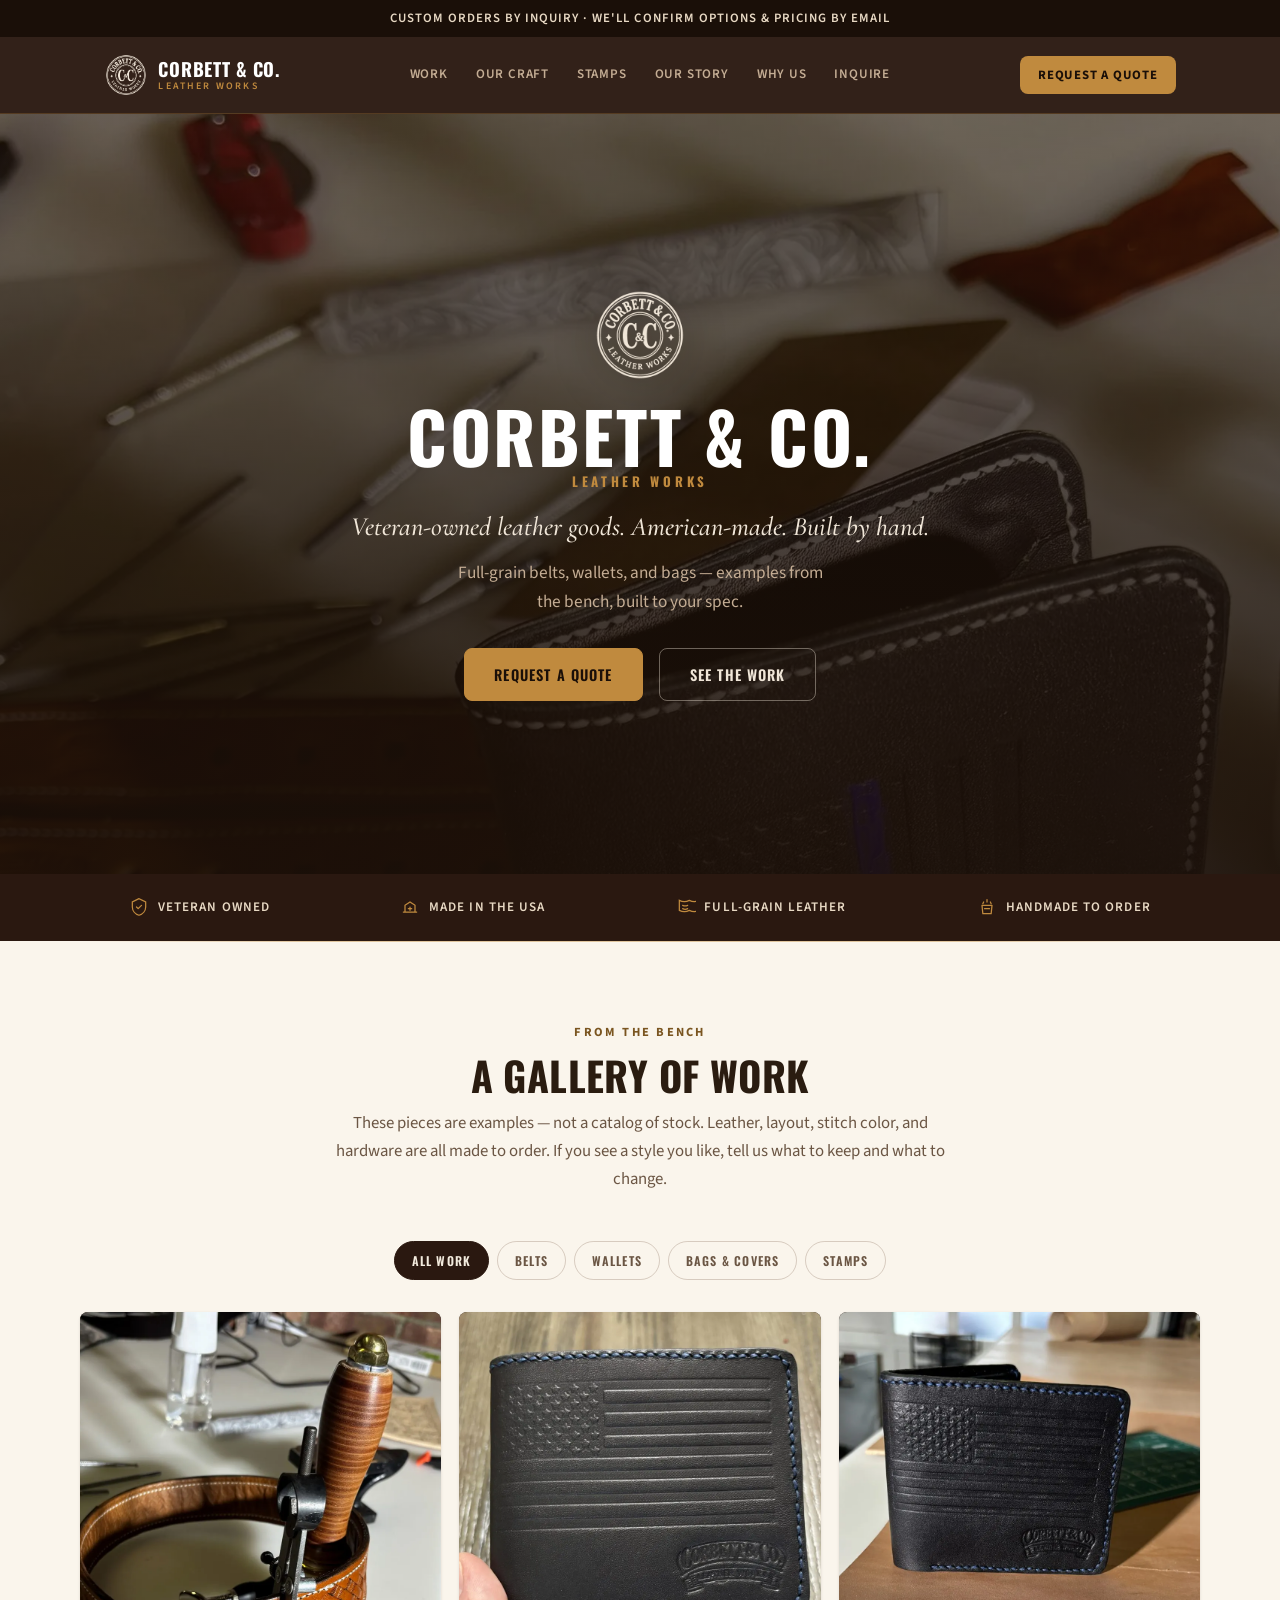
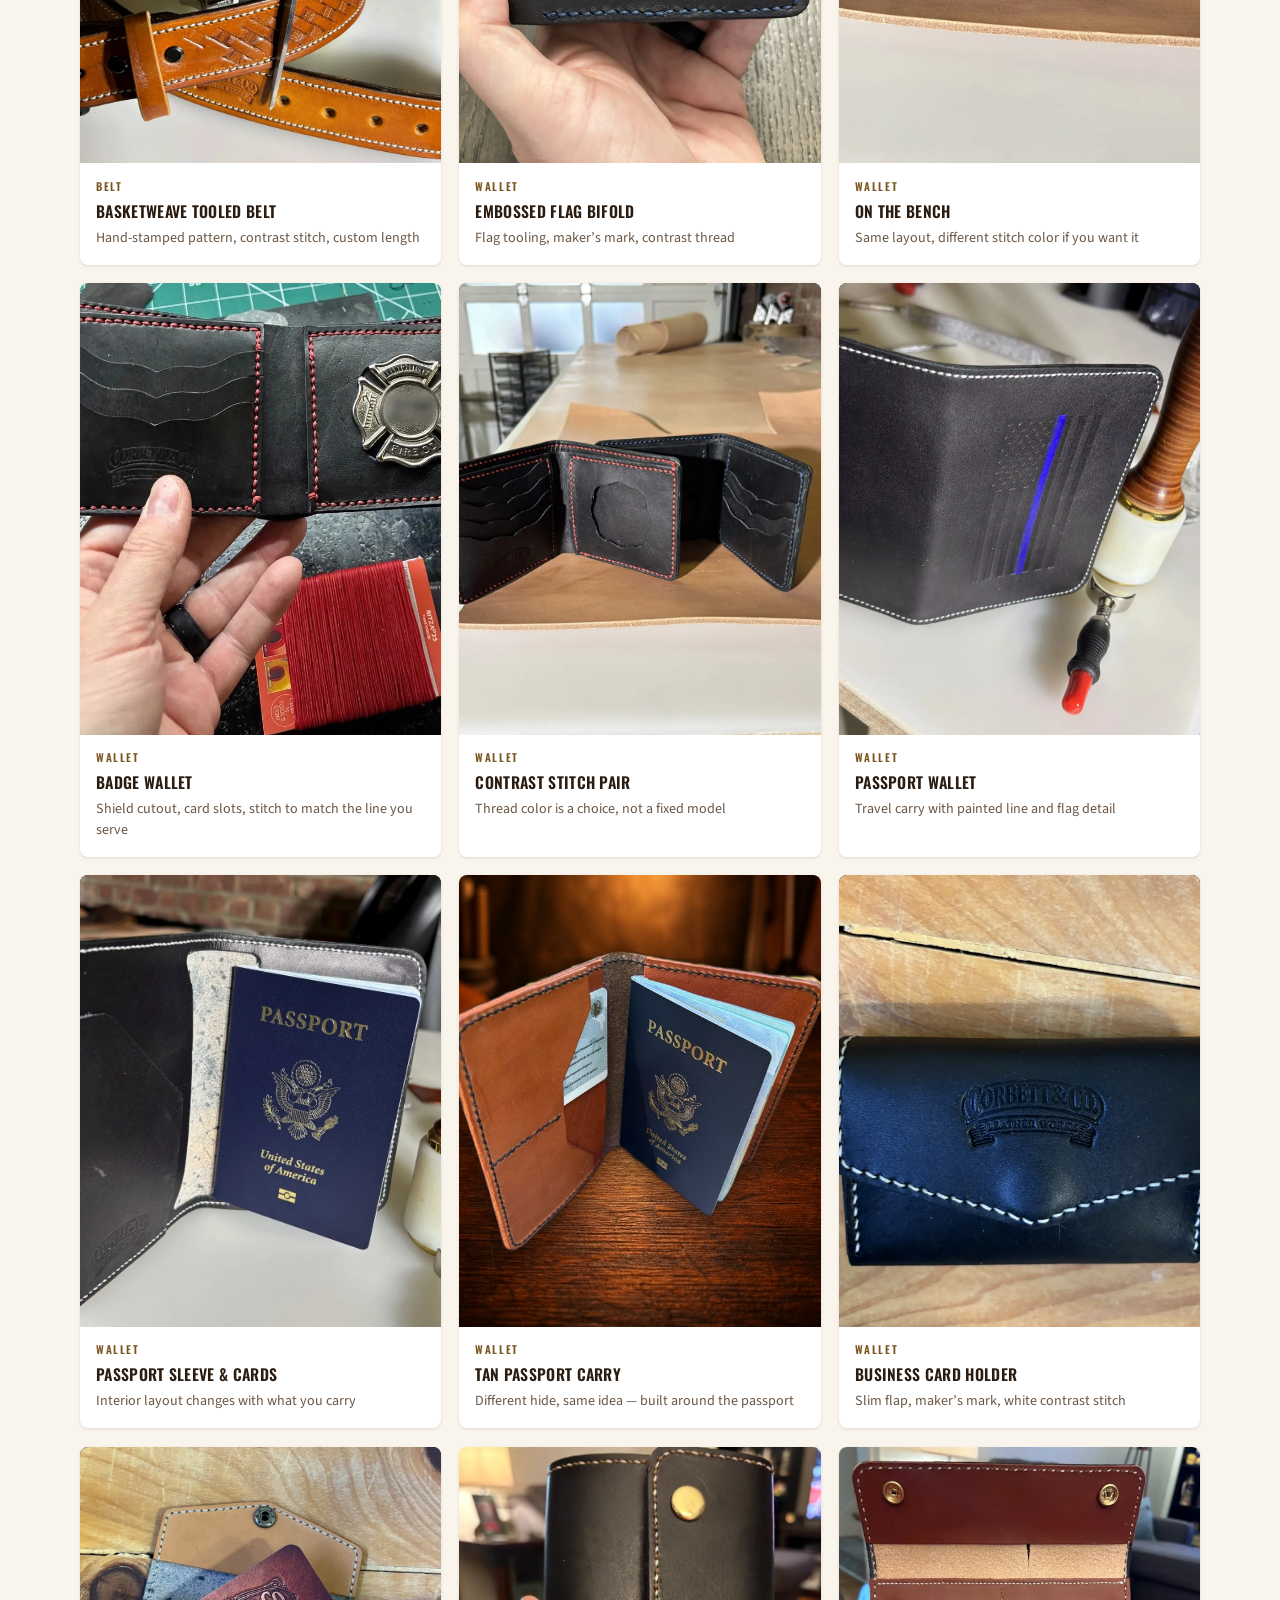
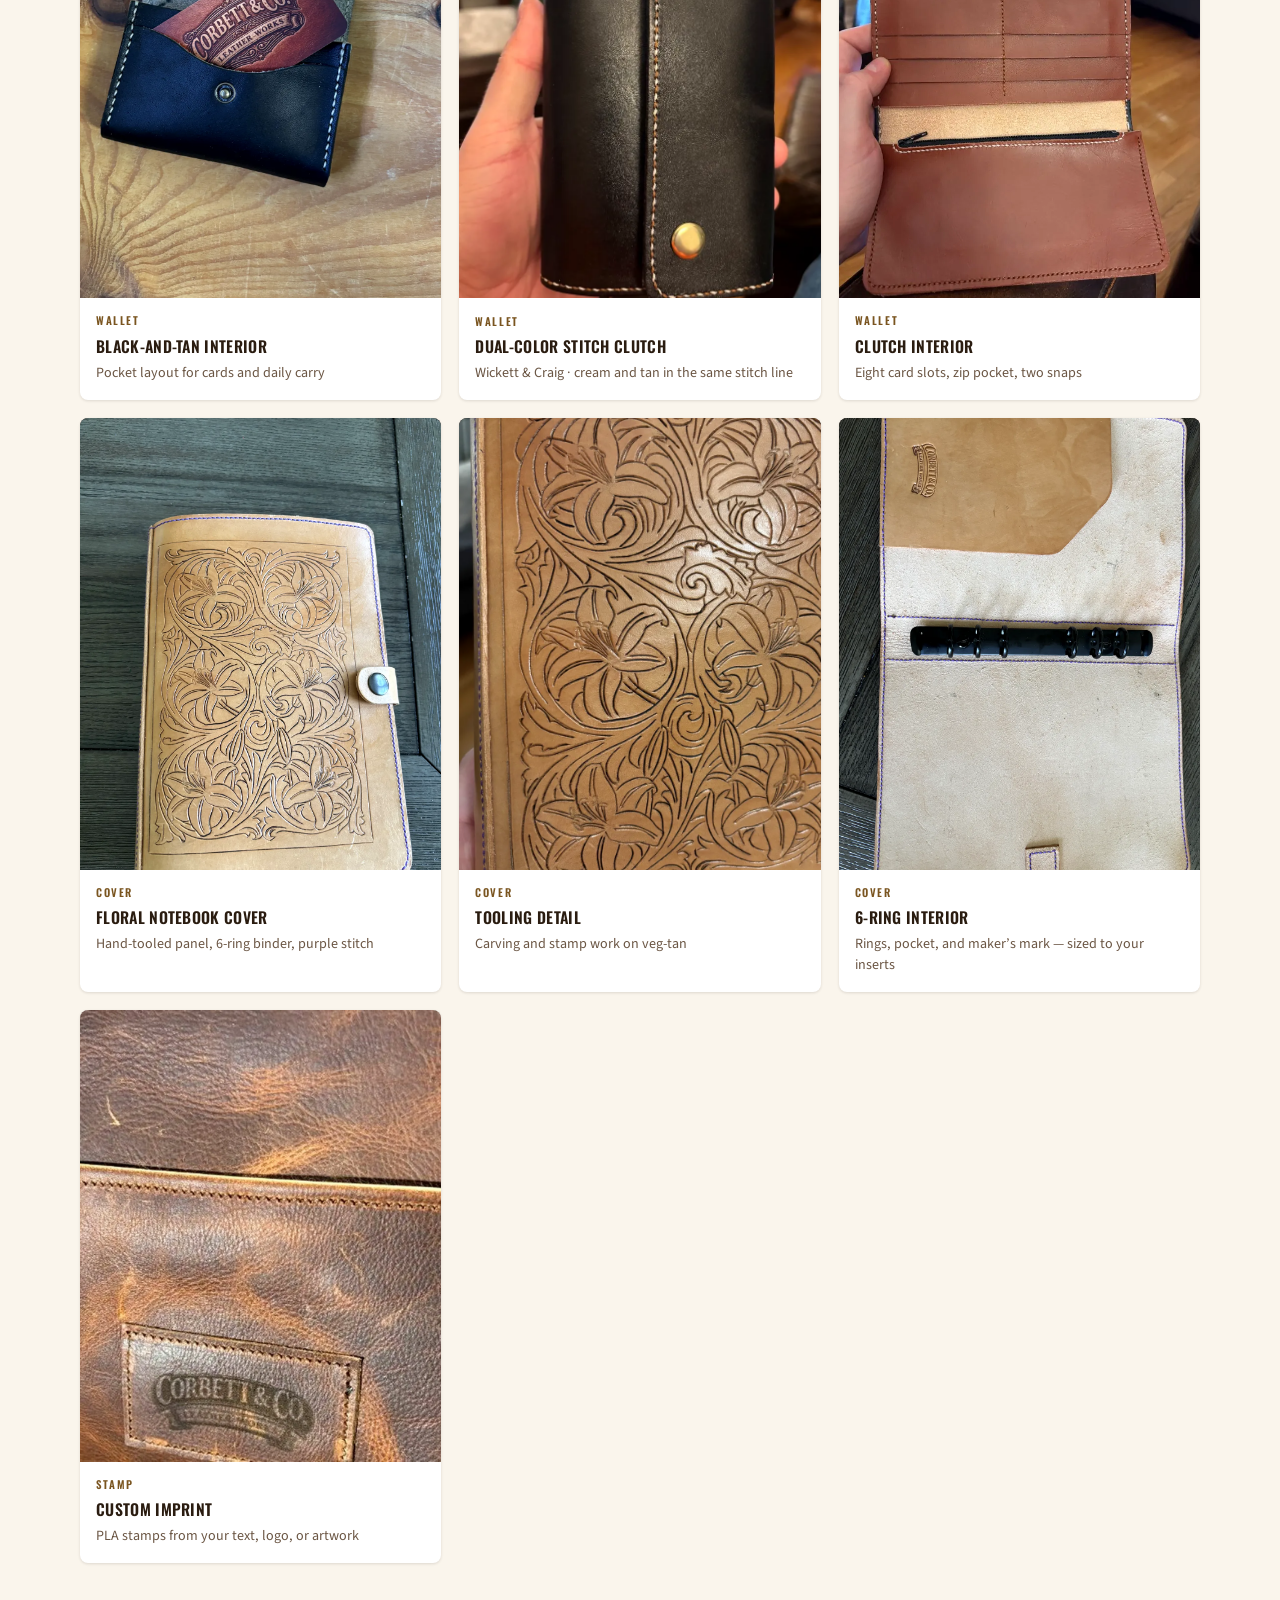
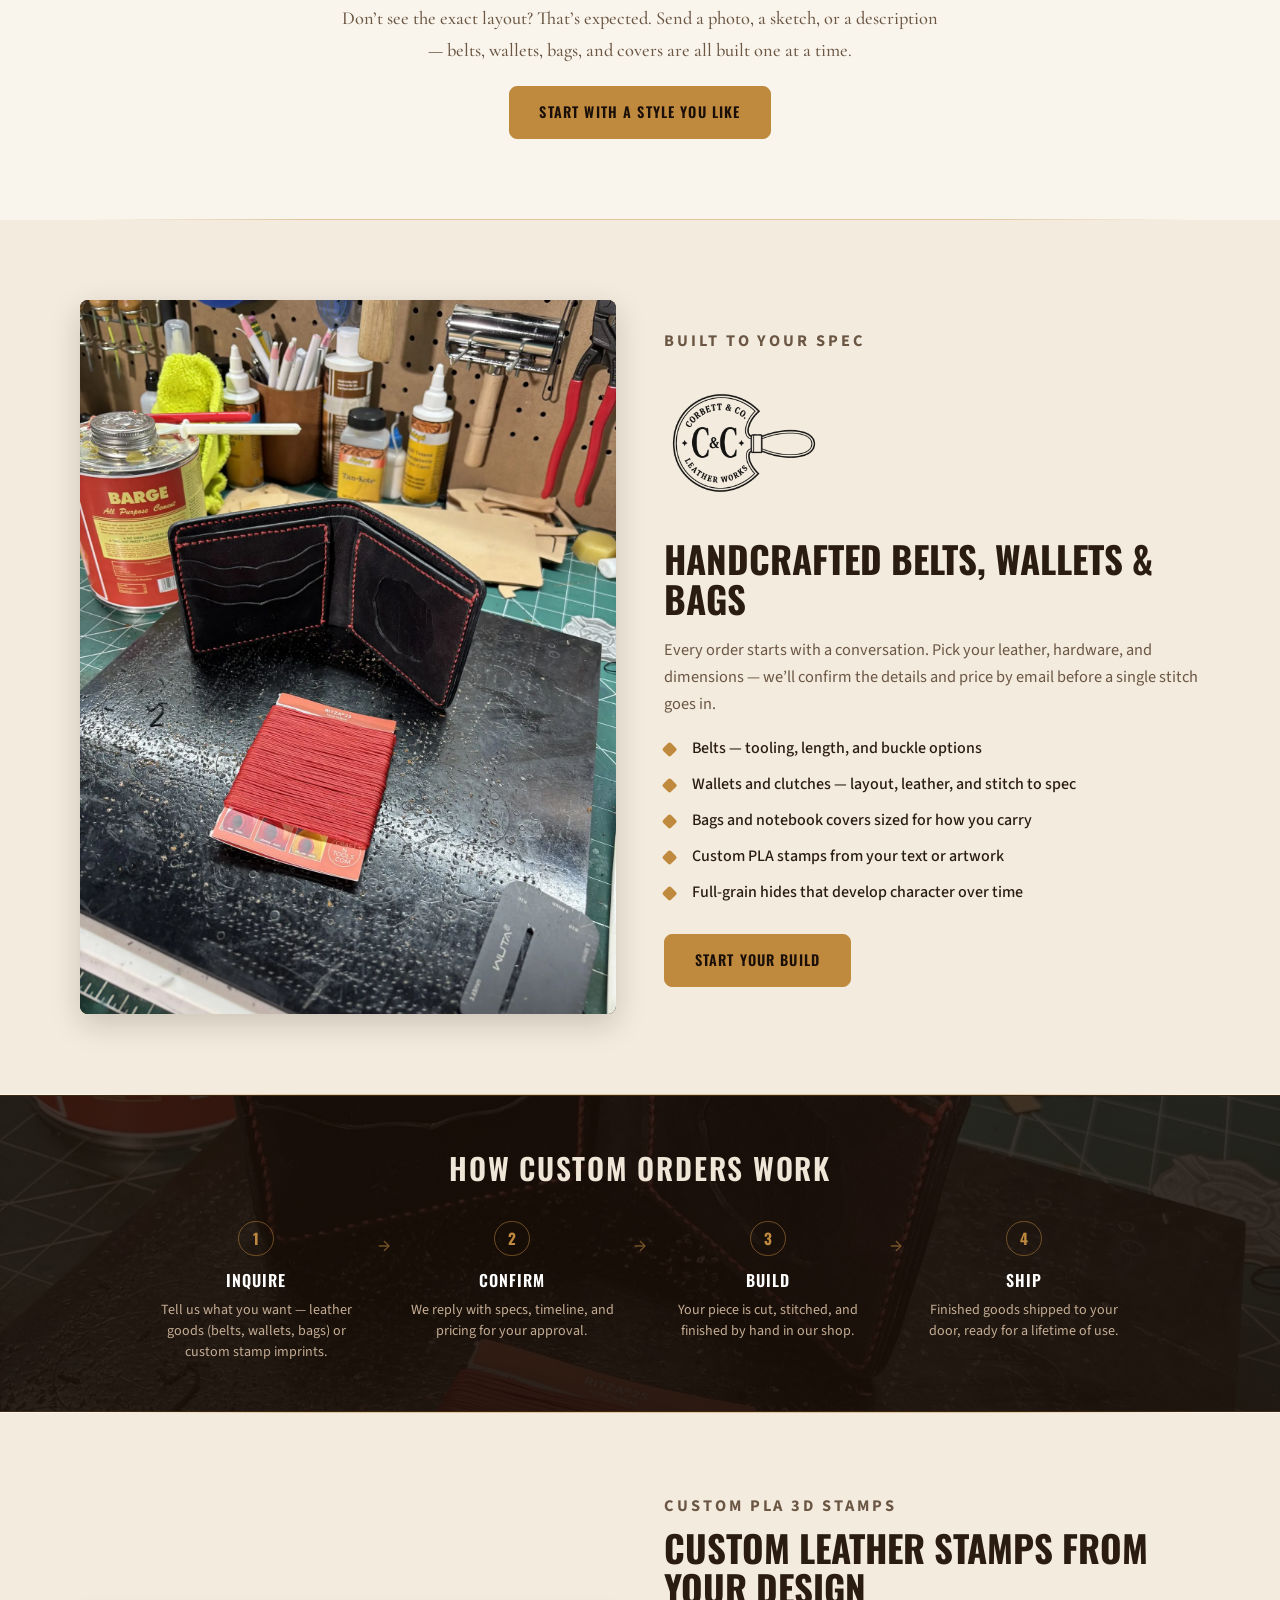
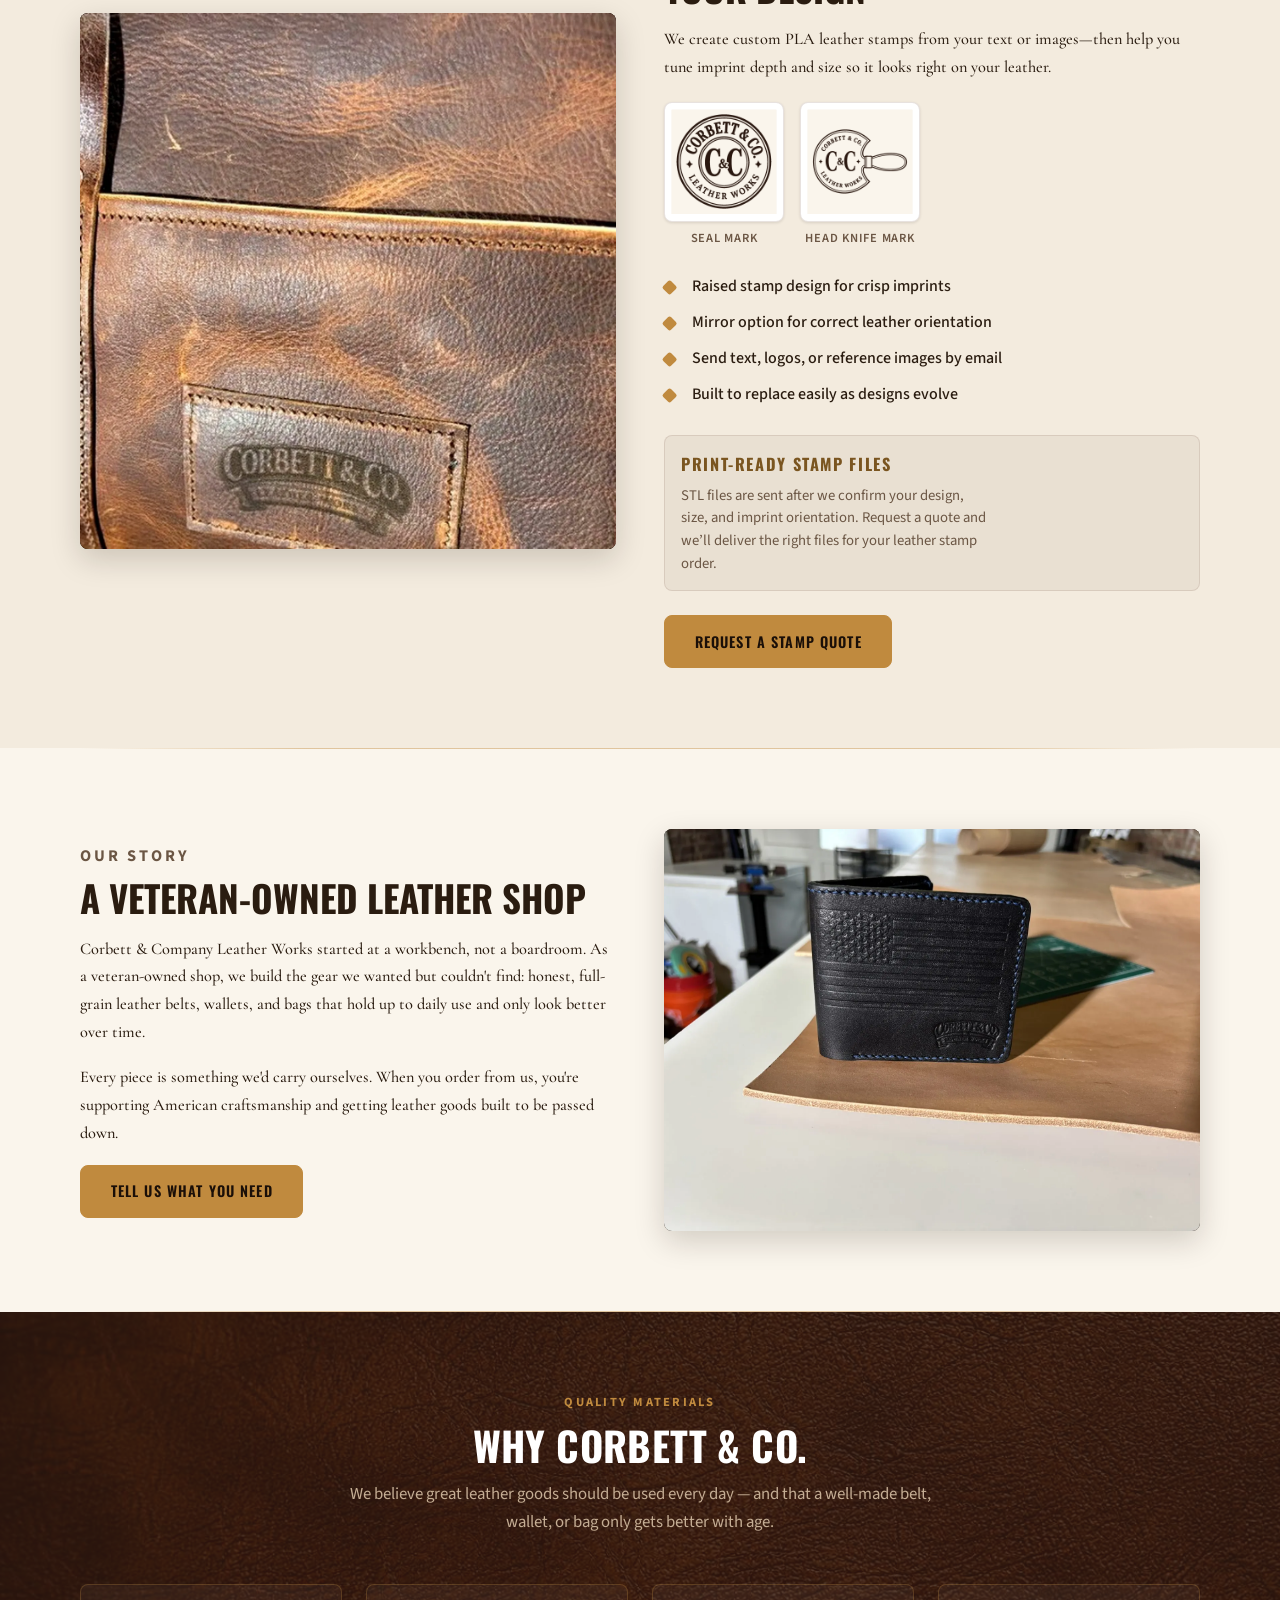
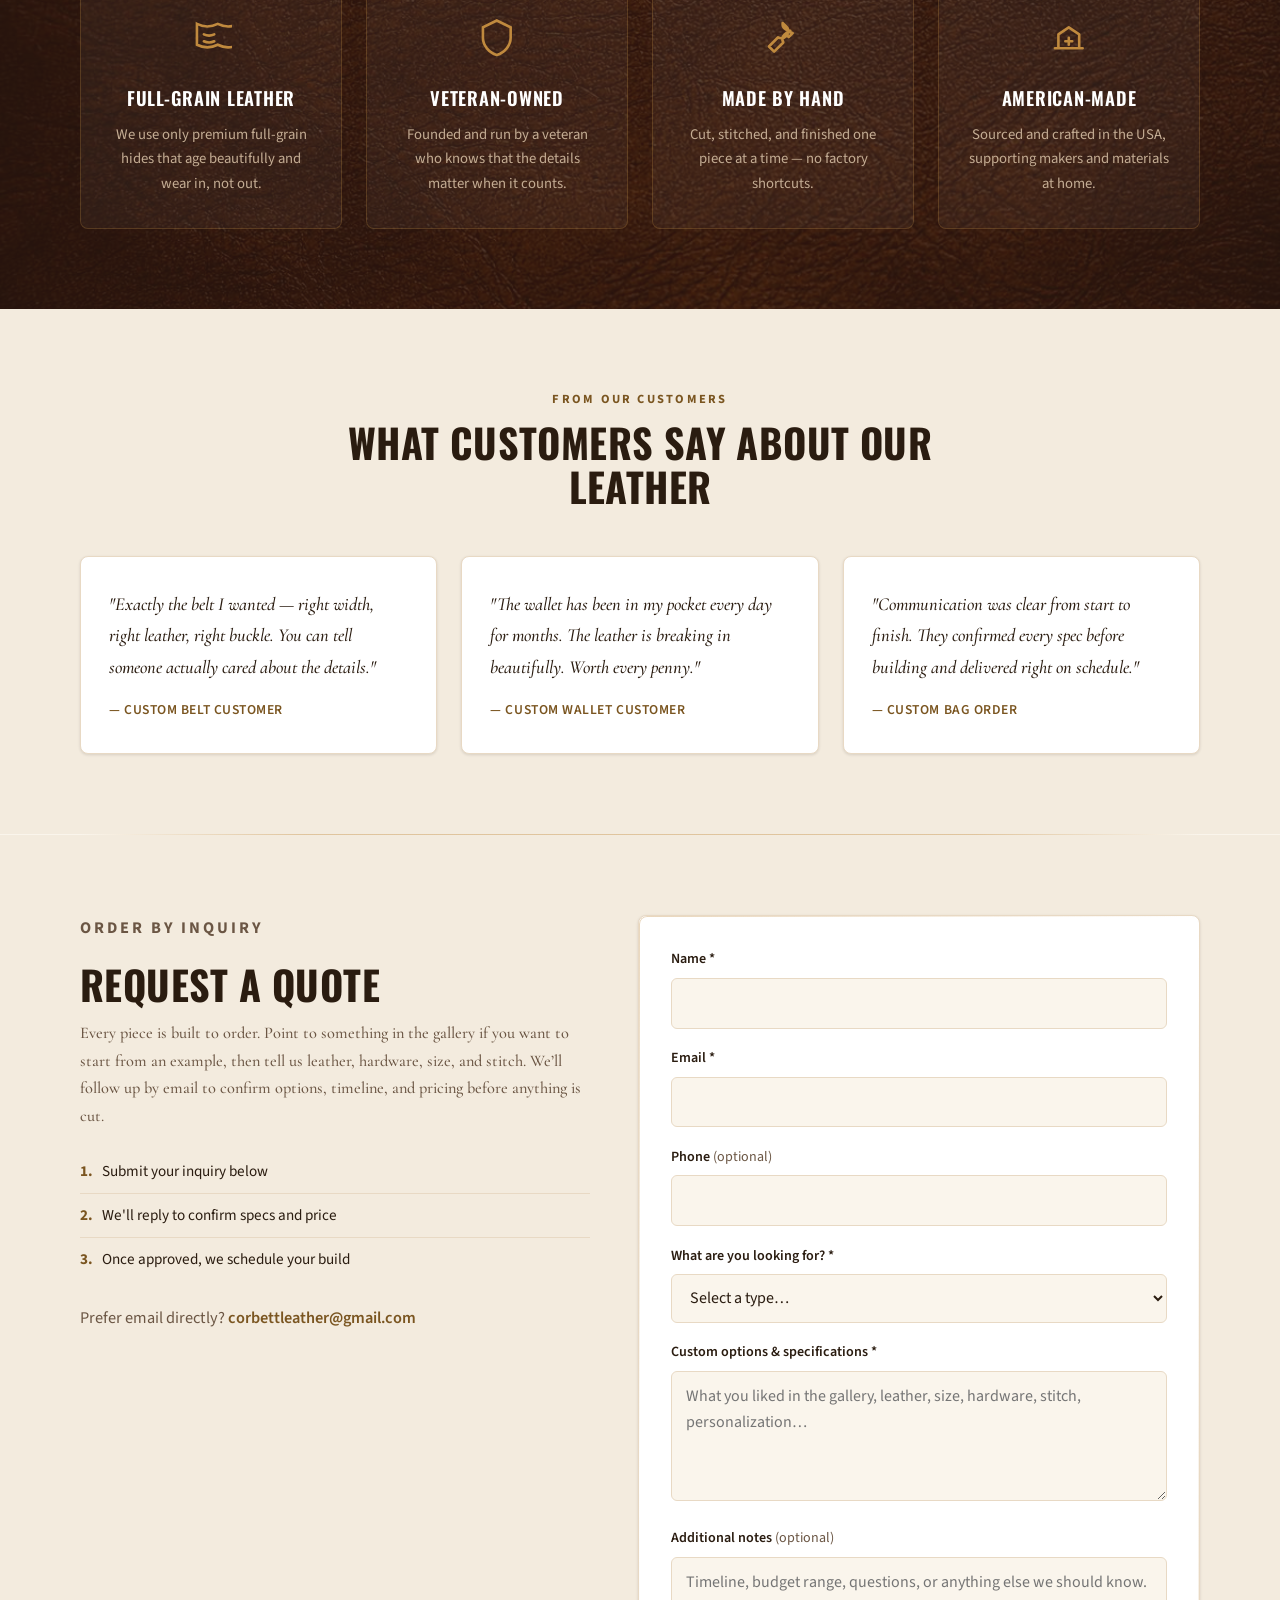
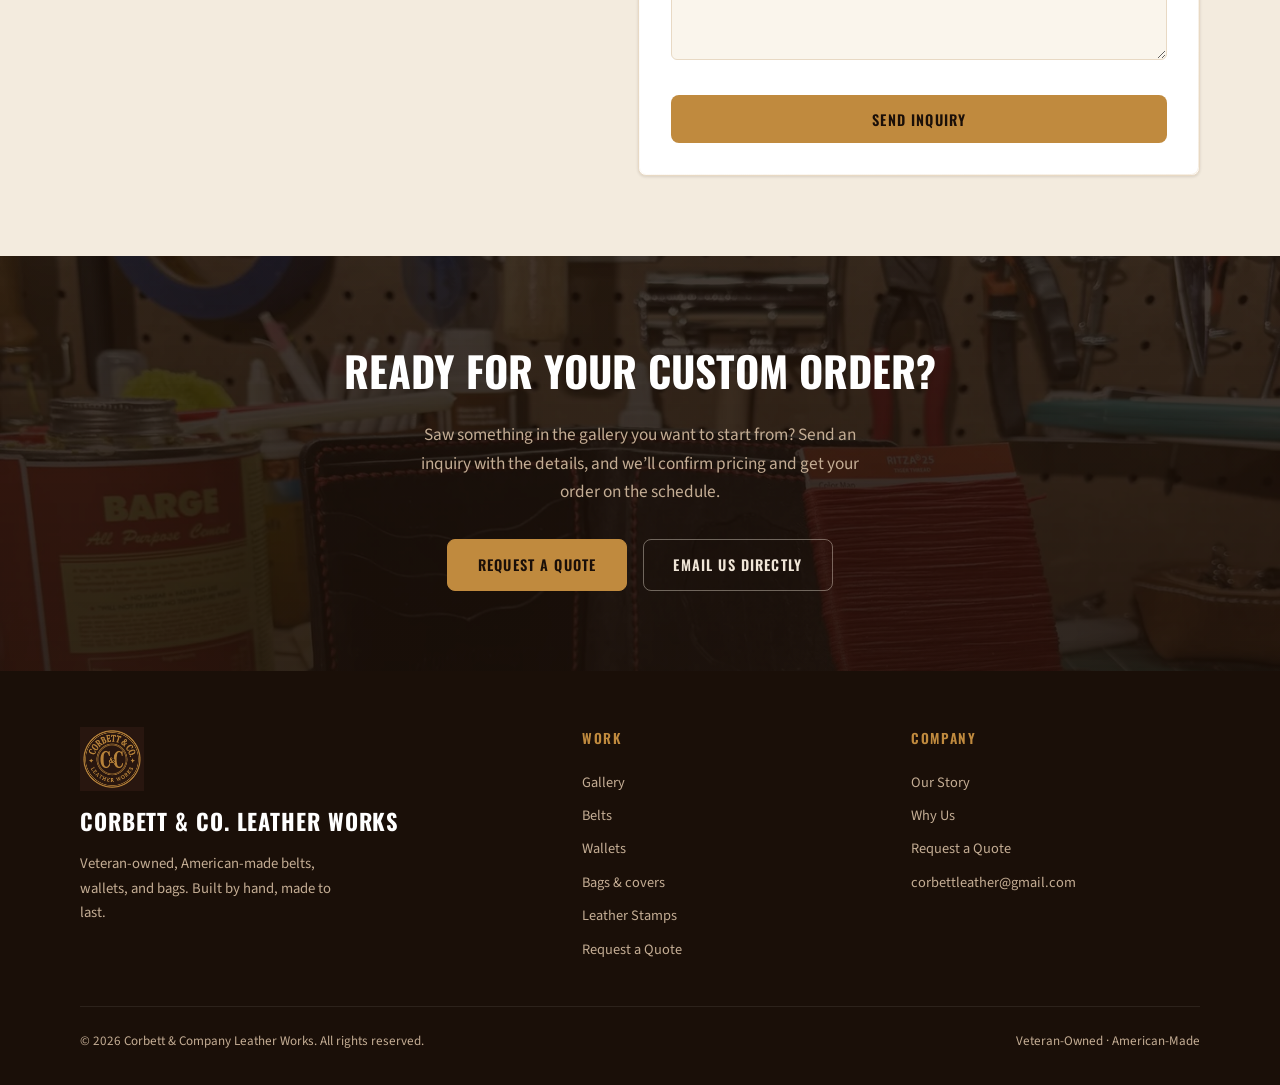
==== index.html @ 37180a96 "Trim gallery captions for clearer piece names. Drop the belt buckle detail tile and rename the snap " ====
<!doctype html>
<html lang="en">
  <head>
    <meta charset="UTF-8" />
    <meta name="viewport" content="width=device-width,initial-scale=1" />
    <link rel="preconnect" href="https://fonts.googleapis.com" />
    <link rel="preconnect" href="https://fonts.gstatic.com" crossorigin />
    <link
      rel="stylesheet"
      href="https://fonts.googleapis.com/css2?family=Cormorant+Garamond:ital,wght@0,500;0,600;1,500&family=Oswald:wght@500;600;700&family=Source+Sans+3:ital,wght@0,400;0,500;0,600;1,400&display=swap"
    />
    <link rel="canonical" href="https://corbettleather.com/" />
    <link rel="icon" href="https://corbettleather.com/favicon.svg?v=2" type="image/svg+xml" />
    <link rel="icon" href="https://corbettleather.com/favicon.ico?v=2" sizes="any" />
    <link rel="icon" type="image/png" sizes="32x32" href="https://corbettleather.com/favicon-32x32.png?v=2" />
    <link rel="icon" type="image/png" sizes="16x16" href="https://corbettleather.com/favicon-16x16.png?v=2" />
    <link rel="apple-touch-icon" sizes="180x180" href="https://corbettleather.com/apple-touch-icon.png?v=2" />
    <link rel="shortcut icon" href="https://corbettleather.com/favicon.ico?v=2" />
    <link rel="stylesheet" href="assets/corbett-leather.css?v=23" />
    <title>Corbett &amp; Co. Leather Works — Veteran-Owned Leather Goods</title>
    <meta
      name="description"
      content="Veteran-owned, American-made leather goods. A gallery of handmade belts, wallets, and bags — examples of custom work from the bench."
    />
    <meta name="robots" content="index, follow" />
    <meta property="og:title" content="Corbett &amp; Co. Leather Works — Veteran-Owned Leather Goods" />
    <meta property="og:type" content="website" />
    <meta property="og:url" content="https://corbettleather.com/" />
    <meta property="og:site_name" content="Corbett &amp; Co. Leather Works" />
    <meta property="og:locale" content="en_US" />
    <meta
      property="og:description"
      content="Veteran-owned custom leather work. Browse examples from the bench, then inquire to build yours."
    />
    <meta
      property="og:image"
      content="https://corbettleather.com/assets/corbett-leather-hero-blueline.jpg"
    />
    <meta property="og:image:width" content="1920" />
    <meta property="og:image:height" content="1080" />
    <meta
      property="og:image:alt"
      content="Handmade Corbett &amp; Co. leather goods from the workbench"
    />
    <meta name="twitter:card" content="summary_large_image" />
    <meta name="twitter:title" content="Corbett &amp; Co. Leather Works — Veteran-Owned Leather Goods" />
    <meta
      name="twitter:description"
      content="Veteran-owned custom leather work. Browse examples from the bench, then inquire to build yours."
    />
    <meta
      name="twitter:image"
      content="https://corbettleather.com/assets/corbett-leather-hero-blueline.jpg"
    />
    <meta
      name="twitter:image:alt"
      content="Handmade Corbett &amp; Co. leather goods from the workbench"
    />
    <script type="application/ld+json">
      {
        "@context": "https://schema.org",
        "@graph": [
          {
            "@type": "Organization",
            "@id": "https://corbettleather.com/#organization",
            "name": "Corbett & Co. Leather Works",
            "alternateName": "Corbett & Company Leather Works",
            "url": "https://corbettleather.com/",
            "logo": "https://corbettleather.com/assets/logos/corbett-mark-seal-on-dark.png",
            "email": "corbettleather@gmail.com",
            "description": "Veteran-owned, American-made leather goods. Custom belts, wallets, bags, and PLA leather stamps made to order."
          },
          {
            "@type": "WebSite",
            "@id": "https://corbettleather.com/#website",
            "url": "https://corbettleather.com/",
            "name": "Corbett & Co. Leather Works",
            "publisher": { "@id": "https://corbettleather.com/#organization" }
          },
          {
            "@type": "Service",
            "@id": "https://corbettleather.com/#custom-work",
            "name": "Custom leather goods",
            "serviceType": "Handmade belts, wallets, bags, notebook covers, and leather stamps",
            "provider": { "@id": "https://corbettleather.com/#organization" },
            "areaServed": "US",
            "description": "Made-to-order leather work. The pieces on this site are examples of what we can build — leather, layout, stitch, and hardware to your spec."
          }
        ]
      }
    </script>
  </head>
  <body>
    <a class="skip-link" href="#main-content">Skip to content</a>
    <div class="announce-bar">Custom orders by inquiry · We'll confirm options &amp; pricing by email</div>

    <header class="cl-header" id="siteHeader">
      <nav class="cl-nav" aria-label="Main navigation">
        <a href="#top" class="cl-brand" aria-label="Corbett & Company Leather Works — home">
          <img
            class="cl-brand-emblem"
            src="assets/logos/corbett-mark-seal-on-dark.png"
            alt=""
            width="44"
            height="44"
            aria-hidden="true"
          />
          <span class="cl-brand-text">
            <span class="cl-brand-name">Corbett &amp; Co.</span>
            <span class="cl-brand-sub">Leather Works</span>
          </span>
        </a>
        <div class="cl-nav-links">
          <a href="#work">Work</a>
          <a href="#craft">Our Craft</a>
          <a href="#stamps">Stamps</a>
          <a href="#story">Our Story</a>
          <a href="#values">Why Us</a>
          <a href="#inquire">Inquire</a>
        </div>
        <a href="#inquire" class="cl-nav-cta">Request a Quote</a>
        <button class="cl-menu-btn" aria-label="Open menu" aria-expanded="false" type="button">☰</button>
      </nav>
      <div class="cl-mobile-menu" id="mobileMenu">
        <a href="#work">Work</a>
        <a href="#craft">Our Craft</a>
        <a href="#stamps">Stamps</a>
        <a href="#story">Our Story</a>
        <a href="#values">Why Us</a>
        <a href="#inquire">Inquire</a>
      </div>
    </header>

    <main id="top">
      <section class="cl-hero" id="main-content">
        <img
          class="cl-hero-bg"
          src="assets/corbett-leather-hero-blueline.webp"
          alt=""
          width="1920"
          height="1080"
          fetchpriority="high"
          decoding="async"
          aria-hidden="true"
          onerror="this.onerror=null;this.src='assets/corbett-leather-hero-blueline.jpg';"
        />
        <div class="cl-hero-overlay" aria-hidden="true"></div>
        <div class="cl-hero-inner">
          <img
            class="cl-hero-seal"
            src="assets/logos/corbett-mark-seal-on-dark.png"
            alt=""
            width="96"
            height="96"
            aria-hidden="true"
          />
          <h1 class="cl-hero-brand">
            Corbett &amp; Co.
            <span class="cl-hero-brand-sub">Leather Works</span>
          </h1>
          <p class="cl-hero-tagline">Veteran-owned leather goods. American-made. Built by hand.</p>
          <p>
            Full-grain belts, wallets, and bags — examples from the bench, built to your spec.
          </p>
          <div class="cl-hero-actions">
            <a href="#inquire" class="btn btn-primary">Request a Quote</a>
            <a href="#work" class="btn btn-ghost">See the Work</a>
          </div>
        </div>
      </section>

      <section class="cl-trust">
        <div class="cl-trust-inner">
          <span class="cl-trust-item">
            <svg viewBox="0 0 24 24" fill="none" stroke="currentColor" stroke-width="1.5" aria-hidden="true">
              <path d="M12 2 4 6v6c0 4.4 3.4 8.5 8 9.9 4.6-1.4 8-5.5 8-9.9V6l-8-4z" />
              <path d="m9 12 2 2 4-4" stroke-linecap="round" stroke-linejoin="round" />
            </svg>
            Veteran Owned
          </span>
          <span class="cl-trust-item">
            <svg viewBox="0 0 24 24" fill="none" stroke="currentColor" stroke-width="1.5" aria-hidden="true">
              <path d="M4 18h16M6 18V10l6-4 6 4v8" stroke-linecap="round" stroke-linejoin="round" />
              <path d="M10 14h4M12 12v4" stroke-linecap="round" />
            </svg>
            Made in the USA
          </span>
          <span class="cl-trust-item">
            <svg viewBox="0 0 24 24" fill="none" stroke="currentColor" stroke-width="1.5" aria-hidden="true">
              <path d="M4 4c4 2 8 2 12 0 4 2 8 2 12 0v12c-4 2-8 2-12 0-4 2-8 2-12 0V4z" />
              <path d="M8 10c2 1 4 1 6 0M8 14c2 1 4 1 6 0" stroke-linecap="round" />
            </svg>
            Full-Grain Leather
          </span>
          <span class="cl-trust-item">
            <svg viewBox="0 0 24 24" fill="none" stroke="currentColor" stroke-width="1.5" aria-hidden="true">
              <path d="M12 3v3M8 6l-1 2M16 6l1 2M6 10h12l-1 10H7L6 10z" stroke-linecap="round" stroke-linejoin="round" />
              <path d="M9 14h6" stroke-linecap="round" />
            </svg>
            Handmade to Order
          </span>
        </div>
      </section>

      <div class="section-divider" aria-hidden="true"></div>

      <section class="section" id="work">
        <span id="collections"></span>
        <div class="container">
          <div class="section-head">
            <p class="section-eyebrow">From the Bench</p>
            <h2 class="section-title">A Gallery of Work</h2>
            <p class="section-subtitle">
              These pieces are examples — not a catalog of stock. Leather, layout, stitch color,
              and hardware are all made to order. If you see a style you like, tell us what to keep
              and what to change.
            </p>
          </div>

          <div class="work-filters" role="group" aria-label="Filter work by type">
            <button type="button" class="work-filter is-active" data-work-filter="all" aria-pressed="true">All work</button>
            <button type="button" class="work-filter" id="belts" data-work-filter="belts" aria-pressed="false">Belts</button>
            <button type="button" class="work-filter" id="wallets" data-work-filter="wallets" aria-pressed="false">Wallets</button>
            <button type="button" class="work-filter" id="bags" data-work-filter="bags" aria-pressed="false">Bags &amp; covers</button>
            <button type="button" class="work-filter" data-work-filter="stamps" aria-pressed="false">Stamps</button>
          </div>

          <div class="work-gallery" id="work-grid">
            <figure class="work-item" data-category="belts">
              <button type="button" class="work-thumb" aria-label="View larger: Basketweave tooled belt">
                <img
                  src="assets/corbett-leather-heritage-belt.webp"
                  alt="Basketweave tooled leather belt coiled on the workbench"
                  width="900"
                  height="1200"
                  loading="lazy"
                  decoding="async"
                  onerror="this.onerror=null;this.src='assets/corbett-leather-heritage-belt.jpg';"
                />
              </button>
              <figcaption>
                <span class="work-tag">Belt</span>
                <strong>Basketweave tooled belt</strong>
                <span class="work-meta">Hand-stamped pattern, contrast stitch, custom length</span>
              </figcaption>
            </figure>

            <figure class="work-item" data-category="wallets">
              <button type="button" class="work-thumb" aria-label="View larger: Embossed flag bifold">
                <img
                  src="assets/corbett-leather-wallet-flag-held.webp"
                  alt="Black leather bifold with embossed American flag and contrast stitching"
                  width="900"
                  height="1200"
                  loading="lazy"
                  decoding="async"
                  onerror="this.onerror=null;this.src='assets/corbett-leather-wallet-flag-held.jpg';"
                />
              </button>
              <figcaption>
                <span class="work-tag">Wallet</span>
                <strong>Embossed flag bifold</strong>
                <span class="work-meta">Flag tooling, maker&rsquo;s mark, contrast thread</span>
              </figcaption>
            </figure>

            <figure class="work-item" data-category="wallets">
              <button type="button" class="work-thumb" aria-label="View larger: Flag bifold on the bench">
                <img
                  src="assets/corbett-leather-wallet-flag-bench.webp"
                  alt="Embossed flag bifold on the workbench with Corbett &amp; Co. maker's mark"
                  width="1600"
                  height="1200"
                  loading="lazy"
                  decoding="async"
                  onerror="this.onerror=null;this.src='assets/corbett-leather-wallet-flag-bench.jpg';"
                />
              </button>
              <figcaption>
                <span class="work-tag">Wallet</span>
                <strong>On the bench</strong>
                <span class="work-meta">Same layout, different stitch color if you want it</span>
              </figcaption>
            </figure>

            <figure class="work-item" data-category="wallets">
              <button type="button" class="work-thumb work-thumb--center" aria-label="View larger: Badge wallet">
                <img
                  src="assets/corbett-leather-wallet-sentinel-badge.webp"
                  alt="Leather badge wallet with a shield cutout and badge seated in place"
                  width="900"
                  height="1200"
                  loading="lazy"
                  decoding="async"
                  onerror="this.onerror=null;this.src='assets/corbett-leather-wallet-sentinel-badge.jpg';"
                />
              </button>
              <figcaption>
                <span class="work-tag">Wallet</span>
                <strong>Badge wallet</strong>
                <span class="work-meta">Shield cutout, card slots, stitch to match the line you serve</span>
              </figcaption>
            </figure>

            <figure class="work-item" data-category="wallets">
              <button type="button" class="work-thumb" aria-label="View larger: Pair of contrast-stitch bifolds">
                <img
                  src="assets/corbett-leather-wallet-pair.webp"
                  alt="Two leather bifolds side by side with red and blue contrast stitching"
                  width="900"
                  height="1200"
                  loading="lazy"
                  decoding="async"
                  onerror="this.onerror=null;this.src='assets/corbett-leather-wallet-pair.jpg';"
                />
              </button>
              <figcaption>
                <span class="work-tag">Wallet</span>
                <strong>Contrast stitch pair</strong>
                <span class="work-meta">Thread color is a choice, not a fixed model</span>
              </figcaption>
            </figure>

            <figure class="work-item" data-category="wallets">
              <button type="button" class="work-thumb" aria-label="View larger: Passport wallet with blue line">
                <img
                  src="assets/corbett-leather-blueline-passport-hero.webp"
                  alt="Black leather passport wallet with embossed flag and thin blue line"
                  width="900"
                  height="1200"
                  loading="lazy"
                  decoding="async"
                  onerror="this.onerror=null;this.src='assets/corbett-leather-blueline-passport-hero.jpg';"
                />
              </button>
              <figcaption>
                <span class="work-tag">Wallet</span>
                <strong>Passport wallet</strong>
                <span class="work-meta">Travel carry with painted line and flag detail</span>
              </figcaption>
            </figure>

            <figure class="work-item" data-category="wallets">
              <button type="button" class="work-thumb" aria-label="View larger: Open passport wallet">
                <img
                  src="assets/corbett-leather-blueline-passport-open.webp"
                  alt="Open passport wallet with U.S. passport, card slots, and maker's mark"
                  width="900"
                  height="1200"
                  loading="lazy"
                  decoding="async"
                  onerror="this.onerror=null;this.src='assets/corbett-leather-blueline-passport-open.jpg';"
                />
              </button>
              <figcaption>
                <span class="work-tag">Wallet</span>
                <strong>Passport sleeve &amp; cards</strong>
                <span class="work-meta">Interior layout changes with what you carry</span>
              </figcaption>
            </figure>

            <figure class="work-item" data-category="wallets">
              <button type="button" class="work-thumb work-thumb--center" aria-label="View larger: Open passport wallet on the bench">
                <img
                  src="assets/corbett-leather-wallet-card-styled.jpg"
                  alt="Open tan leather passport wallet with ID card and U.S. passport on the workbench"
                  width="1200"
                  height="1600"
                  loading="lazy"
                  decoding="async"
                />
              </button>
              <figcaption>
                <span class="work-tag">Wallet</span>
                <strong>Tan passport carry</strong>
                <span class="work-meta">Different hide, same idea — built around the passport</span>
              </figcaption>
            </figure>

            <figure class="work-item" data-category="wallets">
              <button type="button" class="work-thumb" aria-label="View larger: Business Card Holder">
                <img
                  src="assets/corbett-leather-envelope-wallet-closed.webp"
                  alt="Black leather business card holder with embossed maker's mark and white stitching"
                  width="1246"
                  height="1400"
                  loading="lazy"
                  decoding="async"
                  onerror="this.onerror=null;this.src='assets/corbett-leather-envelope-wallet-closed.jpg';"
                />
              </button>
              <figcaption>
                <span class="work-tag">Wallet</span>
                <strong>Business Card Holder</strong>
                <span class="work-meta">Slim flap, maker&rsquo;s mark, white contrast stitch</span>
              </figcaption>
            </figure>

            <figure class="work-item" data-category="wallets">
              <button type="button" class="work-thumb" aria-label="View larger: Business Card Holder interior">
                <img
                  src="assets/corbett-leather-envelope-wallet-open-card.webp"
                  alt="Open business card holder with brand card in the pocket and tan interior"
                  width="1049"
                  height="1400"
                  loading="lazy"
                  decoding="async"
                  onerror="this.onerror=null;this.src='assets/corbett-leather-envelope-wallet-open-card.jpg';"
                />
              </button>
              <figcaption>
                <span class="work-tag">Wallet</span>
                <strong>Black-and-tan interior</strong>
                <span class="work-meta">Pocket layout for cards and daily carry</span>
              </figcaption>
            </figure>

            <figure class="work-item" data-category="wallets">
              <button type="button" class="work-thumb work-thumb--center" aria-label="View larger: Dual-color saddle stitch clutch">
                <img
                  src="assets/corbett-leather-clutch-wallet-closed.webp"
                  alt="Black leather clutch wallet with dual-color saddle stitch and two brass snaps"
                  width="737"
                  height="983"
                  loading="lazy"
                  decoding="async"
                  onerror="this.onerror=null;this.src='assets/corbett-leather-clutch-wallet-closed.jpg';"
                />
              </button>
              <figcaption>
                <span class="work-tag">Wallet</span>
                <strong>Dual-color stitch clutch</strong>
                <span class="work-meta">Wickett &amp; Craig · cream and tan in the same stitch line</span>
              </figcaption>
            </figure>

            <figure class="work-item" data-category="wallets">
              <button type="button" class="work-thumb work-thumb--center" aria-label="View larger: Clutch wallet interior">
                <img
                  src="assets/corbett-leather-clutch-wallet-open.webp"
                  alt="Open leather clutch with eight card slots, zip pocket, and two snap fasteners"
                  width="721"
                  height="962"
                  loading="lazy"
                  decoding="async"
                  onerror="this.onerror=null;this.src='assets/corbett-leather-clutch-wallet-open.jpg';"
                />
              </button>
              <figcaption>
                <span class="work-tag">Wallet</span>
                <strong>Clutch interior</strong>
                <span class="work-meta">Eight card slots, zip pocket, two snaps</span>
              </figcaption>
            </figure>

            <figure class="work-item" data-category="bags">
              <button type="button" class="work-thumb" aria-label="View larger: Hand-tooled floral notebook cover">
                <img
                  src="assets/corbett-leather-lily-binder-flat.webp"
                  alt="Hand-tooled floral leather notebook cover with purple contrast stitching"
                  width="1200"
                  height="1600"
                  loading="lazy"
                  decoding="async"
                  onerror="this.onerror=null;this.src='assets/corbett-leather-lily-binder-flat.jpg';"
                />
              </button>
              <figcaption>
                <span class="work-tag">Cover</span>
                <strong>Floral notebook cover</strong>
                <span class="work-meta">Hand-tooled panel, 6-ring binder, purple stitch</span>
              </figcaption>
            </figure>

            <figure class="work-item" data-category="bags">
              <button type="button" class="work-thumb" aria-label="View larger: Floral tooling detail">
                <img
                  src="assets/corbett-leather-lily-binder-held.webp"
                  alt="Close detail of hand-tooled lily and vine carving on leather"
                  width="886"
                  height="1400"
                  loading="lazy"
                  decoding="async"
                  onerror="this.onerror=null;this.src='assets/corbett-leather-lily-binder-held.jpg';"
                />
              </button>
              <figcaption>
                <span class="work-tag">Cover</span>
                <strong>Tooling detail</strong>
                <span class="work-meta">Carving and stamp work on veg-tan</span>
              </figcaption>
            </figure>

            <figure class="work-item" data-category="bags">
              <button type="button" class="work-thumb" aria-label="View larger: 6-ring notebook cover interior">
                <img
                  src="assets/corbett-leather-binder-open.webp"
                  alt="Open 6-ring leather notebook cover with purple stitching and embossed logo"
                  width="1173"
                  height="1600"
                  loading="lazy"
                  decoding="async"
                  onerror="this.onerror=null;this.src='assets/corbett-leather-binder-open.jpg';"
                />
              </button>
              <figcaption>
                <span class="work-tag">Cover</span>
                <strong>6-ring interior</strong>
                <span class="work-meta">Rings, pocket, and maker&rsquo;s mark — sized to your inserts</span>
              </figcaption>
            </figure>

            <figure class="work-item" data-category="stamps">
              <button type="button" class="work-thumb work-thumb--center" aria-label="View larger: Leather stamp imprint">
                <img
                  src="assets/corbett-leather-stamp-imprint.webp"
                  alt="Embossed Corbett &amp; Co. maker's mark stamped into full-grain leather"
                  width="1100"
                  height="620"
                  loading="lazy"
                  decoding="async"
                  onerror="this.onerror=null;this.src='assets/corbett-leather-stamp-imprint.jpg';"
                />
              </button>
              <figcaption>
                <span class="work-tag">Stamp</span>
                <strong>Custom imprint</strong>
                <span class="work-meta">PLA stamps from your text, logo, or artwork</span>
              </figcaption>
            </figure>
          </div>

          <div class="work-gallery-foot">
            <p class="prose-serif">
              Don&rsquo;t see the exact layout? That&rsquo;s expected. Send a photo, a sketch, or a
              description — belts, wallets, bags, and covers are all built one at a time.
            </p>
            <a href="#inquire" class="btn btn-primary">Start with a style you like</a>
          </div>
        </div>
      </section>

      <div class="section-divider" aria-hidden="true"></div>

      <section class="section section-alt" id="craft">
        <div class="container">
          <div class="feature">
            <div class="feature-art feature-art--product">
              <img
                src="assets/corbett-leather-wallet-workshop.webp"
                alt="Handmade Corbett &amp; Co. leather wallet on the workbench with tools and thread"
                width="1600"
                height="2133"
                loading="lazy"
                decoding="async"
              />
            </div>
            <div class="feature-text">
              <p class="section-eyebrow">Built to Your Spec</p>
              <img
                class="craft-tool-mark"
                src="assets/logos/corbett-mark-headknife-transparent.png"
                alt=""
                width="160"
                height="110"
                loading="lazy"
                decoding="async"
                aria-hidden="true"
              />
              <h2>Handcrafted Belts, Wallets &amp; Bags</h2>
              <p>
                Every order starts with a conversation. Pick your leather, hardware, and dimensions —
                we&rsquo;ll confirm the details and price by email before a single stitch goes in.
              </p>
              <ul class="feature-list">
                <li>Belts — tooling, length, and buckle options</li>
                <li>Wallets and clutches — layout, leather, and stitch to spec</li>
                <li>Bags and notebook covers sized for how you carry</li>
                <li>Custom PLA stamps from your text or artwork</li>
                <li>Full-grain hides that develop character over time</li>
              </ul>
              <a href="#inquire" class="btn btn-primary">Start Your Build</a>
            </div>
          </div>
        </div>
      </section>

      <div class="section-divider" aria-hidden="true"></div>

      <section class="process-strip" aria-labelledby="process-heading">
        <div class="process-strip-bg" aria-hidden="true"></div>
        <div class="process-strip-wrap">
          <h2 id="process-heading" class="process-strip-title">How Custom Orders Work</h2>
          <div class="process-strip-inner">
            <div class="process-step">
              <span class="process-num">1</span>
              <h3>Inquire</h3>
              <p>Tell us what you want — leather goods (belts, wallets, bags) or custom stamp imprints.</p>
            </div>
            <div class="process-arrow" aria-hidden="true">→</div>
            <div class="process-step">
              <span class="process-num">2</span>
              <h3>Confirm</h3>
              <p>We reply with specs, timeline, and pricing for your approval.</p>
            </div>
            <div class="process-arrow" aria-hidden="true">→</div>
            <div class="process-step">
              <span class="process-num">3</span>
              <h3>Build</h3>
              <p>Your piece is cut, stitched, and finished by hand in our shop.</p>
            </div>
            <div class="process-arrow" aria-hidden="true">→</div>
            <div class="process-step">
              <span class="process-num">4</span>
              <h3>Ship</h3>
              <p>Finished goods shipped to your door, ready for a lifetime of use.</p>
            </div>
          </div>
        </div>
      </section>

      <div class="section-divider" aria-hidden="true"></div>

      <section class="section section-alt" id="stamps">
        <div class="container">
          <div class="feature">
            <div class="feature-art feature-art--photo stamp-feature-art">
              <img
                src="assets/corbett-leather-stamp-imprint.webp"
                alt="Embossed Corbett &amp; Co. maker's mark stamped into full-grain leather"
                width="1100"
                height="620"
                loading="lazy"
                decoding="async"
                onerror="this.onerror=null;this.src='assets/pla-stamp-tile.png';"
              />
            </div>
            <div class="feature-text">
              <p class="section-eyebrow">Custom PLA 3D Stamps</p>
              <h2>Custom Leather Stamps from Your Design</h2>
              <p class="prose-serif">
                We create custom PLA leather stamps from your text or images—then help you tune imprint
                depth and size so it looks right on your leather.
              </p>
              <div class="brand-stamp-samples" aria-label="Example Corbett &amp; Co. stamp marks">
                <figure>
                  <img
                    src="assets/logos/corbett-mark-seal-cream.png"
                    alt="Circular Corbett &amp; Co. seal stamp"
                    width="160"
                    height="160"
                    loading="lazy"
                    decoding="async"
                  />
                  <figcaption>Seal mark</figcaption>
                </figure>
                <figure>
                  <img
                    src="assets/logos/corbett-mark-headknife-sticker-cream.png"
                    alt="Head knife Corbett &amp; Co. stamp"
                    width="160"
                    height="160"
                    loading="lazy"
                    decoding="async"
                  />
                  <figcaption>Head knife mark</figcaption>
                </figure>
              </div>
              <ul class="feature-list">
                <li>Raised stamp design for crisp imprints</li>
                <li>Mirror option for correct leather orientation</li>
                <li>Send text, logos, or reference images by email</li>
                <li>Built to replace easily as designs evolve</li>
              </ul>
              <div class="stamp-stl-downloads">
                <p class="stamp-stl-label">Print-ready stamp files</p>
                <p class="stamp-stl-sizes">
                  STL files are sent after we confirm your design, size, and imprint orientation.
                  Request a quote and we&rsquo;ll deliver the right files for your leather stamp order.
                </p>
              </div>
              <a
                href="#inquire"
                class="btn btn-primary"
                data-inquiry-category="Leather Stamps"
              >Request a Stamp Quote</a>
            </div>
          </div>
        </div>
      </section>

      <div class="section-divider" aria-hidden="true"></div>

      <section class="section" id="story">
        <div class="container">
          <div class="feature">
            <div class="feature-text">
              <p class="section-eyebrow">Our Story</p>
              <h2>A Veteran-Owned Leather Shop</h2>
              <p class="prose-serif">
                Corbett &amp; Company Leather Works started at a workbench, not a boardroom. As a
                veteran-owned shop, we build the gear we wanted but couldn't find: honest, full-grain
                leather belts, wallets, and bags that hold up to daily use and only look better over time.
              </p>
              <p class="prose-serif">
                Every piece is something we'd carry ourselves. When you order from us, you're
                supporting American craftsmanship and getting leather goods built to be passed down.
              </p>
              <a href="#inquire" class="btn btn-primary">Tell Us What You Need</a>
            </div>
            <div class="feature-art feature-art--photo">
              <img
                src="assets/corbett-leather-wallet-flag-bench.webp"
                alt="Embossed flag bifold with Corbett &amp; Co. maker's mark on the workbench"
                width="1600"
                height="1200"
                loading="lazy"
                decoding="async"
              />
            </div>
          </div>
        </div>
      </section>

      <div class="section-divider" aria-hidden="true"></div>

      <section class="section section-dark section-textured" id="values">
        <div class="container">
          <div class="section-head">
            <p class="section-eyebrow">Quality Materials</p>
            <h2 class="section-title">Why Corbett &amp; Co.</h2>
            <p class="section-subtitle">
              We believe great leather goods should be used every day — and that a well-made belt,
              wallet, or bag only gets better with age.
            </p>
          </div>
          <div class="values-grid">
            <div class="value-card">
              <svg viewBox="0 0 24 24" fill="none" stroke="currentColor" stroke-width="1.5" aria-hidden="true">
                <path d="M4 4c4 2 8 2 12 0 4 2 8 2 12 0v12c-4 2-8 2-12 0-4 2-8 2-12 0V4z" />
                <path d="M8 10c2 1 4 1 6 0M8 14c2 1 4 1 6 0" stroke-linecap="round" />
              </svg>
              <h3>Full-Grain Leather</h3>
              <p>We use only premium full-grain hides that age beautifully and wear in, not out.</p>
            </div>
            <div class="value-card">
              <svg viewBox="0 0 24 24" fill="none" stroke="currentColor" stroke-width="1.5" aria-hidden="true">
                <path d="M12 2 4 6v6c0 4.4 3.4 8.5 8 9.9 4.6-1.4 8-5.5 8-9.9V6l-8-4z" />
              </svg>
              <h3>Veteran-Owned</h3>
              <p>Founded and run by a veteran who knows that the details matter when it counts.</p>
            </div>
            <div class="value-card">
              <svg viewBox="0 0 24 24" fill="none" stroke="currentColor" stroke-width="1.5" aria-hidden="true">
                <path d="M14.7 6.3a4 4 0 0 1-5.4 5.4L4 17l3 3 5.3-5.3a4 4 0 0 1 5.4-5.4l-2.3 2.3-1.4-1.4 2.3-2.3a4 4 0 0 1-4.4-4.4l1.5 1.4z" stroke-linecap="round" stroke-linejoin="round" />
              </svg>
              <h3>Made by Hand</h3>
              <p>Cut, stitched, and finished one piece at a time — no factory shortcuts.</p>
            </div>
            <div class="value-card">
              <svg viewBox="0 0 24 24" fill="none" stroke="currentColor" stroke-width="1.5" aria-hidden="true">
                <path d="M4 18h16M6 18V10l6-4 6 4v8" stroke-linecap="round" stroke-linejoin="round" />
                <path d="M10 14h4M12 12v4" stroke-linecap="round" />
              </svg>
              <h3>American-Made</h3>
              <p>Sourced and crafted in the USA, supporting makers and materials at home.</p>
            </div>
          </div>
        </div>
      </section>

      <section class="section section-alt" id="testimonials">
        <div class="container">
          <div class="section-head">
            <p class="section-eyebrow">From Our Customers</p>
            <h2 class="section-title">What Customers Say About Our Leather</h2>
          </div>
          <div class="testimonial-grid">
            <blockquote class="testimonial-card">
              <p class="prose-serif">
                "Exactly the belt I wanted — right width, right leather, right buckle. You can tell
                someone actually cared about the details."
              </p>
              <footer>— Custom belt customer</footer>
            </blockquote>
            <blockquote class="testimonial-card">
              <p class="prose-serif">
                "The wallet has been in my pocket every day for months. The leather is breaking in
                beautifully. Worth every penny."
              </p>
              <footer>— Custom wallet customer</footer>
            </blockquote>
            <blockquote class="testimonial-card">
              <p class="prose-serif">
                "Communication was clear from start to finish. They confirmed every spec before
                building and delivered right on schedule."
              </p>
              <footer>— Custom bag order</footer>
            </blockquote>
          </div>
        </div>
      </section>

      <div class="section-divider" aria-hidden="true"></div>

      <section class="section section-alt" id="inquire">
        <div class="container">
          <div class="inquiry-layout">
            <div class="inquiry-intro">
              <p class="section-eyebrow">Order by Inquiry</p>
              <h2 class="section-title">Request a Quote</h2>
              <p class="prose-serif">
                Every piece is built to order. Point to something in the gallery if you want to start
                from an example, then tell us leather, hardware, size, and stitch. We&rsquo;ll follow
                up by email to confirm options, timeline, and pricing before anything is cut.
              </p>
              <ul class="inquiry-steps">
                <li><strong>1.</strong> Submit your inquiry below</li>
                <li><strong>2.</strong> We'll reply to confirm specs and price</li>
                <li><strong>3.</strong> Once approved, we schedule your build</li>
              </ul>
              <p class="inquiry-email">
                Prefer email directly?
                <a href="mailto:corbettleather@gmail.com?subject=Corbett%20Leather%20Order%20Inquiry">corbettleather@gmail.com</a>
              </p>
            </div>
            <form class="inquiry-form" id="inquiryForm" novalidate>
              <div class="form-row">
                <label for="inquiryName">Name <span aria-hidden="true">*</span></label>
                <input type="text" id="inquiryName" name="name" required autocomplete="name" />
              </div>
              <div class="form-row">
                <label for="inquiryEmail">Email <span aria-hidden="true">*</span></label>
                <input type="email" id="inquiryEmail" name="email" required autocomplete="email" />
              </div>
              <div class="form-row">
                <label for="inquiryPhone">Phone <span class="label-optional">(optional)</span></label>
                <input type="tel" id="inquiryPhone" name="phone" autocomplete="tel" />
              </div>
              <div class="form-row">
                <label for="inquiryCategory">What are you looking for? <span aria-hidden="true">*</span></label>
                <select id="inquiryCategory" name="category" required>
                  <option value="">Select a type…</option>
                  <option value="Belts">Belts</option>
                  <option value="Wallets">Wallets</option>
                  <option value="Bags & covers">Bags &amp; covers</option>
                  <option value="Leather Stamps">Leather Stamps</option>
                  <option value="Other / Not sure">Other / Not sure</option>
                </select>
              </div>
              <div class="form-row">
                <label for="inquiryOptions">Custom options &amp; specifications <span aria-hidden="true">*</span></label>
                <textarea
                  id="inquiryOptions"
                  name="options"
                  rows="4"
                  required
                  placeholder="What you liked in the gallery, leather, size, hardware, stitch, personalization…"
                ></textarea>
              </div>
              <div class="form-row stamp-fields" id="stampFields" hidden>
                <label for="stampDetails">Stamp text / design details (optional)</label>
                <textarea
                  id="stampDetails"
                  name="stampDetails"
                  rows="3"
                  placeholder="Examples: your logo text, initials, or a short description of your design. If you have an image, include it via email after you submit."
                ></textarea>
              </div>
              <div class="form-row">
                <label for="inquiryNotes">Additional notes <span class="label-optional">(optional)</span></label>
                <textarea
                  id="inquiryNotes"
                  name="notes"
                  rows="3"
                  placeholder="Timeline, budget range, questions, or anything else we should know."
                ></textarea>
              </div>
              <button type="submit" class="btn btn-primary btn-full">Send Inquiry</button>
              <p class="form-note" id="formNote" hidden role="status">
                Your email app should open with your inquiry pre-filled. If it doesn't, email us at
                <a href="mailto:corbettleather@gmail.com">corbettleather@gmail.com</a>.
              </p>
            </form>
          </div>
        </div>
      </section>

      <section class="cta-banner">
        <div class="cta-banner-bg" aria-hidden="true"></div>
        <div class="cta-banner-inner">
          <h2>Ready for Your Custom Order?</h2>
          <p>
            Saw something in the gallery you want to start from? Send an inquiry with the details,
            and we&rsquo;ll confirm pricing and get your order on the schedule.
          </p>
          <div class="cl-hero-actions">
            <a href="#inquire" class="btn btn-primary">Request a Quote</a>
            <a href="mailto:corbettleather@gmail.com?subject=Corbett%20Leather%20Order%20Inquiry" class="btn btn-ghost">Email Us Directly</a>
          </div>
        </div>
      </section>
    </main>

    <footer class="cl-footer">
      <div class="cl-footer-grid">
        <div class="cl-footer-brand">
          <img
            class="cl-footer-emblem"
            src="assets/logos/corbett-mark-seal-brass-dark.png"
            alt=""
            width="64"
            height="64"
            loading="lazy"
            decoding="async"
            aria-hidden="true"
          />
          <span class="cl-brand-name">Corbett &amp; Co. Leather Works</span>
          <p>
            Veteran-owned, American-made belts, wallets, and bags. Built by hand, made to last.
          </p>
        </div>
        <div class="cl-footer-col">
          <h3>Work</h3>
          <a href="#work">Gallery</a>
          <a href="#belts">Belts</a>
          <a href="#wallets">Wallets</a>
          <a href="#bags">Bags &amp; covers</a>
          <a href="#stamps">Leather Stamps</a>
          <a href="#inquire">Request a Quote</a>
        </div>
        <div class="cl-footer-col">
          <h3>Company</h3>
          <a href="#story">Our Story</a>
          <a href="#values">Why Us</a>
          <a href="#inquire">Request a Quote</a>
          <a href="mailto:corbettleather@gmail.com">corbettleather@gmail.com</a>
        </div>
      </div>
      <div class="cl-footer-bottom">
        <span>© 2026 Corbett &amp; Company Leather Works. All rights reserved.</span>
        <span>Veteran-Owned · American-Made</span>
      </div>
    </footer>

    <dialog class="work-lightbox" id="workLightbox" aria-labelledby="workLightboxCaption">
      <div class="work-lightbox-inner">
        <img id="workLightboxImg" alt="" />
        <div class="work-lightbox-bar">
          <p id="workLightboxCaption"></p>
          <button type="button" class="work-lightbox-close" id="workLightboxClose">Close</button>
        </div>
      </div>
    </dialog>

    <script>
      (function () {
        var INQUIRY_EMAIL = "corbettleather@gmail.com";
        var CATEGORY_KEY = "corbettInquiryCategory";

        var header = document.getElementById("siteHeader");
        if (header) {
          window.addEventListener(
            "scroll",
            function () {
              header.classList.toggle("is-scrolled", window.scrollY > 40);
            },
            { passive: true }
          );
        }

        var btn = document.querySelector(".cl-menu-btn");
        var menu = document.getElementById("mobileMenu");
        if (btn && menu) {
          btn.addEventListener("click", function () {
            var open = menu.classList.toggle("open");
            btn.setAttribute("aria-expanded", open ? "true" : "false");
          });
          menu.querySelectorAll("a").forEach(function (a) {
            a.addEventListener("click", function () {
              menu.classList.remove("open");
              btn.setAttribute("aria-expanded", "false");
            });
          });
        }

        var inquiryCategoryEl = document.getElementById("inquiryCategory");
        var inquiryOptionsEl = document.getElementById("inquiryOptions");
        var stampFieldsEl = document.getElementById("stampFields");
        var stampDetailsEl = document.getElementById("stampDetails");
        var defaultInquiryOptionsPlaceholder = inquiryOptionsEl
          ? inquiryOptionsEl.getAttribute("placeholder") || ""
          : "";

        function updateStampUI() {
          if (!inquiryCategoryEl) return;
          var isStamp = inquiryCategoryEl.value === "Leather Stamps";
          if (stampFieldsEl) stampFieldsEl.hidden = !isStamp;
          if (inquiryOptionsEl) {
            inquiryOptionsEl.placeholder = isStamp
              ? "PLA stamp text/design + imprint size (e.g., 1\" round) + any mirror preference. If you have an image, email it after you submit."
              : defaultInquiryOptionsPlaceholder;
          }
        }

        if (inquiryCategoryEl) {
          inquiryCategoryEl.addEventListener("change", updateStampUI);
        }

        var CATEGORY_ALIASES = {
          "The Heritage Belt": "Belts",
          "The Patriot Wallet": "Wallets",
          "The Sentinel": "Wallets",
          "The Blue Line Passport": "Wallets",
          "The Envelope": "Wallets",
          "The Lily Binder": "Bags & covers",
          Bags: "Bags & covers"
        };

        function setInquiryCategory(category) {
          if (!category) return;
          category = CATEGORY_ALIASES[category] || category;
          sessionStorage.setItem(CATEGORY_KEY, category);
          var select = document.getElementById("inquiryCategory");
          if (select) {
            select.value = category;
            if (!select.value) select.value = "Other / Not sure";
          }
          updateStampUI();
        }

        document.querySelectorAll("[data-inquiry-category]").forEach(function (el) {
          el.addEventListener("click", function () {
            setInquiryCategory(el.getAttribute("data-inquiry-category"));
          });
        });

        var savedCategory = sessionStorage.getItem(CATEGORY_KEY);
        if (savedCategory) {
          setInquiryCategory(savedCategory);
          sessionStorage.removeItem(CATEGORY_KEY);
        }
        updateStampUI();

        var form = document.getElementById("inquiryForm");
        var formNote = document.getElementById("formNote");
        if (form) {
          form.addEventListener("submit", function (event) {
            event.preventDefault();
            if (!form.checkValidity()) {
              form.reportValidity();
              return;
            }

            var name = document.getElementById("inquiryName").value.trim();
            var email = document.getElementById("inquiryEmail").value.trim();
            var phone = document.getElementById("inquiryPhone").value.trim();
            var category = document.getElementById("inquiryCategory").value;
            var options = document.getElementById("inquiryOptions").value.trim();
            var notes = document.getElementById("inquiryNotes").value.trim();
            var stampDetails = stampDetailsEl ? stampDetailsEl.value.trim() : "";

            var subject = "Corbett Leather Order Inquiry - " + category;
            var body = [
              "New order inquiry from the Corbett Leather website",
              "",
              "Name: " + name,
              "Email: " + email,
              "Phone: " + (phone || "Not provided"),
              "",
              "Looking for: " + category,
              "",
              "Custom options & specifications:",
              options,
              "",
              "Additional notes:",
              notes || "None"
            ].join("\n");

            if (stampDetails) {
              body =
                body +
                "\n\nStamp details:\n" +
                stampDetails;
            }

            window.location.href =
              "mailto:" +
              INQUIRY_EMAIL +
              "?subject=" +
              encodeURIComponent(subject) +
              "&body=" +
              encodeURIComponent(body);

            if (formNote) {
              formNote.hidden = false;
            }
          });
        }

        var HASH_FILTERS = {
          work: "all",
          collections: "all",
          belts: "belts",
          wallets: "wallets",
          bags: "bags",
          envelope: "wallets",
          sentinel: "wallets",
          blueline: "wallets",
          "lily-binder": "bags"
        };

        var filterBtns = Array.prototype.slice.call(document.querySelectorAll("[data-work-filter]"));
        var workItems = Array.prototype.slice.call(document.querySelectorAll(".work-item"));

        function applyWorkFilter(cat) {
          if (!cat) cat = "all";
          filterBtns.forEach(function (btn) {
            var on = btn.getAttribute("data-work-filter") === cat;
            btn.classList.toggle("is-active", on);
            btn.setAttribute("aria-pressed", on ? "true" : "false");
          });
          workItems.forEach(function (item) {
            var show = cat === "all" || item.getAttribute("data-category") === cat;
            item.hidden = !show;
          });
        }

        filterBtns.forEach(function (btn) {
          btn.addEventListener("click", function () {
            applyWorkFilter(btn.getAttribute("data-work-filter"));
          });
        });

        function syncFilterFromHash() {
          var key = (location.hash || "").replace("#", "");
          if (HASH_FILTERS[key]) {
            applyWorkFilter(HASH_FILTERS[key]);
            if (key === "envelope" || key === "sentinel" || key === "blueline" || key === "lily-binder") {
              var grid = document.getElementById("work-grid");
              if (grid) grid.scrollIntoView();
            }
          }
        }

        window.addEventListener("hashchange", syncFilterFromHash);
        syncFilterFromHash();

        var lightbox = document.getElementById("workLightbox");
        var lightboxImg = document.getElementById("workLightboxImg");
        var lightboxCaption = document.getElementById("workLightboxCaption");
        var lightboxClose = document.getElementById("workLightboxClose");

        document.querySelectorAll(".work-thumb").forEach(function (thumb) {
          thumb.addEventListener("click", function () {
            if (!lightbox || !lightboxImg) return;
            var img = thumb.querySelector("img");
            var item = thumb.closest(".work-item");
            var strong = item ? item.querySelector("strong") : null;
            var meta = item ? item.querySelector(".work-meta") : null;
            lightboxImg.src = img ? img.currentSrc || img.src : "";
            lightboxImg.alt = img ? img.alt : "";
            if (lightboxCaption) {
              lightboxCaption.textContent = [strong ? strong.textContent : "", meta ? meta.textContent : ""]
                .filter(Boolean)
                .join(" — ");
            }
            if (typeof lightbox.showModal === "function") lightbox.showModal();
          });
        });

        if (lightboxClose && lightbox) {
          lightboxClose.addEventListener("click", function () {
            lightbox.close();
          });
        }
        if (lightbox) {
          lightbox.addEventListener("click", function (event) {
            if (event.target === lightbox) lightbox.close();
          });
        }
      })();
    </script>
  </body>
</html>
---- assets/corbett-leather.css ----
:root {
  --leather-950: #1a0f08;
  --leather-900: #2a1810;
  --leather-800: #3d2415;
  --leather-700: #5a3620;
  --leather-600: #7a4a2b;
  --tan-200: #e8d9c4;
  --tan-100: #f3ebde;
  --cream: #faf5ec;
  --brass: #c08a3e;
  --brass-hover: #a8762f;
  --brass-soft: rgba(192, 138, 62, 0.14);
  --brass-text: #7a5520;
  --text: #2a1c10;
  --text-muted: #6b5644;
  --text-on-dark: #f0e6d8;
  --text-on-dark-muted: #c4ad94;
  --container: 1120px;
  --radius: 8px;
  --shadow-sm: 0 1px 3px rgba(26, 15, 8, 0.12);
  --shadow-md: 0 10px 30px rgba(26, 15, 8, 0.18);
  --font-body: "Source Sans 3", system-ui, sans-serif;
  --font-heading: "Oswald", system-ui, sans-serif;
  --font-serif: "Cormorant Garamond", Georgia, serif;
}

* {
  box-sizing: border-box;
}

html {
  scroll-behavior: smooth;
}

body {
  margin: 0;
  font-family: var(--font-body);
  color: var(--text);
  background: var(--cream);
  line-height: 1.65;
  -webkit-font-smoothing: antialiased;
}

img {
  max-width: 100%;
  display: block;
}

a {
  color: inherit;
}

.skip-link {
  position: absolute;
  top: -100%;
  left: 1rem;
  z-index: 200;
  background: var(--brass);
  color: var(--leather-950);
  padding: 0.6rem 1rem;
  border-radius: var(--radius);
  font-weight: 700;
  text-decoration: none;
}

.skip-link:focus {
  top: 0.75rem;
}

/* ── Top announcement bar ── */
.announce-bar {
  background: var(--leather-950);
  color: var(--tan-200);
  text-align: center;
  font-size: 0.8rem;
  letter-spacing: 0.08em;
  text-transform: uppercase;
  padding: 0.5rem 1rem;
  font-weight: 600;
}

.announce-bar a {
  color: var(--brass);
  text-decoration: none;
  border-bottom: 1px solid rgba(192, 138, 62, 0.45);
}

.announce-bar a:hover {
  color: var(--tan-100);
}

/* ── Header ── */
.cl-header {
  position: sticky;
  top: 0;
  z-index: 100;
  background: rgba(42, 24, 16, 0.96);
  backdrop-filter: blur(10px);
  border-bottom: 1px solid rgba(192, 138, 62, 0.25);
  transition: padding 0.25s ease, box-shadow 0.25s ease;
}

.cl-header.is-scrolled {
  box-shadow: 0 4px 20px rgba(0, 0, 0, 0.35);
}

.cl-nav {
  max-width: var(--container);
  margin: 0 auto;
  padding: 1rem 1.5rem;
  display: flex;
  align-items: center;
  justify-content: space-between;
  gap: 1rem;
  transition: padding 0.25s ease;
}

.cl-header.is-scrolled .cl-nav {
  padding-top: 0.65rem;
  padding-bottom: 0.65rem;
}

.cl-brand {
  display: flex;
  align-items: center;
  gap: 0.65rem;
  text-decoration: none;
  line-height: 1.1;
}

.cl-brand-emblem {
  width: 44px;
  height: 44px;
  object-fit: contain;
  flex-shrink: 0;
  transition: width 0.25s ease, height 0.25s ease;
}

.cl-header.is-scrolled .cl-brand-emblem {
  width: 34px;
  height: 34px;
}

.cl-brand-text {
  display: flex;
  flex-direction: column;
}

.cl-brand-name {
  font-family: var(--font-heading);
  font-weight: 700;
  font-size: 1.15rem;
  letter-spacing: 0.04em;
  text-transform: uppercase;
  color: #fff;
  transition: font-size 0.25s ease;
}

.cl-header.is-scrolled .cl-brand-name {
  font-size: 1rem;
}

.cl-brand-sub {
  font-size: 0.62rem;
  letter-spacing: 0.22em;
  text-transform: uppercase;
  color: var(--brass);
  font-weight: 600;
  margin-top: 0.1rem;
}

.cl-nav-links {
  display: flex;
  align-items: center;
  gap: 1.75rem;
}

.cl-nav-links a {
  color: var(--text-on-dark-muted);
  text-decoration: none;
  font-size: 0.82rem;
  font-weight: 600;
  letter-spacing: 0.06em;
  text-transform: uppercase;
  transition: color 0.15s;
}

.cl-nav-links a:hover {
  color: var(--brass);
}

.cl-nav-cta {
  background: var(--brass);
  color: var(--leather-950) !important;
  padding: 0.55rem 1.15rem;
  border-radius: var(--radius);
  font-size: 0.8rem;
  font-weight: 700;
  letter-spacing: 0.06em;
  text-transform: uppercase;
  text-decoration: none;
  transition: background 0.15s;
}

.cl-nav-cta:hover {
  background: var(--brass-hover);
}

.cl-menu-btn {
  display: none;
  background: none;
  border: 1px solid rgba(192, 138, 62, 0.4);
  border-radius: 6px;
  color: var(--brass);
  font-size: 1.1rem;
  padding: 0.35rem 0.6rem;
  cursor: pointer;
}

.cl-mobile-menu {
  display: none;
  flex-direction: column;
  background: var(--leather-900);
  padding: 0.5rem 1.5rem 1rem;
  border-top: 1px solid rgba(192, 138, 62, 0.2);
}

.cl-mobile-menu.open {
  display: flex;
}

.cl-mobile-menu a {
  color: var(--text-on-dark-muted);
  text-decoration: none;
  padding: 0.65rem 0;
  font-size: 0.95rem;
  font-weight: 600;
  letter-spacing: 0.04em;
  text-transform: uppercase;
  border-bottom: 1px solid rgba(255, 255, 255, 0.06);
}

.cl-mobile-menu a:last-child {
  border-bottom: none;
}

@media (max-width: 860px) {
  .cl-nav-links {
    display: none;
  }
  .cl-menu-btn {
    display: block;
  }
  .cl-brand-sub {
    display: none;
  }
}

/* ── Hero ── */
.cl-hero {
  position: relative;
  min-height: clamp(520px, 85vh, 760px);
  display: flex;
  align-items: center;
  justify-content: center;
  color: var(--text-on-dark);
  padding: 5rem 1.5rem;
  text-align: center;
  overflow: hidden;
}

.cl-hero-bg {
  position: absolute;
  inset: 0;
  width: 100%;
  height: 100%;
  object-fit: cover;
  object-position: center 32%;
  z-index: 0;
}

.cl-hero-overlay {
  position: absolute;
  inset: 0;
  z-index: 1;
  background:
    linear-gradient(to bottom, rgba(26, 15, 8, 0.55) 0%, rgba(26, 15, 8, 0.78) 55%, rgba(26, 15, 8, 0.92) 100%),
    radial-gradient(ellipse 70% 60% at 50% 110%, rgba(192, 138, 62, 0.15), transparent);
  pointer-events: none;
}

.cl-hero-inner {
  position: relative;
  z-index: 2;
  max-width: 760px;
  margin: 0 auto;
}

.cl-hero-seal {
  width: 96px;
  height: 96px;
  margin: 0 auto 1.1rem;
  object-fit: contain;
  filter: drop-shadow(0 8px 24px rgba(0, 0, 0, 0.35));
  animation: brand-rise 0.9s ease both;
}

.cl-hero-brand {
  font-family: var(--font-heading);
  font-size: clamp(2.6rem, 7vw, 4.4rem);
  font-weight: 700;
  line-height: 0.98;
  text-transform: uppercase;
  letter-spacing: 0.04em;
  color: #fff;
  margin: 0 0 1.35rem;
  animation: brand-rise 1s 0.06s ease both;
}

.cl-hero-brand-sub {
  display: block;
  margin: 0.35rem 0 0;
  font-size: 0.82rem;
  font-weight: 700;
  letter-spacing: 0.28em;
  text-transform: uppercase;
  color: var(--brass);
  animation: brand-rise 1s 0.12s ease both;
}

.cl-hero-tagline {
  font-family: var(--font-serif);
  font-size: clamp(1.25rem, 2.6vw, 1.65rem);
  font-weight: 500;
  font-style: italic;
  line-height: 1.35;
  color: var(--text-on-dark);
  margin: 0 0 0.85rem;
  animation: brand-rise 1s 0.18s ease both;
}

.cl-hero-kicker {
  display: inline-block;
  font-size: 0.78rem;
  font-weight: 700;
  letter-spacing: 0.2em;
  text-transform: uppercase;
  color: var(--brass);
  border: 1px solid rgba(192, 138, 62, 0.45);
  border-radius: 999px;
  padding: 0.35rem 1rem;
  margin-bottom: 1.5rem;
}

.cl-hero h1 span {
  color: var(--brass);
}

.cl-hero-inner > p:not(.cl-hero-brand-sub):not(.cl-hero-tagline) {
  font-size: 1.08rem;
  color: var(--text-on-dark-muted);
  max-width: 42ch;
  margin: 0 auto 2rem;
  animation: brand-rise 1s 0.24s ease both;
}

.cl-hero-actions {
  display: flex;
  gap: 1rem;
  justify-content: center;
  flex-wrap: wrap;
  animation: brand-rise 1s 0.3s ease both;
}

@keyframes brand-rise {
  from {
    opacity: 0;
    transform: translateY(14px);
  }
  to {
    opacity: 1;
    transform: translateY(0);
  }
}

.btn {
  display: inline-block;
  font-family: var(--font-heading);
  font-weight: 600;
  letter-spacing: 0.08em;
  text-transform: uppercase;
  font-size: 0.9rem;
  padding: 0.85rem 1.85rem;
  border-radius: var(--radius);
  text-decoration: none;
  cursor: pointer;
  transition: background 0.18s, color 0.18s, transform 0.18s;
}

.btn-primary {
  background: var(--brass);
  color: var(--leather-950);
  border: 1px solid var(--brass);
}

.btn-primary:hover {
  background: var(--brass-hover);
  border-color: var(--brass-hover);
  transform: translateY(-2px);
}

.btn-ghost {
  background: transparent;
  color: var(--text-on-dark);
  border: 1px solid rgba(240, 230, 216, 0.4);
}

.btn-ghost:hover {
  border-color: var(--brass);
  color: var(--brass);
}

/* ── Trust strip ── */
.cl-trust {
  background: var(--leather-900);
  color: var(--tan-200);
  padding: 1.4rem 1.5rem;
}

.cl-trust-inner {
  max-width: var(--container);
  margin: 0 auto;
  display: flex;
  flex-wrap: wrap;
  justify-content: space-around;
  gap: 1rem 2rem;
  text-align: center;
}

.cl-trust-item {
  font-size: 0.82rem;
  font-weight: 600;
  letter-spacing: 0.08em;
  text-transform: uppercase;
  display: flex;
  align-items: center;
  gap: 0.55rem;
  transition: color 0.2s;
}

.cl-trust-item:hover {
  color: #fff;
}

.cl-trust-item svg {
  width: 1.25rem;
  height: 1.25rem;
  color: var(--brass);
  flex-shrink: 0;
}

/* ── Section dividers ── */
.section-divider {
  height: 1px;
  max-width: var(--container);
  margin: 0 auto;
  background: linear-gradient(
    90deg,
    transparent,
    rgba(192, 138, 62, 0.45) 20%,
    rgba(192, 138, 62, 0.45) 80%,
    transparent
  );
}

/* ── Sections ── */
.section {
  padding: 5rem 1.5rem;
}

.section-alt {
  background: var(--tan-100);
}

.section-dark {
  background: var(--leather-900);
  color: var(--text-on-dark);
}

.section-textured {
  position: relative;
  overflow: hidden;
}

.section-textured::before {
  content: "";
  position: absolute;
  inset: 0;
  background:
    url("corbett-leather-bg-detail.jpg") center / cover no-repeat,
    var(--leather-900);
  opacity: 0.18;
  pointer-events: none;
}

.section-textured > .container {
  position: relative;
  z-index: 1;
}

.container {
  max-width: var(--container);
  margin: 0 auto;
}

.section-head {
  text-align: center;
  max-width: 620px;
  margin: 0 auto 3rem;
}

.section-eyebrow {
  font-size: 0.78rem;
  font-weight: 700;
  letter-spacing: 0.18em;
  text-transform: uppercase;
  color: var(--brass-text);
  margin: 0 0 0.65rem;
}

.section-dark .section-eyebrow {
  color: var(--brass);
}

.section-title {
  font-family: var(--font-heading);
  font-size: clamp(1.7rem, 4vw, 2.5rem);
  font-weight: 700;
  text-transform: uppercase;
  letter-spacing: 0.01em;
  margin: 0 0 0.85rem;
  line-height: 1.1;
}

.section-dark .section-title {
  color: #fff;
}

.section-subtitle {
  color: var(--text-muted);
  font-size: 1.05rem;
  margin: 0;
}

.section-dark .section-subtitle {
  color: var(--text-on-dark-muted);
}

.prose-serif {
  font-family: var(--font-serif);
  font-size: 1.15rem;
  line-height: 1.7;
  font-weight: 500;
}

/* ── Collections grid ── */
.collection-grid {
  display: grid;
  grid-template-columns: repeat(auto-fit, minmax(250px, 1fr));
  gap: 1.5rem;
}

.collection-card {
  position: relative;
  display: flex;
  align-items: flex-end;
  min-height: 320px;
  border-radius: var(--radius);
  overflow: hidden;
  text-decoration: none;
  color: #fff;
  box-shadow: var(--shadow-sm);
  transition: transform 0.25s, box-shadow 0.25s;
}

.collection-card:hover {
  transform: translateY(-4px);
  box-shadow: var(--shadow-md);
}

.collection-art {
  position: absolute;
  inset: 0;
  z-index: 0;
  overflow: hidden;
}

.collection-card::after {
  content: "";
  position: absolute;
  inset: 0;
  z-index: 1;
  background: linear-gradient(to top, rgba(26, 15, 8, 0.9) 0%, rgba(26, 15, 8, 0.2) 55%, rgba(26, 15, 8, 0.1) 100%);
  transition: opacity 0.25s;
}

.collection-card:hover::after {
  opacity: 0.92;
}

.collection-body {
  position: relative;
  z-index: 2;
  padding: 1.5rem;
  width: 100%;
}

.collection-body h3 {
  font-family: var(--font-heading);
  font-size: 1.4rem;
  font-weight: 600;
  text-transform: uppercase;
  letter-spacing: 0.02em;
  margin: 0 0 0.35rem;
}

.collection-body p {
  font-size: 0.9rem;
  color: var(--tan-200);
  margin: 0 0 0.75rem;
}

.collection-cta {
  font-family: var(--font-heading);
  font-size: 0.82rem;
  font-weight: 600;
  letter-spacing: 0.1em;
  text-transform: uppercase;
  color: var(--brass);
}

.collection-grid--three {
  grid-template-columns: repeat(3, 1fr);
}

.collection-grid--four {
  grid-template-columns: repeat(4, 1fr);
}

@media (max-width: 1100px) {
  .collection-grid--four {
    grid-template-columns: repeat(2, 1fr);
  }
}

@media (max-width: 900px) {
  .collection-grid--three,
  .collection-grid--four {
    grid-template-columns: 1fr;
  }
}

.art-belts {
  background:
    radial-gradient(circle at 30% 25%, rgba(192, 138, 62, 0.3), transparent 60%),
    linear-gradient(150deg, #5a3620, #1a0f08);
}

.art-wallets,
.art-bags,
.art-stamps {
  background: var(--leather-900);
}

.art-bags img {
  object-position: center 40%;
}

.art-stamps img {
  object-position: center 45%;
}

.stamp-feature-art img {
  object-fit: cover;
  object-position: center 40%;
}

.collection-art img {
  position: absolute;
  inset: 0;
  width: 100%;
  height: 100%;
  object-fit: cover;
  object-position: center center;
  z-index: 0;
  transition: transform 0.4s ease;
}

.collection-card:hover .collection-art img {
  transform: scale(1.05);
}

/* ── Feature section ── */
.feature {
  display: grid;
  grid-template-columns: 1fr 1fr;
  gap: 3rem;
  align-items: center;
}

.feature-art {
  min-height: 360px;
  border-radius: var(--radius);
  background:
    radial-gradient(circle at 35% 30%, rgba(192, 138, 62, 0.35), transparent 55%),
    repeating-linear-gradient(45deg, rgba(0, 0, 0, 0.12) 0px, rgba(0, 0, 0, 0.12) 1px, transparent 1px, transparent 14px),
    linear-gradient(150deg, #5a3620, #1a0f08);
  display: flex;
  align-items: center;
  justify-content: center;
  box-shadow: var(--shadow-md);
}

.feature-art--product {
  padding: 0;
  overflow: hidden;
}

.feature-art--product img {
  width: 100%;
  height: 100%;
  min-height: 360px;
  object-fit: cover;
  display: block;
}

.feature-art--photo {
  padding: 0;
  overflow: hidden;
  background: #1a0f08;
}

.feature-art--photo img {
  width: 100%;
  height: 100%;
  min-height: 360px;
  object-fit: cover;
  display: block;
}

.feature-text .section-eyebrow {
  margin-bottom: 0.5rem;
  text-align: left;
}

.craft-tool-mark {
  width: min(160px, 45%);
  height: auto;
  margin: 0.35rem 0 1rem;
  opacity: 0.92;
}

.brand-stamp-samples {
  display: flex;
  flex-wrap: wrap;
  gap: 1rem;
  margin: 1.25rem 0 1.5rem;
}

.brand-stamp-samples figure {
  margin: 0;
  width: 120px;
  text-align: center;
}

.brand-stamp-samples img {
  width: 100%;
  height: auto;
  background: #fff;
  border: 1px solid rgba(90, 54, 32, 0.14);
  border-radius: var(--radius);
  padding: 0.4rem;
  box-shadow: var(--shadow-sm);
}

.brand-stamp-samples figcaption {
  margin-top: 0.4rem;
  font-size: 0.78rem;
  letter-spacing: 0.06em;
  text-transform: uppercase;
  color: var(--text-muted);
  font-weight: 600;
}

.bags-custom-note {
  margin-top: 2.5rem;
  text-align: center;
  max-width: 40rem;
  margin-left: auto;
  margin-right: auto;
}

.bags-custom-note .prose-serif {
  margin: 0 0 1.25rem;
  color: var(--text-muted);
}

.bags-custom-note .btn {
  display: inline-flex;
}

.stamp-stl-downloads {
  margin: 0 0 1.5rem;
  padding: 0.9rem 1rem;
  background: rgba(90, 54, 32, 0.06);
  border: 1px solid rgba(90, 54, 32, 0.12);
  border-radius: var(--radius);
}

.stamp-stl-label {
  margin: 0 0 0.45rem !important;
  font-family: var(--font-heading);
  font-size: 0.78rem;
  letter-spacing: 0.1em;
  text-transform: uppercase;
  color: var(--brass-text) !important;
  font-weight: 700;
}

.stamp-stl-sizes {
  margin: 0.2rem 0 0 !important;
  font-size: 0.92rem !important;
  line-height: 1.55 !important;
  color: var(--text-muted) !important;
  max-width: 44ch;
}

.feature-text h2 {
  font-family: var(--font-heading);
  font-size: clamp(1.6rem, 3.5vw, 2.3rem);
  font-weight: 700;
  text-transform: uppercase;
  line-height: 1.1;
  margin: 0 0 1.1rem;
}

.feature-text p {
  color: var(--text-muted);
  margin: 0 0 1.1rem;
  font-size: 1.02rem;
}

.feature-text .prose-serif {
  color: var(--text);
}

.feature-list {
  list-style: none;
  padding: 0;
  margin: 0 0 1.75rem;
}

.feature-list li {
  padding-left: 1.75rem;
  position: relative;
  margin-bottom: 0.6rem;
  color: var(--text);
  font-weight: 500;
}

.feature-list li::before {
  content: "";
  position: absolute;
  left: 0;
  top: 0.55rem;
  width: 0.7rem;
  height: 0.7rem;
  background: var(--brass);
  border-radius: 2px;
  transform: rotate(45deg);
}

@media (max-width: 800px) {
  .feature {
    grid-template-columns: 1fr;
  }
  .feature-art {
    min-height: 260px;
  }
}

/* ── Wallet workshop feature ── */
.wallet-workshop-art img {
  object-fit: cover;
  object-position: center 30%;
}

.feature--reverse {
  margin-top: 4rem;
}

@media (min-width: 801px) {
  .feature--reverse {
    direction: rtl;
  }
  .feature--reverse > * {
    direction: ltr;
  }
}

.wallet-sentinel,
.wallet-blueline {
  margin-top: 4rem;
  padding-top: 2rem;
  border-top: 1px solid rgba(192, 138, 62, 0.25);
}

.belt-feature-art img {
  object-fit: cover;
  object-position: center center;
}

.art-wallets img,
.art-belts img {
  object-position: center 35%;
}

.wallet-gallery {
  display: grid;
  grid-template-columns: repeat(3, 1fr);
  gap: 1rem;
  margin-top: 3rem;
}

.belt-gallery {
  margin-top: 2.5rem;
}

.wallet-gallery-item {
  margin: 0;
  border-radius: var(--radius);
  overflow: hidden;
  background: var(--leather-900);
  box-shadow: var(--shadow-sm);
}

.wallet-gallery-item img {
  width: 100%;
  height: 280px;
  object-fit: cover;
  object-position: center 30%;
  display: block;
  transition: transform 0.35s ease;
}

.wallet-gallery-item:hover img {
  transform: scale(1.04);
}

.wallet-gallery-item figcaption {
  font-family: var(--font-heading);
  font-size: 0.78rem;
  font-weight: 600;
  letter-spacing: 0.1em;
  text-transform: uppercase;
  color: var(--brass-text);
  padding: 0.75rem 0.9rem 0.95rem;
  background: #fff;
}

@media (max-width: 900px) {
  .wallet-gallery {
    grid-template-columns: repeat(2, 1fr);
  }
}

@media (max-width: 520px) {
  .wallet-gallery {
    grid-template-columns: 1fr;
  }
  .wallet-gallery-item img {
    height: 320px;
  }
}

@media (prefers-reduced-motion: reduce) {
  .wallet-gallery-item img {
    transition: none;
  }
}

/* ── Work gallery (examples, not SKUs) ── */
#work,
.work-filter {
  scroll-margin-top: 5.75rem;
}

.work-intro {
  text-align: center;
  max-width: 40rem;
  margin: -1rem auto 2.25rem;
}

.work-intro p {
  margin: 0;
  color: var(--text-muted);
  font-size: 1.05rem;
}

.work-filters {
  display: flex;
  flex-wrap: wrap;
  justify-content: center;
  gap: 0.5rem;
  margin: 0 0 2rem;
}

.work-filter {
  font-family: var(--font-heading);
  letter-spacing: 0.1em;
  text-transform: uppercase;
  font-size: 0.76rem;
  font-weight: 600;
  background: transparent;
  border: 1px solid rgba(90, 54, 32, 0.22);
  color: var(--text-muted);
  padding: 0.55rem 1.05rem;
  border-radius: 999px;
  cursor: pointer;
  transition: background 0.15s, color 0.15s, border-color 0.15s;
}

.work-filter:hover,
.work-filter:focus-visible {
  border-color: var(--brass);
  color: var(--brass-text);
}

.work-filter:focus-visible,
.work-thumb:focus-visible {
  outline: 2px solid var(--brass);
  outline-offset: 2px;
}

.work-filter.is-active {
  background: var(--leather-900);
  color: var(--tan-100);
  border-color: var(--leather-900);
}

.work-gallery {
  display: grid;
  grid-template-columns: repeat(3, 1fr);
  gap: 1.15rem;
}

.work-item {
  margin: 0;
  border-radius: var(--radius);
  overflow: hidden;
  background: #fff;
  box-shadow: var(--shadow-sm);
  display: flex;
  flex-direction: column;
}

.work-item[hidden] {
  display: none;
}

.work-thumb {
  display: block;
  width: 100%;
  padding: 0;
  border: 0;
  background: var(--leather-900);
  cursor: zoom-in;
  overflow: hidden;
}

.work-thumb img {
  width: 100%;
  aspect-ratio: 4 / 5;
  height: auto;
  object-fit: cover;
  object-position: center 30%;
  display: block;
  transition: transform 0.35s ease;
}

.work-item:hover .work-thumb img {
  transform: scale(1.04);
}

.work-thumb--center img {
  object-position: center center;
}

.work-item figcaption {
  padding: 0.9rem 1rem 1.05rem;
  display: flex;
  flex-direction: column;
  gap: 0.2rem;
  flex: 1;
}

.work-tag {
  font-family: var(--font-heading);
  font-size: 0.68rem;
  font-weight: 600;
  letter-spacing: 0.14em;
  text-transform: uppercase;
  color: var(--brass-text);
}

.work-item strong {
  font-family: var(--font-heading);
  font-size: 0.98rem;
  font-weight: 600;
  letter-spacing: 0.02em;
  text-transform: uppercase;
  color: var(--text);
}

.work-meta {
  font-size: 0.88rem;
  color: var(--text-muted);
  line-height: 1.45;
}

.work-gallery-foot {
  text-align: center;
  max-width: 38rem;
  margin: 2.5rem auto 0;
}

.work-gallery-foot .prose-serif {
  margin: 0 0 1.25rem;
  color: var(--text-muted);
}

.work-gallery-foot .btn {
  display: inline-flex;
}

@media (max-width: 900px) {
  .work-gallery {
    grid-template-columns: repeat(2, 1fr);
  }
}

@media (max-width: 520px) {
  .work-gallery {
    grid-template-columns: 1fr;
  }
}

@media (prefers-reduced-motion: reduce) {
  .work-thumb img {
    transition: none;
  }
}

/* ── Lightbox ── */
.work-lightbox {
  border: 0;
  padding: 0;
  background: transparent;
  max-width: min(92vw, 920px);
  width: 100%;
}

.work-lightbox::backdrop {
  background: rgba(26, 15, 8, 0.88);
}

.work-lightbox-inner {
  background: var(--leather-950);
  border-radius: var(--radius);
  overflow: hidden;
  box-shadow: var(--shadow-md);
}

.work-lightbox img {
  width: 100%;
  max-height: 78vh;
  object-fit: contain;
  background: #1a0f08;
}

.work-lightbox-bar {
  display: flex;
  align-items: flex-start;
  justify-content: space-between;
  gap: 1rem;
  padding: 0.9rem 1rem 1.05rem;
  color: var(--tan-100);
}

.work-lightbox-bar p {
  margin: 0;
  font-family: var(--font-serif);
  font-size: 1.05rem;
}

.work-lightbox-close {
  flex-shrink: 0;
  font-family: var(--font-heading);
  font-size: 0.72rem;
  letter-spacing: 0.12em;
  text-transform: uppercase;
  background: transparent;
  color: var(--brass);
  border: 1px solid rgba(192, 138, 62, 0.4);
  border-radius: 999px;
  padding: 0.4rem 0.8rem;
  cursor: pointer;
}

.work-lightbox-close:hover {
  border-color: var(--brass);
  color: var(--tan-100);
}

/* ── Process strip ── */
.process-strip {
  position: relative;
  overflow: hidden;
  background: var(--leather-950);
  color: var(--text-on-dark);
  padding: 3rem 1.5rem;
  border-top: 1px solid rgba(192, 138, 62, 0.2);
  border-bottom: 1px solid rgba(192, 138, 62, 0.2);
}

.process-strip-bg {
  position: absolute;
  inset: 0;
  z-index: 0;
  background:
    linear-gradient(rgba(26, 15, 8, 0.84), rgba(26, 15, 8, 0.92)),
    url("corbett-leather-wallet-workshop.webp") center / cover no-repeat;
}

.process-strip-wrap {
  position: relative;
  z-index: 1;
  max-width: var(--container);
  margin: 0 auto;
}

.process-strip-title {
  margin: 0 0 1.75rem;
  font-family: var(--font-heading);
  font-size: clamp(1.35rem, 3vw, 1.85rem);
  font-weight: 600;
  letter-spacing: 0.06em;
  text-transform: uppercase;
  text-align: center;
  color: var(--text-on-dark);
}

.process-strip-inner {
  position: relative;
  z-index: 1;
  display: flex;
  align-items: flex-start;
  justify-content: center;
  gap: 0.75rem;
  flex-wrap: wrap;
}

.process-step {
  flex: 1 1 160px;
  max-width: 220px;
  text-align: center;
  padding: 0 0.5rem;
}

.process-num {
  display: inline-flex;
  align-items: center;
  justify-content: center;
  width: 2.2rem;
  height: 2.2rem;
  border-radius: 50%;
  border: 1px solid rgba(192, 138, 62, 0.5);
  color: var(--brass);
  font-family: var(--font-heading);
  font-weight: 700;
  font-size: 0.95rem;
  margin-bottom: 0.65rem;
}

.process-step h3 {
  font-family: var(--font-heading);
  font-size: 1rem;
  font-weight: 600;
  text-transform: uppercase;
  letter-spacing: 0.06em;
  color: #fff;
  margin: 0 0 0.4rem;
}

.process-step p {
  font-size: 0.88rem;
  color: var(--text-on-dark-muted);
  margin: 0;
  line-height: 1.5;
}

.process-arrow {
  color: var(--brass);
  font-size: 1.25rem;
  padding-top: 0.5rem;
  opacity: 0.6;
}

@media (max-width: 700px) {
  .process-arrow {
    display: none;
  }
  .process-step {
    max-width: none;
    flex: 1 1 100%;
    display: grid;
    grid-template-columns: auto 1fr;
    gap: 0 1rem;
    text-align: left;
    padding: 0.75rem 0;
    border-bottom: 1px solid rgba(255, 255, 255, 0.06);
  }
  .process-step:last-child {
    border-bottom: none;
  }
  .process-num {
    grid-row: span 2;
    margin-bottom: 0;
  }
}

/* ── Values ── */
.values-grid {
  display: grid;
  grid-template-columns: repeat(auto-fit, minmax(240px, 1fr));
  gap: 1.5rem;
}

.value-card {
  background: rgba(255, 255, 255, 0.04);
  border: 1px solid rgba(192, 138, 62, 0.25);
  border-radius: var(--radius);
  padding: 2rem 1.6rem;
  text-align: center;
  transition: border-color 0.2s, background 0.2s;
}

.value-card:hover {
  border-color: rgba(192, 138, 62, 0.5);
  background: rgba(255, 255, 255, 0.06);
}

.value-card svg {
  width: 2.6rem;
  height: 2.6rem;
  color: var(--brass);
  margin: 0 auto 1rem;
}

.value-card h3 {
  font-family: var(--font-heading);
  font-size: 1.15rem;
  font-weight: 600;
  text-transform: uppercase;
  letter-spacing: 0.04em;
  color: #fff;
  margin: 0 0 0.6rem;
}

.value-card p {
  color: var(--text-on-dark-muted);
  font-size: 0.92rem;
  margin: 0;
}

/* ── Testimonials ── */
.testimonial-grid {
  display: grid;
  grid-template-columns: repeat(auto-fit, minmax(280px, 1fr));
  gap: 1.5rem;
}

.testimonial-card {
  margin: 0;
  background: #fff;
  border: 1px solid var(--tan-200);
  border-radius: var(--radius);
  padding: 2rem 1.75rem;
  box-shadow: var(--shadow-sm);
}

.testimonial-card p {
  margin: 0 0 1rem;
  color: var(--text);
  font-style: italic;
}

.testimonial-card footer {
  font-size: 0.85rem;
  font-weight: 600;
  letter-spacing: 0.04em;
  text-transform: uppercase;
  color: var(--brass-text);
}

/* ── CTA banner ── */
.cta-banner {
  position: relative;
  color: var(--text-on-dark);
  text-align: center;
  padding: 5rem 1.5rem;
  overflow: hidden;
}

.cta-banner-bg {
  position: absolute;
  inset: 0;
  background:
    linear-gradient(rgba(26, 15, 8, 0.82), rgba(26, 15, 8, 0.9)),
    url("corbett-leather-wallet-workshop-tools.webp") center 35% / cover no-repeat;
  z-index: 0;
}

.cta-banner-inner {
  position: relative;
  z-index: 1;
  max-width: 640px;
  margin: 0 auto;
}

.cta-banner h2 {
  font-family: var(--font-heading);
  font-size: clamp(1.8rem, 4vw, 2.6rem);
  font-weight: 700;
  text-transform: uppercase;
  color: #fff;
  margin: 0 0 1rem;
}

.cta-banner p {
  color: var(--text-on-dark-muted);
  max-width: 50ch;
  margin: 0 auto 2rem;
  font-size: 1.08rem;
}

/* ── Footer ── */
.cl-footer {
  background: var(--leather-950);
  color: var(--text-on-dark-muted);
  padding: 3.5rem 1.5rem 2rem;
}

.cl-footer-grid {
  max-width: var(--container);
  margin: 0 auto;
  display: grid;
  grid-template-columns: 1.6fr 1fr 1fr;
  gap: 2.5rem;
}

.cl-footer-emblem {
  width: 64px;
  height: 64px;
  object-fit: contain;
  margin-bottom: 0.75rem;
  opacity: 0.95;
}

.cl-footer-brand-links {
  margin: 0.85rem 0 0;
}

.cl-footer-brand-links a {
  color: var(--brass);
  text-decoration: none;
  font-size: 0.85rem;
  font-weight: 600;
  letter-spacing: 0.04em;
}

.cl-footer-brand-links a:hover {
  color: var(--tan-100);
}

.cl-footer-brand .cl-brand-name {
  font-size: 1.4rem;
  display: block;
  margin-bottom: 0.25rem;
}

.cl-footer-brand p {
  margin: 0.75rem 0 0;
  max-width: 38ch;
  font-size: 0.92rem;
}

.cl-footer-col h3 {
  font-family: var(--font-heading);
  font-size: 0.85rem;
  font-weight: 600;
  letter-spacing: 0.12em;
  text-transform: uppercase;
  color: var(--brass);
  margin: 0 0 1rem;
}

.cl-footer-col a {
  display: block;
  color: var(--text-on-dark-muted);
  text-decoration: none;
  font-size: 0.9rem;
  padding: 0.3rem 0;
  transition: color 0.15s;
}

.cl-footer-col a:hover {
  color: #fff;
}

.cl-footer-bottom {
  max-width: var(--container);
  margin: 2.5rem auto 0;
  padding-top: 1.5rem;
  border-top: 1px solid rgba(255, 255, 255, 0.08);
  display: flex;
  flex-wrap: wrap;
  justify-content: space-between;
  gap: 0.75rem;
  font-size: 0.82rem;
}

@media (max-width: 700px) {
  .cl-footer-grid {
    grid-template-columns: 1fr;
    gap: 1.75rem;
  }
}

@media (prefers-reduced-motion: reduce) {
  .collection-card,
  .collection-art img,
  .btn,
  .cl-header,
  .cl-nav,
  .cl-brand-emblem,
  .cl-brand-name,
  .cl-hero-seal,
  .cl-hero-brand,
  .cl-hero-brand-sub,
  .cl-hero-tagline,
  .cl-hero-inner > p,
  .cl-hero-actions {
    transition: none;
    animation: none;
  }
}

/* ── Inquiry form ── */
.inquiry-layout {
  display: grid;
  grid-template-columns: 1fr 1.1fr;
  gap: 3rem;
  align-items: start;
}

.inquiry-intro .section-eyebrow,
.inquiry-intro .section-title {
  text-align: left;
}

.inquiry-intro p {
  color: var(--text-muted);
  margin: 0 0 1.25rem;
  font-size: 1.02rem;
}

.inquiry-steps {
  list-style: none;
  padding: 0;
  margin: 0 0 1.5rem;
}

.inquiry-steps li {
  padding: 0.55rem 0;
  border-bottom: 1px solid var(--tan-200);
  color: var(--text);
  font-size: 0.95rem;
}

.inquiry-steps li:last-child {
  border-bottom: none;
}

.inquiry-steps strong {
  color: var(--brass-text);
  margin-right: 0.35rem;
}

.inquiry-email {
  font-size: 0.95rem;
}

.inquiry-email a {
  color: var(--brass-text);
  font-weight: 600;
  text-decoration: none;
}

.inquiry-email a:hover {
  text-decoration: underline;
}

.inquiry-form {
  background: #fff;
  border: 1px solid var(--tan-200);
  border-radius: var(--radius);
  padding: 2rem;
  box-shadow: var(--shadow-sm);
  position: relative;
}

.inquiry-form::before {
  content: "";
  position: absolute;
  inset: 0;
  border-radius: var(--radius);
  padding: 1px;
  background: linear-gradient(135deg, rgba(192, 138, 62, 0.35), transparent 40%, rgba(192, 138, 62, 0.15));
  -webkit-mask: linear-gradient(#fff 0 0) content-box, linear-gradient(#fff 0 0);
  mask: linear-gradient(#fff 0 0) content-box, linear-gradient(#fff 0 0);
  -webkit-mask-composite: xor;
  mask-composite: exclude;
  pointer-events: none;
}

.form-row {
  margin-bottom: 1.15rem;
}

.form-row label {
  display: block;
  font-size: 0.88rem;
  font-weight: 600;
  color: var(--text);
  margin-bottom: 0.4rem;
}

.label-optional {
  font-weight: 400;
  color: var(--text-muted);
}

.inquiry-form input,
.inquiry-form select,
.inquiry-form textarea {
  width: 100%;
  font: inherit;
  color: var(--text);
  background: var(--cream);
  border: 1px solid var(--tan-200);
  border-radius: 6px;
  padding: 0.7rem 0.85rem;
  transition: border-color 0.15s, box-shadow 0.15s;
}

.inquiry-form input:focus,
.inquiry-form select:focus,
.inquiry-form textarea:focus {
  outline: none;
  border-color: var(--brass);
  box-shadow: 0 0 0 3px var(--brass-soft);
}

.inquiry-form textarea {
  resize: vertical;
  min-height: 5.5rem;
}

.btn-full {
  width: 100%;
  border: none;
  cursor: pointer;
  margin-top: 0.5rem;
}

.form-note {
  margin: 1rem 0 0;
  font-size: 0.88rem;
  color: var(--text-muted);
  text-align: center;
}

.form-note a {
  color: var(--brass-text);
  font-weight: 600;
}

/* ── PLA stamps section ── */
.stamp-feature-art img {
  object-fit: cover;
  object-position: center 40%;
  background: var(--leather-900);
}

.stamp-fields {
  margin-top: 0.5rem;
}

@media (max-width: 860px) {
  .inquiry-layout {
    grid-template-columns: 1fr;
    gap: 2rem;
  }
}
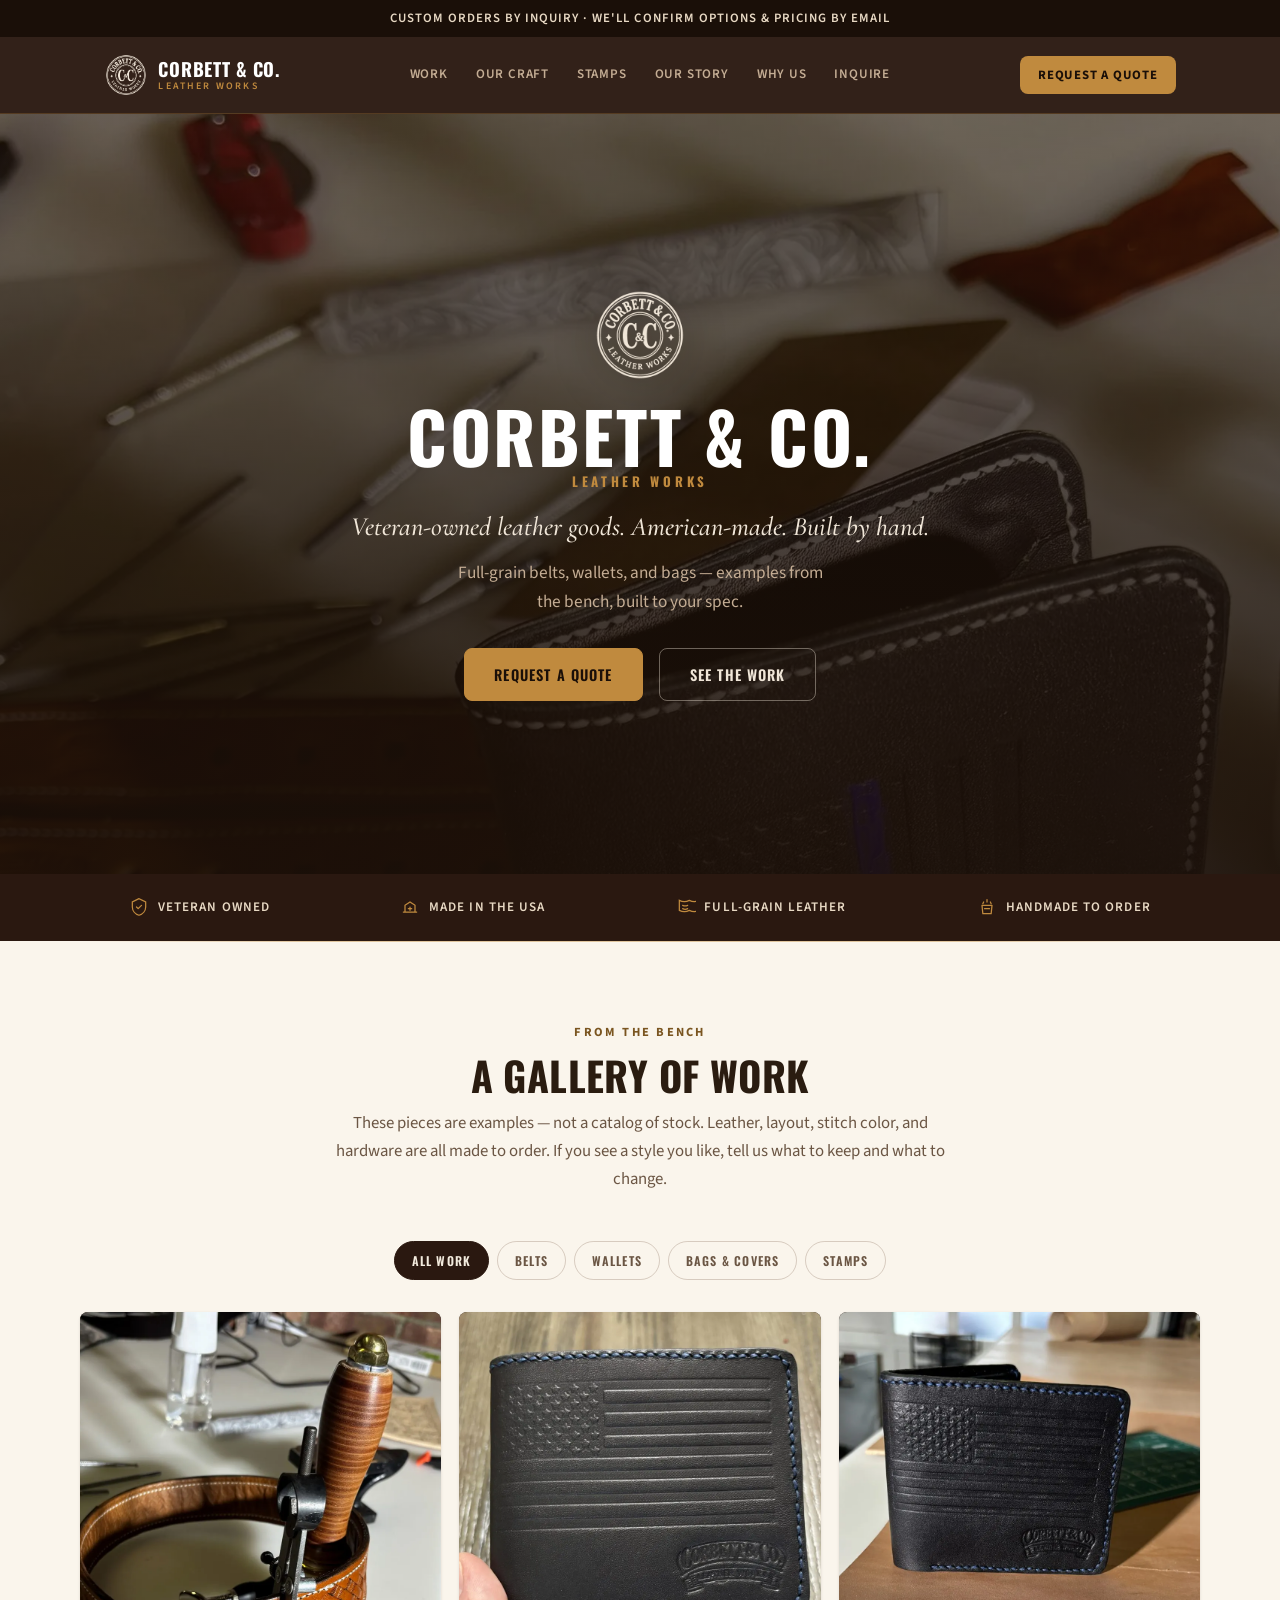
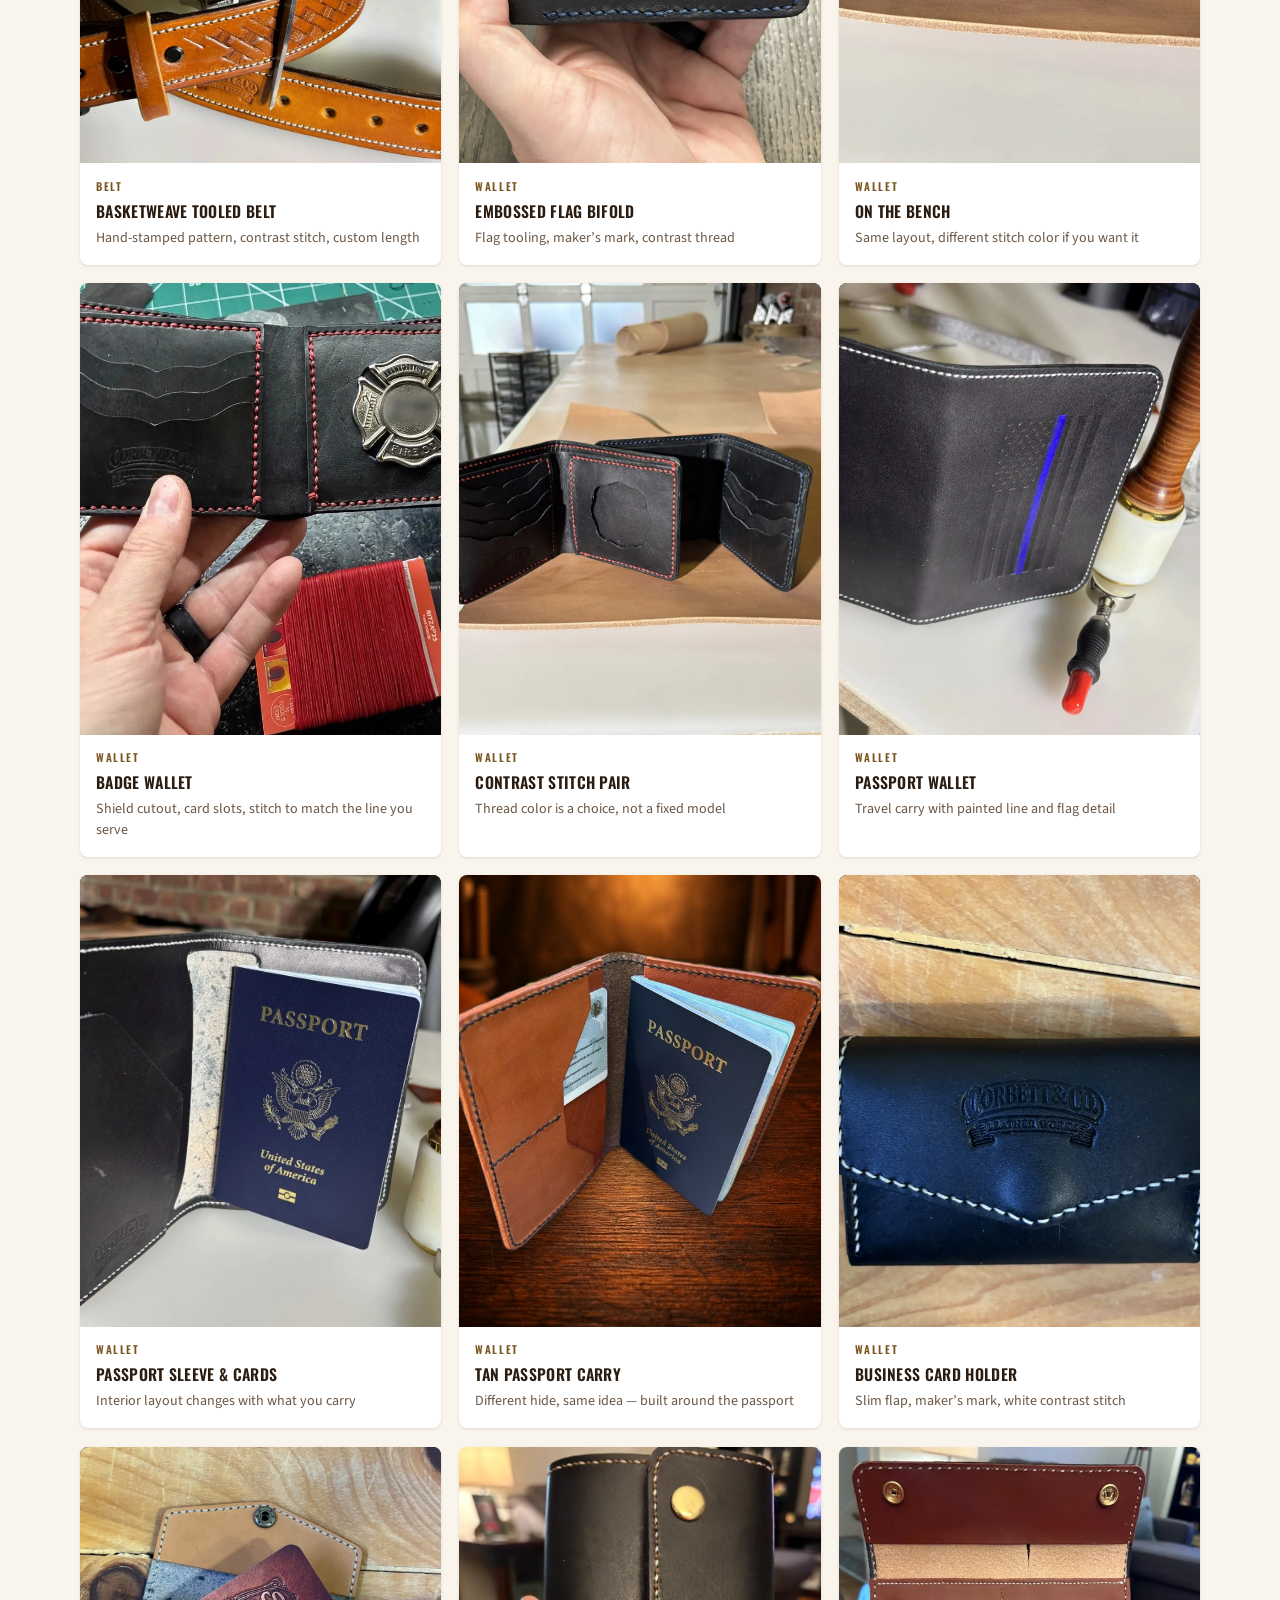
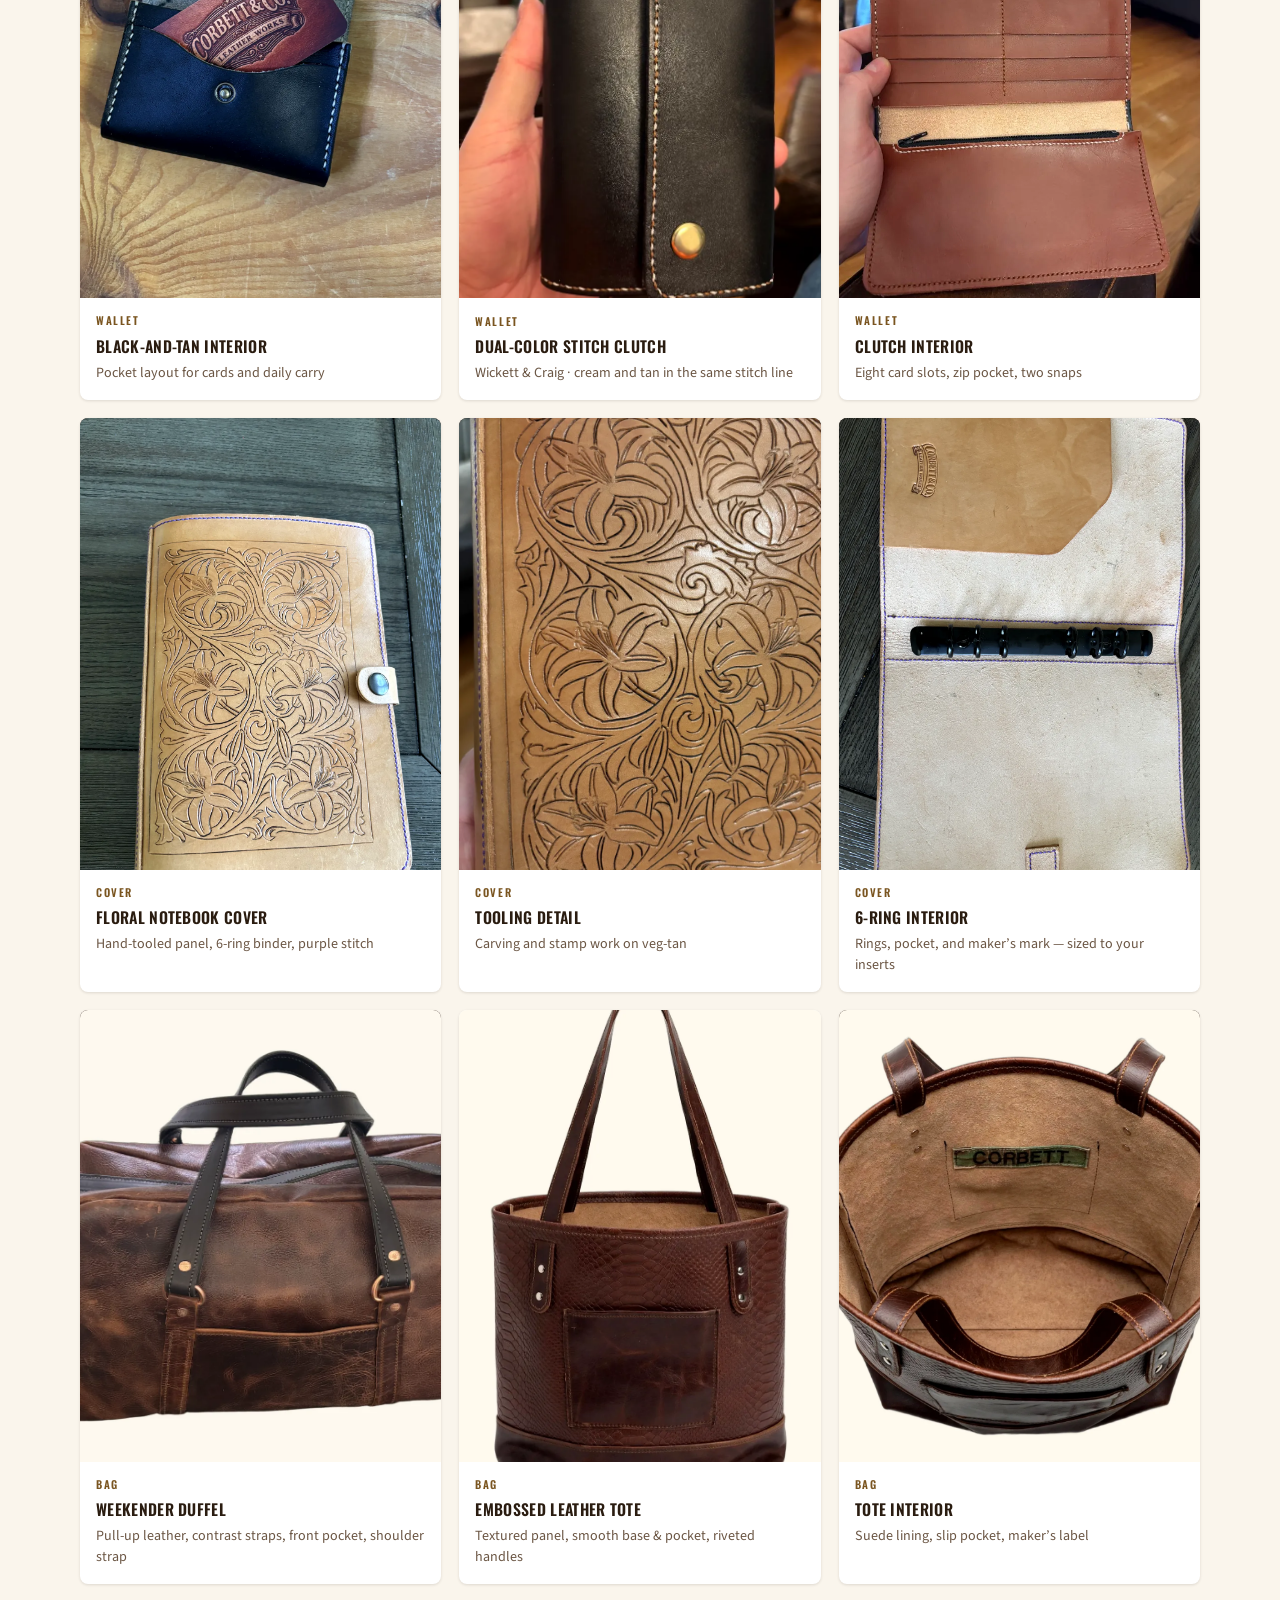
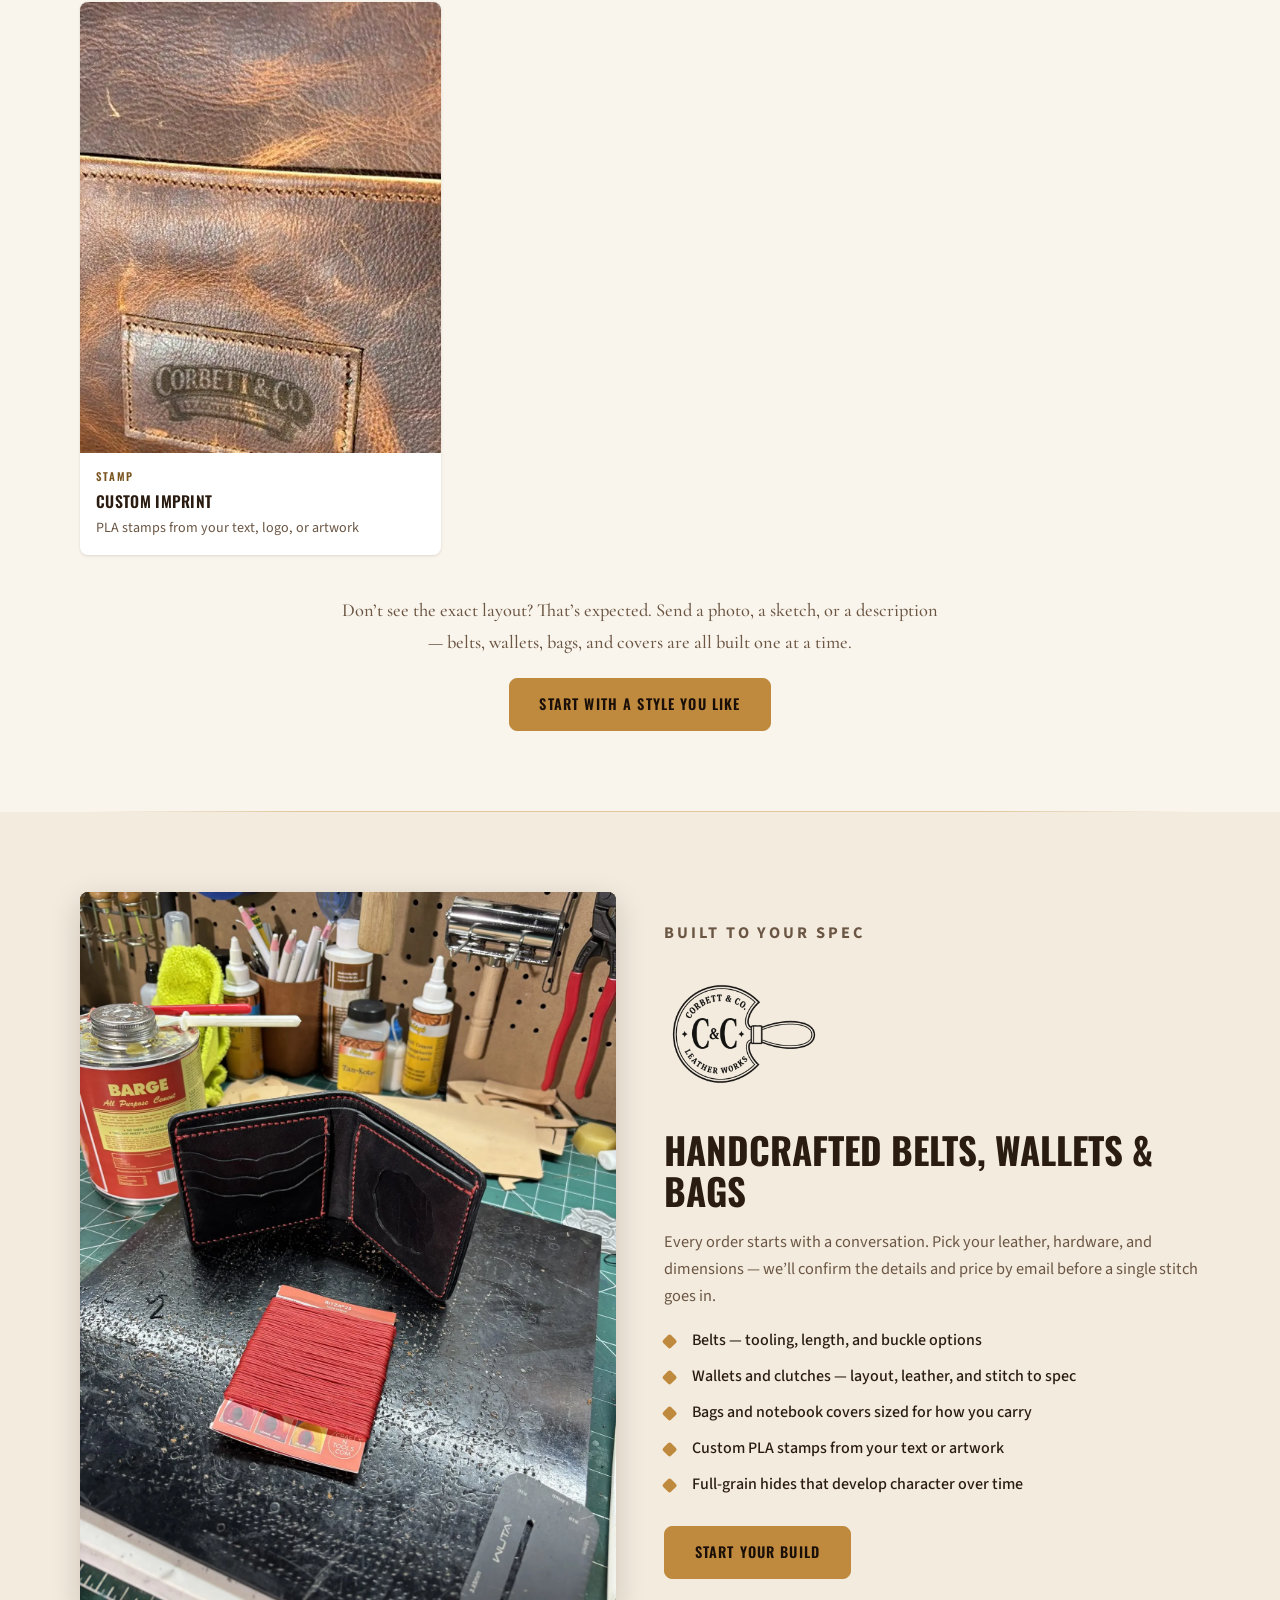
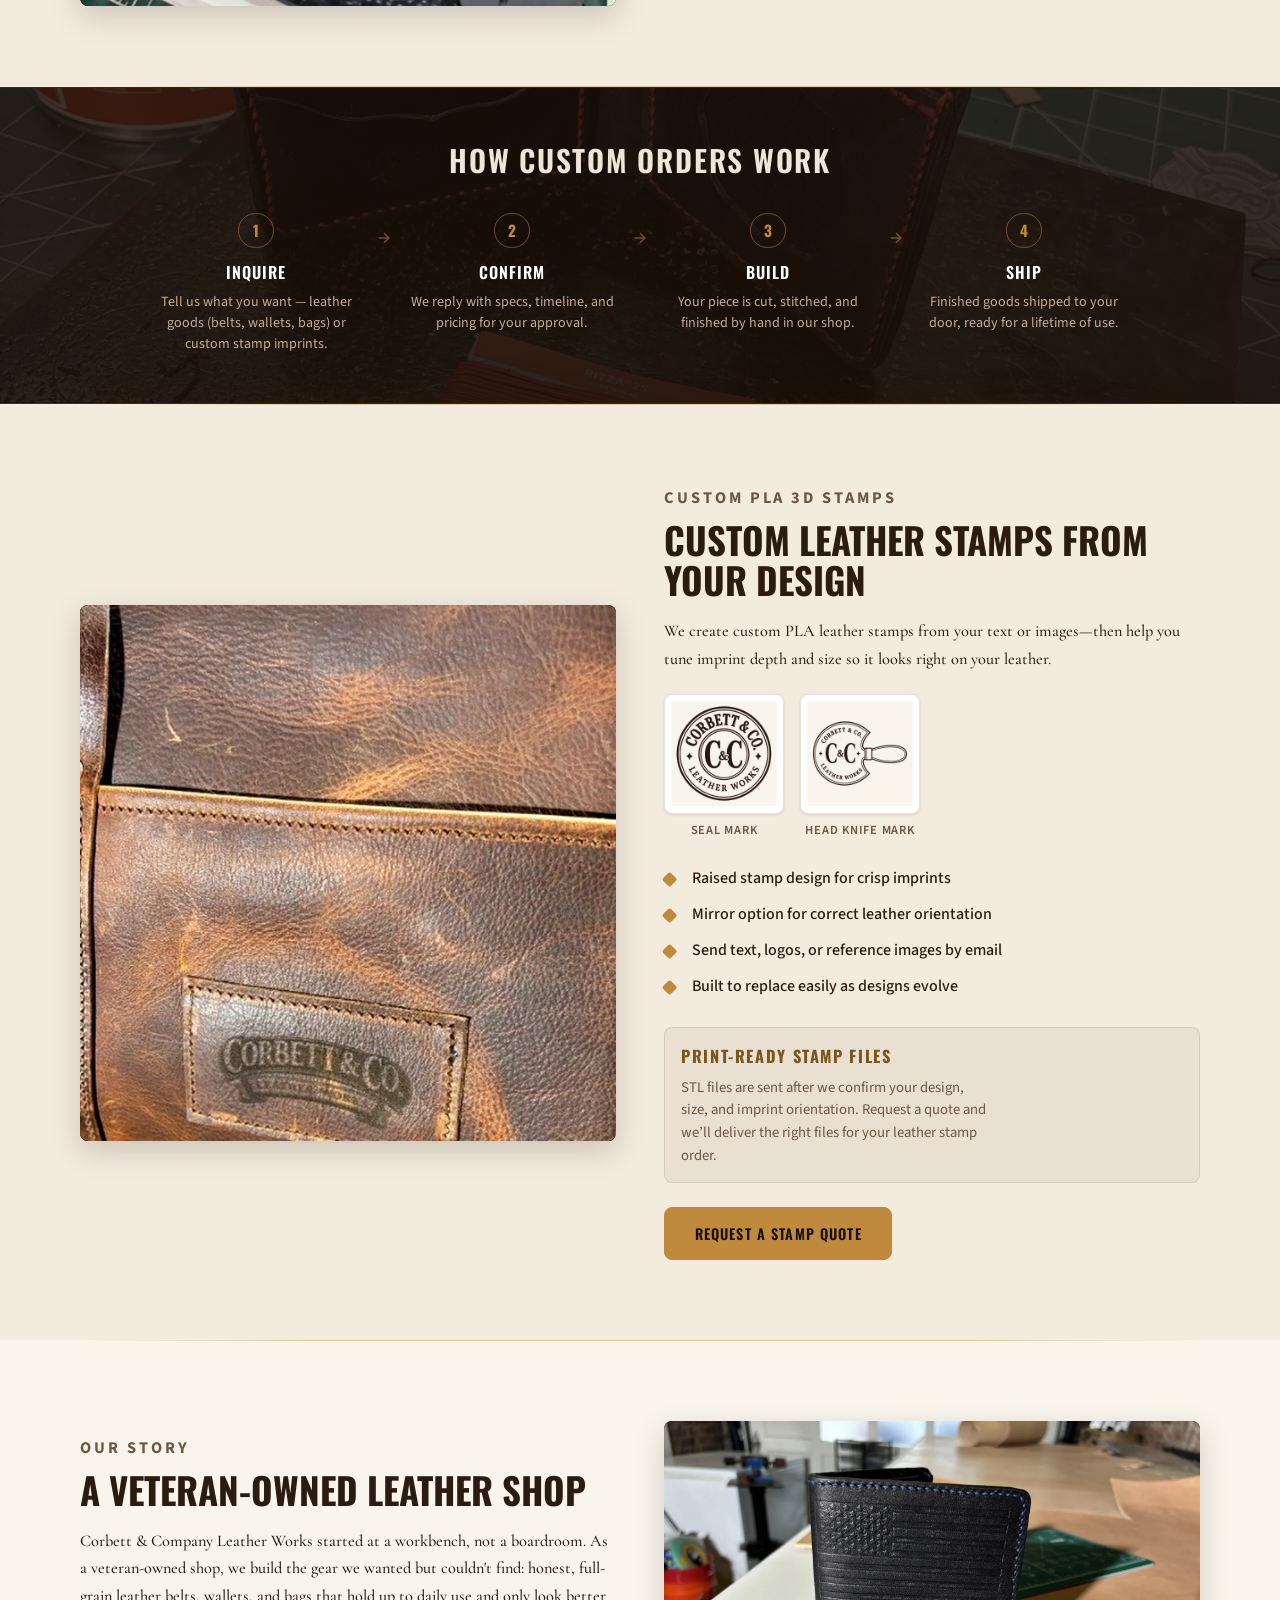
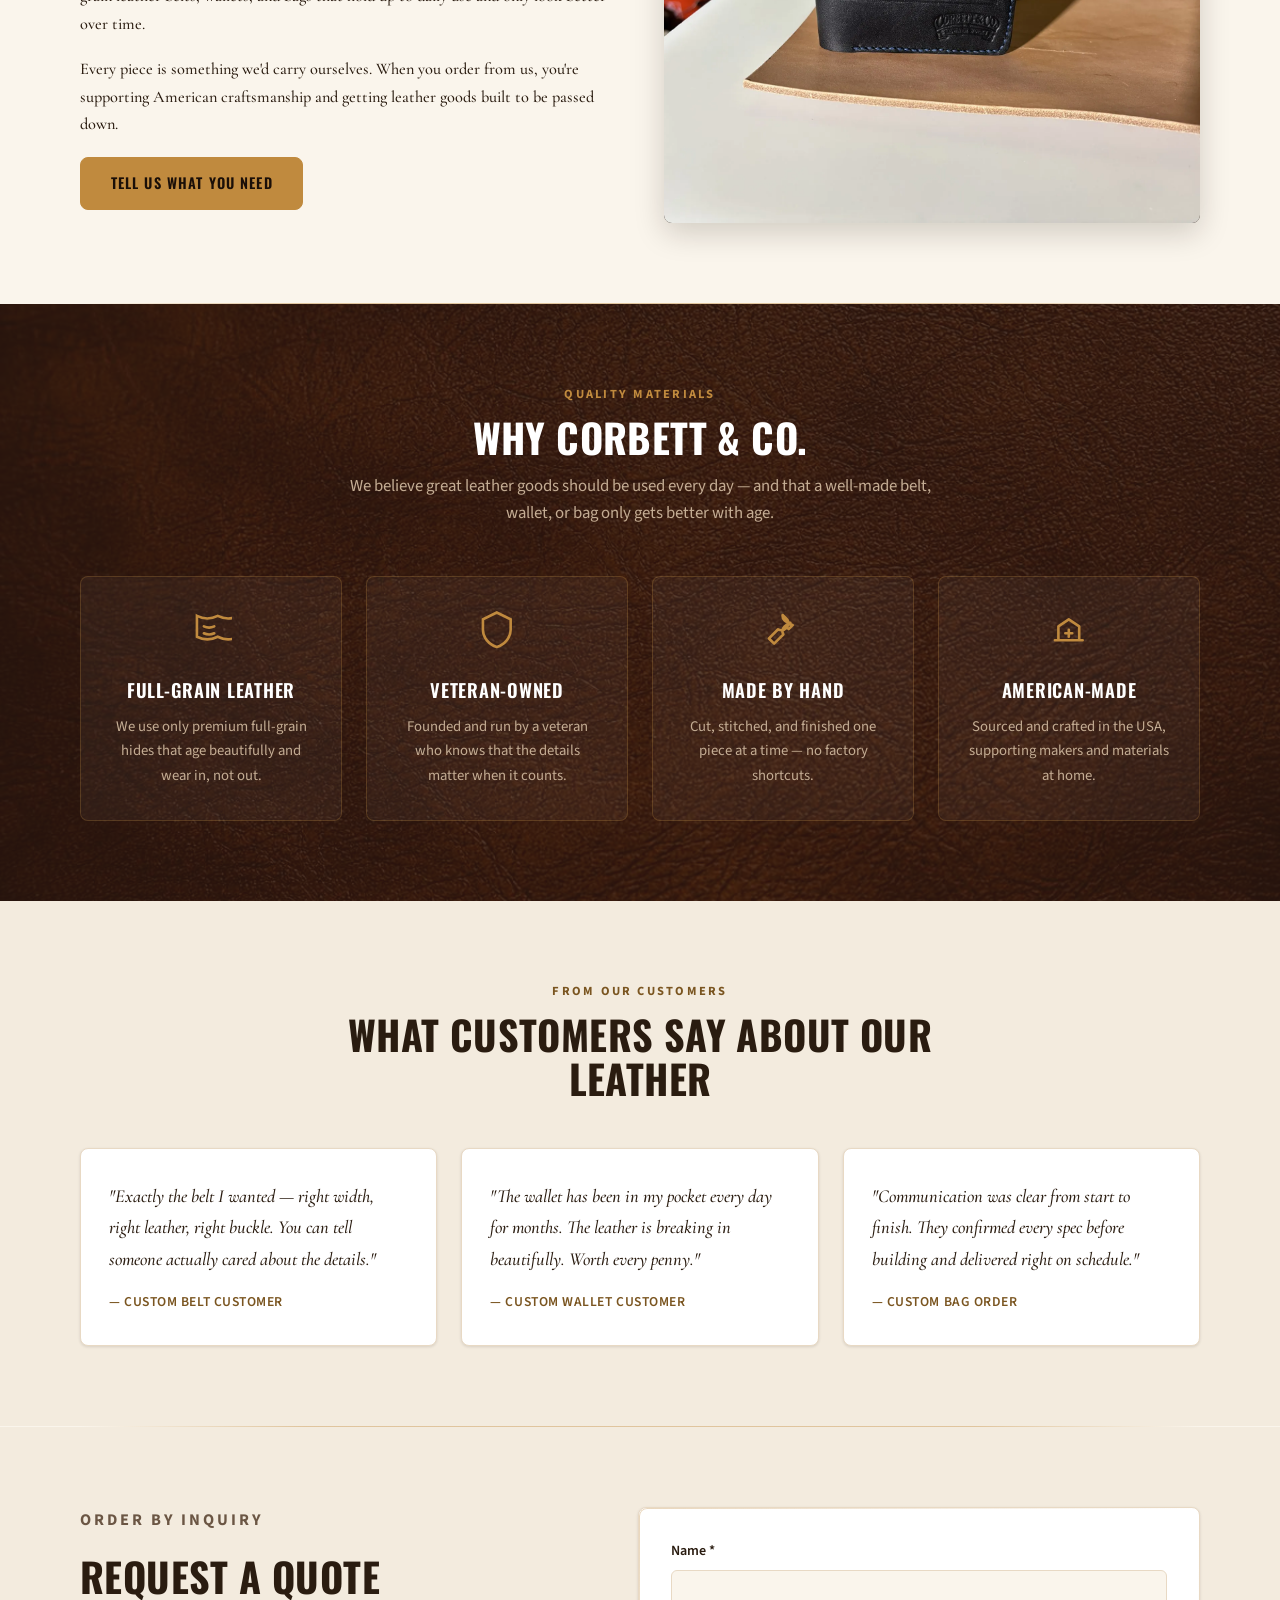
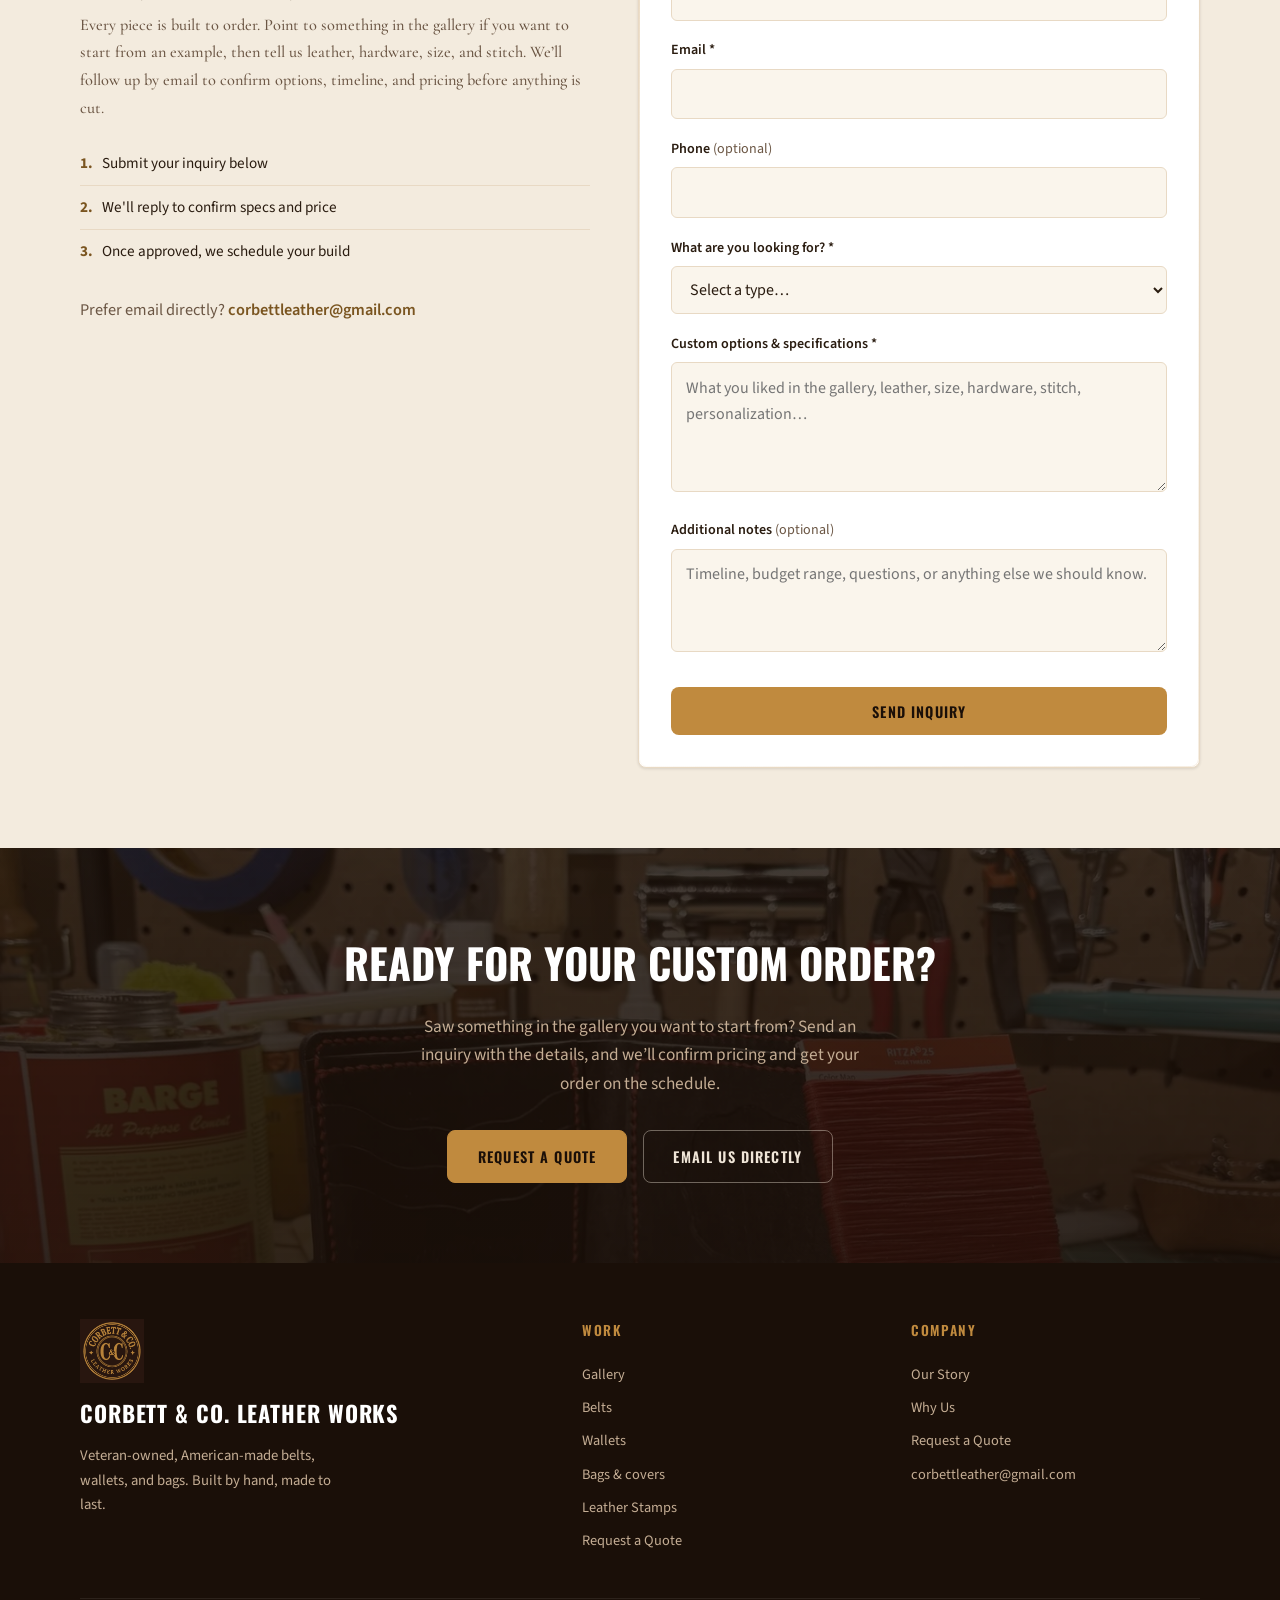
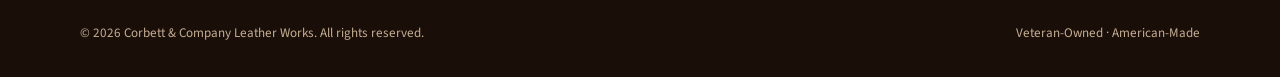
==== commit 2b375407: "Add overnight bag gallery photos and Etsy listing drafts - Isolate and add weekender duffel and embo" ====
--- a/index.html
+++ b/index.html
@@ -510,6 +510,63 @@
               </figcaption>
             </figure>
 
+            <figure class="work-item" data-category="bags">
+              <button type="button" class="work-thumb" aria-label="View larger: Leather weekender duffel">
+                <img
+                  src="assets/corbett-leather-overnight-duffel.webp"
+                  alt="Handcrafted pull-up leather weekender duffel with black straps and brass hardware"
+                  width="1600"
+                  height="985"
+                  loading="lazy"
+                  decoding="async"
+                  onerror="this.onerror=null;this.src='assets/corbett-leather-overnight-duffel.jpg';"
+                />
+              </button>
+              <figcaption>
+                <span class="work-tag">Bag</span>
+                <strong>Weekender duffel</strong>
+                <span class="work-meta">Pull-up leather, contrast straps, front pocket, shoulder strap</span>
+              </figcaption>
+            </figure>
+
+            <figure class="work-item" data-category="bags">
+              <button type="button" class="work-thumb work-thumb--center" aria-label="View larger: Embossed leather tote">
+                <img
+                  src="assets/corbett-leather-overnight-tote-exterior.webp"
+                  alt="Large dark brown leather tote with snakeskin-embossed body and smooth leather pocket"
+                  width="867"
+                  height="1400"
+                  loading="lazy"
+                  decoding="async"
+                  onerror="this.onerror=null;this.src='assets/corbett-leather-overnight-tote-exterior.jpg';"
+                />
+              </button>
+              <figcaption>
+                <span class="work-tag">Bag</span>
+                <strong>Embossed leather tote</strong>
+                <span class="work-meta">Textured panel, smooth base &amp; pocket, riveted handles</span>
+              </figcaption>
+            </figure>
+
+            <figure class="work-item" data-category="bags">
+              <button type="button" class="work-thumb" aria-label="View larger: Leather tote interior">
+                <img
+                  src="assets/corbett-leather-overnight-tote-interior.webp"
+                  alt="Interior of large leather tote with suede lining, slip pocket, and Corbett maker's label"
+                  width="1400"
+                  height="1306"
+                  loading="lazy"
+                  decoding="async"
+                  onerror="this.onerror=null;this.src='assets/corbett-leather-overnight-tote-interior.jpg';"
+                />
+              </button>
+              <figcaption>
+                <span class="work-tag">Bag</span>
+                <strong>Tote interior</strong>
+                <span class="work-meta">Suede lining, slip pocket, maker&rsquo;s label</span>
+              </figcaption>
+            </figure>
+
             <figure class="work-item" data-category="stamps">
               <button type="button" class="work-thumb work-thumb--center" aria-label="View larger: Leather stamp imprint">
                 <img
@@ -1107,7 +1164,9 @@
           envelope: "wallets",
           sentinel: "wallets",
           blueline: "wallets",
-          "lily-binder": "bags"
+          "lily-binder": "bags",
+          "overnight-bag": "bags",
+          weekender: "bags"
         };
 
         var filterBtns = Array.prototype.slice.call(document.querySelectorAll("[data-work-filter]"));
@@ -1136,7 +1195,14 @@
           var key = (location.hash || "").replace("#", "");
           if (HASH_FILTERS[key]) {
             applyWorkFilter(HASH_FILTERS[key]);
-            if (key === "envelope" || key === "sentinel" || key === "blueline" || key === "lily-binder") {
+            if (
+              key === "envelope" ||
+              key === "sentinel" ||
+              key === "blueline" ||
+              key === "lily-binder" ||
+              key === "overnight-bag" ||
+              key === "weekender"
+            ) {
               var grid = document.getElementById("work-grid");
               if (grid) grid.scrollIntoView();
             }
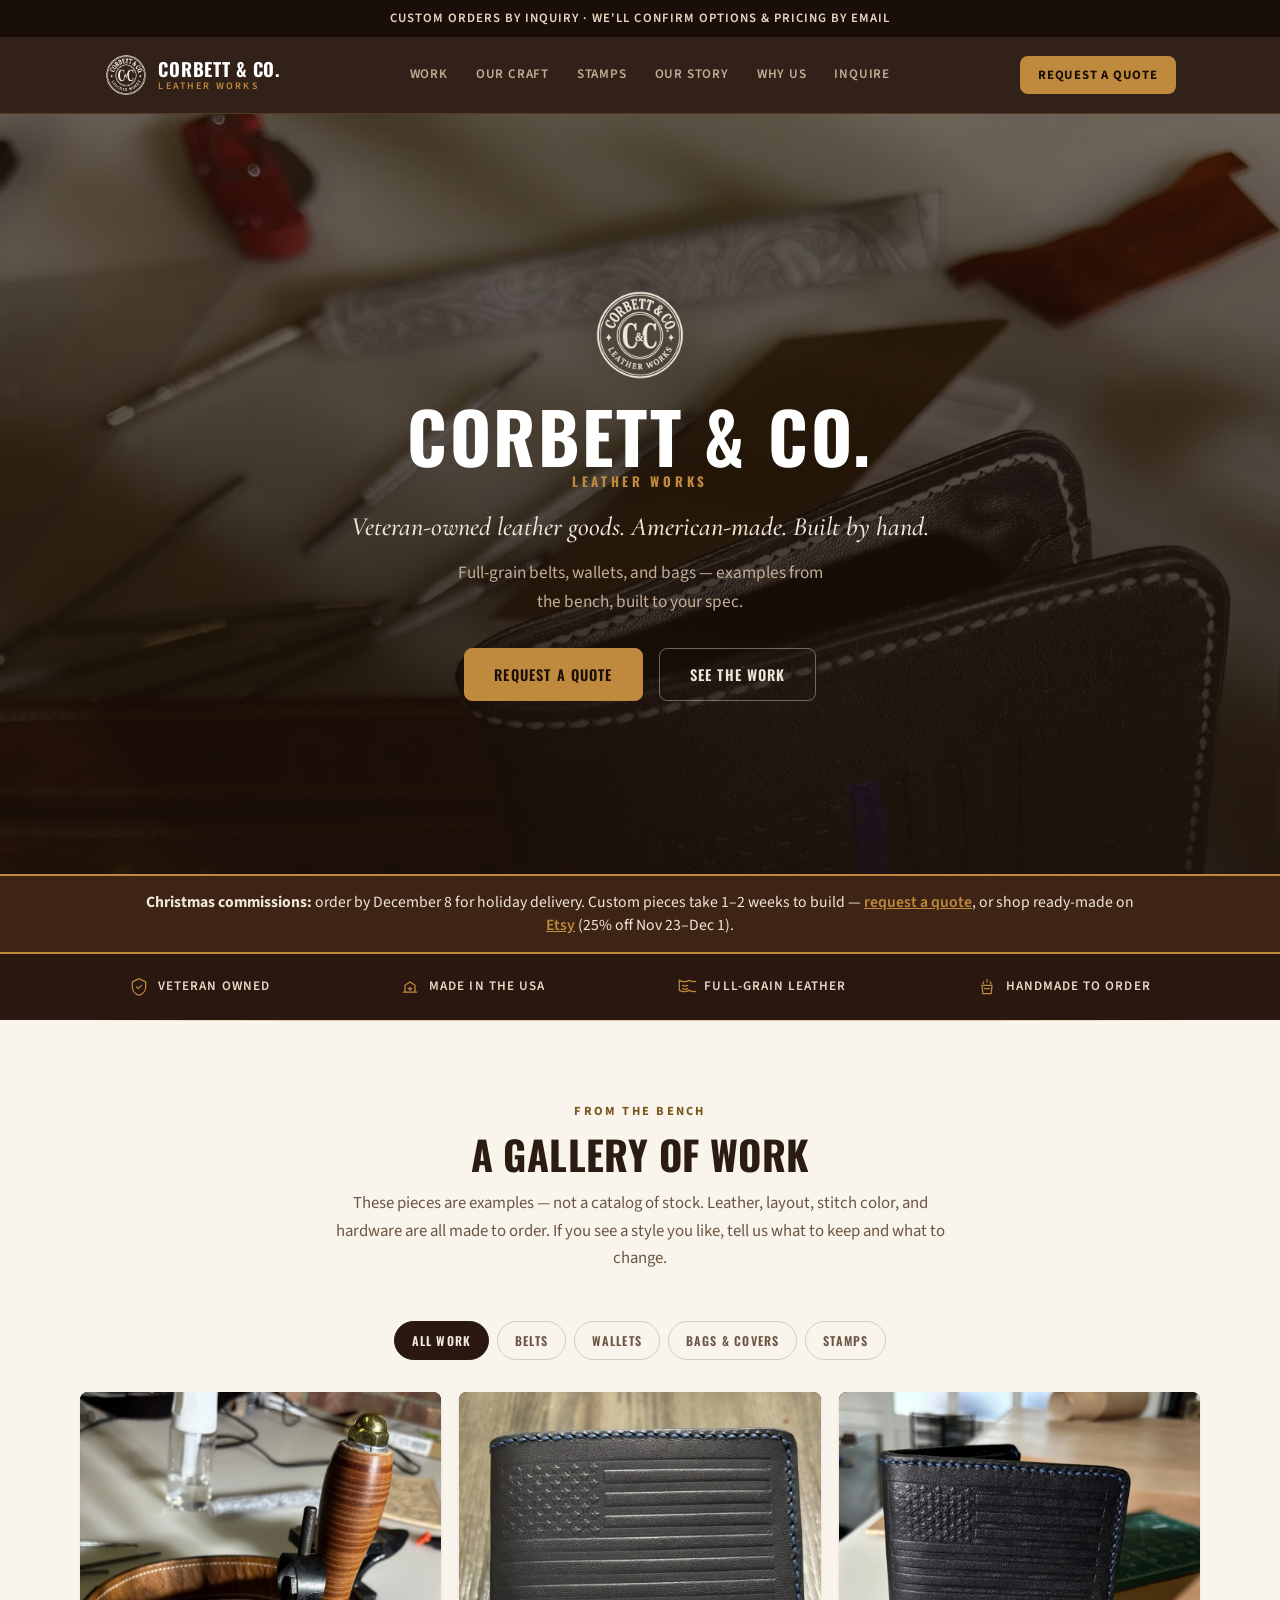
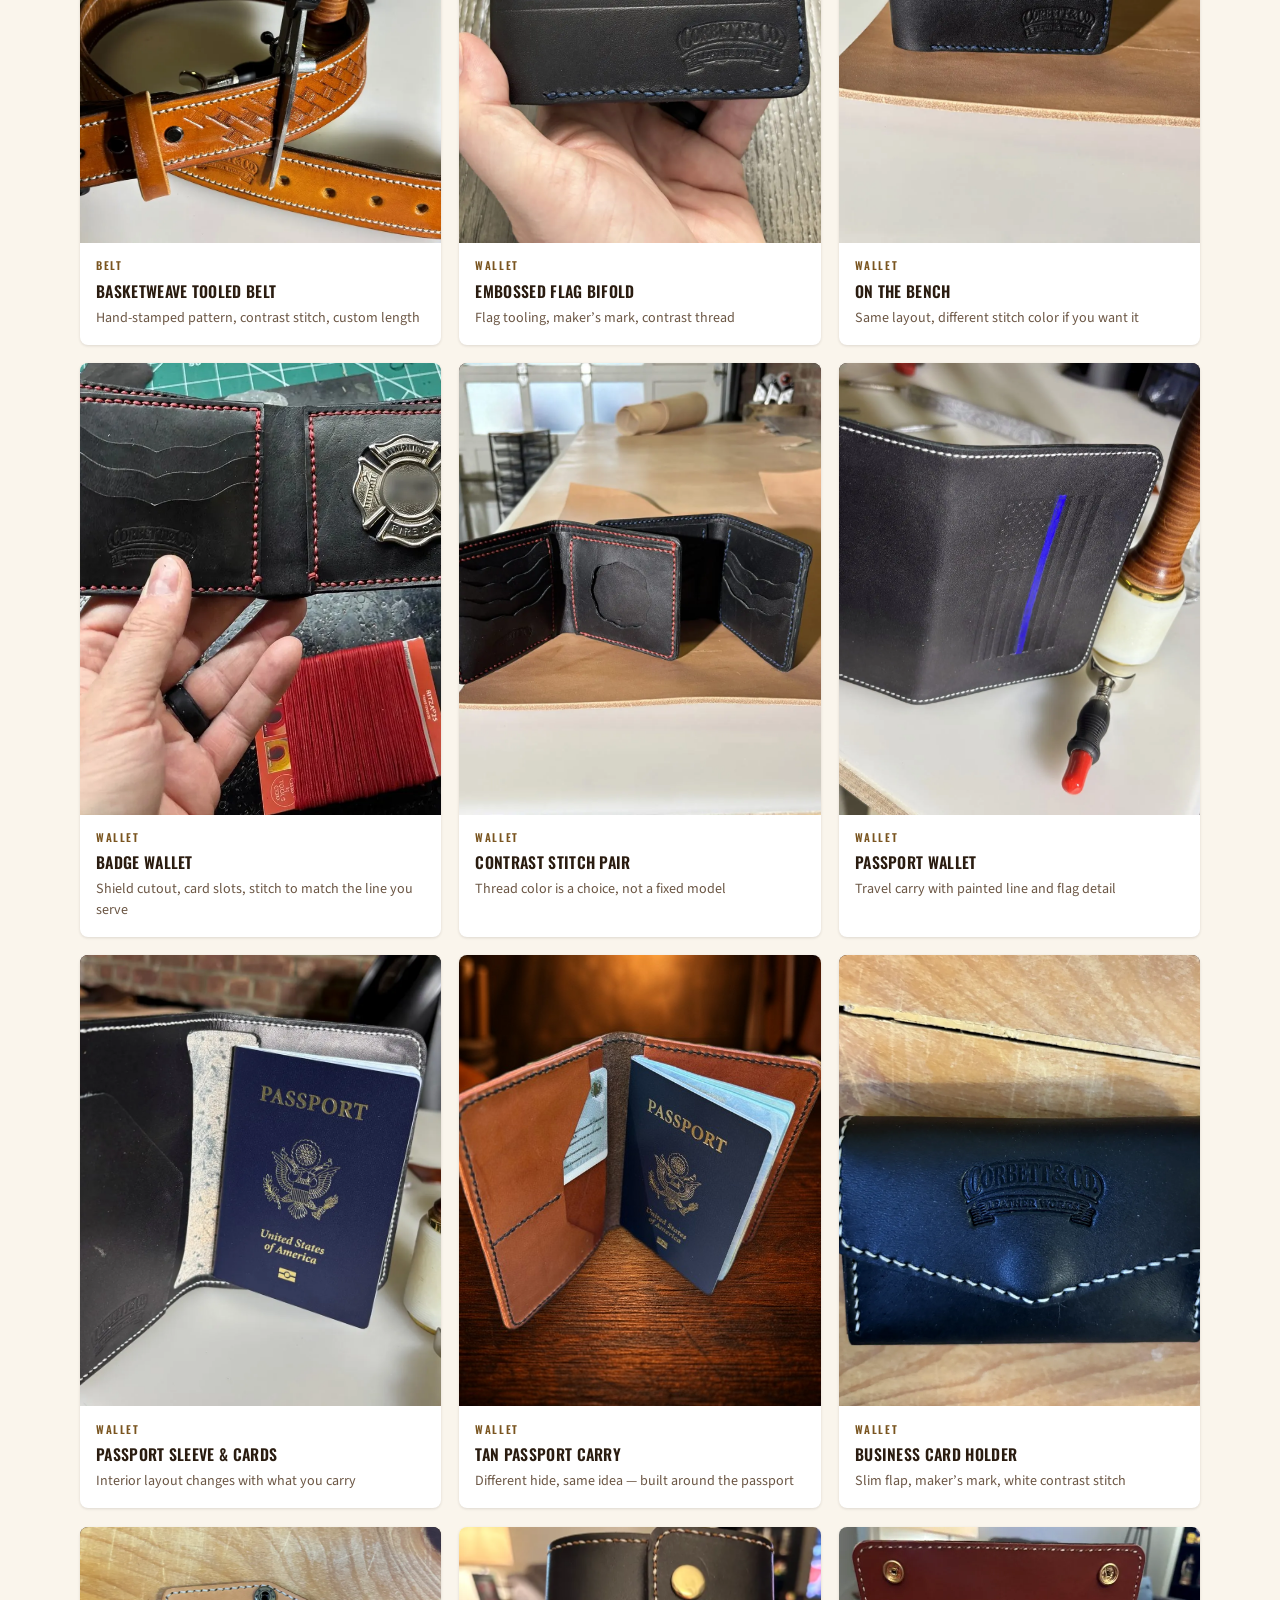
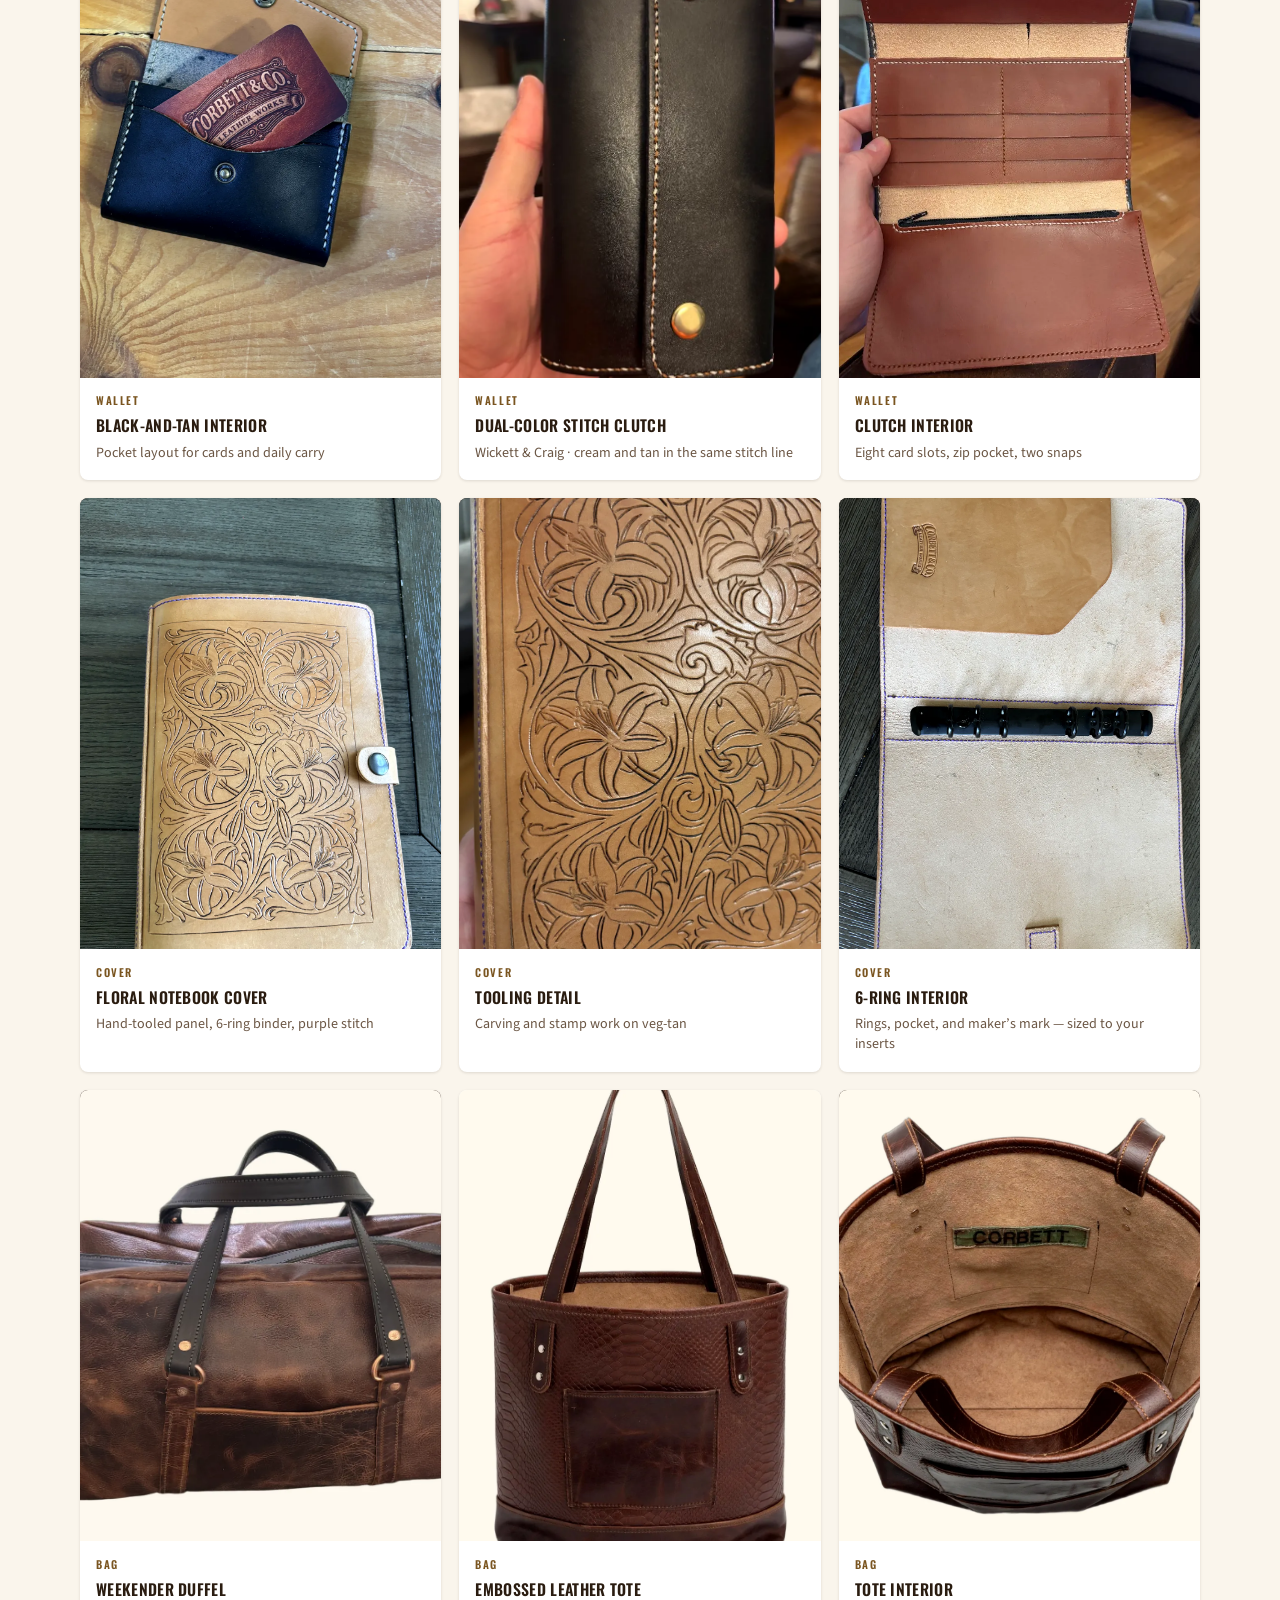
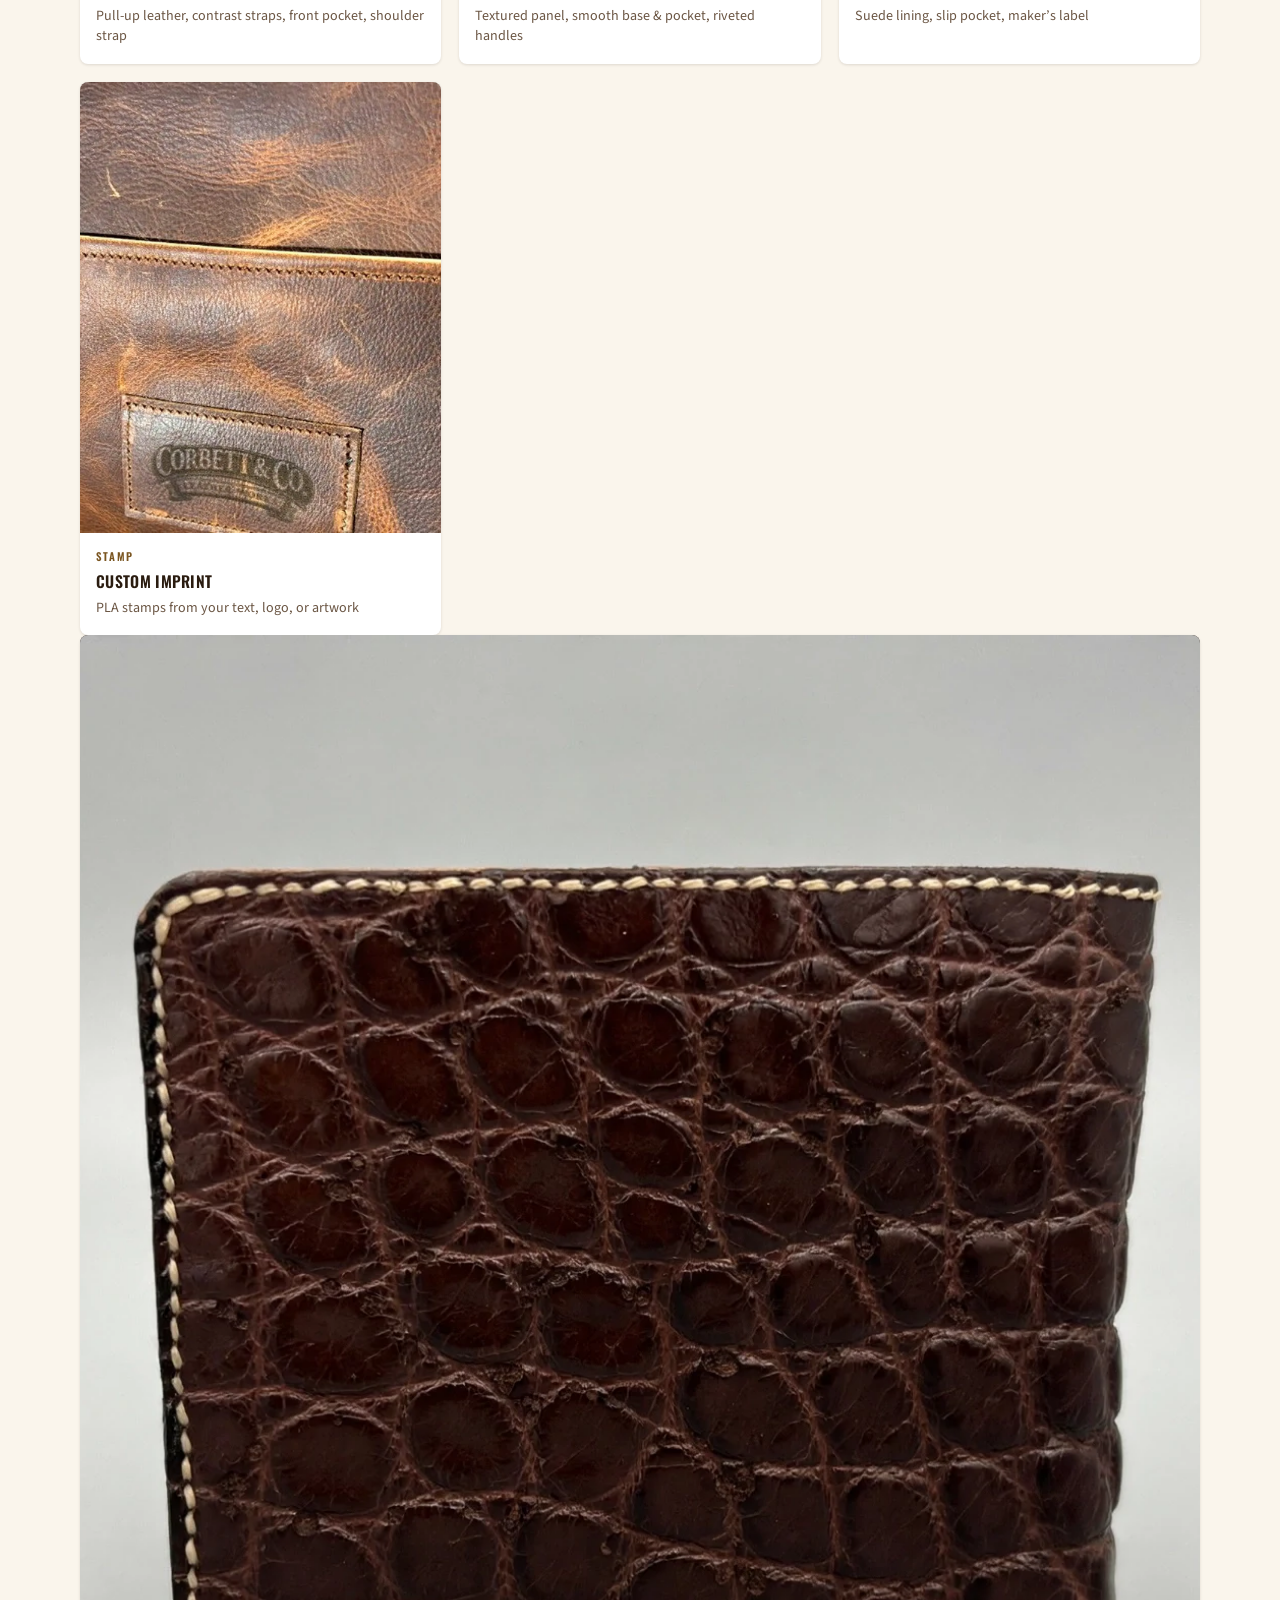
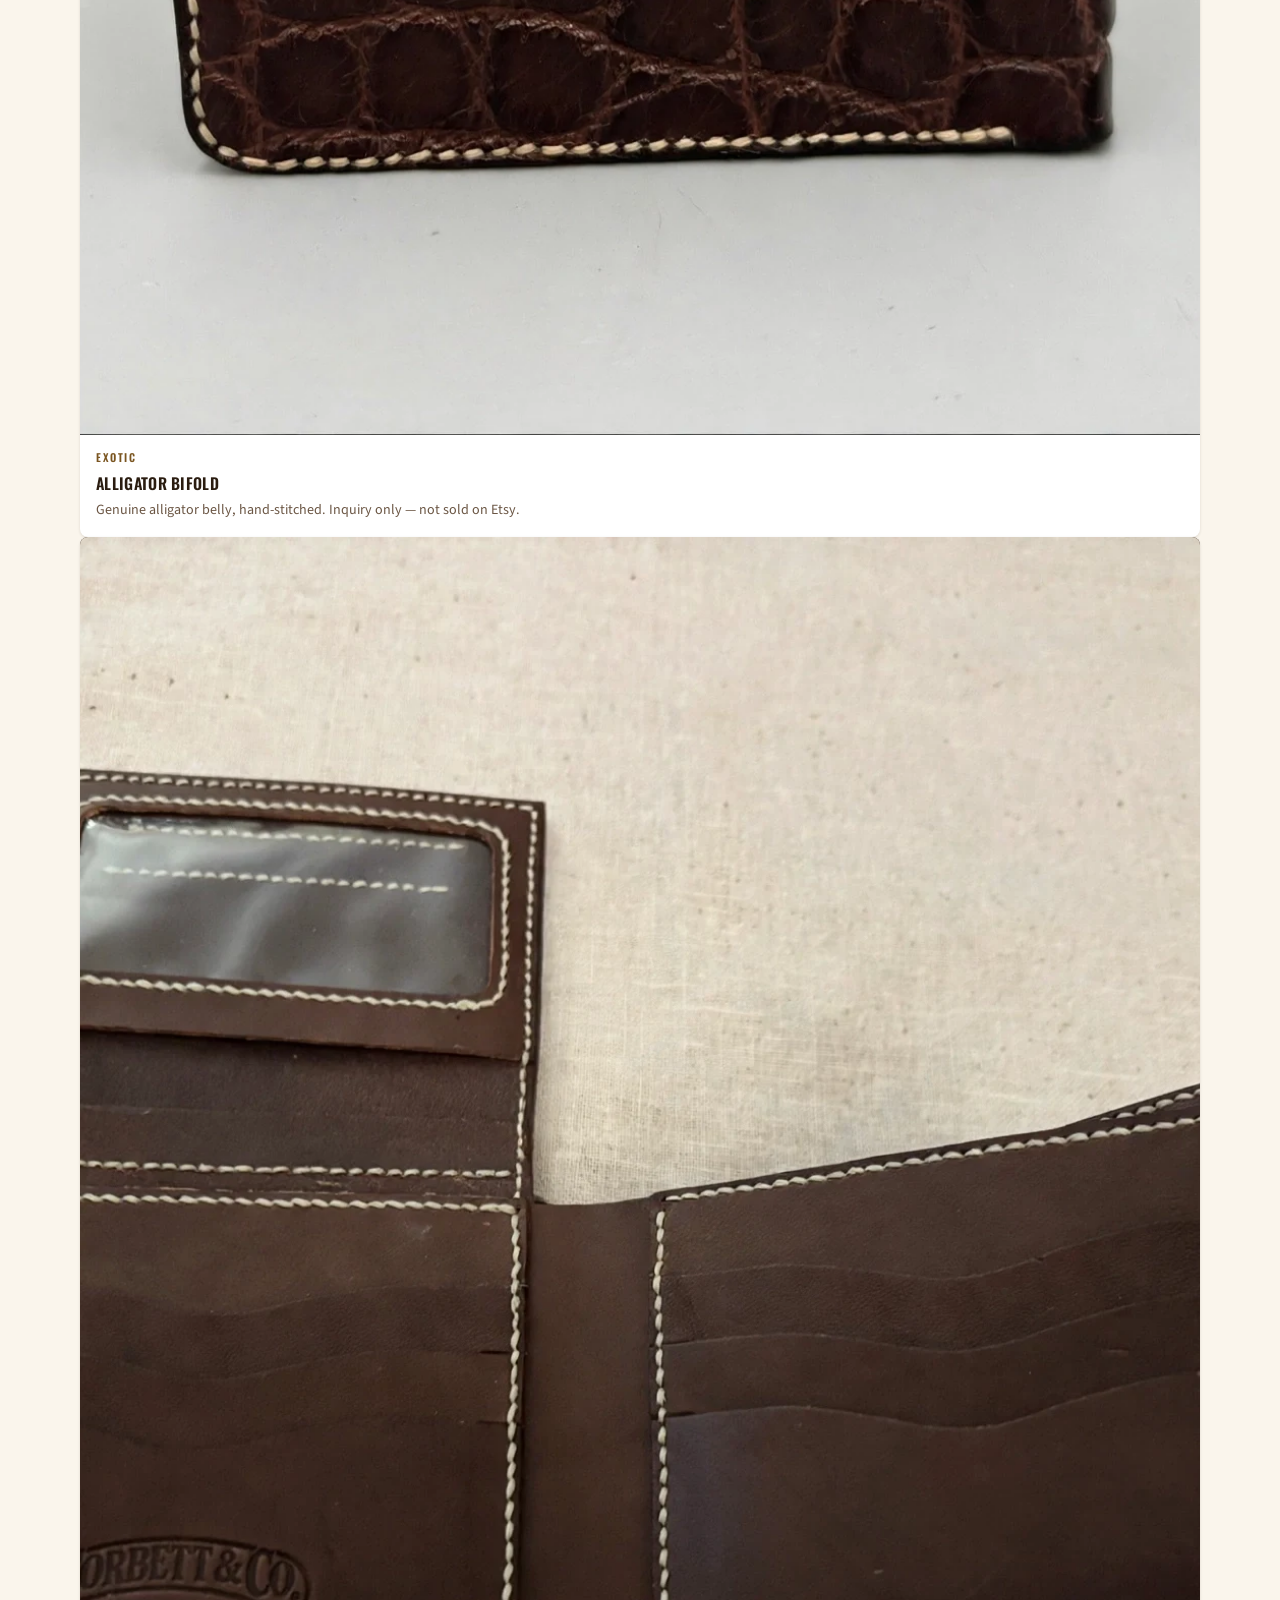
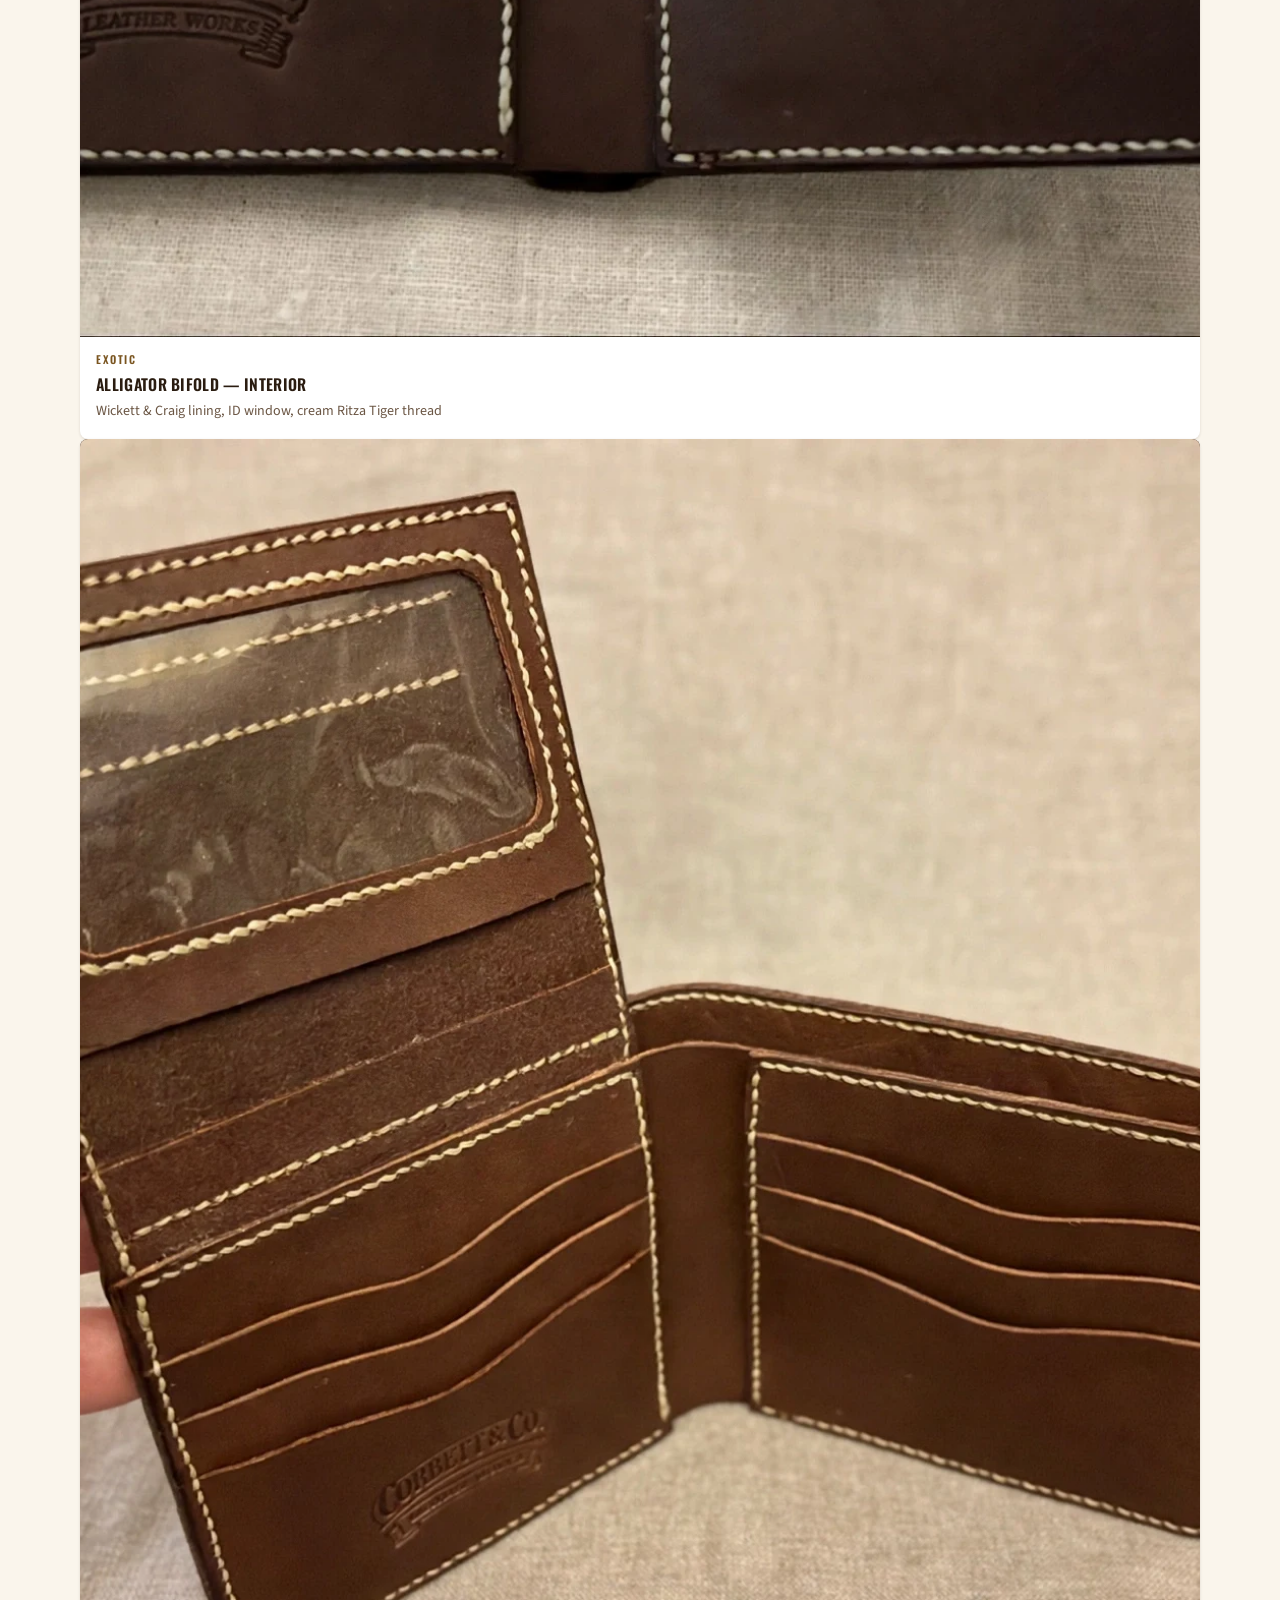
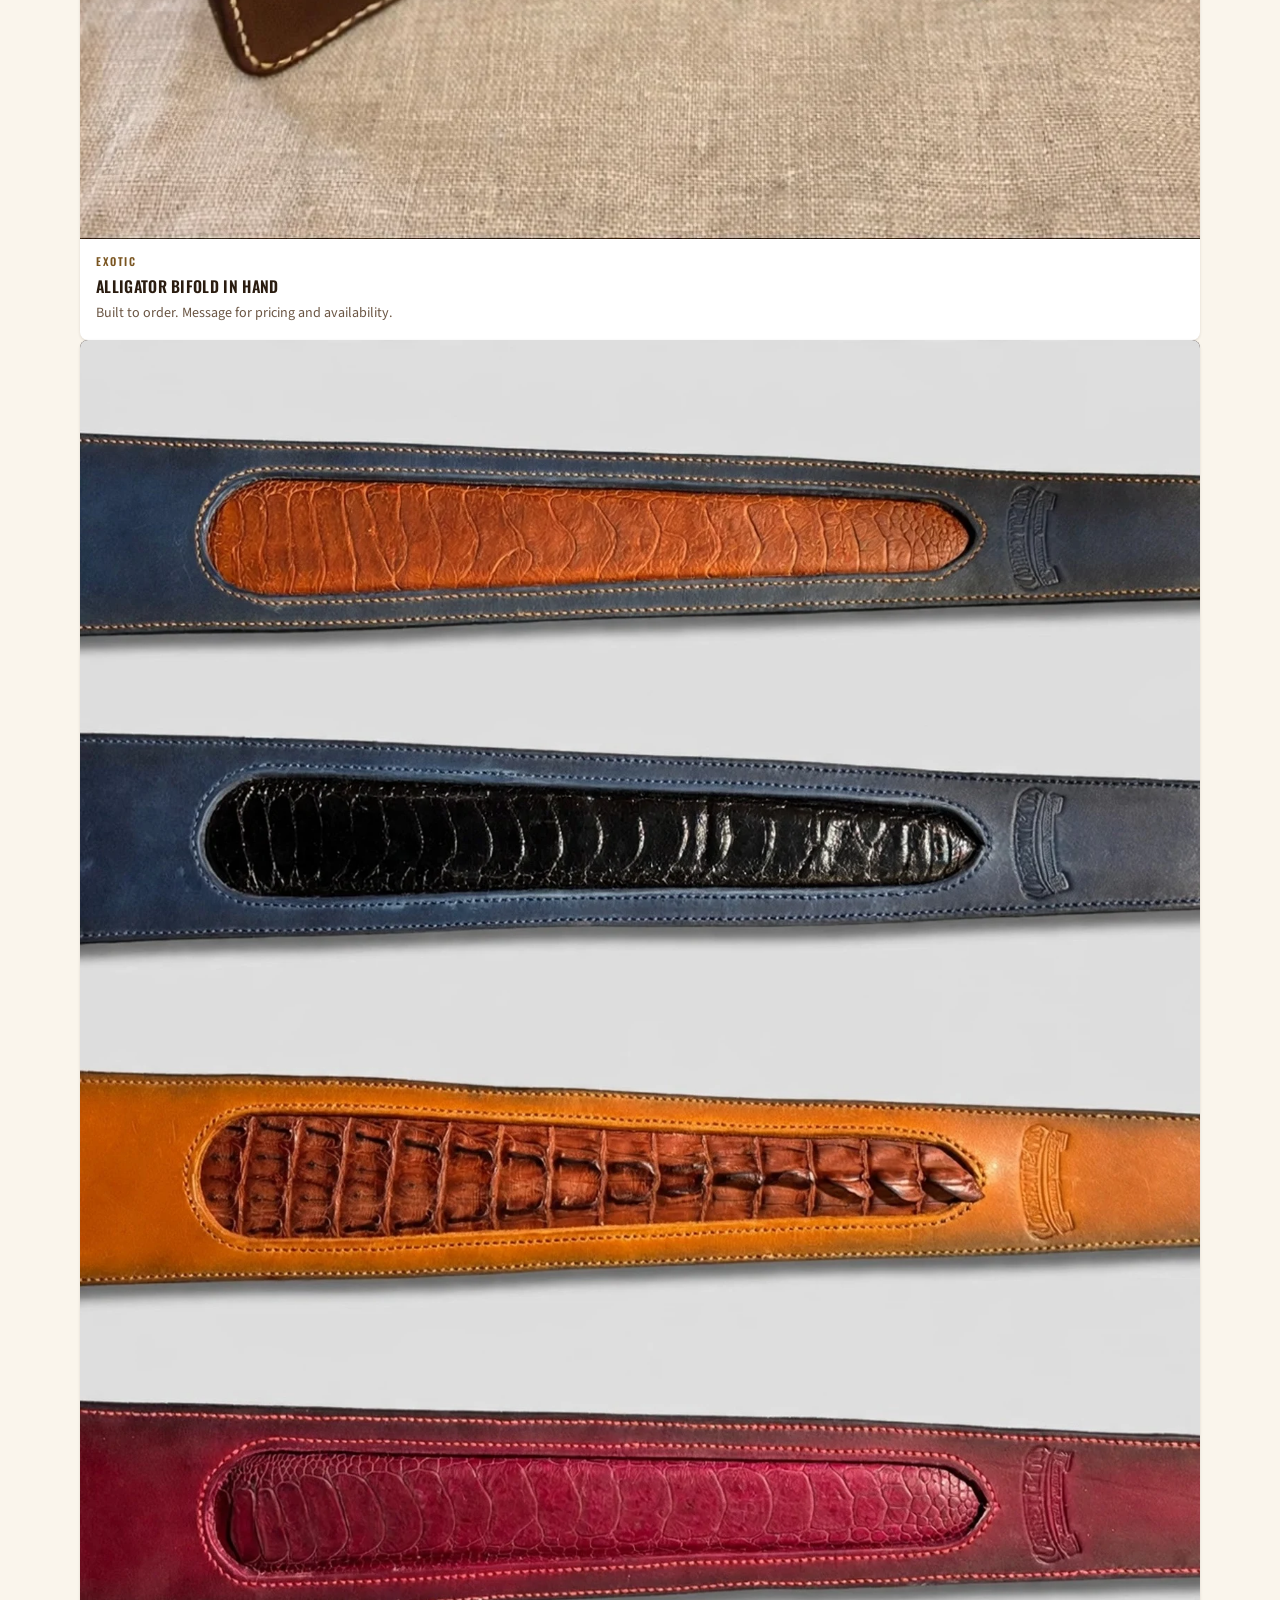
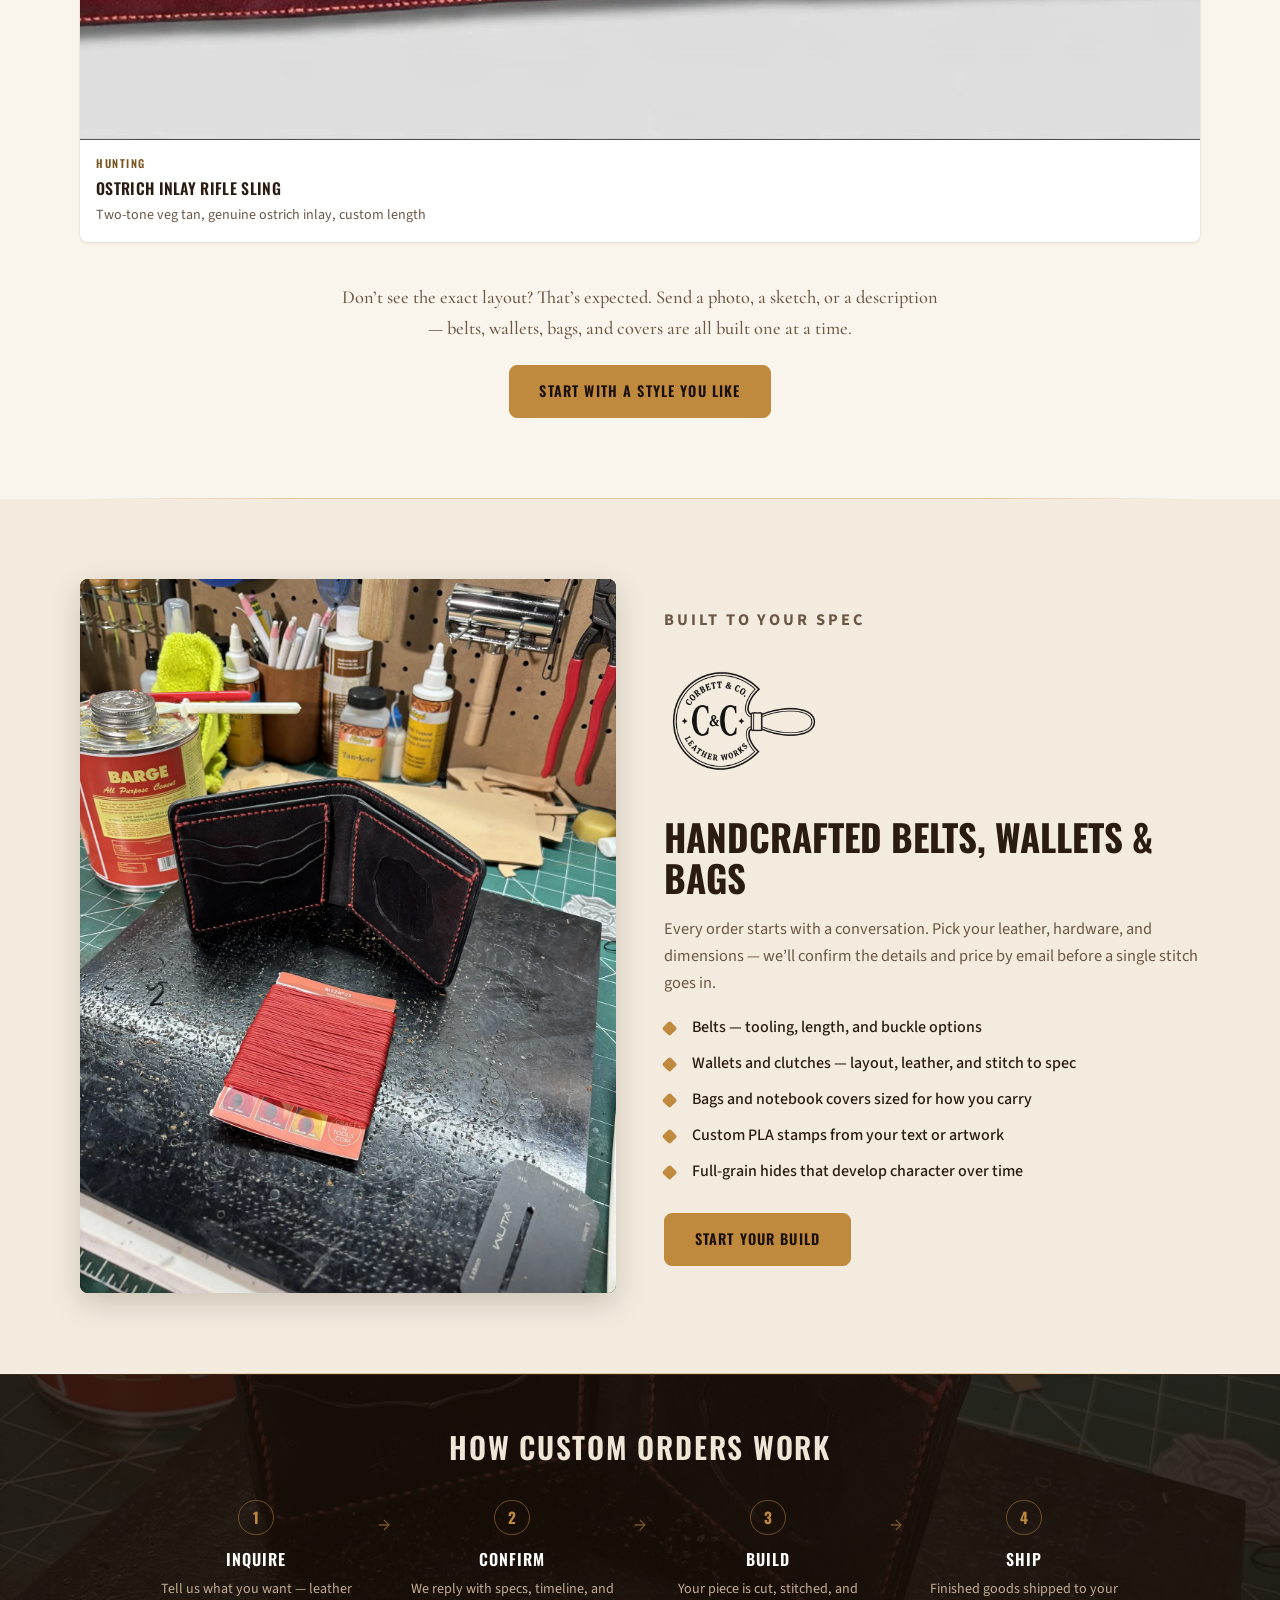
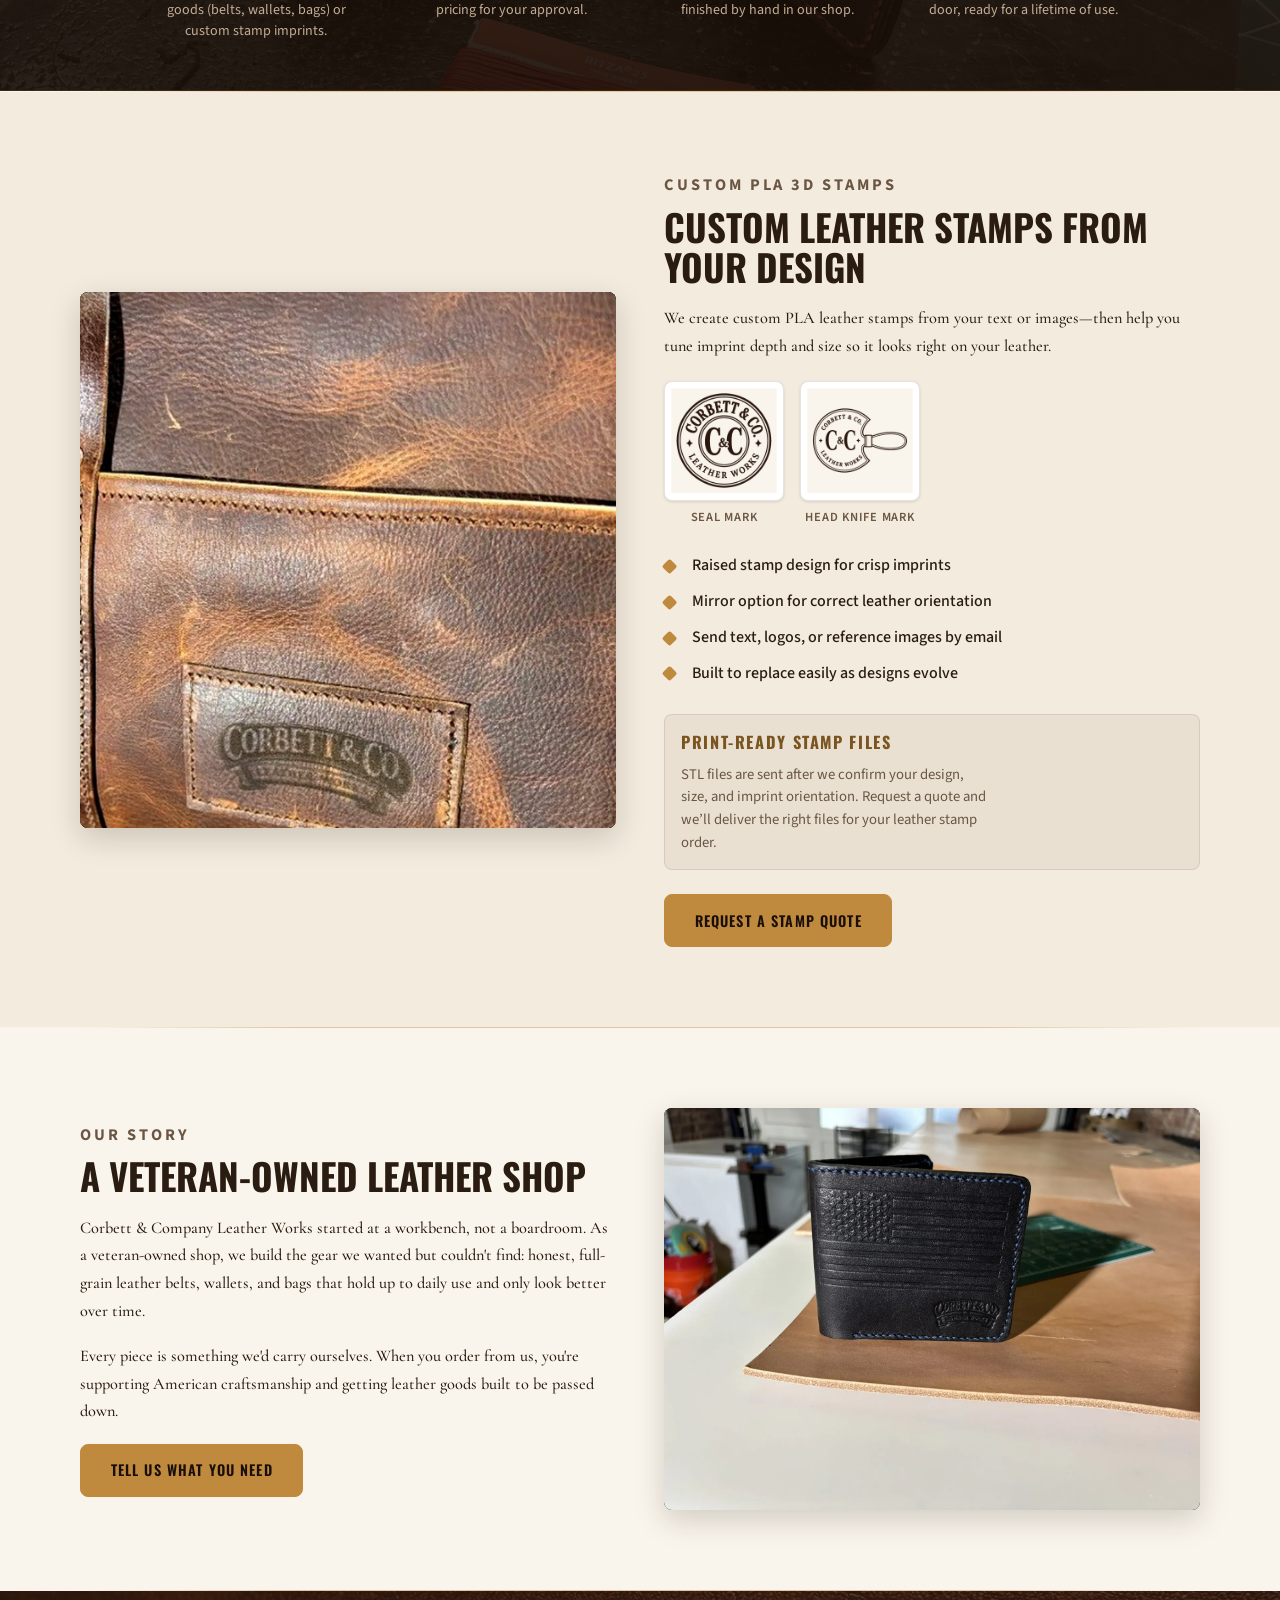
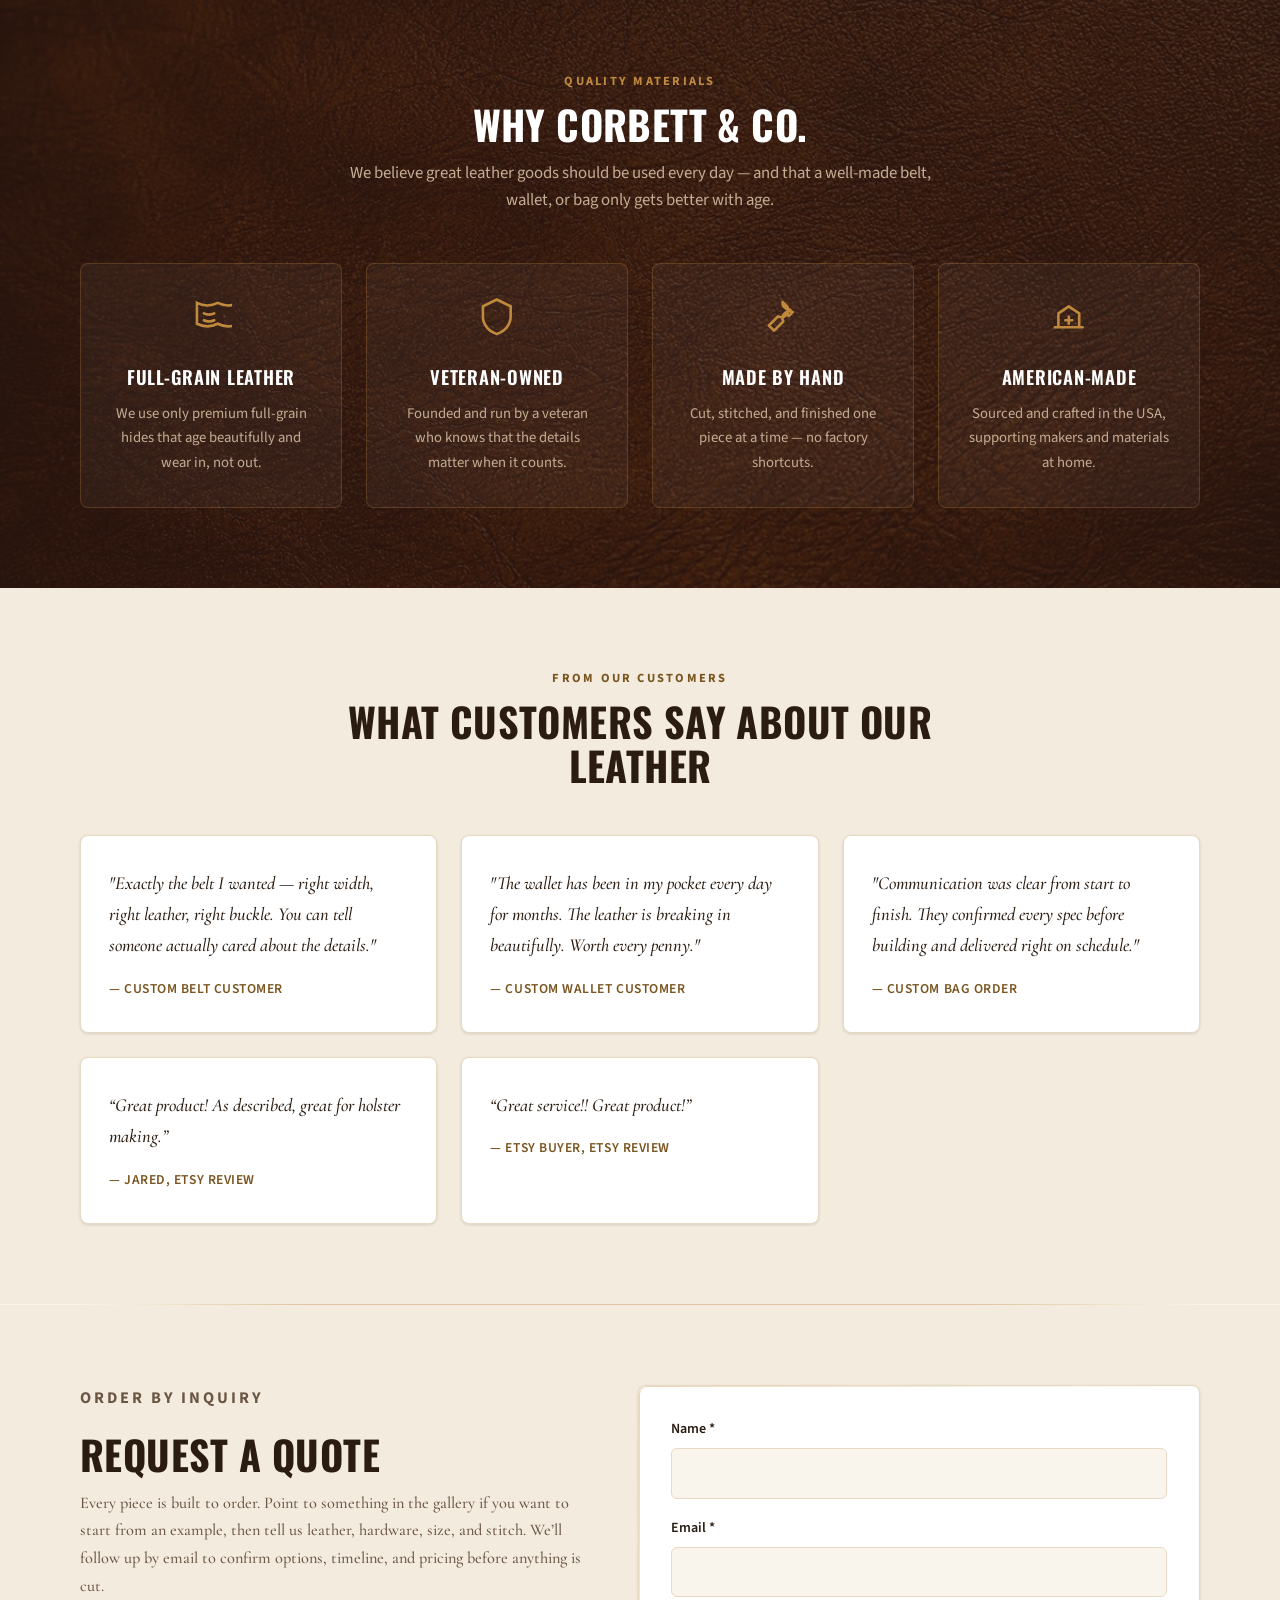
==== commit 0fe830ef: "Add gator bifold + rifle sling to gallery; social links, holiday banner, Etsy review testimonials" ====
--- a/index.html
+++ b/index.html
@@ -169,6 +169,16 @@
         </div>
       </section>
 
+      <div class="cl-holiday" role="note">
+        <p>
+          <strong>Christmas commissions:</strong> order by December 8 for holiday delivery.
+          Custom pieces take 1&ndash;2 weeks to build &mdash;
+          <a href="#inquire">request a quote</a>, or shop ready-made on
+          <a href="https://www.etsy.com/shop/CorbettLeather" target="_blank" rel="noopener">Etsy</a>
+          (25% off Nov 23&ndash;Dec 1).
+        </p>
+      </div>
+
       <section class="cl-trust">
         <div class="cl-trust-inner">
           <span class="cl-trust-item">
@@ -587,6 +597,78 @@
             </figure>
           </div>
 
+            <figure class="work-item" data-category="wallets">
+              <button type="button" class="work-thumb" aria-label="View larger: Alligator bifold wallet, exterior">
+                <img
+                  src="assets/corbett-leather-gator-bifold-exterior.webp"
+                  alt="Handmade alligator bifold wallet, dark brown belly exterior"
+                  width="1824"
+                  height="1376"
+                  loading="lazy"
+                  decoding="async"
+                  onerror="this.onerror=null;this.src='assets/corbett-leather-gator-bifold-exterior.jpg';"
+                />
+              </button>
+              <figcaption>
+                <span class="work-tag">Exotic</span>
+                <strong>Alligator bifold</strong>
+                <span class="work-meta">Genuine alligator belly, hand-stitched. Inquiry only &mdash; not sold on Etsy.</span>
+              </figcaption>
+            </figure>
+            <figure class="work-item" data-category="wallets">
+              <button type="button" class="work-thumb" aria-label="View larger: Alligator bifold wallet, interior">
+                <img
+                  src="assets/corbett-leather-gator-bifold-interior.webp"
+                  alt="Alligator bifold wallet interior with card slots and ID window"
+                  width="1824"
+                  height="1376"
+                  loading="lazy"
+                  decoding="async"
+                  onerror="this.onerror=null;this.src='assets/corbett-leather-gator-bifold-interior.jpg';"
+                />
+              </button>
+              <figcaption>
+                <span class="work-tag">Exotic</span>
+                <strong>Alligator bifold &mdash; interior</strong>
+                <span class="work-meta">Wickett &amp; Craig lining, ID window, cream Ritza Tiger thread</span>
+              </figcaption>
+            </figure>
+            <figure class="work-item" data-category="wallets">
+              <button type="button" class="work-thumb" aria-label="View larger: Alligator bifold wallet in hand">
+                <img
+                  src="assets/corbett-leather-gator-bifold-handheld.webp"
+                  alt="Handmade alligator bifold wallet held in hand for scale"
+                  width="1824"
+                  height="1376"
+                  loading="lazy"
+                  decoding="async"
+                  onerror="this.onerror=null;this.src='assets/corbett-leather-gator-bifold-handheld.jpg';"
+                />
+              </button>
+              <figcaption>
+                <span class="work-tag">Exotic</span>
+                <strong>Alligator bifold in hand</strong>
+                <span class="work-meta">Built to order. Message for pricing and availability.</span>
+              </figcaption>
+            </figure>
+            <figure class="work-item" data-category="hunting">
+              <button type="button" class="work-thumb" aria-label="View larger: Rifle sling lineup">
+                <img
+                  src="assets/corbett-leather-rifle-sling-lineup.webp"
+                  alt="Lineup of handmade leather rifle slings with ostrich inlay"
+                  width="2651"
+                  height="2000"
+                  loading="lazy"
+                  decoding="async"
+                  onerror="this.onerror=null;this.src='assets/corbett-leather-rifle-sling-lineup.jpg';"
+                />
+              </button>
+              <figcaption>
+                <span class="work-tag">Hunting</span>
+                <strong>Ostrich inlay rifle sling</strong>
+                <span class="work-meta">Two-tone veg tan, genuine ostrich inlay, custom length</span>
+              </figcaption>
+            </figure>
           <div class="work-gallery-foot">
             <p class="prose-serif">
               Don&rsquo;t see the exact layout? That&rsquo;s expected. Send a photo, a sketch, or a
@@ -853,6 +935,18 @@
                 building and delivered right on schedule."
               </p>
               <footer>— Custom bag order</footer>
+            </blockquote>
+            <blockquote class="testimonial-card">
+              <p class="prose-serif">
+                “Great product! As described, great for holster making.”
+              </p>
+              <footer>— jared, Etsy review</footer>
+            </blockquote>
+            <blockquote class="testimonial-card">
+              <p class="prose-serif">
+                “Great service!! Great product!”
+              </p>
+              <footer>— Etsy buyer, Etsy review</footer>
             </blockquote>
           </div>
         </div>
@@ -993,6 +1087,12 @@
           <a href="#inquire">Request a Quote</a>
           <a href="mailto:corbettleather@gmail.com">corbettleather@gmail.com</a>
         </div>
+        <div class="cl-footer-col">
+          <h3>Follow</h3>
+          <a href="https://www.instagram.com/corbettleather" target="_blank" rel="noopener">Instagram</a>
+          <a href="https://www.facebook.com/61574512760959" target="_blank" rel="noopener">Facebook</a>
+          <a href="https://www.etsy.com/shop/CorbettLeather" target="_blank" rel="noopener">Etsy Shop</a>
+        </div>
       </div>
       <div class="cl-footer-bottom">
         <span>© 2026 Corbett &amp; Company Leather Works. All rights reserved.</span>
--- a/assets/corbett-leather.css
+++ b/assets/corbett-leather.css
@@ -1723,3 +1723,26 @@
     gap: 2rem;
   }
 }
+
+/* Holiday ordering banner (added 2026-10-16) */
+.cl-holiday {
+  background: var(--leather-800);
+  border-top: 2px solid var(--brass);
+  border-bottom: 2px solid var(--brass);
+  color: var(--text-on-dark);
+  padding: 0.9rem 1.5rem;
+  text-align: center;
+}
+.cl-holiday p {
+  margin: 0 auto;
+  max-width: 62rem;
+  font-size: 0.98rem;
+  line-height: 1.5;
+}
+.cl-holiday a {
+  color: var(--brass);
+  font-weight: 600;
+}
+.cl-holiday a:hover {
+  color: var(--brass-hover);
+}
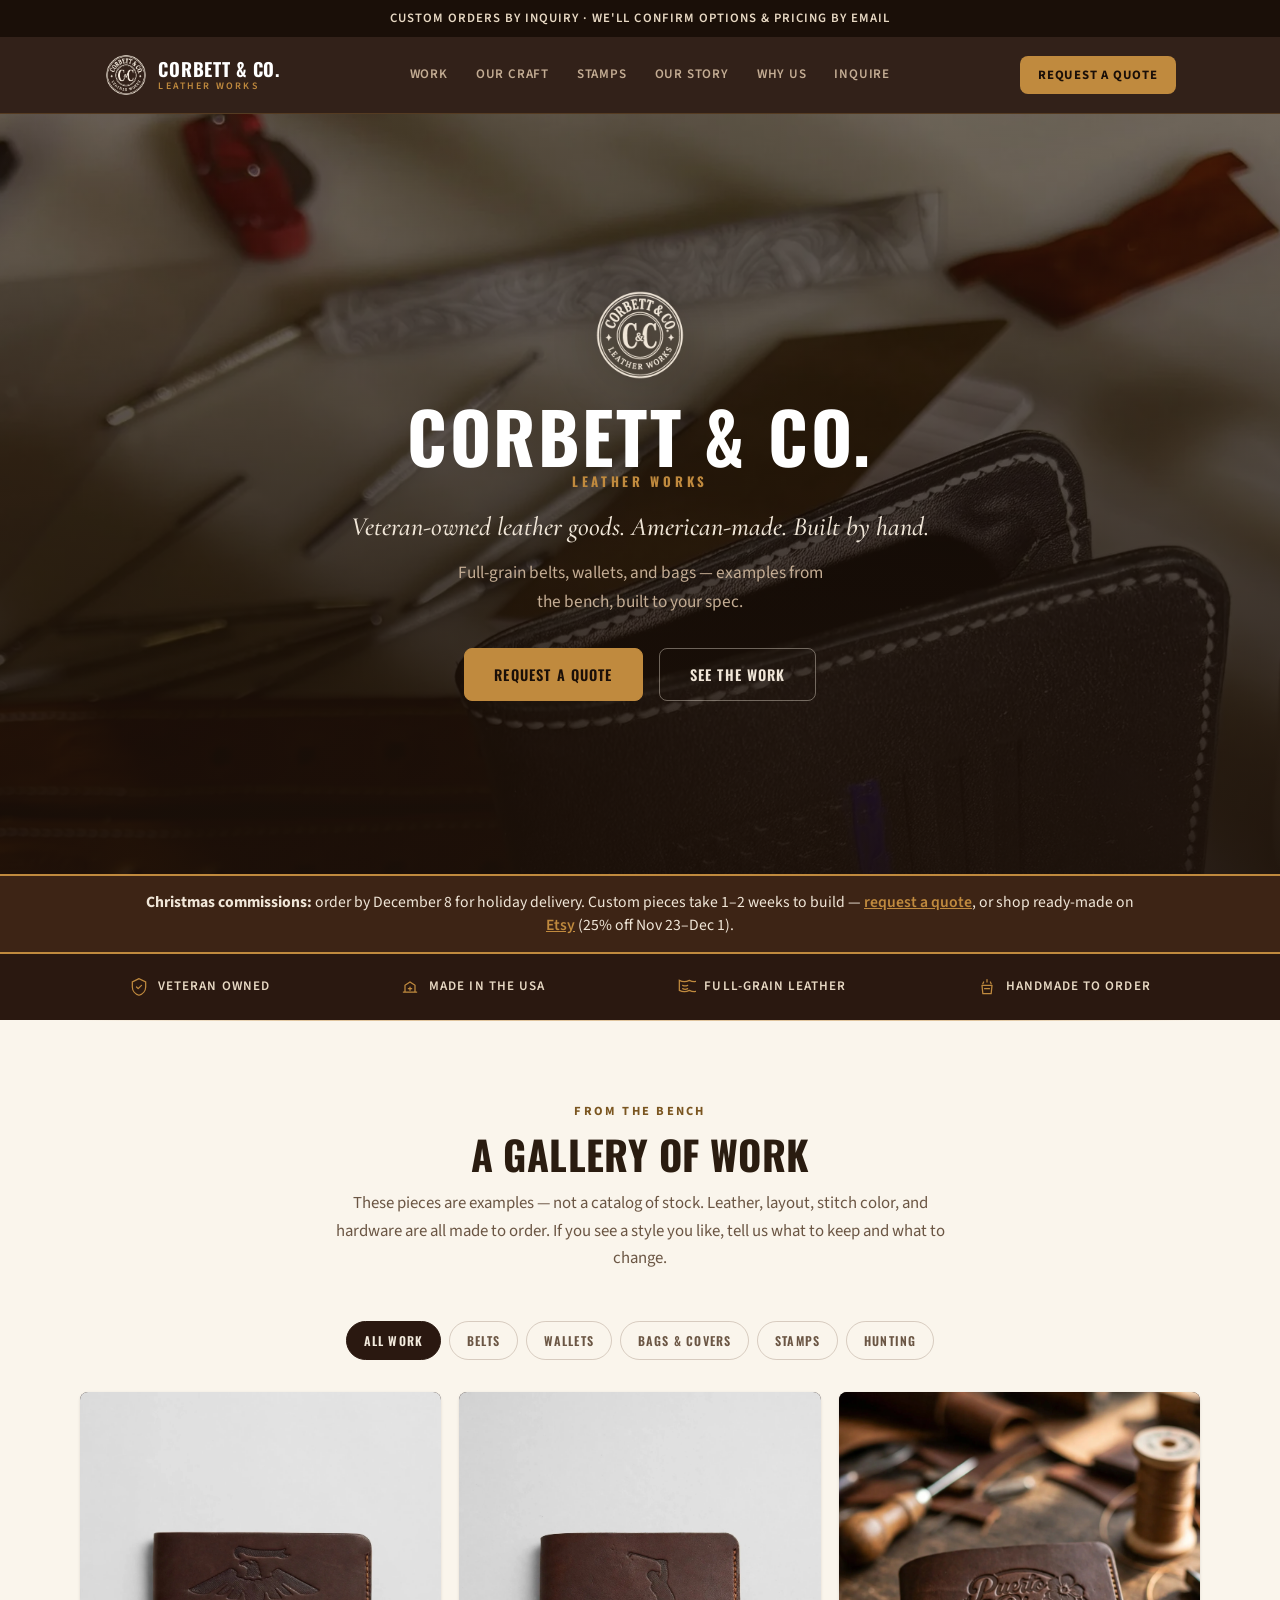
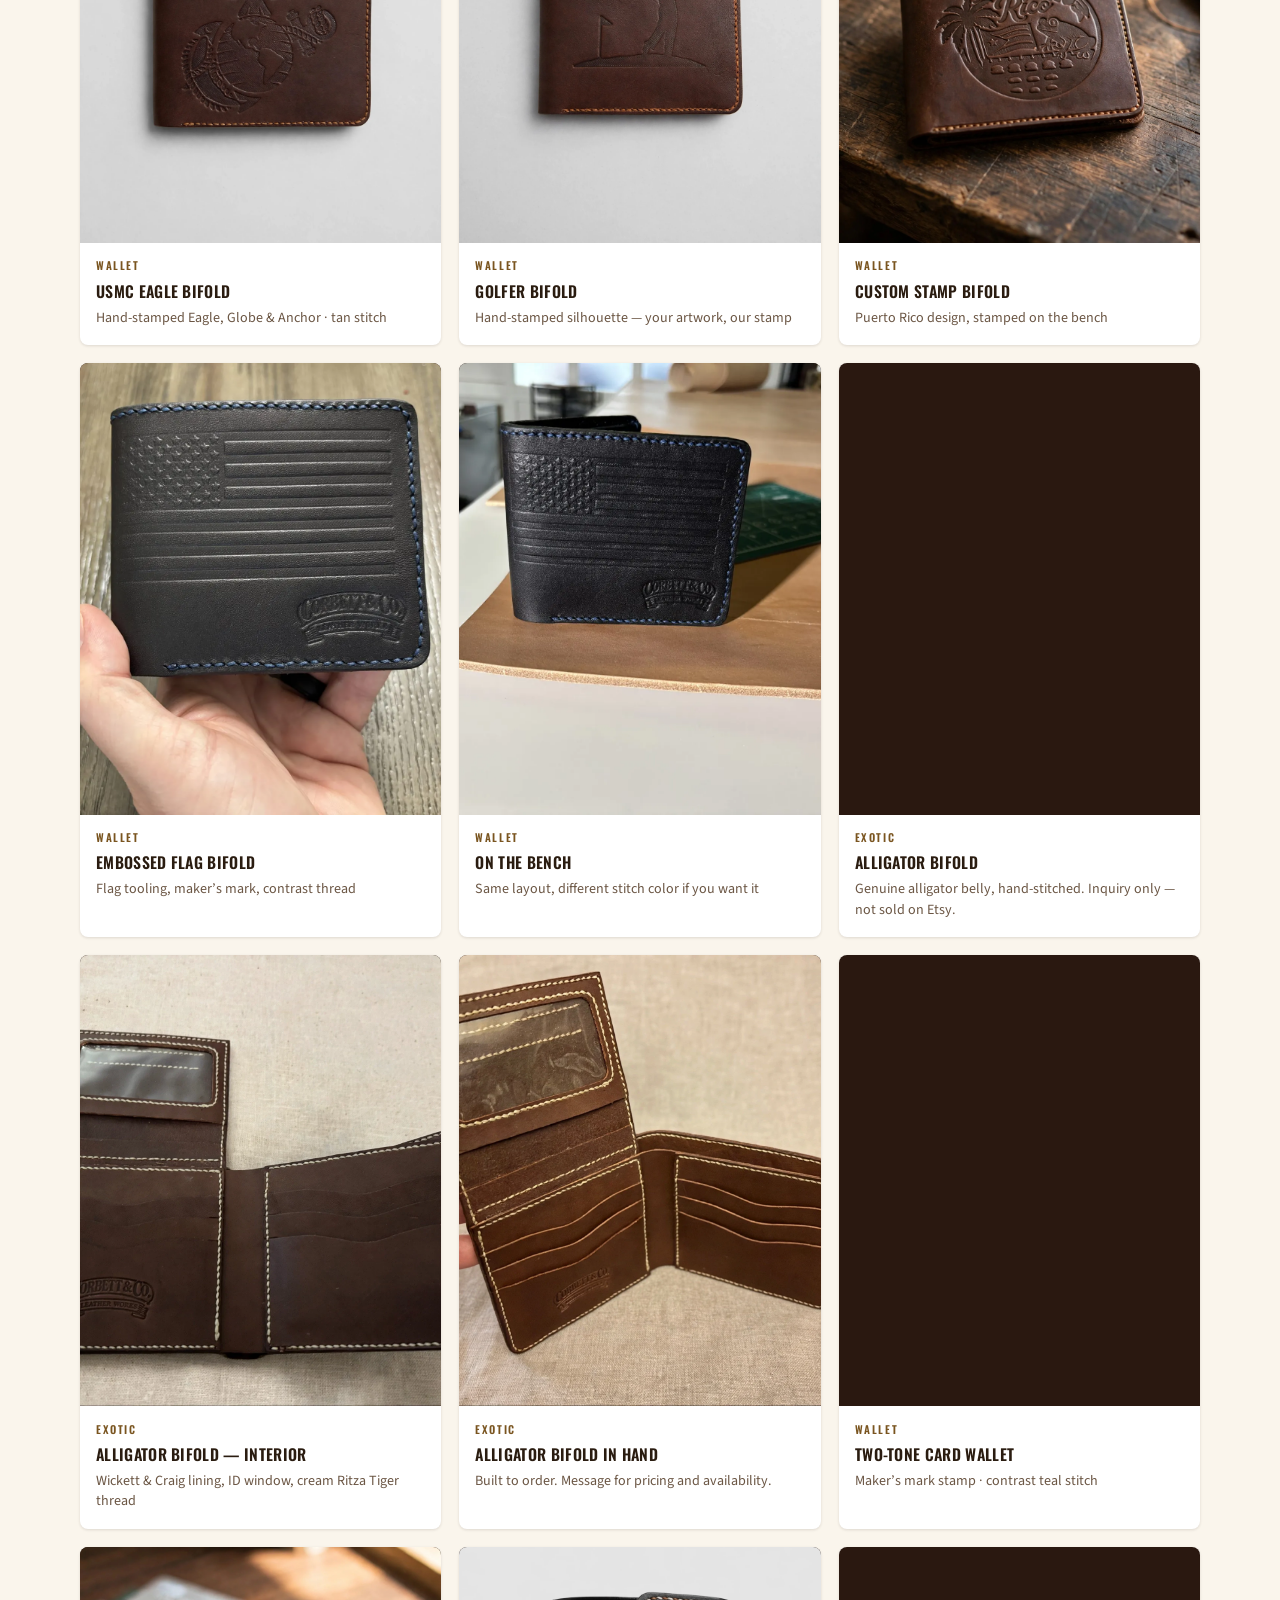
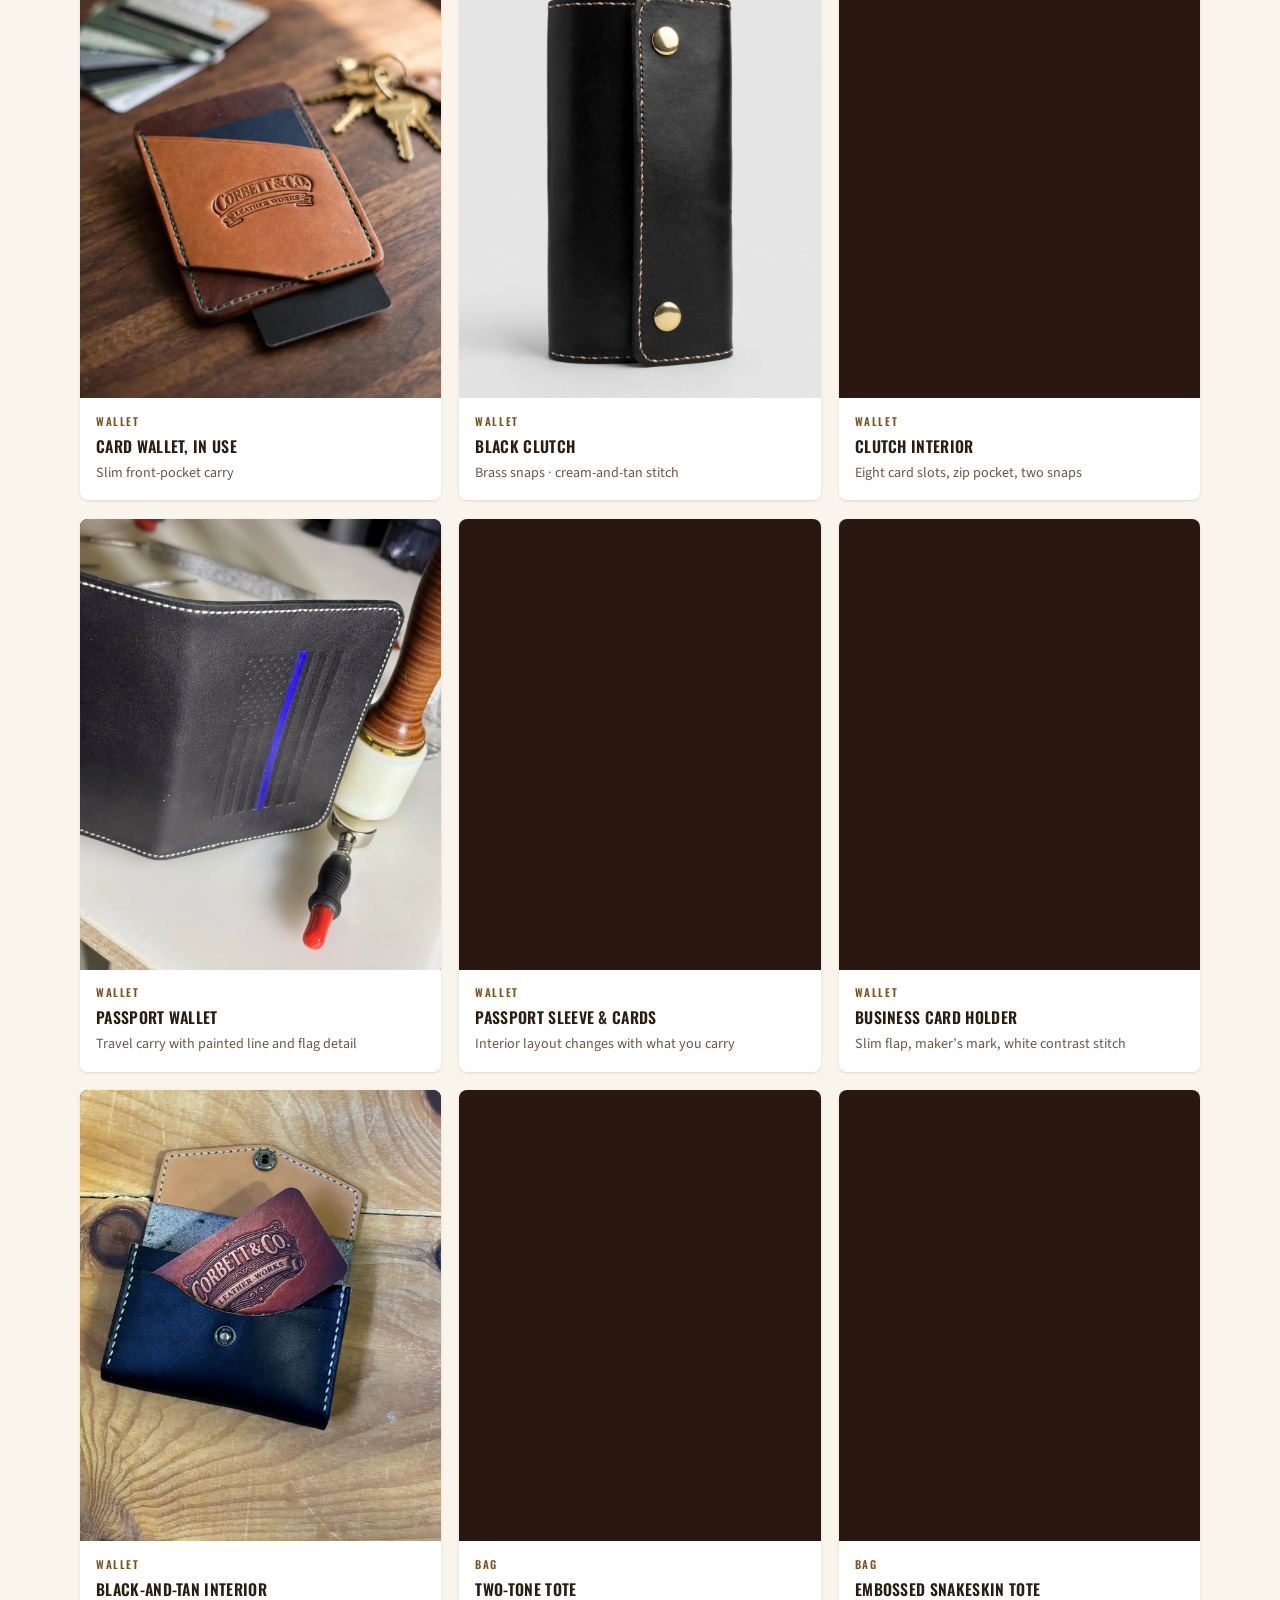
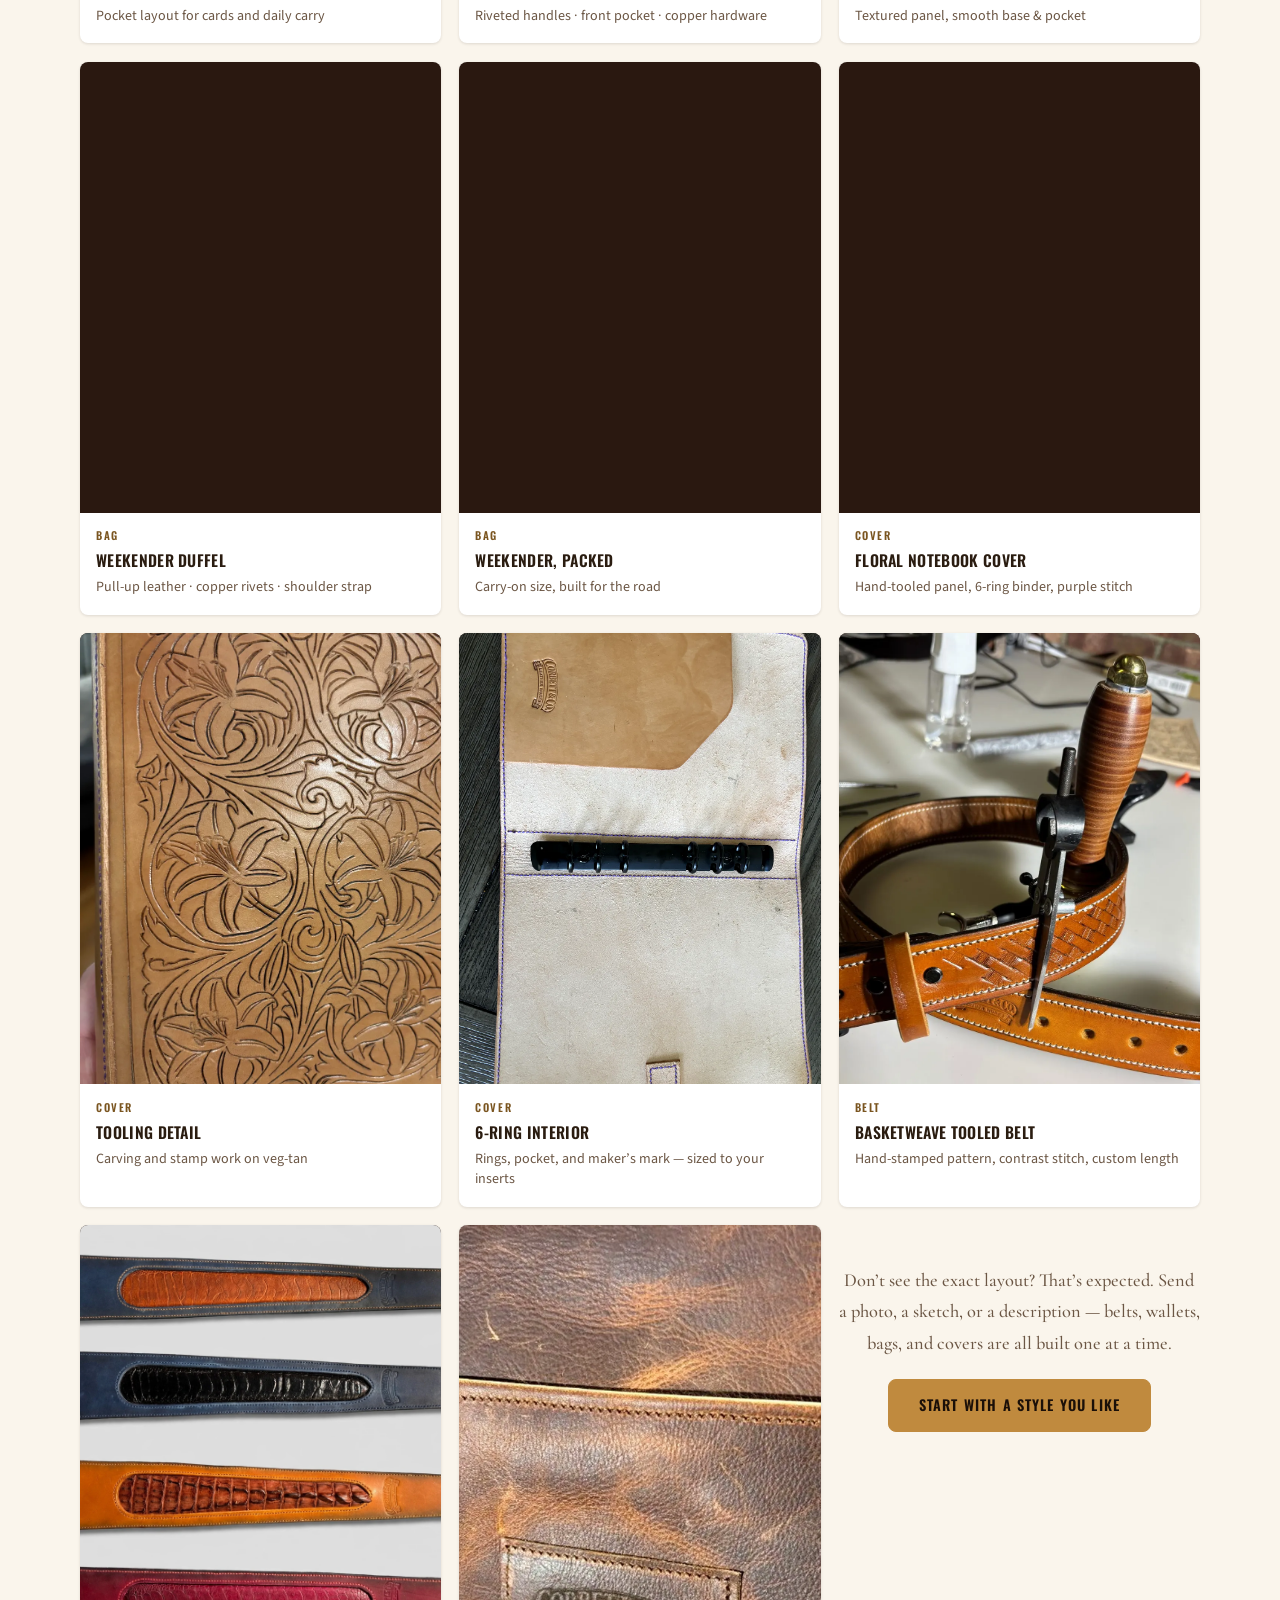
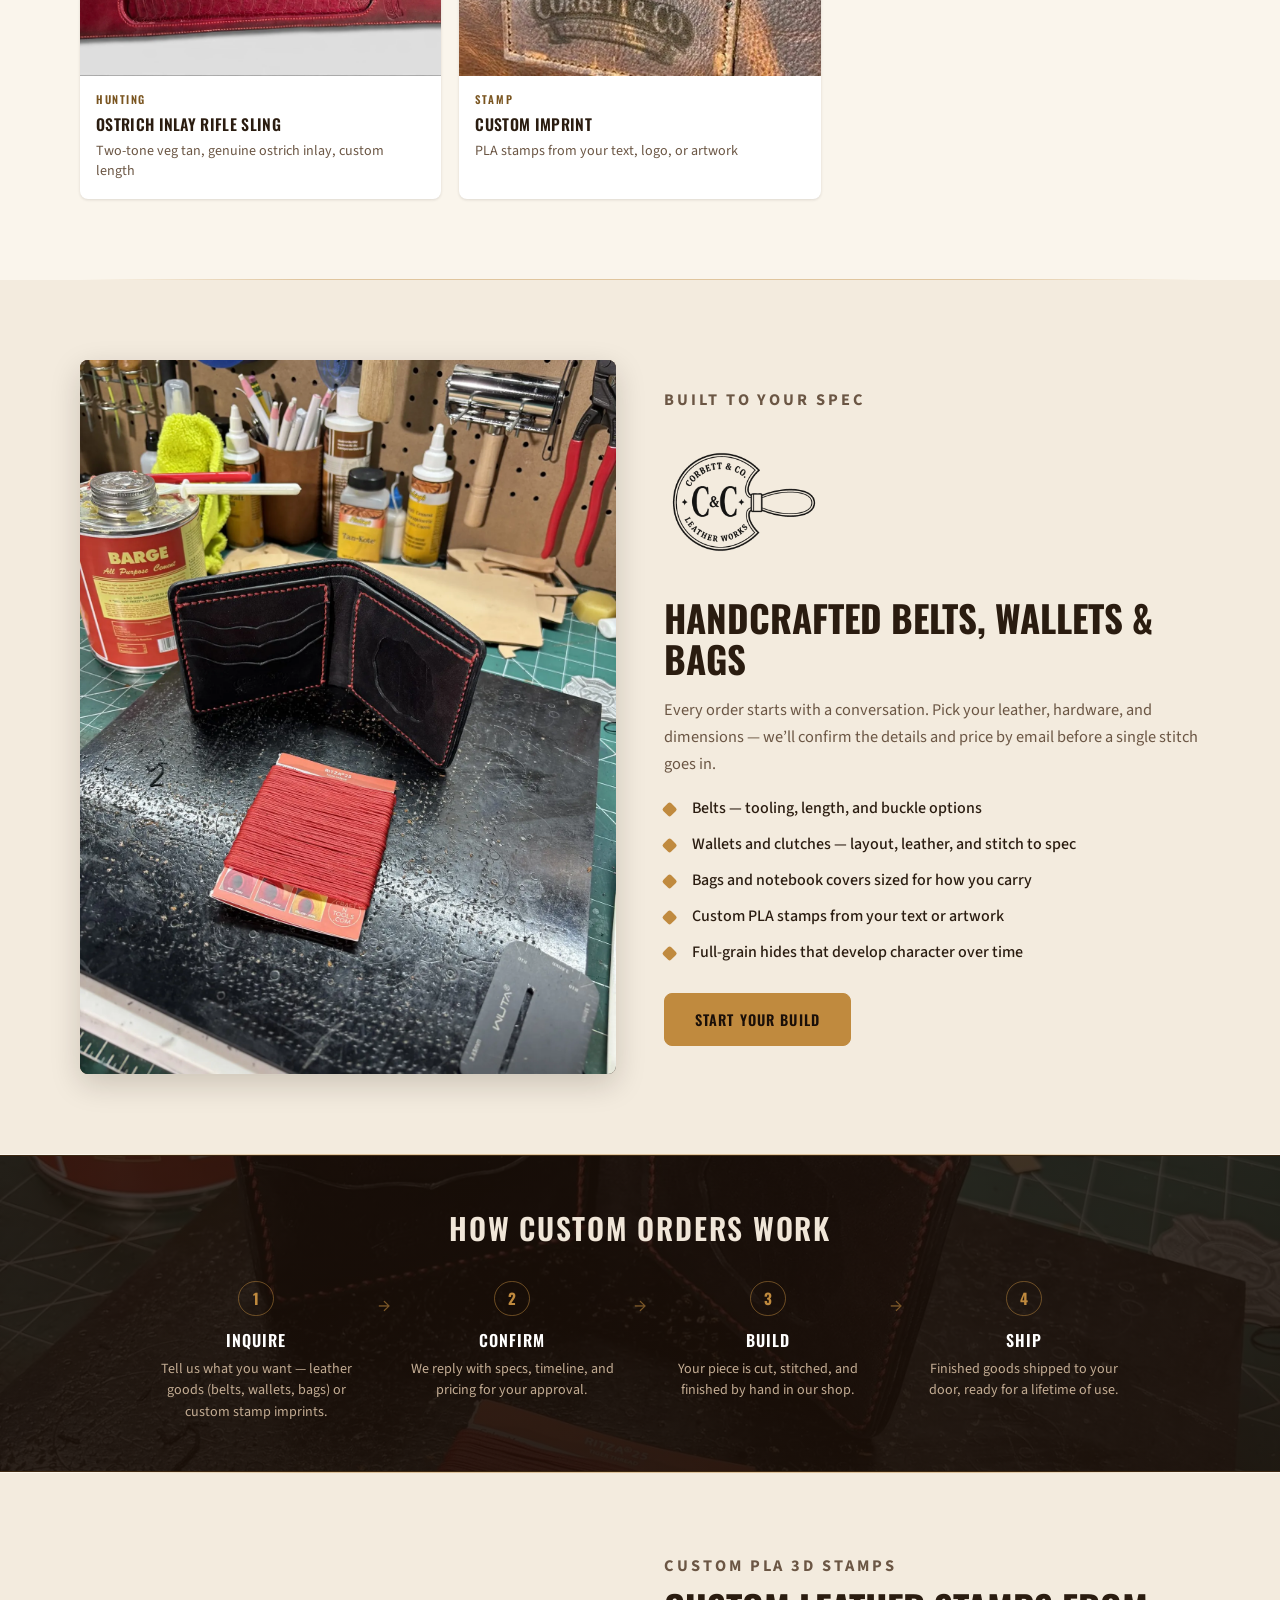
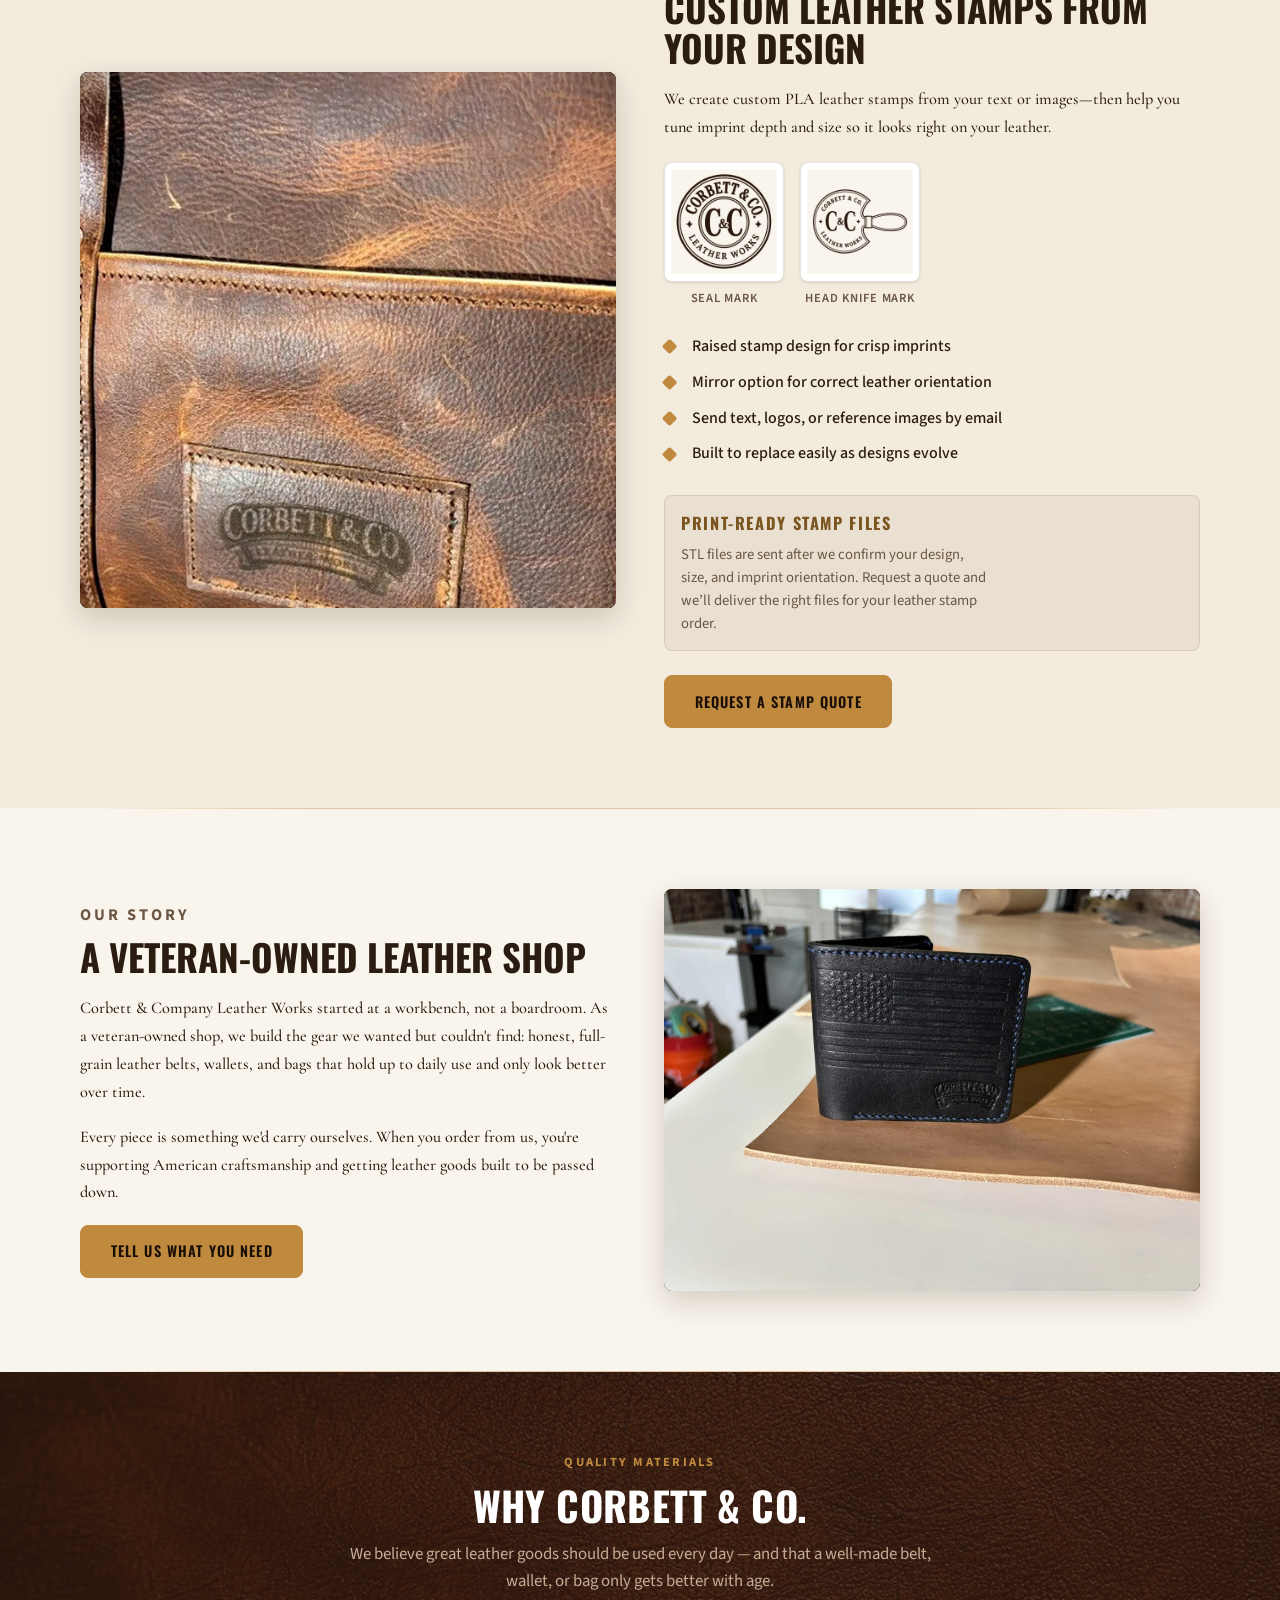
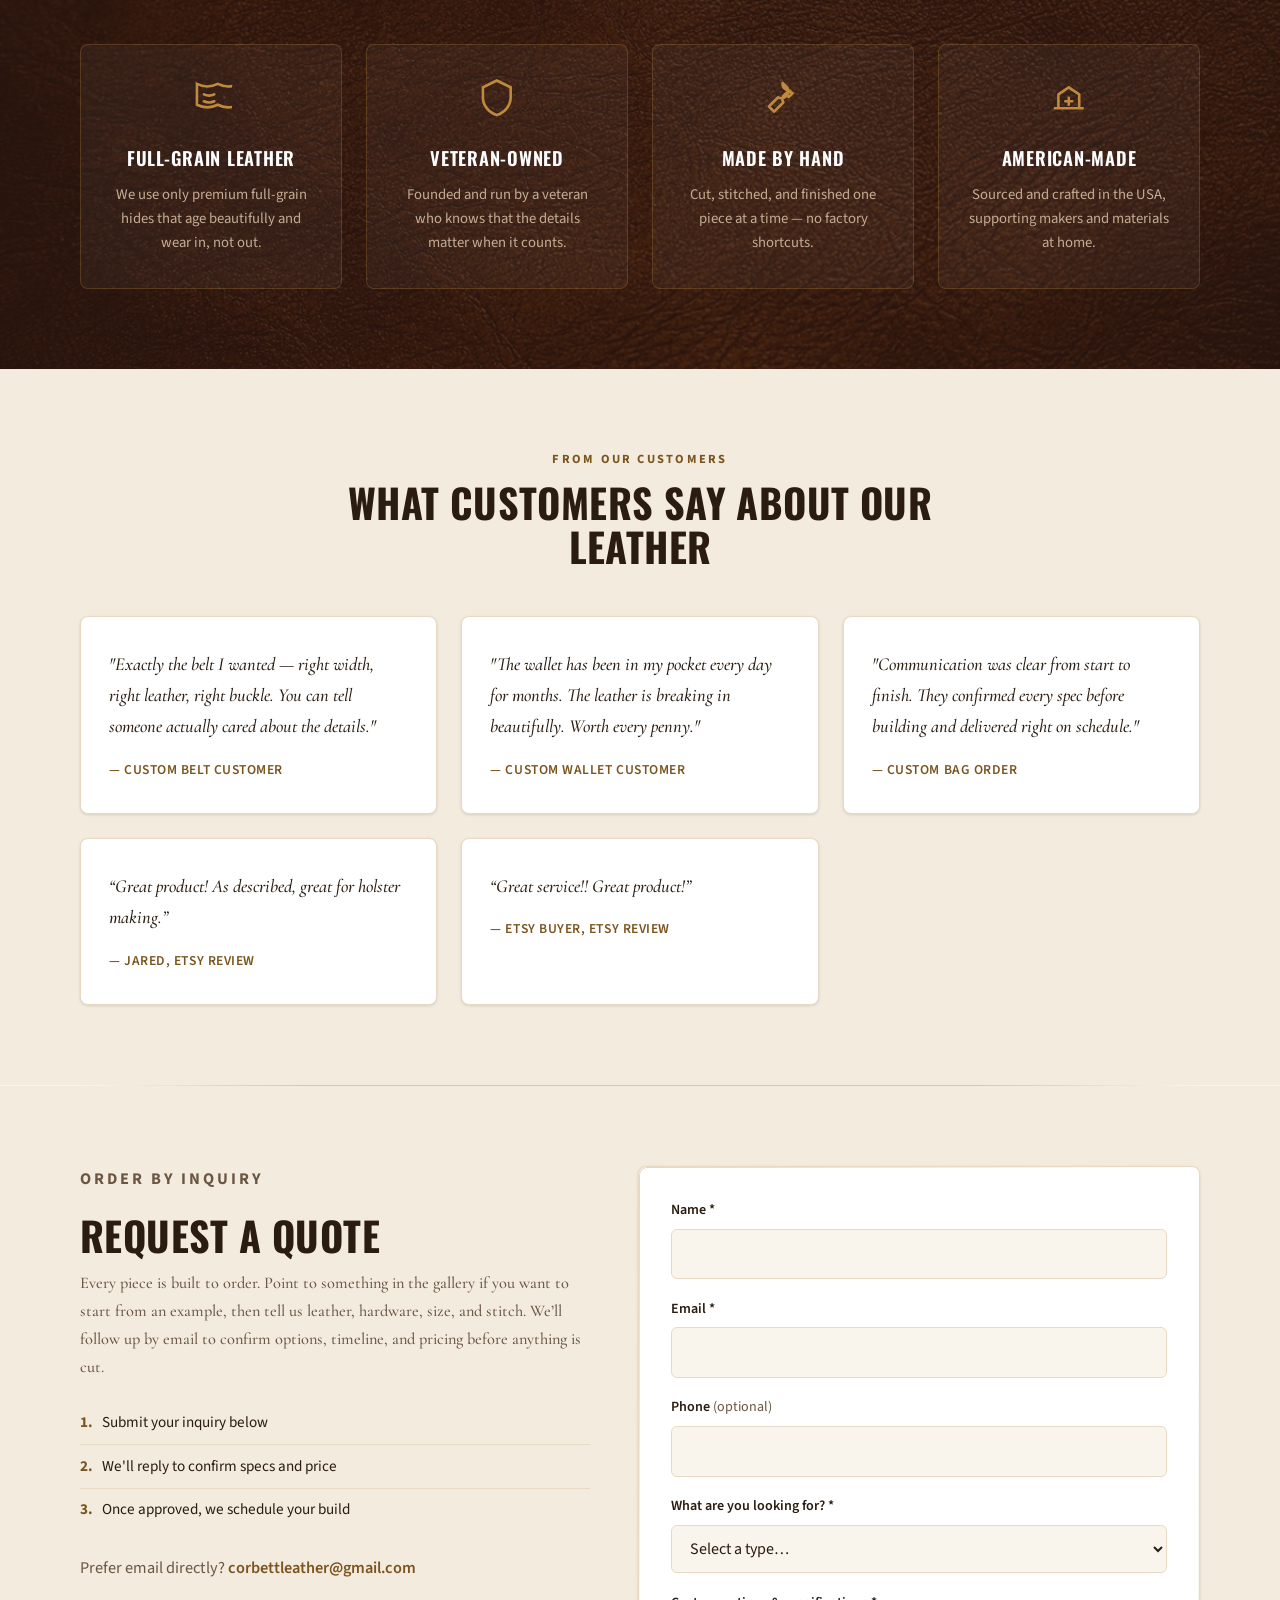
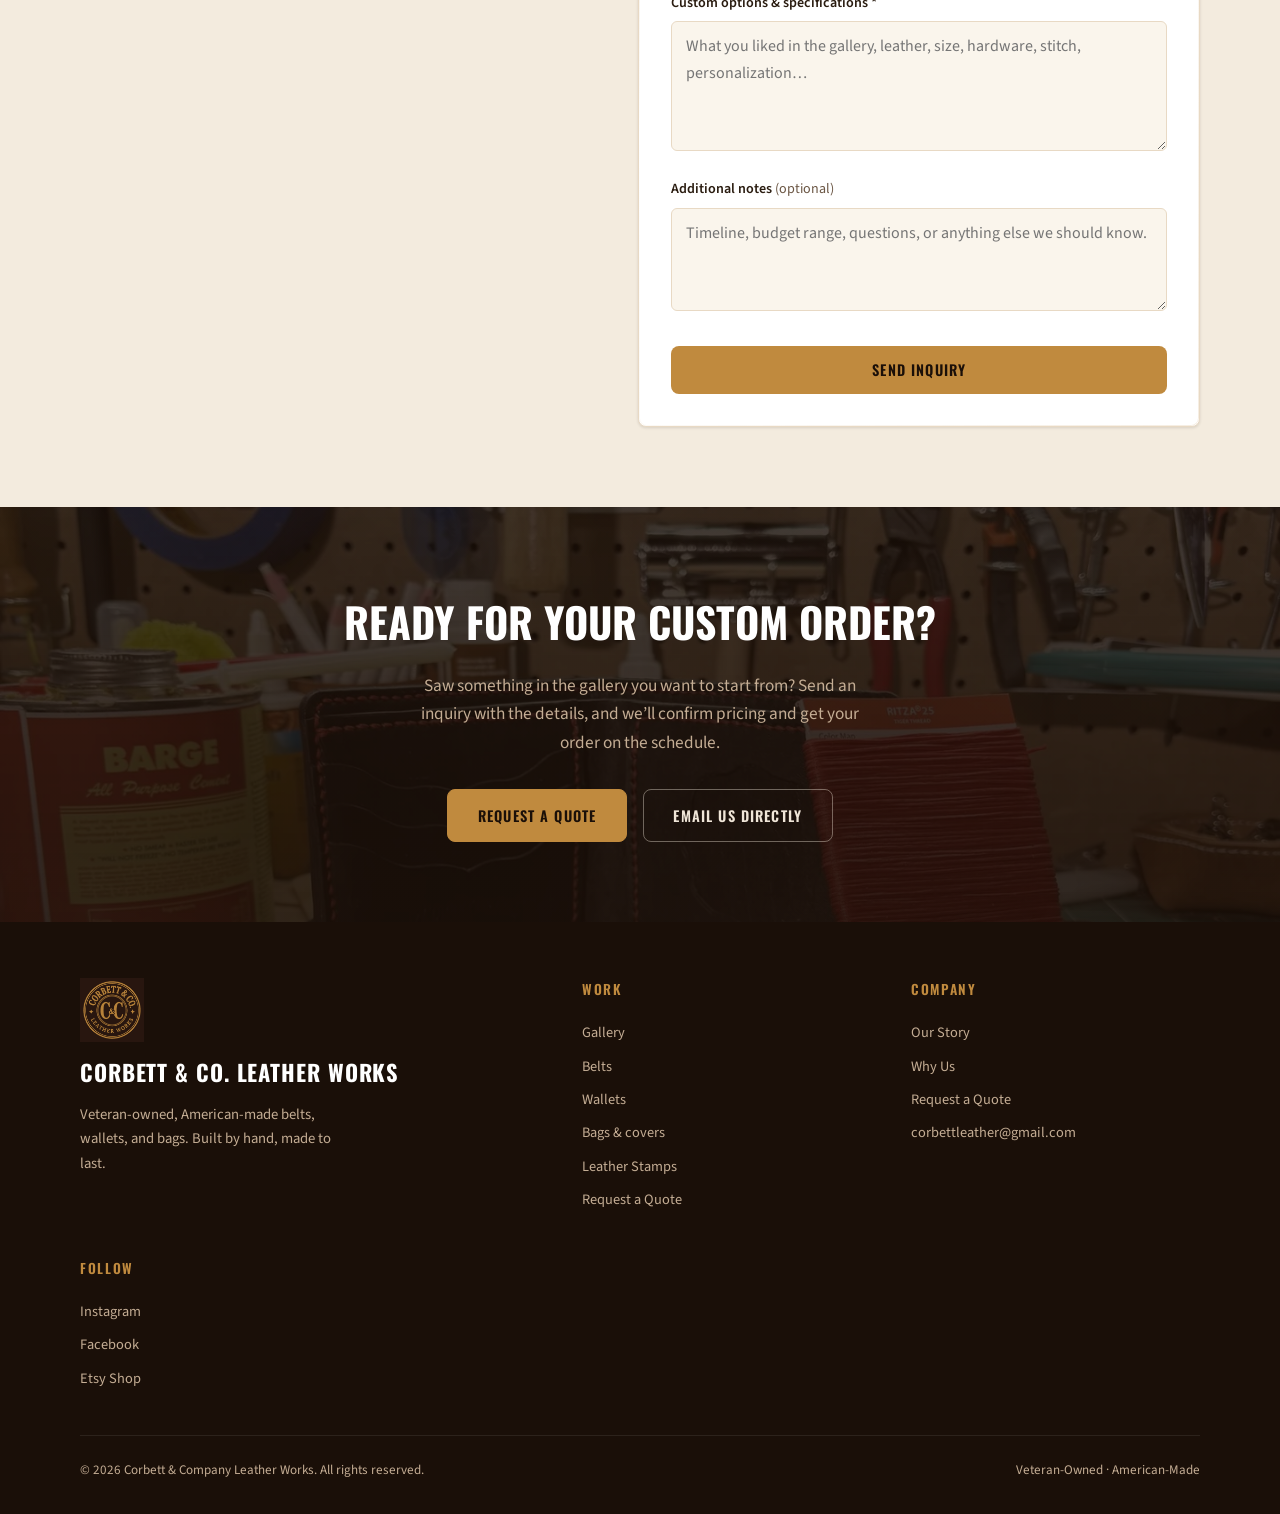
==== commit 55f6bc19: "Rework gallery with curated photos; add Hunting filter" ====
--- a/index.html
+++ b/index.html
@@ -16,7 +16,7 @@
     <link rel="icon" type="image/png" sizes="16x16" href="https://corbettleather.com/favicon-16x16.png?v=2" />
     <link rel="apple-touch-icon" sizes="180x180" href="https://corbettleather.com/apple-touch-icon.png?v=2" />
     <link rel="shortcut icon" href="https://corbettleather.com/favicon.ico?v=2" />
-    <link rel="stylesheet" href="assets/corbett-leather.css?v=23" />
+    <link rel="stylesheet" href="assets/corbett-leather.css?v=24" />
     <title>Corbett &amp; Co. Leather Works — Veteran-Owned Leather Goods</title>
     <meta
       name="description"
@@ -233,10 +233,435 @@
             <button type="button" class="work-filter" id="wallets" data-work-filter="wallets" aria-pressed="false">Wallets</button>
             <button type="button" class="work-filter" id="bags" data-work-filter="bags" aria-pressed="false">Bags &amp; covers</button>
             <button type="button" class="work-filter" data-work-filter="stamps" aria-pressed="false">Stamps</button>
+            <button type="button" class="work-filter" data-work-filter="hunting" aria-pressed="false">Hunting</button>
           </div>
 
-          <div class="work-gallery" id="work-grid">
-            <figure class="work-item" data-category="belts">
+          <div class="work-gallery" id="work-grid">            <figure class="work-item" data-category="wallets">
+              <button type="button" class="work-thumb" aria-label="View larger: USMC Eagle stamped bifold wallet">
+                <img
+                  src="assets/corbett-leather-wallet-usmc-studio.webp"
+                  alt="USMC Eagle stamped bifold wallet"
+                  width="2000"
+                  height="2651"
+                  loading="lazy"
+                  decoding="async"
+                  onerror="this.onerror=null;this.src='assets/corbett-leather-wallet-usmc-studio.jpg';"
+                />
+              </button>
+              <figcaption>
+                <span class="work-tag">Wallet</span>
+                <strong>USMC Eagle bifold</strong>
+                <span class="work-meta">Hand-stamped Eagle, Globe &amp; Anchor &middot; tan stitch</span>
+              </figcaption>
+            </figure>
+
+            <figure class="work-item" data-category="wallets">
+              <button type="button" class="work-thumb" aria-label="View larger: Golfer silhouette stamped bifold wallet">
+                <img
+                  src="assets/corbett-leather-wallet-golf-studio.webp"
+                  alt="Golfer silhouette stamped bifold wallet"
+                  width="2000"
+                  height="2651"
+                  loading="lazy"
+                  decoding="async"
+                  onerror="this.onerror=null;this.src='assets/corbett-leather-wallet-golf-studio.jpg';"
+                />
+              </button>
+              <figcaption>
+                <span class="work-tag">Wallet</span>
+                <strong>Golfer bifold</strong>
+                <span class="work-meta">Hand-stamped silhouette &mdash; your artwork, our stamp</span>
+              </figcaption>
+            </figure>
+
+            <figure class="work-item" data-category="wallets">
+              <button type="button" class="work-thumb" aria-label="View larger: Puerto Rico stamped bifold on workbench">
+                <img
+                  src="assets/corbett-leather-wallet-puertorico-bench.webp"
+                  alt="Puerto Rico stamped bifold on workbench"
+                  width="2000"
+                  height="2651"
+                  loading="lazy"
+                  decoding="async"
+                  onerror="this.onerror=null;this.src='assets/corbett-leather-wallet-puertorico-bench.jpg';"
+                />
+              </button>
+              <figcaption>
+                <span class="work-tag">Wallet</span>
+                <strong>Custom stamp bifold</strong>
+                <span class="work-meta">Puerto Rico design, stamped on the bench</span>
+              </figcaption>
+            </figure>
+
+<figure class="work-item" data-category="wallets">
+              <button type="button" class="work-thumb" aria-label="View larger: Embossed flag bifold">
+                <img
+                  src="assets/corbett-leather-wallet-flag-held.webp"
+                  alt="Black leather bifold with embossed American flag and contrast stitching"
+                  width="900"
+                  height="1200"
+                  loading="lazy"
+                  decoding="async"
+                  onerror="this.onerror=null;this.src='assets/corbett-leather-wallet-flag-held.jpg';"
+                />
+              </button>
+              <figcaption>
+                <span class="work-tag">Wallet</span>
+                <strong>Embossed flag bifold</strong>
+                <span class="work-meta">Flag tooling, maker&rsquo;s mark, contrast thread</span>
+              </figcaption>
+            </figure>
+<figure class="work-item" data-category="wallets">
+              <button type="button" class="work-thumb" aria-label="View larger: Flag bifold on the bench">
+                <img
+                  src="assets/corbett-leather-wallet-flag-bench.webp"
+                  alt="Embossed flag bifold on the workbench with Corbett &amp; Co. maker's mark"
+                  width="1600"
+                  height="1200"
+                  loading="lazy"
+                  decoding="async"
+                  onerror="this.onerror=null;this.src='assets/corbett-leather-wallet-flag-bench.jpg';"
+                />
+              </button>
+              <figcaption>
+                <span class="work-tag">Wallet</span>
+                <strong>On the bench</strong>
+                <span class="work-meta">Same layout, different stitch color if you want it</span>
+              </figcaption>
+            </figure>
+<figure class="work-item" data-category="wallets">
+              <button type="button" class="work-thumb" aria-label="View larger: Alligator bifold wallet, exterior">
+                <img
+                  src="assets/corbett-leather-gator-bifold-exterior.webp"
+                  alt="Handmade alligator bifold wallet, dark brown belly exterior"
+                  width="1824"
+                  height="1376"
+                  loading="lazy"
+                  decoding="async"
+                  onerror="this.onerror=null;this.src='assets/corbett-leather-gator-bifold-exterior.jpg';"
+                />
+              </button>
+              <figcaption>
+                <span class="work-tag">Exotic</span>
+                <strong>Alligator bifold</strong>
+                <span class="work-meta">Genuine alligator belly, hand-stitched. Inquiry only &mdash; not sold on Etsy.</span>
+              </figcaption>
+            </figure>
+<figure class="work-item" data-category="wallets">
+              <button type="button" class="work-thumb" aria-label="View larger: Alligator bifold wallet, interior">
+                <img
+                  src="assets/corbett-leather-gator-bifold-interior.webp"
+                  alt="Alligator bifold wallet interior with card slots and ID window"
+                  width="1824"
+                  height="1376"
+                  loading="lazy"
+                  decoding="async"
+                  onerror="this.onerror=null;this.src='assets/corbett-leather-gator-bifold-interior.jpg';"
+                />
+              </button>
+              <figcaption>
+                <span class="work-tag">Exotic</span>
+                <strong>Alligator bifold &mdash; interior</strong>
+                <span class="work-meta">Wickett &amp; Craig lining, ID window, cream Ritza Tiger thread</span>
+              </figcaption>
+            </figure>
+<figure class="work-item" data-category="wallets">
+              <button type="button" class="work-thumb" aria-label="View larger: Alligator bifold wallet in hand">
+                <img
+                  src="assets/corbett-leather-gator-bifold-handheld.webp"
+                  alt="Handmade alligator bifold wallet held in hand for scale"
+                  width="1824"
+                  height="1376"
+                  loading="lazy"
+                  decoding="async"
+                  onerror="this.onerror=null;this.src='assets/corbett-leather-gator-bifold-handheld.jpg';"
+                />
+              </button>
+              <figcaption>
+                <span class="work-tag">Exotic</span>
+                <strong>Alligator bifold in hand</strong>
+                <span class="work-meta">Built to order. Message for pricing and availability.</span>
+              </figcaption>
+            </figure>
+            <figure class="work-item" data-category="wallets">
+              <button type="button" class="work-thumb" aria-label="View larger: Two-tone card wallet with maker's mark">
+                <img
+                  src="assets/corbett-leather-card-wallet-studio.webp"
+                  alt="Two-tone card wallet with maker's mark"
+                  width="2000"
+                  height="2651"
+                  loading="lazy"
+                  decoding="async"
+                  onerror="this.onerror=null;this.src='assets/corbett-leather-card-wallet-studio.jpg';"
+                />
+              </button>
+              <figcaption>
+                <span class="work-tag">Wallet</span>
+                <strong>Two-tone card wallet</strong>
+                <span class="work-meta">Maker&rsquo;s mark stamp &middot; contrast teal stitch</span>
+              </figcaption>
+            </figure>
+
+            <figure class="work-item" data-category="wallets">
+              <button type="button" class="work-thumb" aria-label="View larger: Card wallet with cards and keys on desk">
+                <img
+                  src="assets/corbett-leather-card-wallet-lifestyle.webp"
+                  alt="Card wallet with cards and keys on desk"
+                  width="2000"
+                  height="2651"
+                  loading="lazy"
+                  decoding="async"
+                  onerror="this.onerror=null;this.src='assets/corbett-leather-card-wallet-lifestyle.jpg';"
+                />
+              </button>
+              <figcaption>
+                <span class="work-tag">Wallet</span>
+                <strong>Card wallet, in use</strong>
+                <span class="work-meta">Slim front-pocket carry</span>
+              </figcaption>
+            </figure>
+
+            <figure class="work-item" data-category="wallets">
+              <button type="button" class="work-thumb" aria-label="View larger: Black leather clutch with brass snaps">
+                <img
+                  src="assets/corbett-leather-clutch-black-studio.webp"
+                  alt="Black leather clutch with brass snaps"
+                  width="2000"
+                  height="2651"
+                  loading="lazy"
+                  decoding="async"
+                  onerror="this.onerror=null;this.src='assets/corbett-leather-clutch-black-studio.jpg';"
+                />
+              </button>
+              <figcaption>
+                <span class="work-tag">Wallet</span>
+                <strong>Black clutch</strong>
+                <span class="work-meta">Brass snaps &middot; cream-and-tan stitch</span>
+              </figcaption>
+            </figure>
+
+            <figure class="work-item" data-category="wallets">
+              <button type="button" class="work-thumb" aria-label="View larger: Clutch wallet interior layout">
+                <img
+                  src="assets/corbett-leather-clutch-interior-studio.webp"
+                  alt="Clutch wallet interior layout"
+                  width="2000"
+                  height="2651"
+                  loading="lazy"
+                  decoding="async"
+                  onerror="this.onerror=null;this.src='assets/corbett-leather-clutch-interior-studio.jpg';"
+                />
+              </button>
+              <figcaption>
+                <span class="work-tag">Wallet</span>
+                <strong>Clutch interior</strong>
+                <span class="work-meta">Eight card slots, zip pocket, two snaps</span>
+              </figcaption>
+            </figure>
+
+<figure class="work-item" data-category="wallets">
+              <button type="button" class="work-thumb" aria-label="View larger: Passport wallet with blue line">
+                <img
+                  src="assets/corbett-leather-blueline-passport-hero.webp"
+                  alt="Black leather passport wallet with embossed flag and thin blue line"
+                  width="900"
+                  height="1200"
+                  loading="lazy"
+                  decoding="async"
+                  onerror="this.onerror=null;this.src='assets/corbett-leather-blueline-passport-hero.jpg';"
+                />
+              </button>
+              <figcaption>
+                <span class="work-tag">Wallet</span>
+                <strong>Passport wallet</strong>
+                <span class="work-meta">Travel carry with painted line and flag detail</span>
+              </figcaption>
+            </figure>
+<figure class="work-item" data-category="wallets">
+              <button type="button" class="work-thumb" aria-label="View larger: Open passport wallet">
+                <img
+                  src="assets/corbett-leather-blueline-passport-open.webp"
+                  alt="Open passport wallet with U.S. passport, card slots, and maker's mark"
+                  width="900"
+                  height="1200"
+                  loading="lazy"
+                  decoding="async"
+                  onerror="this.onerror=null;this.src='assets/corbett-leather-blueline-passport-open.jpg';"
+                />
+              </button>
+              <figcaption>
+                <span class="work-tag">Wallet</span>
+                <strong>Passport sleeve &amp; cards</strong>
+                <span class="work-meta">Interior layout changes with what you carry</span>
+              </figcaption>
+            </figure>
+<figure class="work-item" data-category="wallets">
+              <button type="button" class="work-thumb" aria-label="View larger: Business Card Holder">
+                <img
+                  src="assets/corbett-leather-envelope-wallet-closed.webp"
+                  alt="Black leather business card holder with embossed maker's mark and white stitching"
+                  width="1246"
+                  height="1400"
+                  loading="lazy"
+                  decoding="async"
+                  onerror="this.onerror=null;this.src='assets/corbett-leather-envelope-wallet-closed.jpg';"
+                />
+              </button>
+              <figcaption>
+                <span class="work-tag">Wallet</span>
+                <strong>Business Card Holder</strong>
+                <span class="work-meta">Slim flap, maker&rsquo;s mark, white contrast stitch</span>
+              </figcaption>
+            </figure>
+<figure class="work-item" data-category="wallets">
+              <button type="button" class="work-thumb" aria-label="View larger: Business Card Holder interior">
+                <img
+                  src="assets/corbett-leather-envelope-wallet-open-card.webp"
+                  alt="Open business card holder with brand card in the pocket and tan interior"
+                  width="1049"
+                  height="1400"
+                  loading="lazy"
+                  decoding="async"
+                  onerror="this.onerror=null;this.src='assets/corbett-leather-envelope-wallet-open-card.jpg';"
+                />
+              </button>
+              <figcaption>
+                <span class="work-tag">Wallet</span>
+                <strong>Black-and-tan interior</strong>
+                <span class="work-meta">Pocket layout for cards and daily carry</span>
+              </figcaption>
+            </figure>
+            <figure class="work-item" data-category="bags">
+              <button type="button" class="work-thumb" aria-label="View larger: Two-tone leather tote on rustic bench">
+                <img
+                  src="assets/corbett-leather-tote-lifestyle.webp"
+                  alt="Two-tone leather tote on rustic bench"
+                  width="2000"
+                  height="2651"
+                  loading="lazy"
+                  decoding="async"
+                  onerror="this.onerror=null;this.src='assets/corbett-leather-tote-lifestyle.jpg';"
+                />
+              </button>
+              <figcaption>
+                <span class="work-tag">Bag</span>
+                <strong>Two-tone tote</strong>
+                <span class="work-meta">Riveted handles &middot; front pocket &middot; copper hardware</span>
+              </figcaption>
+            </figure>
+
+            <figure class="work-item" data-category="bags">
+              <button type="button" class="work-thumb" aria-label="View larger: Embossed snakeskin leather tote">
+                <img
+                  src="assets/corbett-leather-tote-snakeskin-studio.webp"
+                  alt="Embossed snakeskin leather tote"
+                  width="2000"
+                  height="2651"
+                  loading="lazy"
+                  decoding="async"
+                  onerror="this.onerror=null;this.src='assets/corbett-leather-tote-snakeskin-studio.jpg';"
+                />
+              </button>
+              <figcaption>
+                <span class="work-tag">Bag</span>
+                <strong>Embossed snakeskin tote</strong>
+                <span class="work-meta">Textured panel, smooth base &amp; pocket</span>
+              </figcaption>
+            </figure>
+
+            <figure class="work-item" data-category="bags">
+              <button type="button" class="work-thumb" aria-label="View larger: Leather weekender duffel studio shot">
+                <img
+                  src="assets/corbett-leather-weekender-studio.webp"
+                  alt="Leather weekender duffel studio shot"
+                  width="2651"
+                  height="2000"
+                  loading="lazy"
+                  decoding="async"
+                  onerror="this.onerror=null;this.src='assets/corbett-leather-weekender-studio.jpg';"
+                />
+              </button>
+              <figcaption>
+                <span class="work-tag">Bag</span>
+                <strong>Weekender duffel</strong>
+                <span class="work-meta">Pull-up leather &middot; copper rivets &middot; shoulder strap</span>
+              </figcaption>
+            </figure>
+
+            <figure class="work-item" data-category="bags">
+              <button type="button" class="work-thumb" aria-label="View larger: Weekender duffel with shirt and sunglasses">
+                <img
+                  src="assets/corbett-leather-weekender-lifestyle.webp"
+                  alt="Weekender duffel with shirt and sunglasses"
+                  width="2651"
+                  height="2000"
+                  loading="lazy"
+                  decoding="async"
+                  onerror="this.onerror=null;this.src='assets/corbett-leather-weekender-lifestyle.jpg';"
+                />
+              </button>
+              <figcaption>
+                <span class="work-tag">Bag</span>
+                <strong>Weekender, packed</strong>
+                <span class="work-meta">Carry-on size, built for the road</span>
+              </figcaption>
+            </figure>
+
+<figure class="work-item" data-category="bags">
+              <button type="button" class="work-thumb" aria-label="View larger: Hand-tooled floral notebook cover">
+                <img
+                  src="assets/corbett-leather-lily-binder-flat.webp"
+                  alt="Hand-tooled floral leather notebook cover with purple contrast stitching"
+                  width="1200"
+                  height="1600"
+                  loading="lazy"
+                  decoding="async"
+                  onerror="this.onerror=null;this.src='assets/corbett-leather-lily-binder-flat.jpg';"
+                />
+              </button>
+              <figcaption>
+                <span class="work-tag">Cover</span>
+                <strong>Floral notebook cover</strong>
+                <span class="work-meta">Hand-tooled panel, 6-ring binder, purple stitch</span>
+              </figcaption>
+            </figure>
+<figure class="work-item" data-category="bags">
+              <button type="button" class="work-thumb" aria-label="View larger: Floral tooling detail">
+                <img
+                  src="assets/corbett-leather-lily-binder-held.webp"
+                  alt="Close detail of hand-tooled lily and vine carving on leather"
+                  width="886"
+                  height="1400"
+                  loading="lazy"
+                  decoding="async"
+                  onerror="this.onerror=null;this.src='assets/corbett-leather-lily-binder-held.jpg';"
+                />
+              </button>
+              <figcaption>
+                <span class="work-tag">Cover</span>
+                <strong>Tooling detail</strong>
+                <span class="work-meta">Carving and stamp work on veg-tan</span>
+              </figcaption>
+            </figure>
+<figure class="work-item" data-category="bags">
+              <button type="button" class="work-thumb" aria-label="View larger: 6-ring notebook cover interior">
+                <img
+                  src="assets/corbett-leather-binder-open.webp"
+                  alt="Open 6-ring leather notebook cover with purple stitching and embossed logo"
+                  width="1173"
+                  height="1600"
+                  loading="lazy"
+                  decoding="async"
+                  onerror="this.onerror=null;this.src='assets/corbett-leather-binder-open.jpg';"
+                />
+              </button>
+              <figcaption>
+                <span class="work-tag">Cover</span>
+                <strong>6-ring interior</strong>
+                <span class="work-meta">Rings, pocket, and maker&rsquo;s mark — sized to your inserts</span>
+              </figcaption>
+            </figure>
+<figure class="work-item" data-category="belts">
               <button type="button" class="work-thumb" aria-label="View larger: Basketweave tooled belt">
                 <img
                   src="assets/corbett-leather-heritage-belt.webp"
@@ -254,330 +679,25 @@
                 <span class="work-meta">Hand-stamped pattern, contrast stitch, custom length</span>
               </figcaption>
             </figure>
-
-            <figure class="work-item" data-category="wallets">
-              <button type="button" class="work-thumb" aria-label="View larger: Embossed flag bifold">
-                <img
-                  src="assets/corbett-leather-wallet-flag-held.webp"
-                  alt="Black leather bifold with embossed American flag and contrast stitching"
-                  width="900"
-                  height="1200"
-                  loading="lazy"
-                  decoding="async"
-                  onerror="this.onerror=null;this.src='assets/corbett-leather-wallet-flag-held.jpg';"
-                />
-              </button>
-              <figcaption>
-                <span class="work-tag">Wallet</span>
-                <strong>Embossed flag bifold</strong>
-                <span class="work-meta">Flag tooling, maker&rsquo;s mark, contrast thread</span>
-              </figcaption>
-            </figure>
-
-            <figure class="work-item" data-category="wallets">
-              <button type="button" class="work-thumb" aria-label="View larger: Flag bifold on the bench">
-                <img
-                  src="assets/corbett-leather-wallet-flag-bench.webp"
-                  alt="Embossed flag bifold on the workbench with Corbett &amp; Co. maker's mark"
-                  width="1600"
-                  height="1200"
-                  loading="lazy"
-                  decoding="async"
-                  onerror="this.onerror=null;this.src='assets/corbett-leather-wallet-flag-bench.jpg';"
-                />
-              </button>
-              <figcaption>
-                <span class="work-tag">Wallet</span>
-                <strong>On the bench</strong>
-                <span class="work-meta">Same layout, different stitch color if you want it</span>
-              </figcaption>
-            </figure>
-
-            <figure class="work-item" data-category="wallets">
-              <button type="button" class="work-thumb work-thumb--center" aria-label="View larger: Badge wallet">
-                <img
-                  src="assets/corbett-leather-wallet-sentinel-badge.webp"
-                  alt="Leather badge wallet with a shield cutout and badge seated in place"
-                  width="900"
-                  height="1200"
-                  loading="lazy"
-                  decoding="async"
-                  onerror="this.onerror=null;this.src='assets/corbett-leather-wallet-sentinel-badge.jpg';"
-                />
-              </button>
-              <figcaption>
-                <span class="work-tag">Wallet</span>
-                <strong>Badge wallet</strong>
-                <span class="work-meta">Shield cutout, card slots, stitch to match the line you serve</span>
-              </figcaption>
-            </figure>
-
-            <figure class="work-item" data-category="wallets">
-              <button type="button" class="work-thumb" aria-label="View larger: Pair of contrast-stitch bifolds">
-                <img
-                  src="assets/corbett-leather-wallet-pair.webp"
-                  alt="Two leather bifolds side by side with red and blue contrast stitching"
-                  width="900"
-                  height="1200"
-                  loading="lazy"
-                  decoding="async"
-                  onerror="this.onerror=null;this.src='assets/corbett-leather-wallet-pair.jpg';"
-                />
-              </button>
-              <figcaption>
-                <span class="work-tag">Wallet</span>
-                <strong>Contrast stitch pair</strong>
-                <span class="work-meta">Thread color is a choice, not a fixed model</span>
-              </figcaption>
-            </figure>
-
-            <figure class="work-item" data-category="wallets">
-              <button type="button" class="work-thumb" aria-label="View larger: Passport wallet with blue line">
-                <img
-                  src="assets/corbett-leather-blueline-passport-hero.webp"
-                  alt="Black leather passport wallet with embossed flag and thin blue line"
-                  width="900"
-                  height="1200"
-                  loading="lazy"
-                  decoding="async"
-                  onerror="this.onerror=null;this.src='assets/corbett-leather-blueline-passport-hero.jpg';"
-                />
-              </button>
-              <figcaption>
-                <span class="work-tag">Wallet</span>
-                <strong>Passport wallet</strong>
-                <span class="work-meta">Travel carry with painted line and flag detail</span>
-              </figcaption>
-            </figure>
-
-            <figure class="work-item" data-category="wallets">
-              <button type="button" class="work-thumb" aria-label="View larger: Open passport wallet">
-                <img
-                  src="assets/corbett-leather-blueline-passport-open.webp"
-                  alt="Open passport wallet with U.S. passport, card slots, and maker's mark"
-                  width="900"
-                  height="1200"
-                  loading="lazy"
-                  decoding="async"
-                  onerror="this.onerror=null;this.src='assets/corbett-leather-blueline-passport-open.jpg';"
-                />
-              </button>
-              <figcaption>
-                <span class="work-tag">Wallet</span>
-                <strong>Passport sleeve &amp; cards</strong>
-                <span class="work-meta">Interior layout changes with what you carry</span>
-              </figcaption>
-            </figure>
-
-            <figure class="work-item" data-category="wallets">
-              <button type="button" class="work-thumb work-thumb--center" aria-label="View larger: Open passport wallet on the bench">
-                <img
-                  src="assets/corbett-leather-wallet-card-styled.jpg"
-                  alt="Open tan leather passport wallet with ID card and U.S. passport on the workbench"
-                  width="1200"
-                  height="1600"
-                  loading="lazy"
-                  decoding="async"
-                />
-              </button>
-              <figcaption>
-                <span class="work-tag">Wallet</span>
-                <strong>Tan passport carry</strong>
-                <span class="work-meta">Different hide, same idea — built around the passport</span>
-              </figcaption>
-            </figure>
-
-            <figure class="work-item" data-category="wallets">
-              <button type="button" class="work-thumb" aria-label="View larger: Business Card Holder">
-                <img
-                  src="assets/corbett-leather-envelope-wallet-closed.webp"
-                  alt="Black leather business card holder with embossed maker's mark and white stitching"
-                  width="1246"
-                  height="1400"
-                  loading="lazy"
-                  decoding="async"
-                  onerror="this.onerror=null;this.src='assets/corbett-leather-envelope-wallet-closed.jpg';"
-                />
-              </button>
-              <figcaption>
-                <span class="work-tag">Wallet</span>
-                <strong>Business Card Holder</strong>
-                <span class="work-meta">Slim flap, maker&rsquo;s mark, white contrast stitch</span>
-              </figcaption>
-            </figure>
-
-            <figure class="work-item" data-category="wallets">
-              <button type="button" class="work-thumb" aria-label="View larger: Business Card Holder interior">
-                <img
-                  src="assets/corbett-leather-envelope-wallet-open-card.webp"
-                  alt="Open business card holder with brand card in the pocket and tan interior"
-                  width="1049"
-                  height="1400"
-                  loading="lazy"
-                  decoding="async"
-                  onerror="this.onerror=null;this.src='assets/corbett-leather-envelope-wallet-open-card.jpg';"
-                />
-              </button>
-              <figcaption>
-                <span class="work-tag">Wallet</span>
-                <strong>Black-and-tan interior</strong>
-                <span class="work-meta">Pocket layout for cards and daily carry</span>
-              </figcaption>
-            </figure>
-
-            <figure class="work-item" data-category="wallets">
-              <button type="button" class="work-thumb work-thumb--center" aria-label="View larger: Dual-color saddle stitch clutch">
-                <img
-                  src="assets/corbett-leather-clutch-wallet-closed.webp"
-                  alt="Black leather clutch wallet with dual-color saddle stitch and two brass snaps"
-                  width="737"
-                  height="983"
-                  loading="lazy"
-                  decoding="async"
-                  onerror="this.onerror=null;this.src='assets/corbett-leather-clutch-wallet-closed.jpg';"
-                />
-              </button>
-              <figcaption>
-                <span class="work-tag">Wallet</span>
-                <strong>Dual-color stitch clutch</strong>
-                <span class="work-meta">Wickett &amp; Craig · cream and tan in the same stitch line</span>
-              </figcaption>
-            </figure>
-
-            <figure class="work-item" data-category="wallets">
-              <button type="button" class="work-thumb work-thumb--center" aria-label="View larger: Clutch wallet interior">
-                <img
-                  src="assets/corbett-leather-clutch-wallet-open.webp"
-                  alt="Open leather clutch with eight card slots, zip pocket, and two snap fasteners"
-                  width="721"
-                  height="962"
-                  loading="lazy"
-                  decoding="async"
-                  onerror="this.onerror=null;this.src='assets/corbett-leather-clutch-wallet-open.jpg';"
-                />
-              </button>
-              <figcaption>
-                <span class="work-tag">Wallet</span>
-                <strong>Clutch interior</strong>
-                <span class="work-meta">Eight card slots, zip pocket, two snaps</span>
-              </figcaption>
-            </figure>
-
-            <figure class="work-item" data-category="bags">
-              <button type="button" class="work-thumb" aria-label="View larger: Hand-tooled floral notebook cover">
-                <img
-                  src="assets/corbett-leather-lily-binder-flat.webp"
-                  alt="Hand-tooled floral leather notebook cover with purple contrast stitching"
-                  width="1200"
-                  height="1600"
-                  loading="lazy"
-                  decoding="async"
-                  onerror="this.onerror=null;this.src='assets/corbett-leather-lily-binder-flat.jpg';"
-                />
-              </button>
-              <figcaption>
-                <span class="work-tag">Cover</span>
-                <strong>Floral notebook cover</strong>
-                <span class="work-meta">Hand-tooled panel, 6-ring binder, purple stitch</span>
-              </figcaption>
-            </figure>
-
-            <figure class="work-item" data-category="bags">
-              <button type="button" class="work-thumb" aria-label="View larger: Floral tooling detail">
-                <img
-                  src="assets/corbett-leather-lily-binder-held.webp"
-                  alt="Close detail of hand-tooled lily and vine carving on leather"
-                  width="886"
-                  height="1400"
-                  loading="lazy"
-                  decoding="async"
-                  onerror="this.onerror=null;this.src='assets/corbett-leather-lily-binder-held.jpg';"
-                />
-              </button>
-              <figcaption>
-                <span class="work-tag">Cover</span>
-                <strong>Tooling detail</strong>
-                <span class="work-meta">Carving and stamp work on veg-tan</span>
-              </figcaption>
-            </figure>
-
-            <figure class="work-item" data-category="bags">
-              <button type="button" class="work-thumb" aria-label="View larger: 6-ring notebook cover interior">
-                <img
-                  src="assets/corbett-leather-binder-open.webp"
-                  alt="Open 6-ring leather notebook cover with purple stitching and embossed logo"
-                  width="1173"
-                  height="1600"
-                  loading="lazy"
-                  decoding="async"
-                  onerror="this.onerror=null;this.src='assets/corbett-leather-binder-open.jpg';"
-                />
-              </button>
-              <figcaption>
-                <span class="work-tag">Cover</span>
-                <strong>6-ring interior</strong>
-                <span class="work-meta">Rings, pocket, and maker&rsquo;s mark — sized to your inserts</span>
-              </figcaption>
-            </figure>
-
-            <figure class="work-item" data-category="bags">
-              <button type="button" class="work-thumb" aria-label="View larger: Leather weekender duffel">
-                <img
-                  src="assets/corbett-leather-overnight-duffel.webp"
-                  alt="Handcrafted pull-up leather weekender duffel with black straps and brass hardware"
-                  width="1600"
-                  height="985"
-                  loading="lazy"
-                  decoding="async"
-                  onerror="this.onerror=null;this.src='assets/corbett-leather-overnight-duffel.jpg';"
-                />
-              </button>
-              <figcaption>
-                <span class="work-tag">Bag</span>
-                <strong>Weekender duffel</strong>
-                <span class="work-meta">Pull-up leather, contrast straps, front pocket, shoulder strap</span>
-              </figcaption>
-            </figure>
-
-            <figure class="work-item" data-category="bags">
-              <button type="button" class="work-thumb work-thumb--center" aria-label="View larger: Embossed leather tote">
-                <img
-                  src="assets/corbett-leather-overnight-tote-exterior.webp"
-                  alt="Large dark brown leather tote with snakeskin-embossed body and smooth leather pocket"
-                  width="867"
-                  height="1400"
-                  loading="lazy"
-                  decoding="async"
-                  onerror="this.onerror=null;this.src='assets/corbett-leather-overnight-tote-exterior.jpg';"
-                />
-              </button>
-              <figcaption>
-                <span class="work-tag">Bag</span>
-                <strong>Embossed leather tote</strong>
-                <span class="work-meta">Textured panel, smooth base &amp; pocket, riveted handles</span>
-              </figcaption>
-            </figure>
-
-            <figure class="work-item" data-category="bags">
-              <button type="button" class="work-thumb" aria-label="View larger: Leather tote interior">
-                <img
-                  src="assets/corbett-leather-overnight-tote-interior.webp"
-                  alt="Interior of large leather tote with suede lining, slip pocket, and Corbett maker's label"
-                  width="1400"
-                  height="1306"
-                  loading="lazy"
-                  decoding="async"
-                  onerror="this.onerror=null;this.src='assets/corbett-leather-overnight-tote-interior.jpg';"
-                />
-              </button>
-              <figcaption>
-                <span class="work-tag">Bag</span>
-                <strong>Tote interior</strong>
-                <span class="work-meta">Suede lining, slip pocket, maker&rsquo;s label</span>
-              </figcaption>
-            </figure>
-
-            <figure class="work-item" data-category="stamps">
+<figure class="work-item" data-category="hunting">
+              <button type="button" class="work-thumb" aria-label="View larger: Rifle sling lineup">
+                <img
+                  src="assets/corbett-leather-rifle-sling-lineup.webp"
+                  alt="Lineup of handmade leather rifle slings with ostrich inlay"
+                  width="2651"
+                  height="2000"
+                  loading="lazy"
+                  decoding="async"
+                  onerror="this.onerror=null;this.src='assets/corbett-leather-rifle-sling-lineup.jpg';"
+                />
+              </button>
+              <figcaption>
+                <span class="work-tag">Hunting</span>
+                <strong>Ostrich inlay rifle sling</strong>
+                <span class="work-meta">Two-tone veg tan, genuine ostrich inlay, custom length</span>
+              </figcaption>
+            </figure>
+<figure class="work-item" data-category="stamps">
               <button type="button" class="work-thumb work-thumb--center" aria-label="View larger: Leather stamp imprint">
                 <img
                   src="assets/corbett-leather-stamp-imprint.webp"
@@ -595,81 +715,7 @@
                 <span class="work-meta">PLA stamps from your text, logo, or artwork</span>
               </figcaption>
             </figure>
-          </div>
-
-            <figure class="work-item" data-category="wallets">
-              <button type="button" class="work-thumb" aria-label="View larger: Alligator bifold wallet, exterior">
-                <img
-                  src="assets/corbett-leather-gator-bifold-exterior.webp"
-                  alt="Handmade alligator bifold wallet, dark brown belly exterior"
-                  width="1824"
-                  height="1376"
-                  loading="lazy"
-                  decoding="async"
-                  onerror="this.onerror=null;this.src='assets/corbett-leather-gator-bifold-exterior.jpg';"
-                />
-              </button>
-              <figcaption>
-                <span class="work-tag">Exotic</span>
-                <strong>Alligator bifold</strong>
-                <span class="work-meta">Genuine alligator belly, hand-stitched. Inquiry only &mdash; not sold on Etsy.</span>
-              </figcaption>
-            </figure>
-            <figure class="work-item" data-category="wallets">
-              <button type="button" class="work-thumb" aria-label="View larger: Alligator bifold wallet, interior">
-                <img
-                  src="assets/corbett-leather-gator-bifold-interior.webp"
-                  alt="Alligator bifold wallet interior with card slots and ID window"
-                  width="1824"
-                  height="1376"
-                  loading="lazy"
-                  decoding="async"
-                  onerror="this.onerror=null;this.src='assets/corbett-leather-gator-bifold-interior.jpg';"
-                />
-              </button>
-              <figcaption>
-                <span class="work-tag">Exotic</span>
-                <strong>Alligator bifold &mdash; interior</strong>
-                <span class="work-meta">Wickett &amp; Craig lining, ID window, cream Ritza Tiger thread</span>
-              </figcaption>
-            </figure>
-            <figure class="work-item" data-category="wallets">
-              <button type="button" class="work-thumb" aria-label="View larger: Alligator bifold wallet in hand">
-                <img
-                  src="assets/corbett-leather-gator-bifold-handheld.webp"
-                  alt="Handmade alligator bifold wallet held in hand for scale"
-                  width="1824"
-                  height="1376"
-                  loading="lazy"
-                  decoding="async"
-                  onerror="this.onerror=null;this.src='assets/corbett-leather-gator-bifold-handheld.jpg';"
-                />
-              </button>
-              <figcaption>
-                <span class="work-tag">Exotic</span>
-                <strong>Alligator bifold in hand</strong>
-                <span class="work-meta">Built to order. Message for pricing and availability.</span>
-              </figcaption>
-            </figure>
-            <figure class="work-item" data-category="hunting">
-              <button type="button" class="work-thumb" aria-label="View larger: Rifle sling lineup">
-                <img
-                  src="assets/corbett-leather-rifle-sling-lineup.webp"
-                  alt="Lineup of handmade leather rifle slings with ostrich inlay"
-                  width="2651"
-                  height="2000"
-                  loading="lazy"
-                  decoding="async"
-                  onerror="this.onerror=null;this.src='assets/corbett-leather-rifle-sling-lineup.jpg';"
-                />
-              </button>
-              <figcaption>
-                <span class="work-tag">Hunting</span>
-                <strong>Ostrich inlay rifle sling</strong>
-                <span class="work-meta">Two-tone veg tan, genuine ostrich inlay, custom length</span>
-              </figcaption>
-            </figure>
-          <div class="work-gallery-foot">
+<div class="work-gallery-foot">
             <p class="prose-serif">
               Don&rsquo;t see the exact layout? That&rsquo;s expected. Send a photo, a sketch, or a
               description — belts, wallets, bags, and covers are all built one at a time.
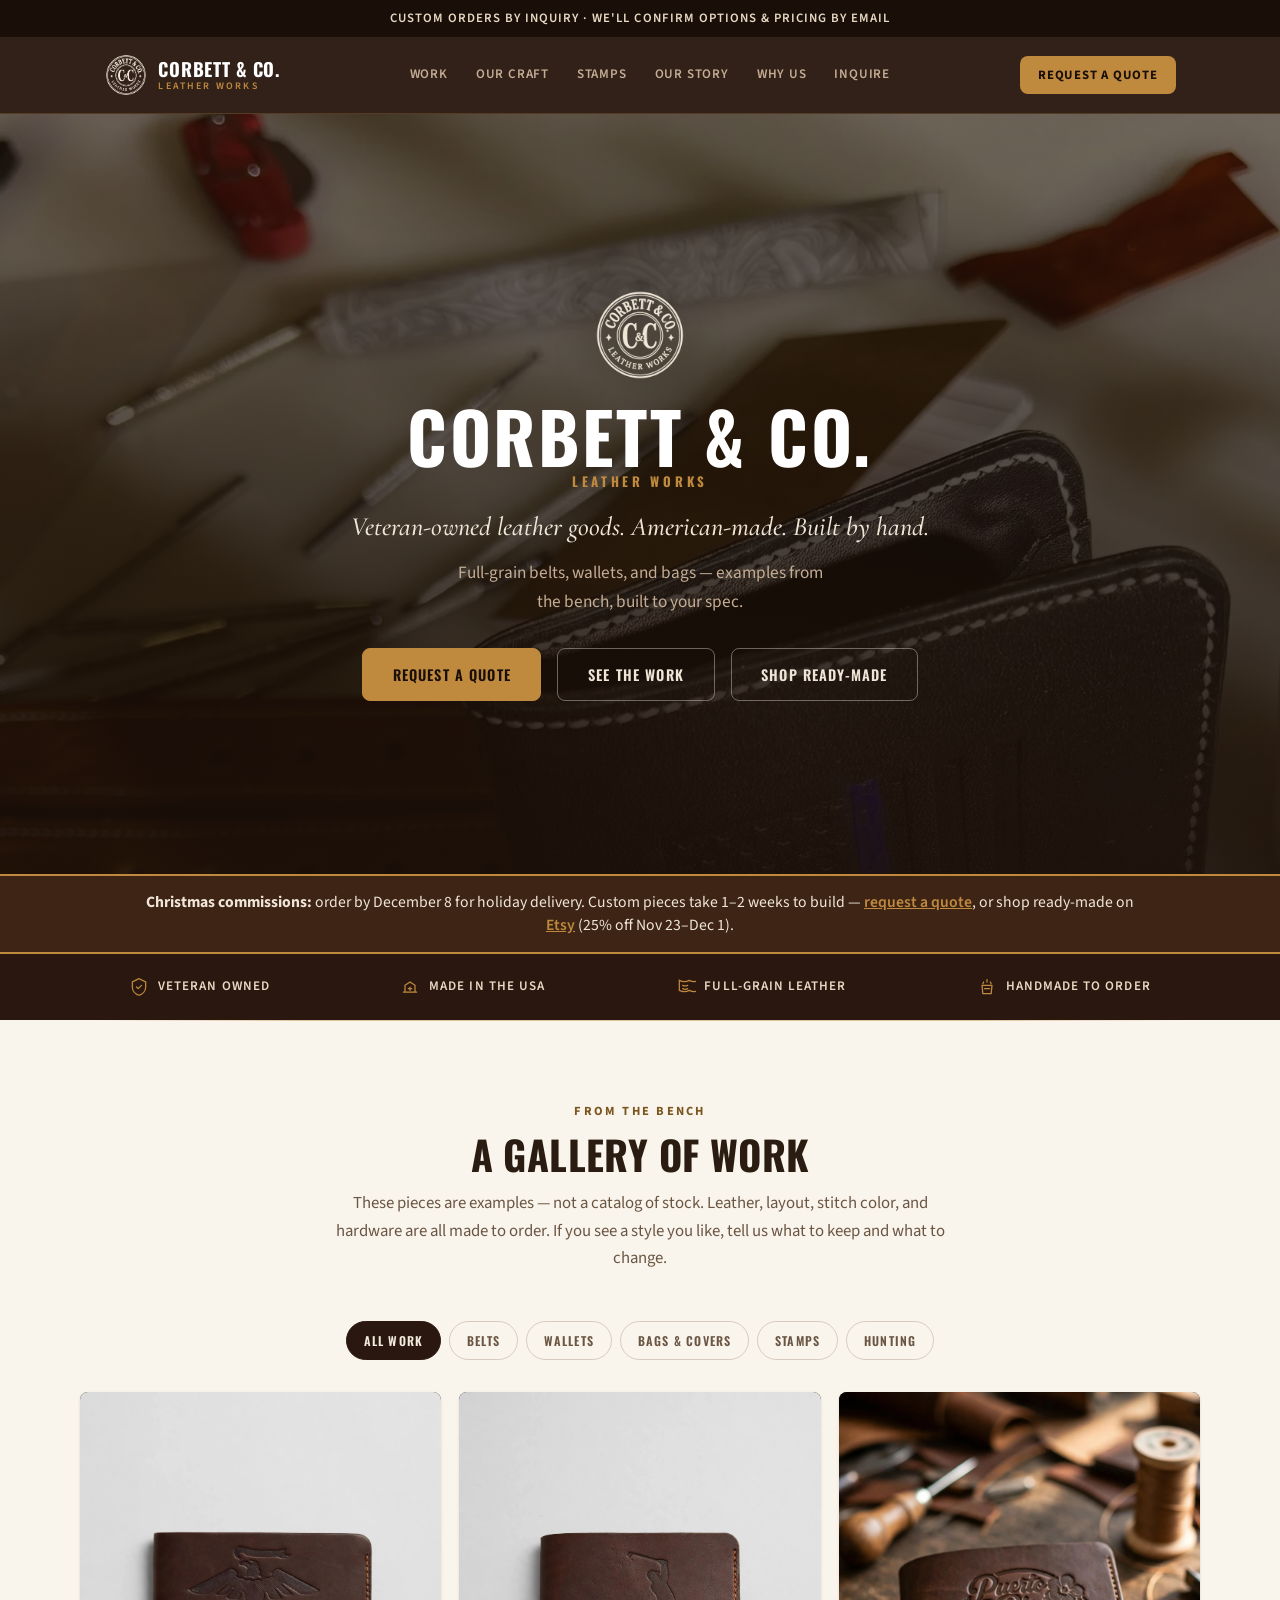
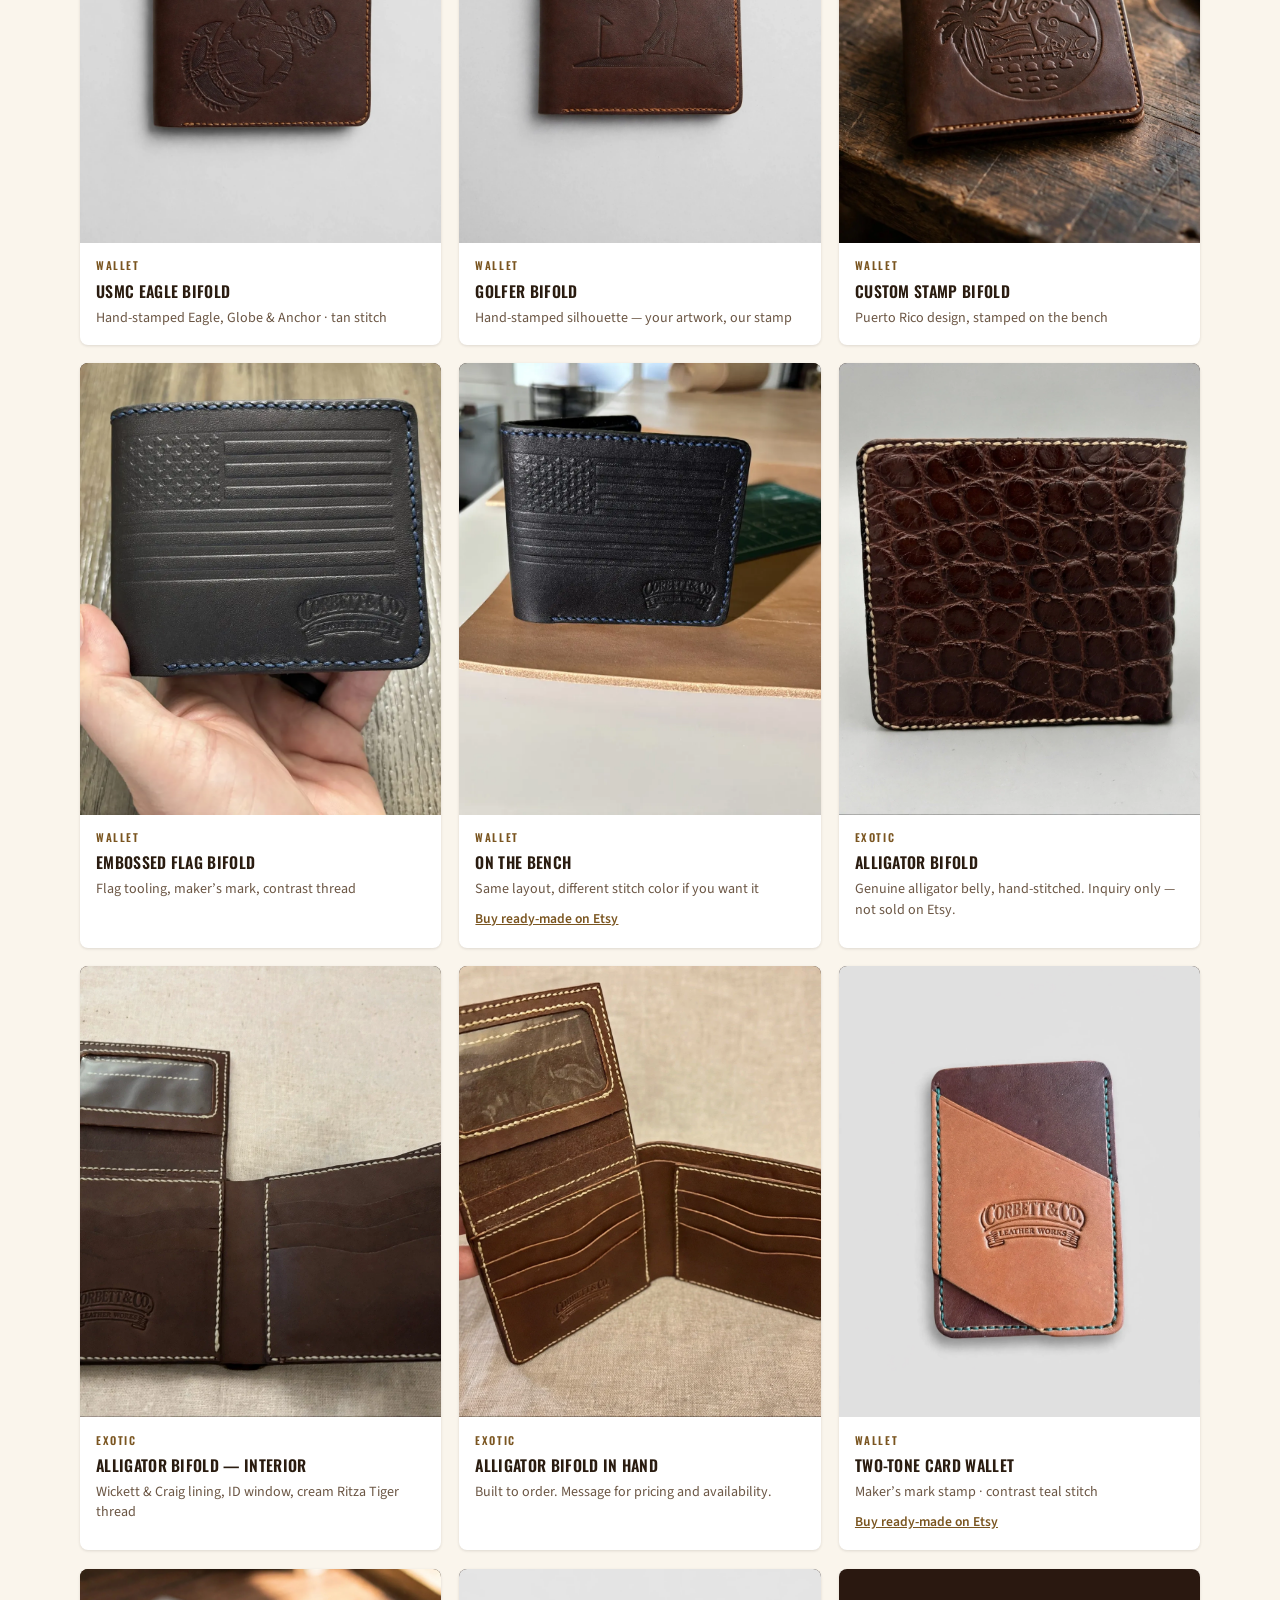
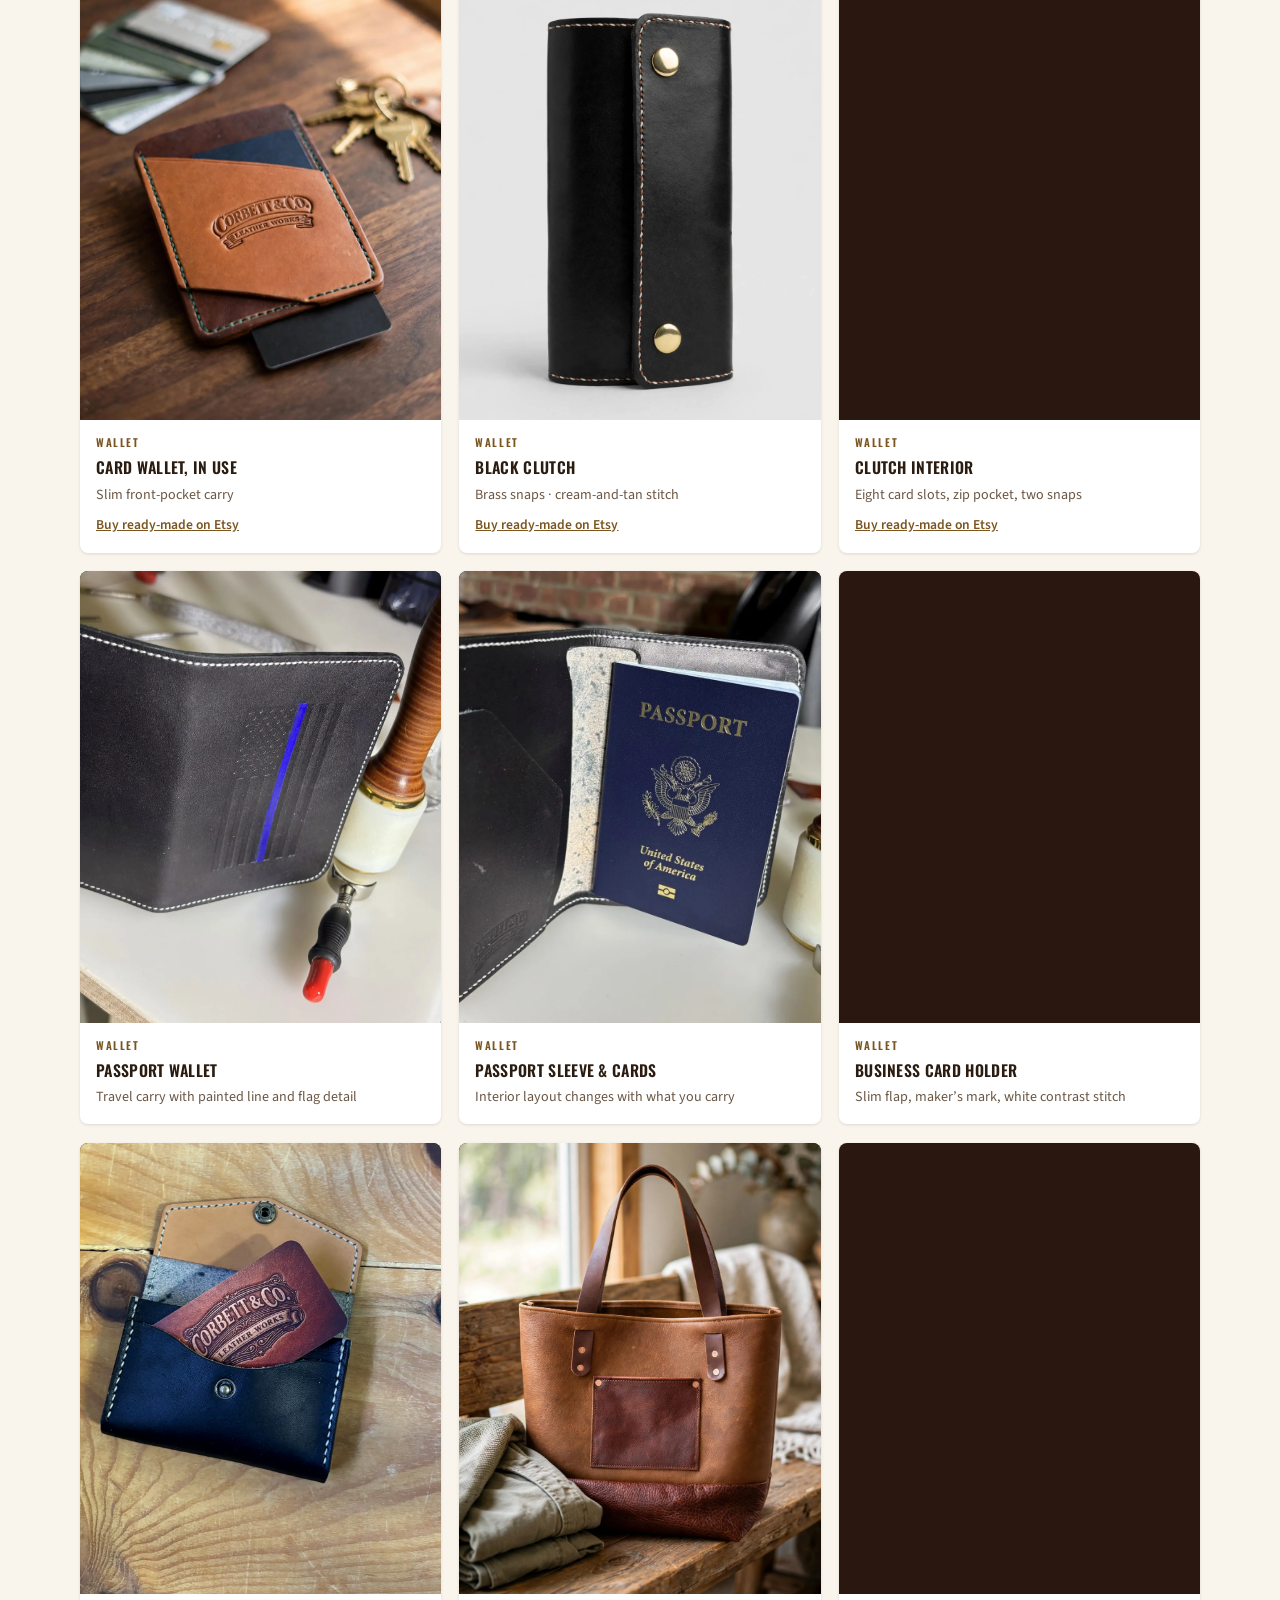
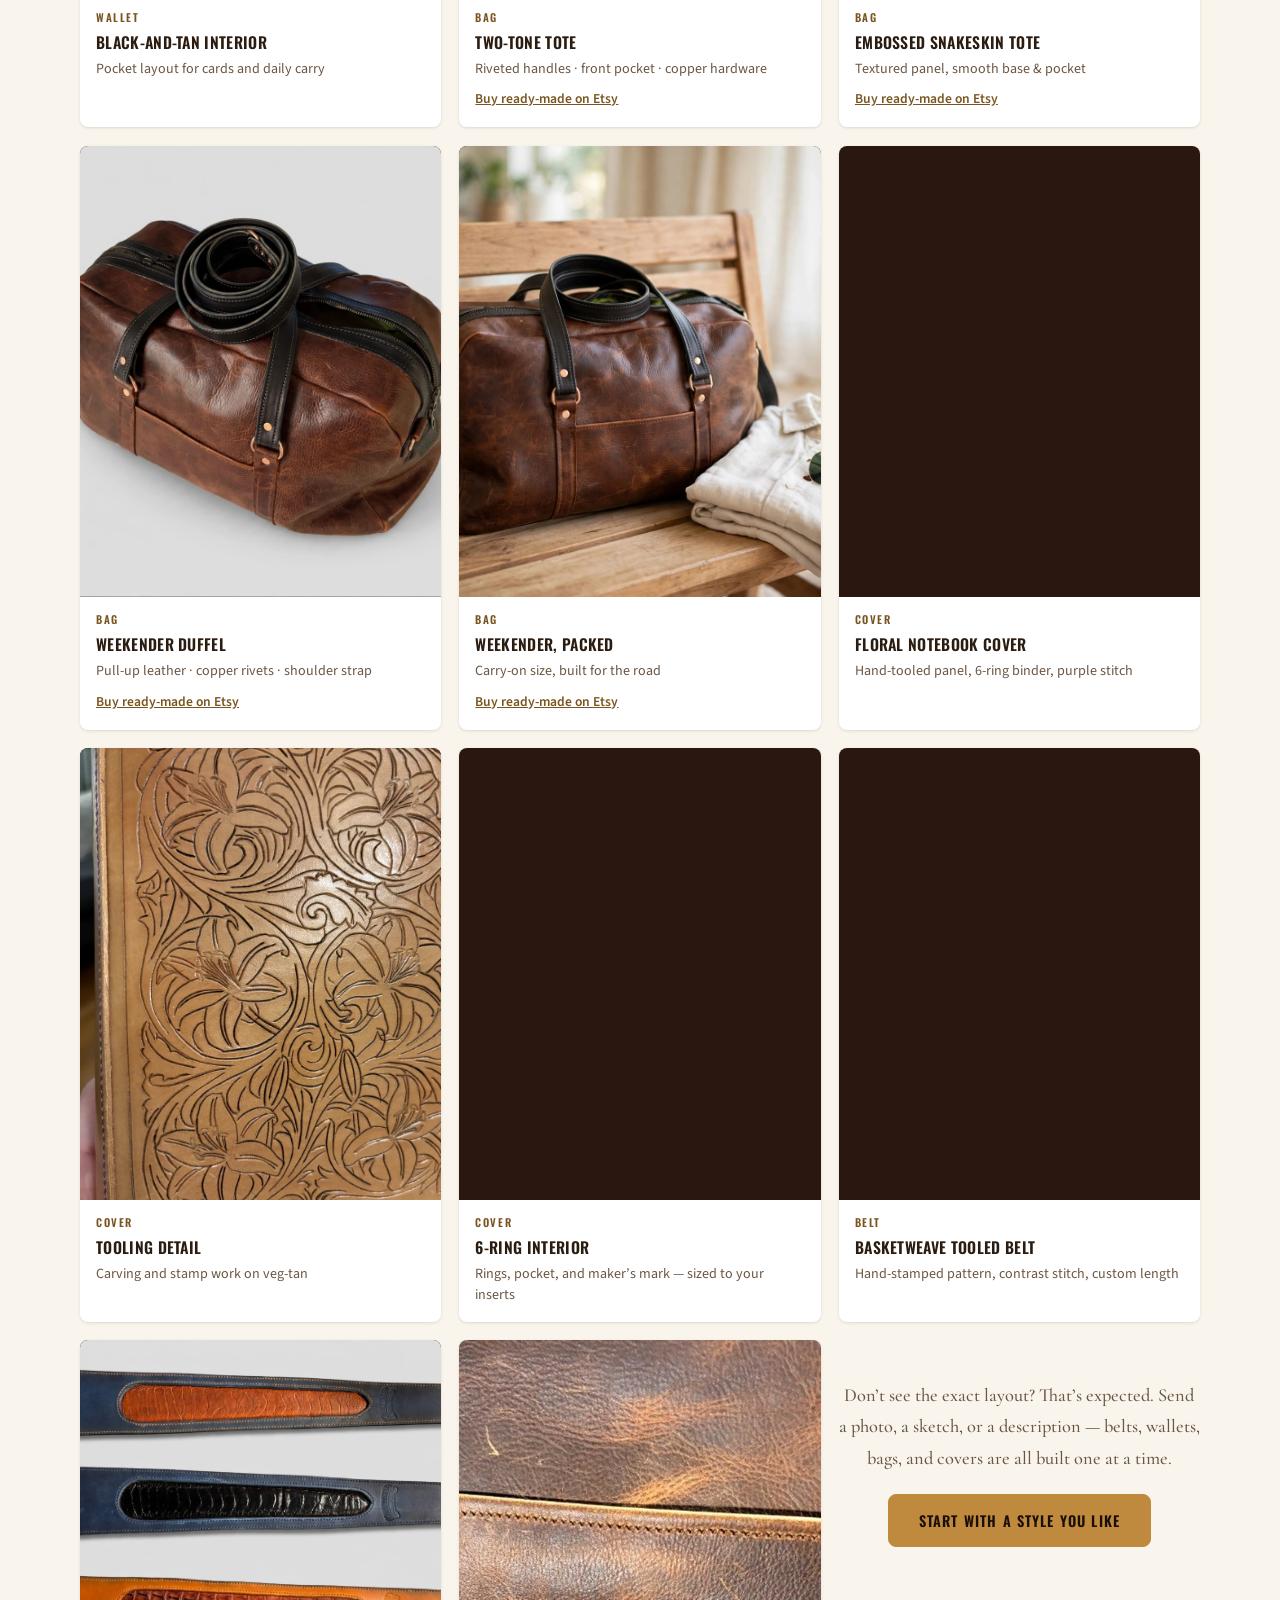
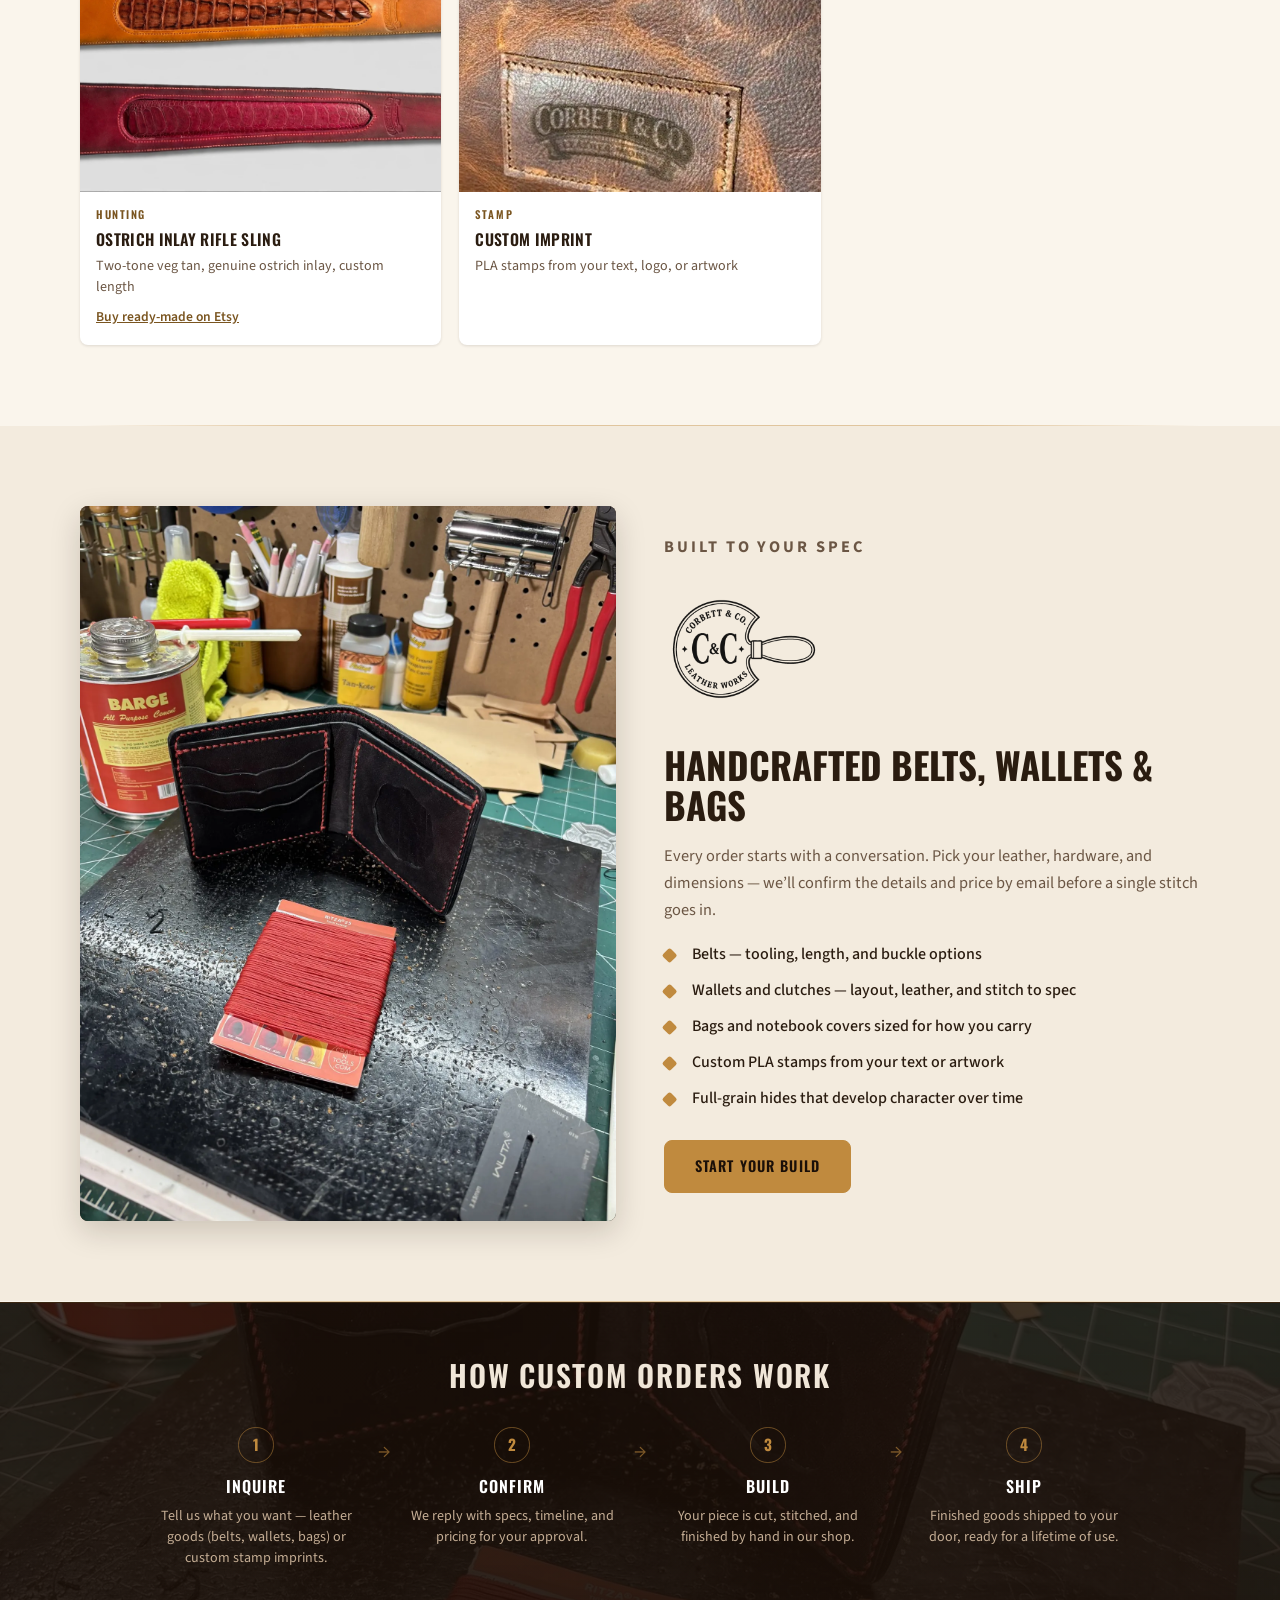
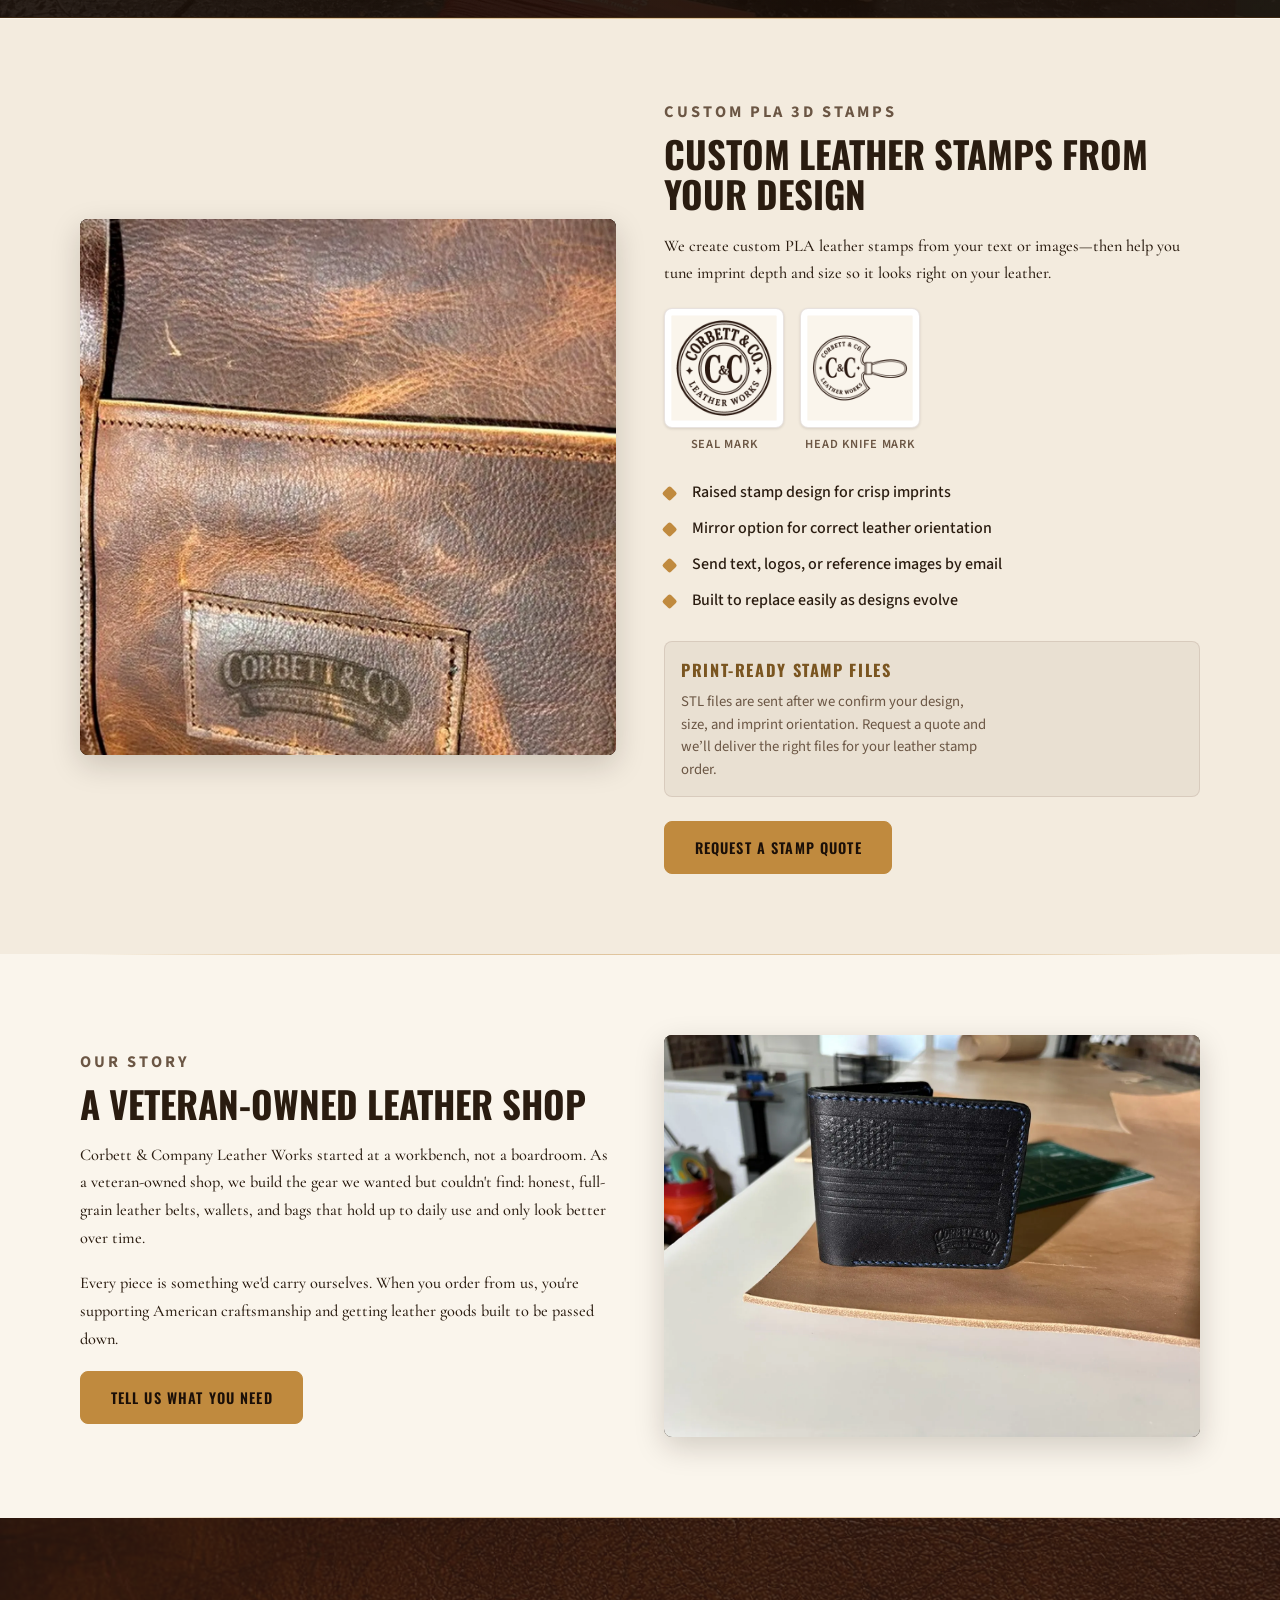
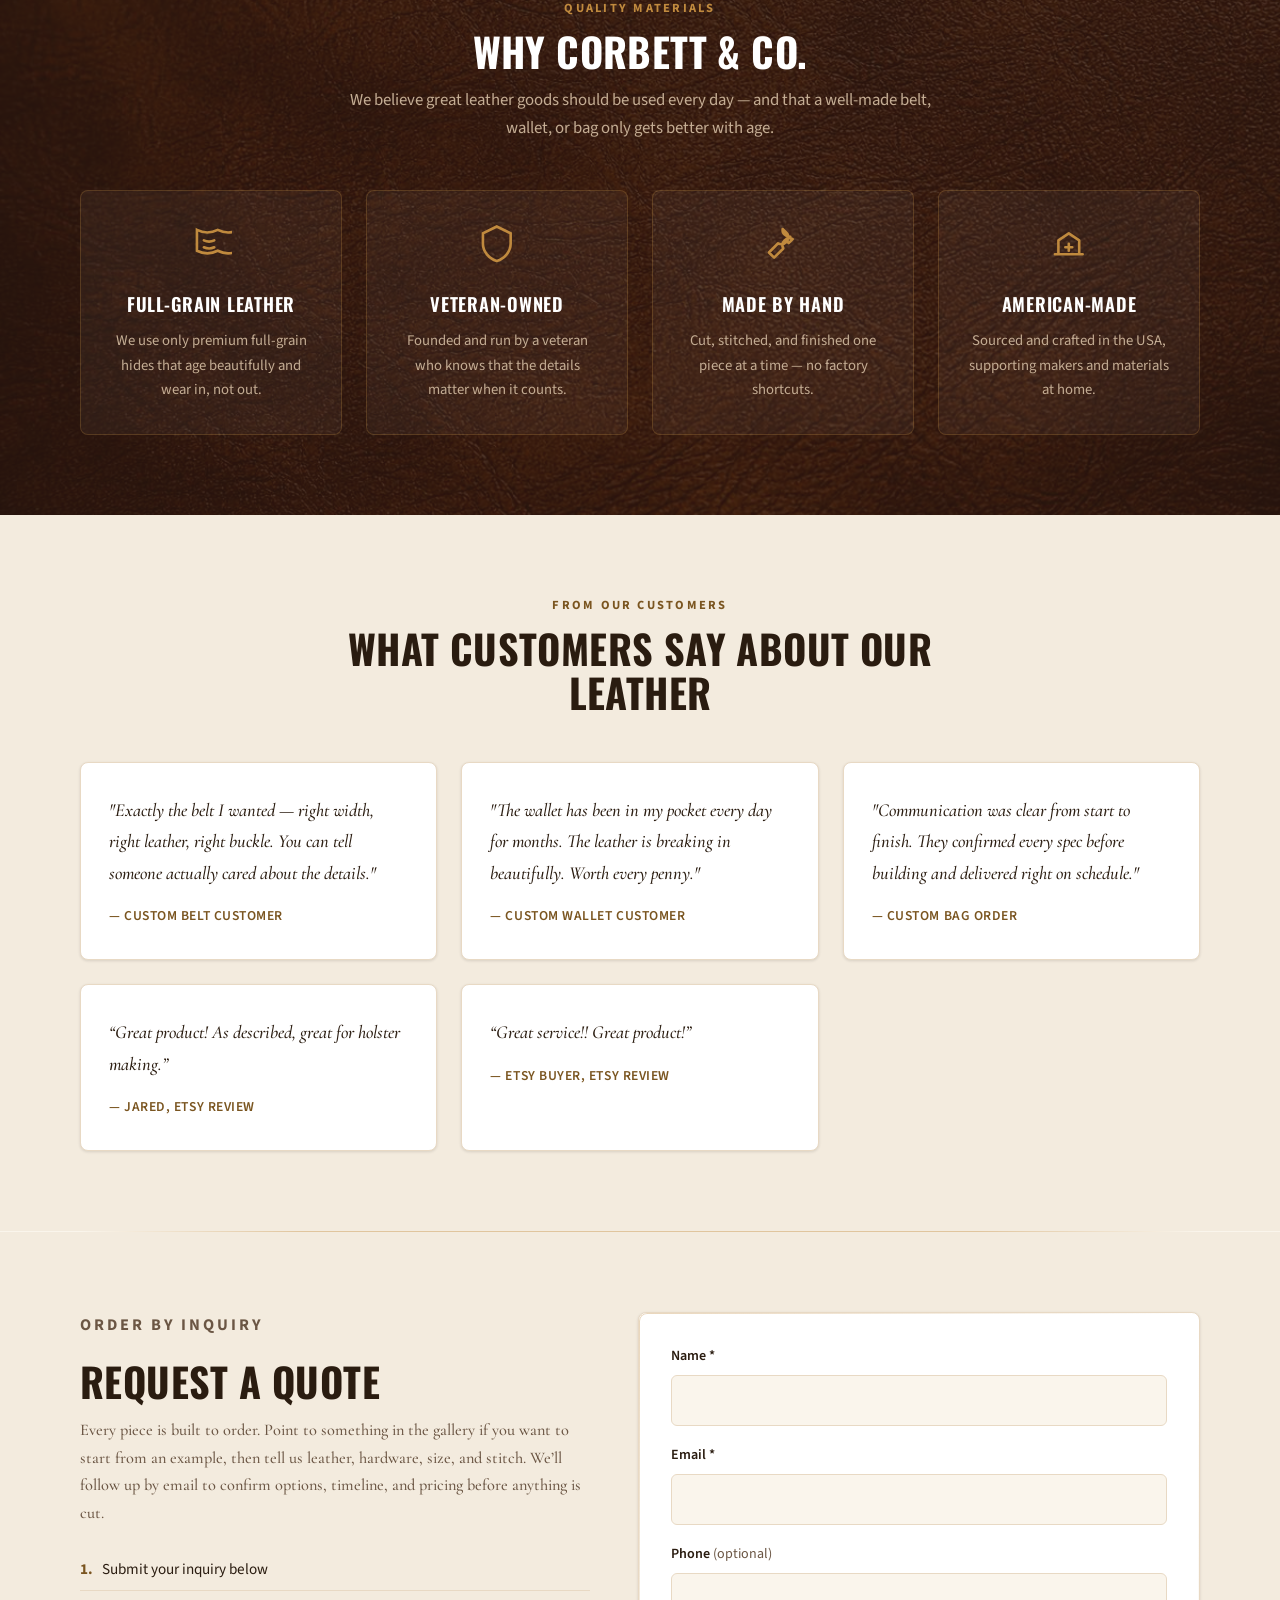
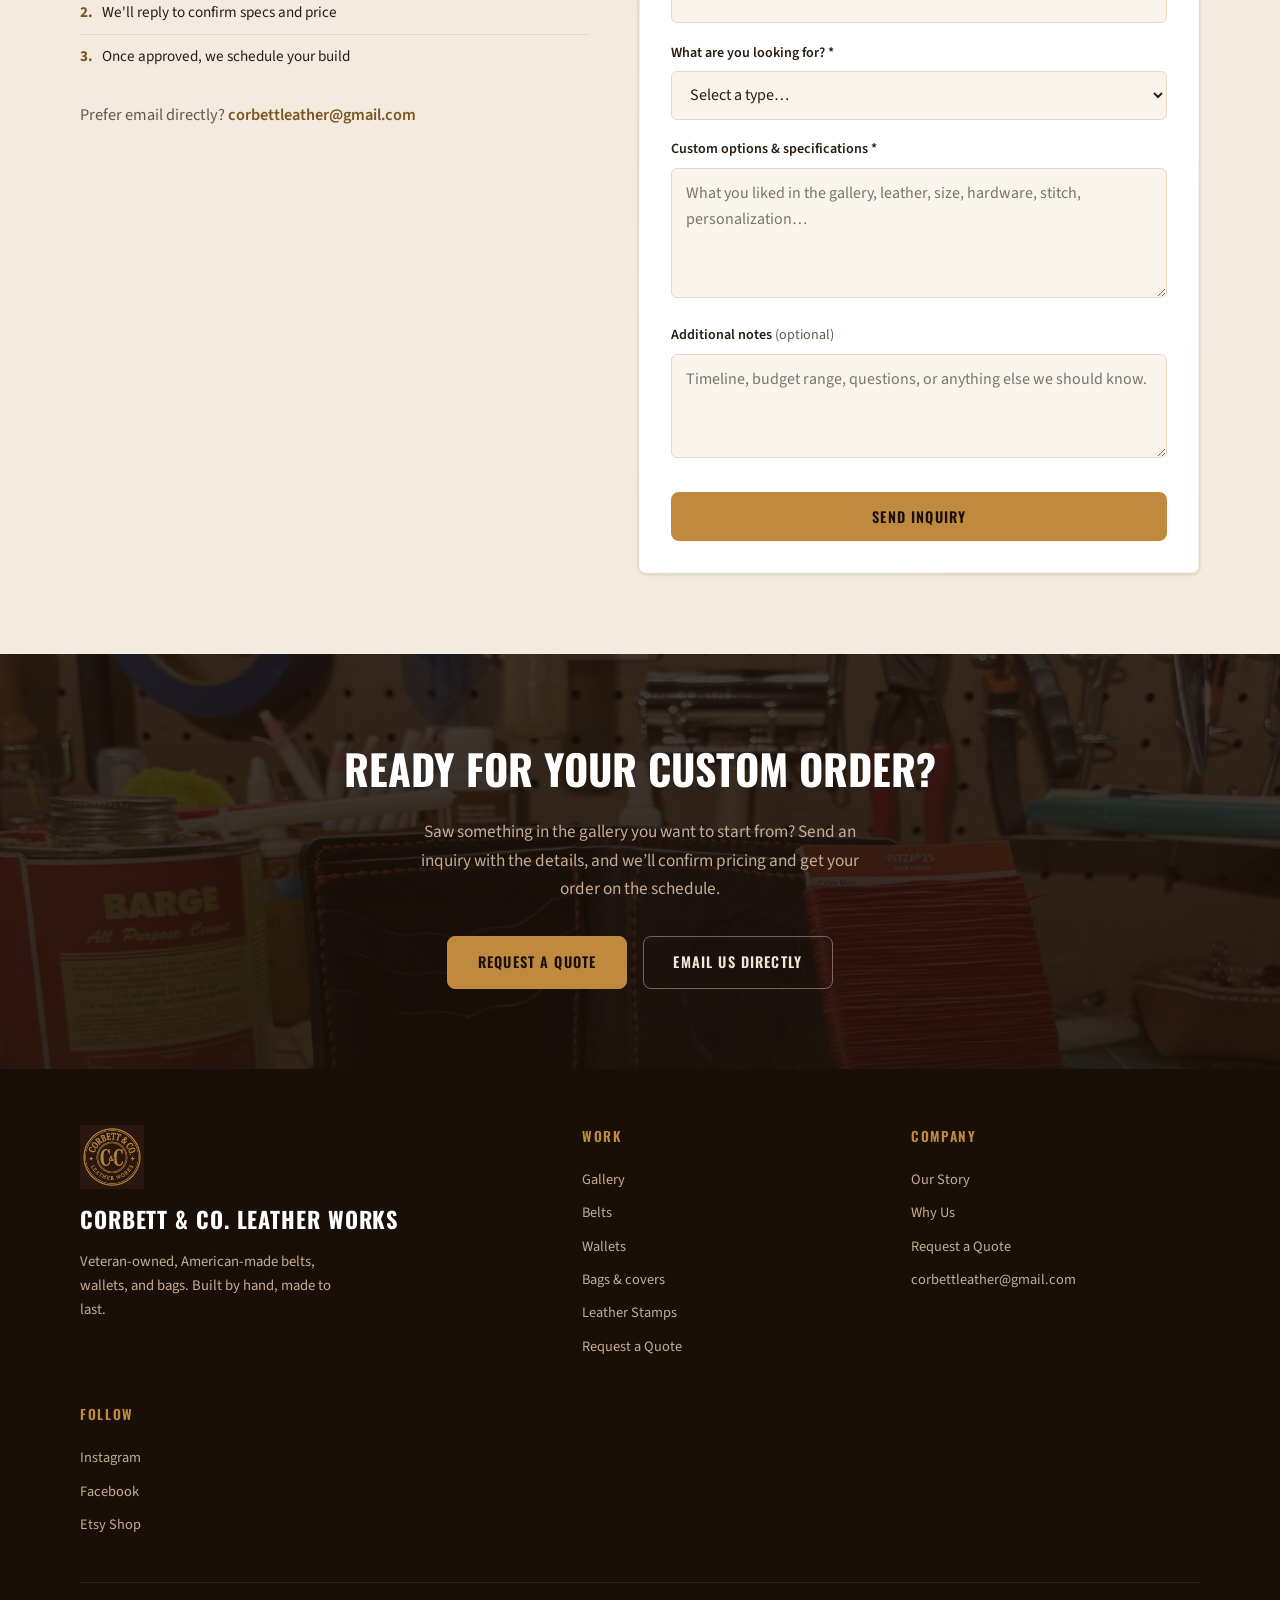
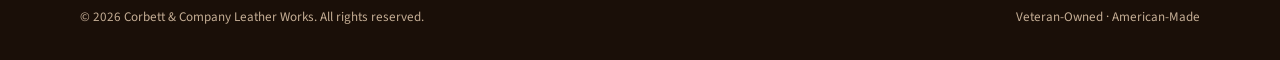
==== commit 5e6667f0: "Add Etsy buy links to gallery figures; Shop Ready-Made hero button" ====
--- a/index.html
+++ b/index.html
@@ -16,7 +16,7 @@
     <link rel="icon" type="image/png" sizes="16x16" href="https://corbettleather.com/favicon-16x16.png?v=2" />
     <link rel="apple-touch-icon" sizes="180x180" href="https://corbettleather.com/apple-touch-icon.png?v=2" />
     <link rel="shortcut icon" href="https://corbettleather.com/favicon.ico?v=2" />
-    <link rel="stylesheet" href="assets/corbett-leather.css?v=24" />
+    <link rel="stylesheet" href="assets/corbett-leather.css?v=25" />
     <title>Corbett &amp; Co. Leather Works — Veteran-Owned Leather Goods</title>
     <meta
       name="description"
@@ -165,6 +165,7 @@
           <div class="cl-hero-actions">
             <a href="#inquire" class="btn btn-primary">Request a Quote</a>
             <a href="#work" class="btn btn-ghost">See the Work</a>
+            <a href="https://www.etsy.com/shop/CorbettLeather" class="btn btn-ghost" target="_blank" rel="noopener">Shop Ready-Made</a>
           </div>
         </div>
       </section>
@@ -327,6 +328,7 @@
                 <span class="work-tag">Wallet</span>
                 <strong>On the bench</strong>
                 <span class="work-meta">Same layout, different stitch color if you want it</span>
+              <a class="work-etsy" href="https://www.etsy.com/listing/4582780722" target="_blank" rel="noopener">Buy ready-made on Etsy</a>
               </figcaption>
             </figure>
 <figure class="work-item" data-category="wallets">
@@ -399,6 +401,7 @@
                 <span class="work-tag">Wallet</span>
                 <strong>Two-tone card wallet</strong>
                 <span class="work-meta">Maker&rsquo;s mark stamp &middot; contrast teal stitch</span>
+              <a class="work-etsy" href="https://www.etsy.com/listing/4574101620" target="_blank" rel="noopener">Buy ready-made on Etsy</a>
               </figcaption>
             </figure>
 
@@ -418,6 +421,7 @@
                 <span class="work-tag">Wallet</span>
                 <strong>Card wallet, in use</strong>
                 <span class="work-meta">Slim front-pocket carry</span>
+              <a class="work-etsy" href="https://www.etsy.com/listing/4574101620" target="_blank" rel="noopener">Buy ready-made on Etsy</a>
               </figcaption>
             </figure>
 
@@ -437,6 +441,7 @@
                 <span class="work-tag">Wallet</span>
                 <strong>Black clutch</strong>
                 <span class="work-meta">Brass snaps &middot; cream-and-tan stitch</span>
+              <a class="work-etsy" href="https://www.etsy.com/listing/4583270852" target="_blank" rel="noopener">Buy ready-made on Etsy</a>
               </figcaption>
             </figure>
 
@@ -456,6 +461,7 @@
                 <span class="work-tag">Wallet</span>
                 <strong>Clutch interior</strong>
                 <span class="work-meta">Eight card slots, zip pocket, two snaps</span>
+              <a class="work-etsy" href="https://www.etsy.com/listing/4583270852" target="_blank" rel="noopener">Buy ready-made on Etsy</a>
               </figcaption>
             </figure>
 
@@ -547,6 +553,7 @@
                 <span class="work-tag">Bag</span>
                 <strong>Two-tone tote</strong>
                 <span class="work-meta">Riveted handles &middot; front pocket &middot; copper hardware</span>
+              <a class="work-etsy" href="https://www.etsy.com/listing/4567003734" target="_blank" rel="noopener">Buy ready-made on Etsy</a>
               </figcaption>
             </figure>
 
@@ -566,6 +573,7 @@
                 <span class="work-tag">Bag</span>
                 <strong>Embossed snakeskin tote</strong>
                 <span class="work-meta">Textured panel, smooth base &amp; pocket</span>
+              <a class="work-etsy" href="https://www.etsy.com/listing/4567003734" target="_blank" rel="noopener">Buy ready-made on Etsy</a>
               </figcaption>
             </figure>
 
@@ -585,6 +593,7 @@
                 <span class="work-tag">Bag</span>
                 <strong>Weekender duffel</strong>
                 <span class="work-meta">Pull-up leather &middot; copper rivets &middot; shoulder strap</span>
+              <a class="work-etsy" href="https://www.etsy.com/listing/4566986885" target="_blank" rel="noopener">Buy ready-made on Etsy</a>
               </figcaption>
             </figure>
 
@@ -604,6 +613,7 @@
                 <span class="work-tag">Bag</span>
                 <strong>Weekender, packed</strong>
                 <span class="work-meta">Carry-on size, built for the road</span>
+              <a class="work-etsy" href="https://www.etsy.com/listing/4566986885" target="_blank" rel="noopener">Buy ready-made on Etsy</a>
               </figcaption>
             </figure>
 
@@ -695,6 +705,7 @@
                 <span class="work-tag">Hunting</span>
                 <strong>Ostrich inlay rifle sling</strong>
                 <span class="work-meta">Two-tone veg tan, genuine ostrich inlay, custom length</span>
+              <a class="work-etsy" href="https://www.etsy.com/listing/4583336438" target="_blank" rel="noopener">Buy ready-made on Etsy</a>
               </figcaption>
             </figure>
 <figure class="work-item" data-category="stamps">
--- a/assets/corbett-leather.css
+++ b/assets/corbett-leather.css
@@ -1746,3 +1746,15 @@
 .cl-holiday a:hover {
   color: var(--brass-hover);
 }
+
+/* Etsy buy link under gallery figures (added 2026-10-17) */
+.work-etsy {
+  display: inline-block;
+  margin-top: 0.35rem;
+  font-size: 0.85rem;
+  font-weight: 600;
+  color: var(--brass-text);
+}
+.work-etsy:hover {
+  color: var(--brass-hover);
+}
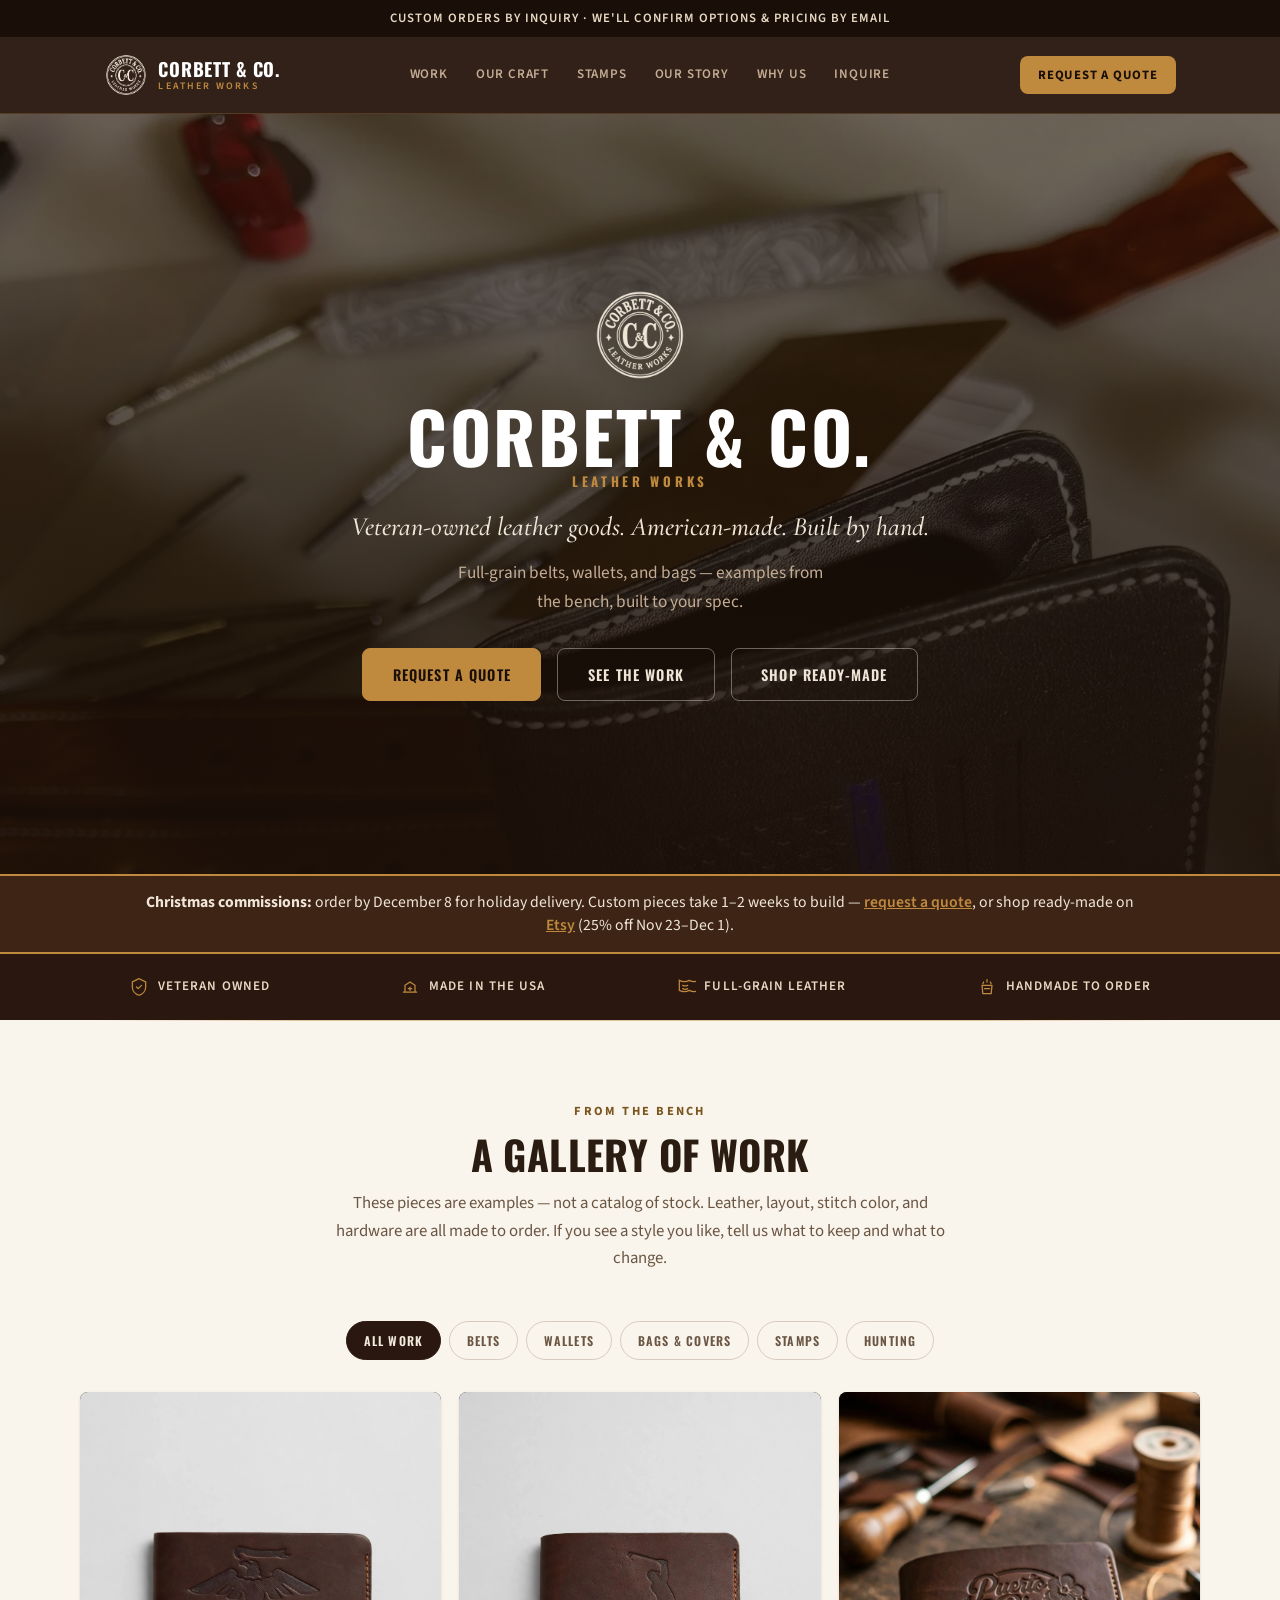
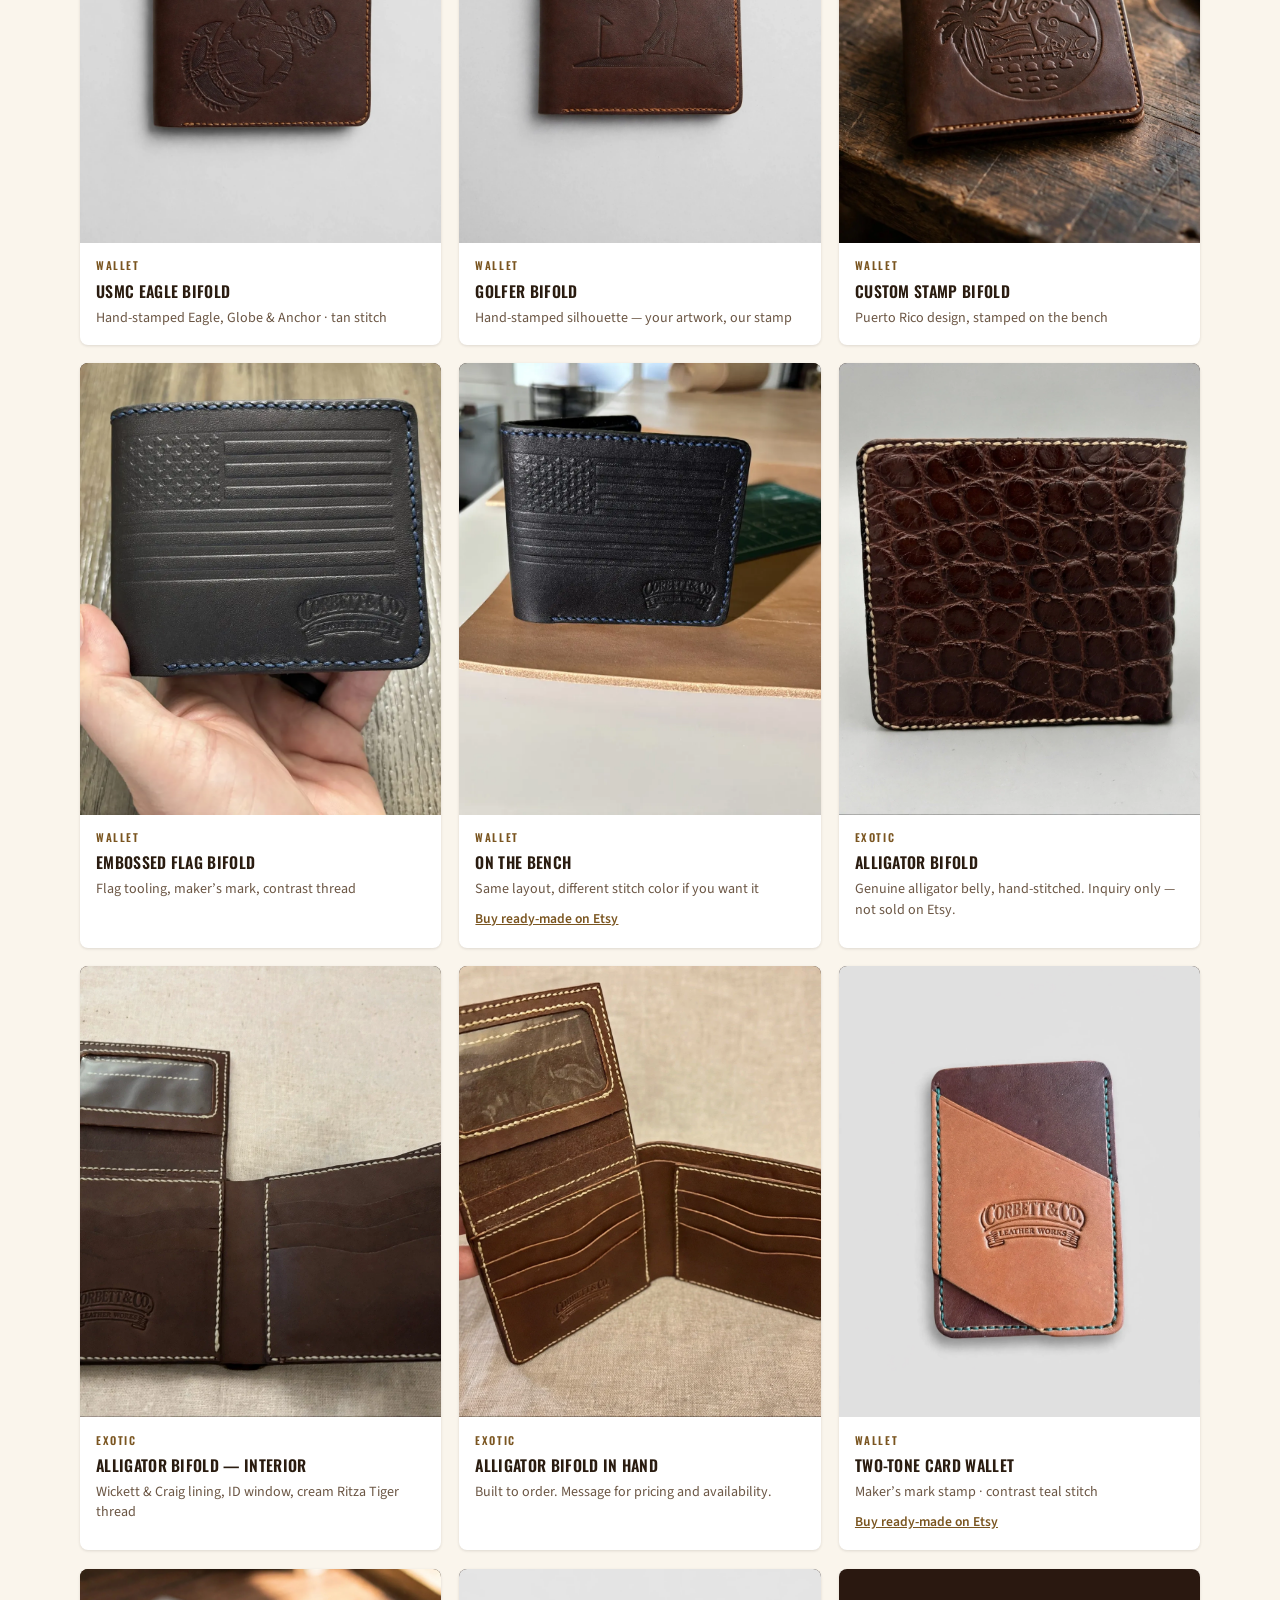
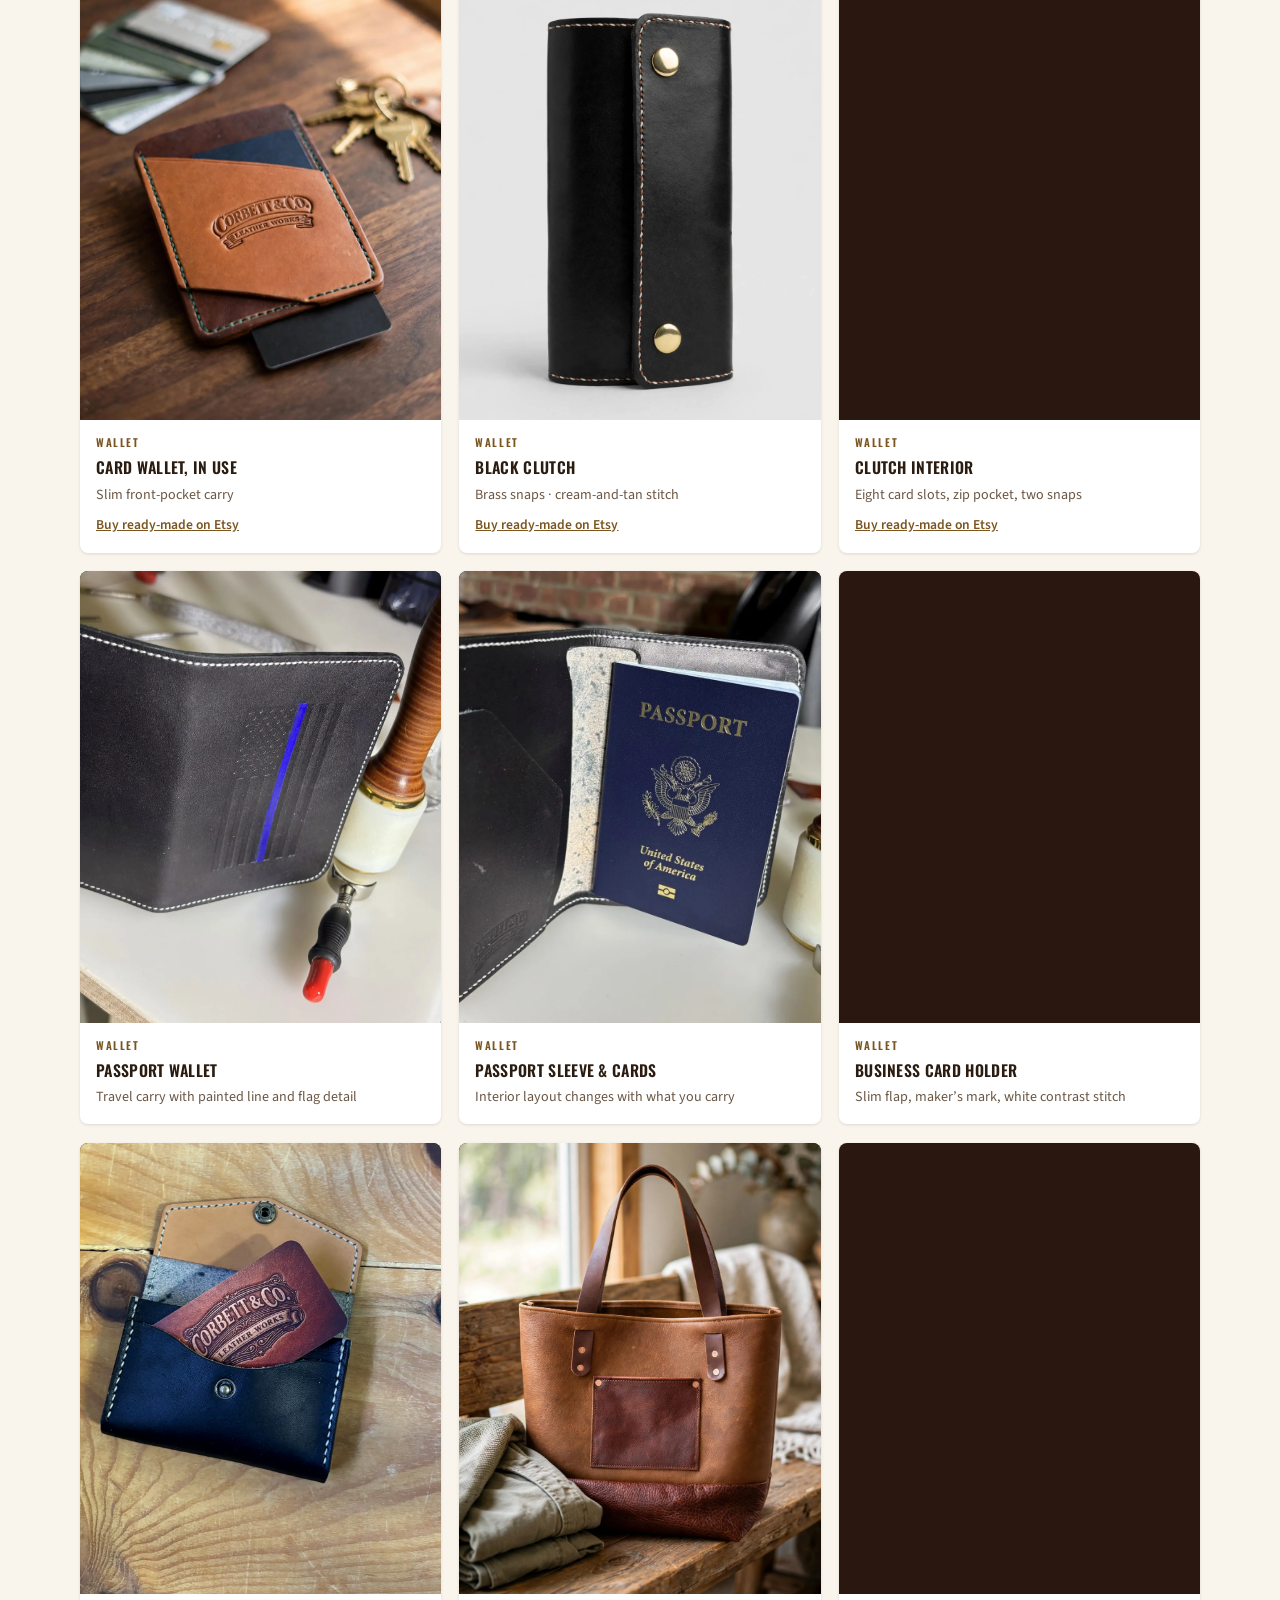
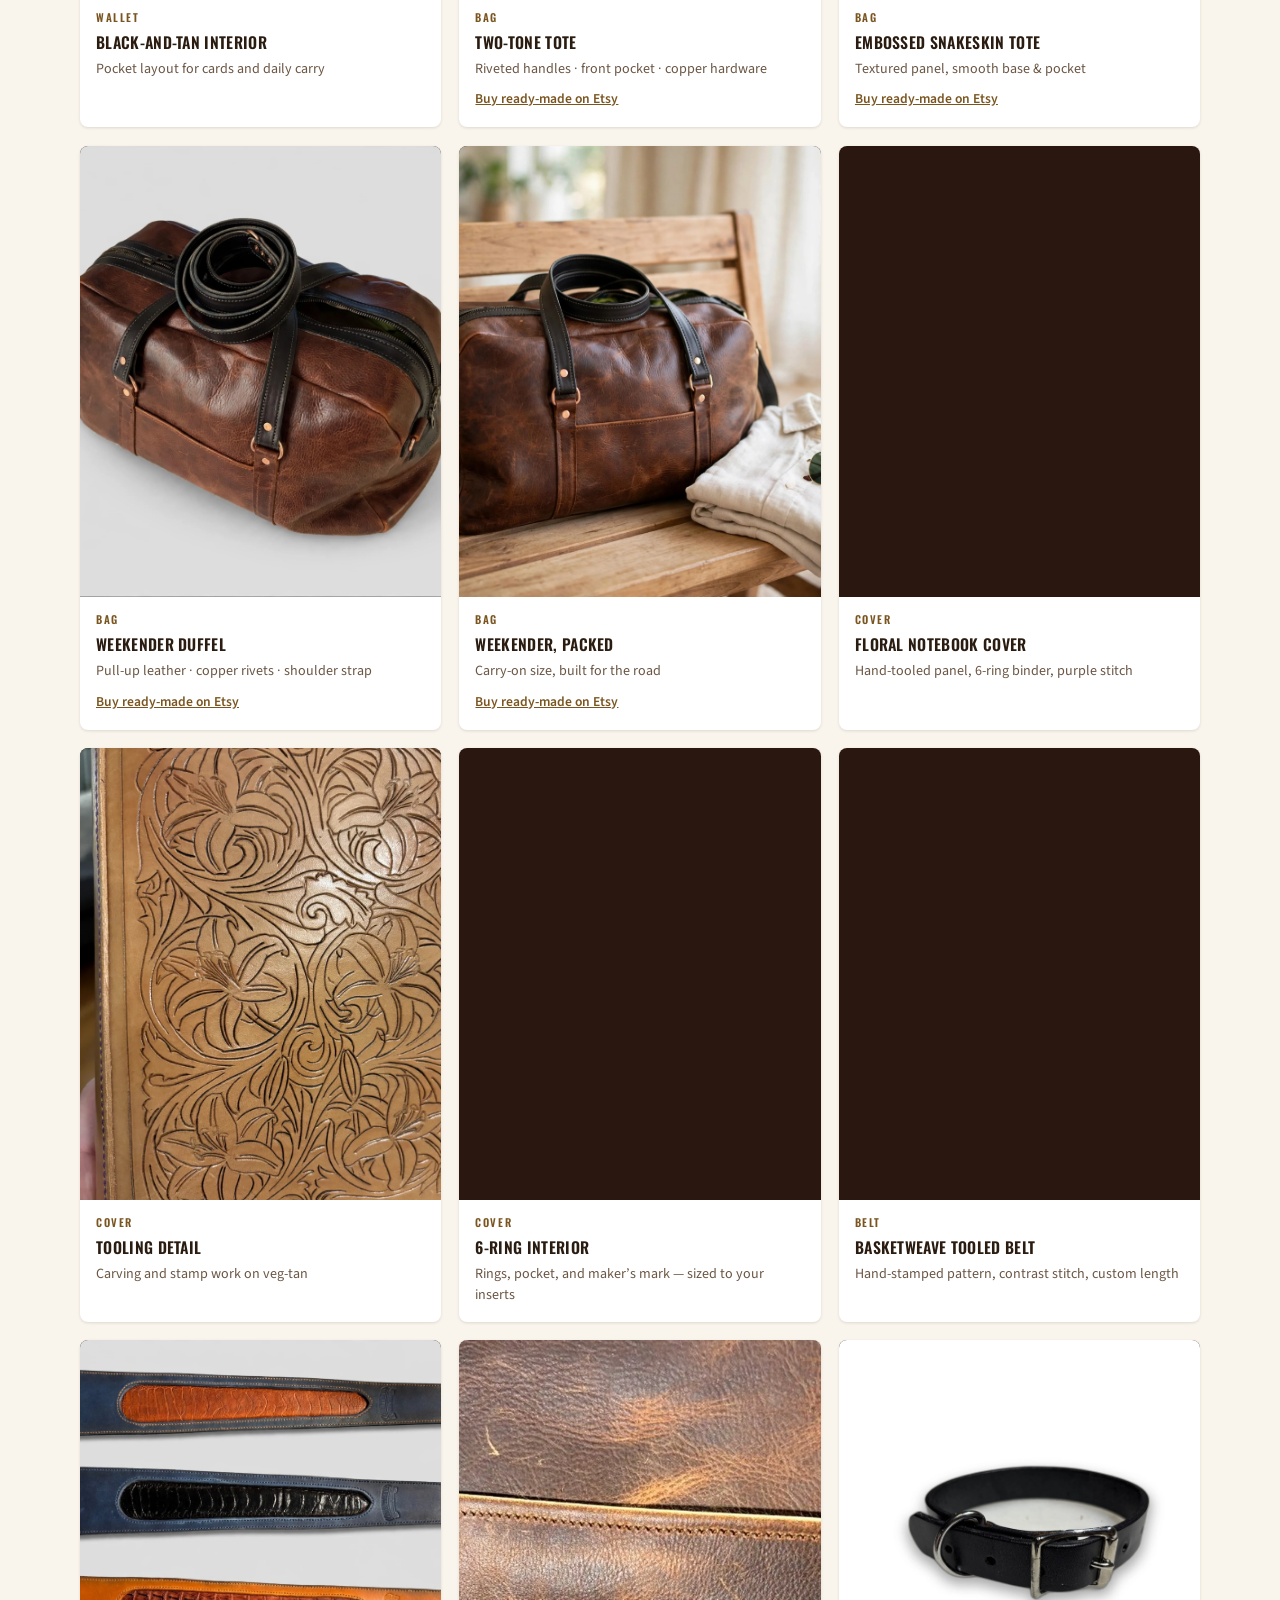
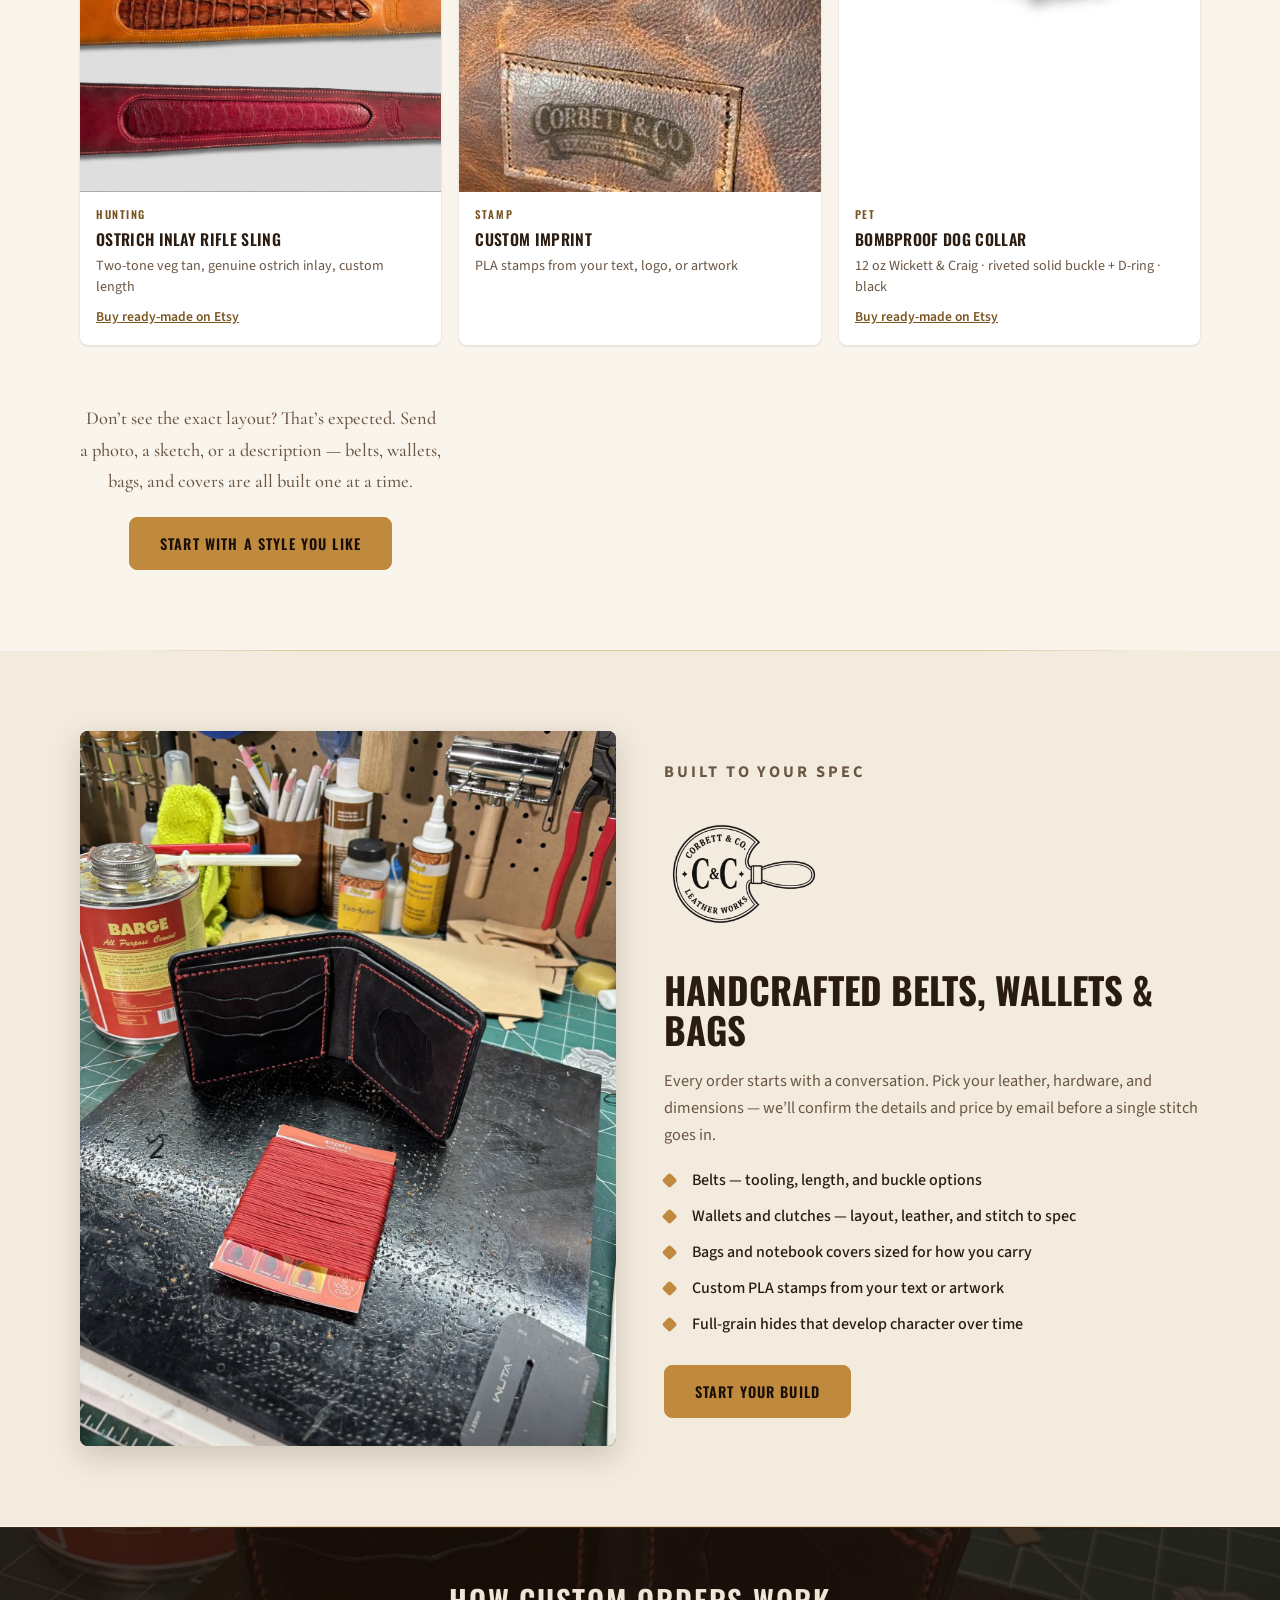
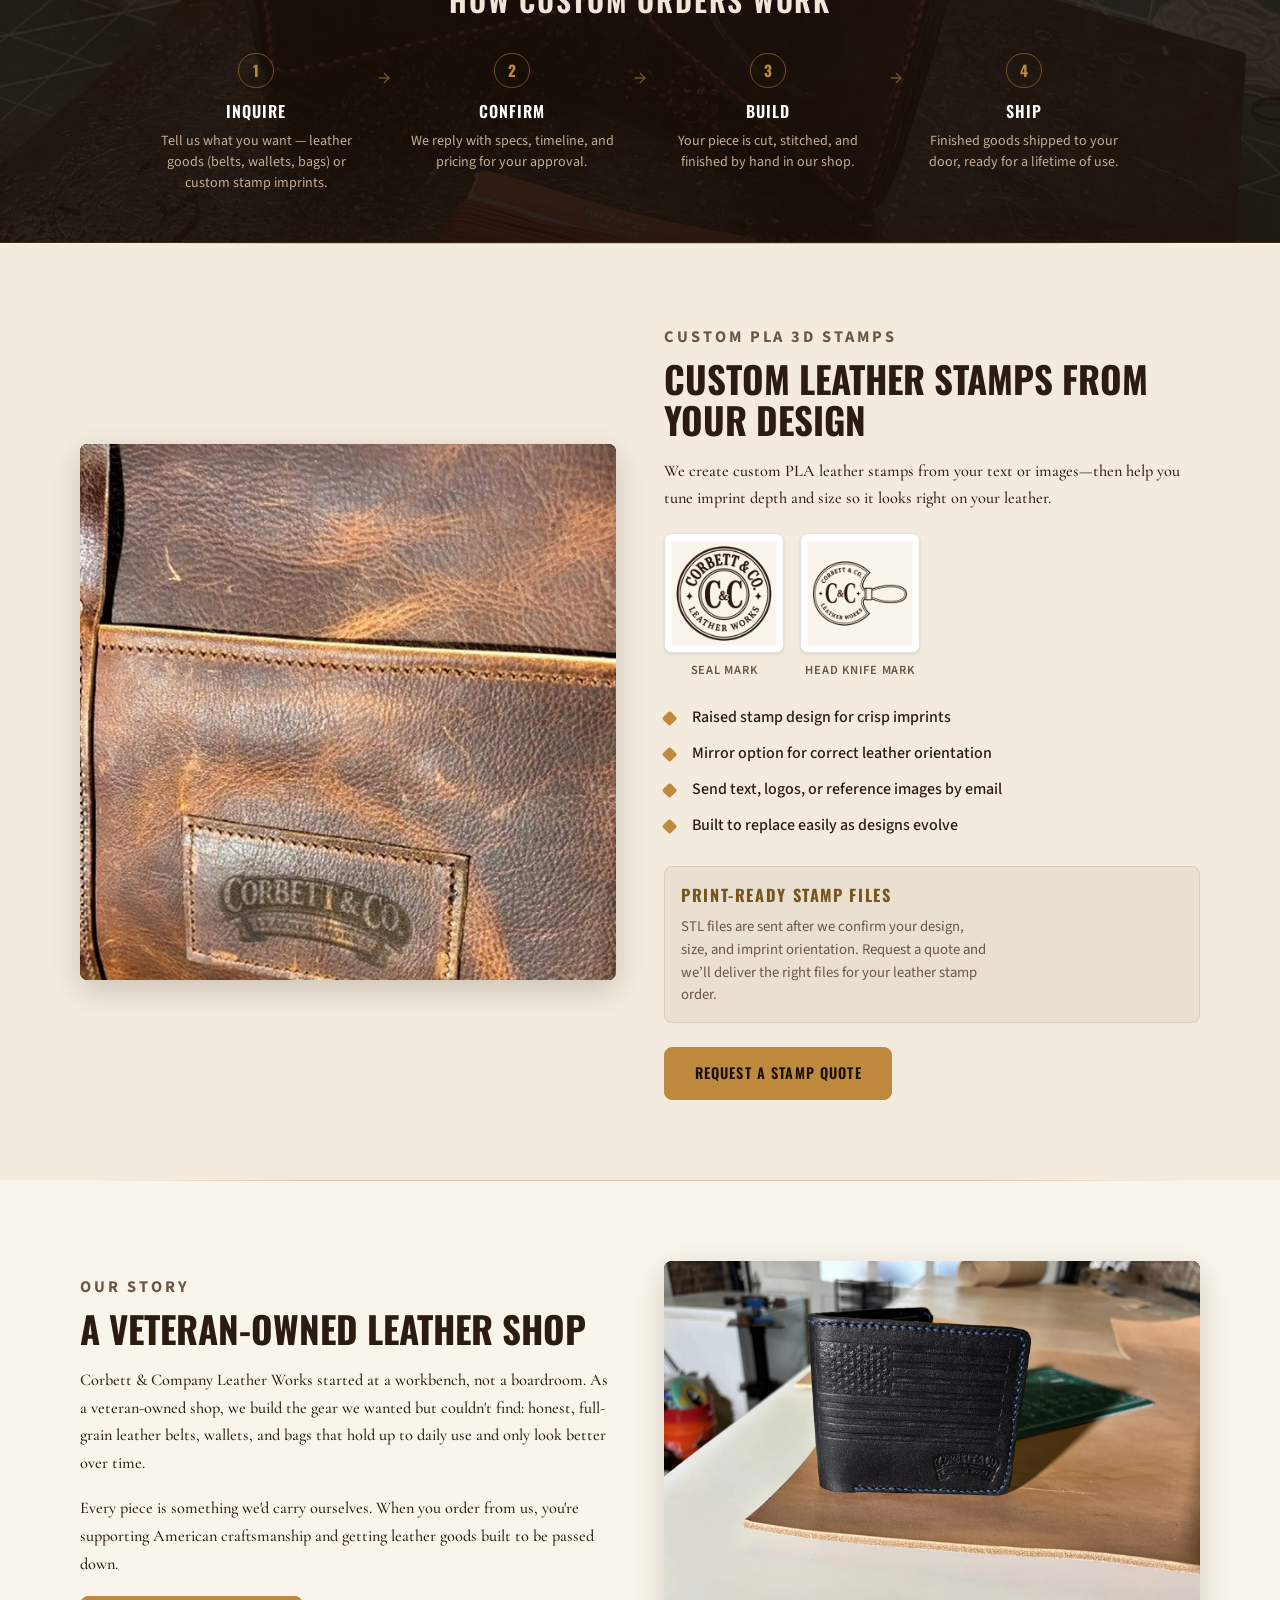
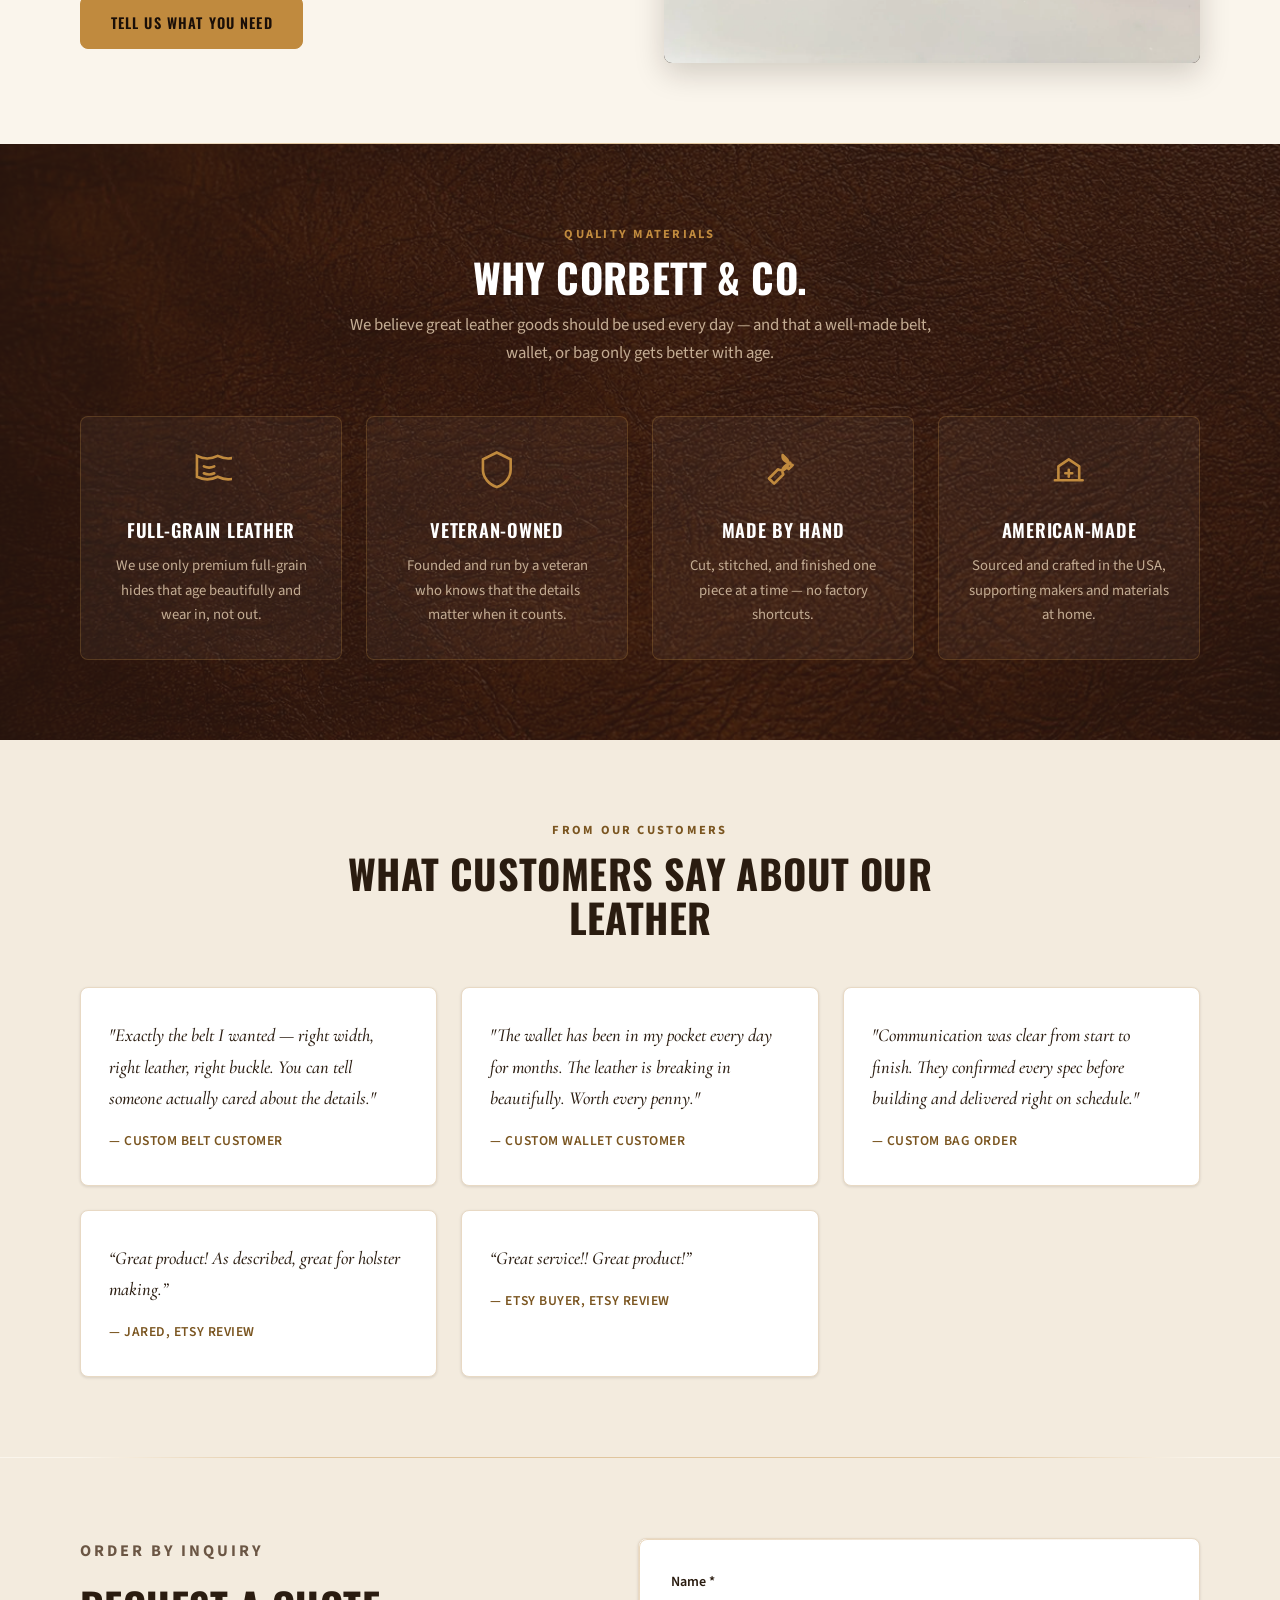
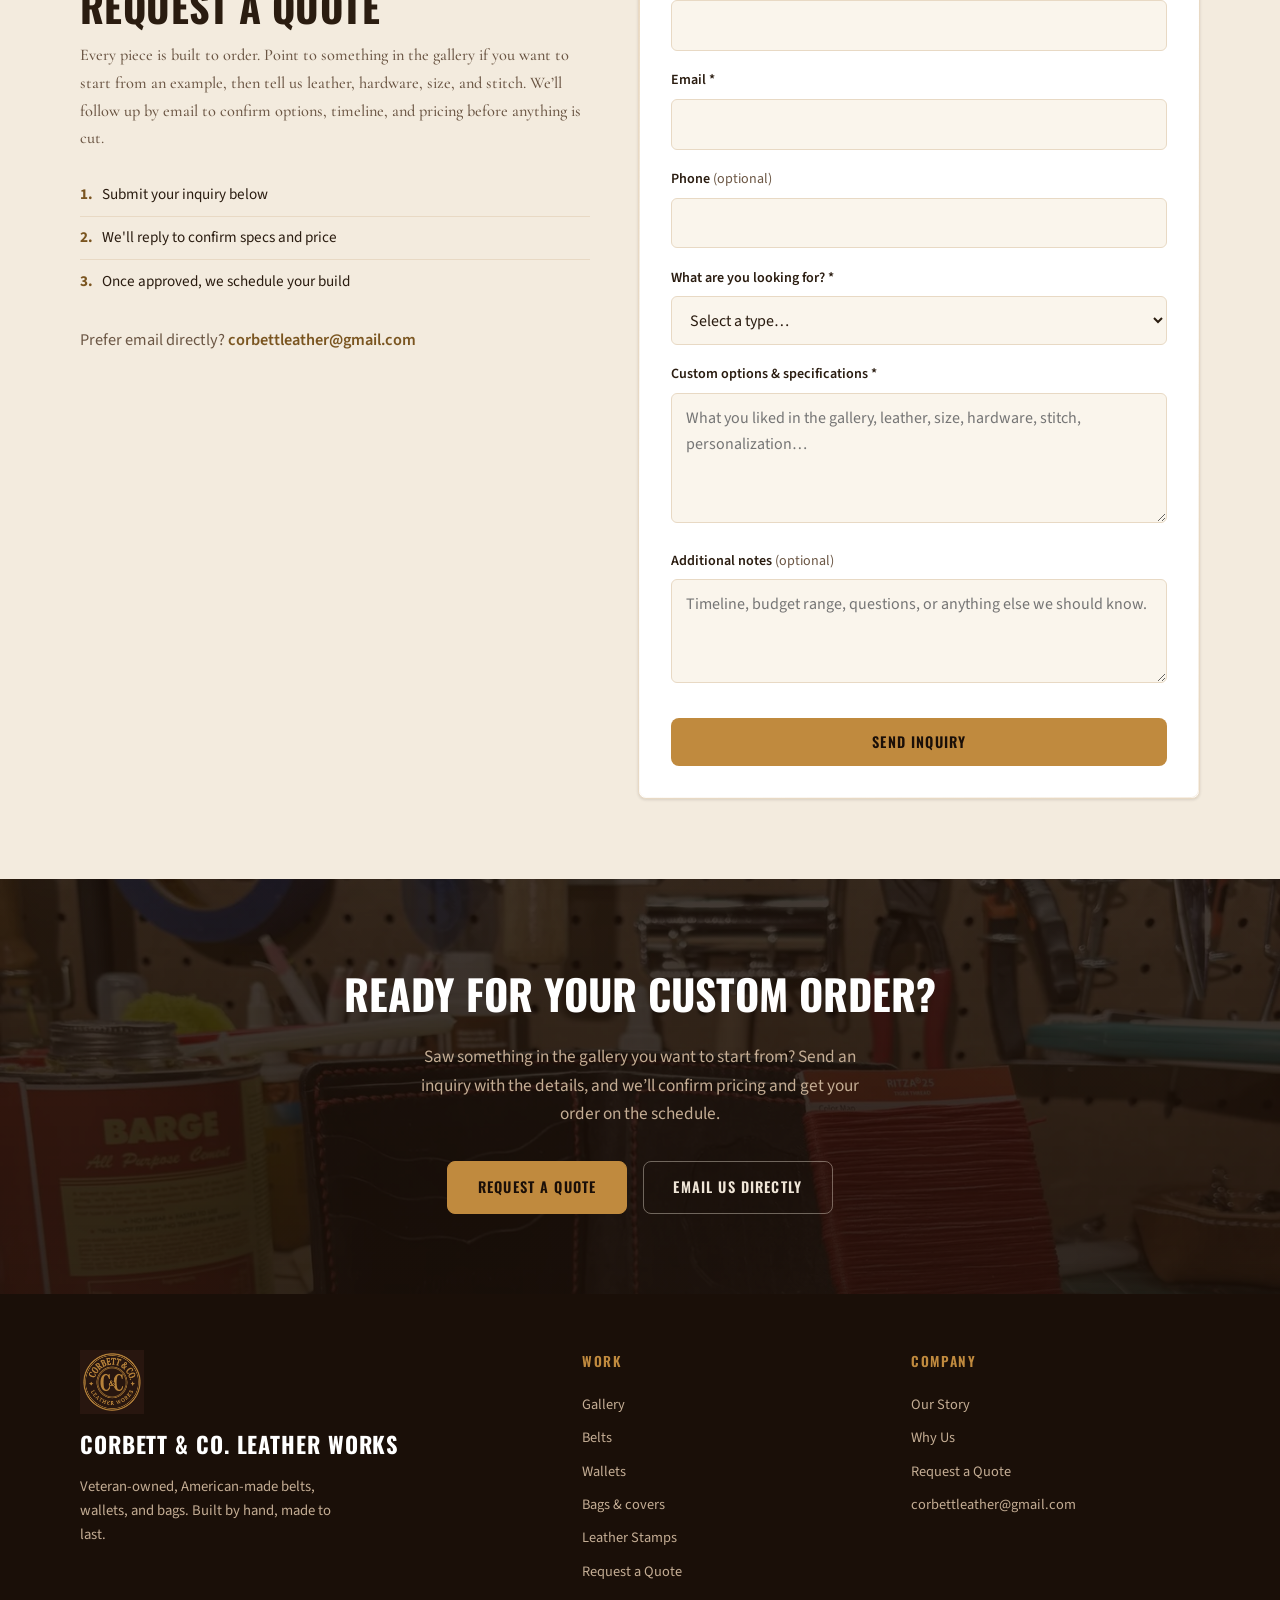
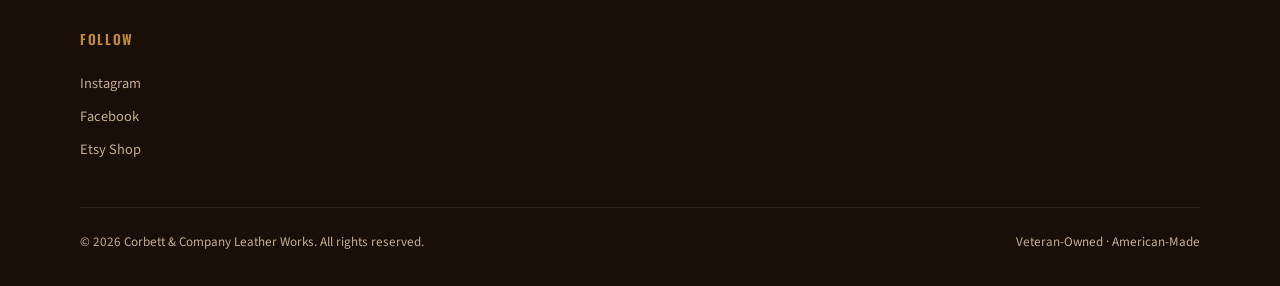
==== commit 11f9fc66: "Add Bombproof dog collar to Gallery of Work" ====
--- a/index.html
+++ b/index.html
@@ -726,6 +726,25 @@
                 <span class="work-meta">PLA stamps from your text, logo, or artwork</span>
               </figcaption>
             </figure>
+<figure class="work-item" data-category="pet">
+              <button type="button" class="work-thumb" aria-label="View larger: Bombproof dog collar">
+                <img
+                  src="assets/corbett-leather-bombproof-collar-hero.webp"
+                  alt="Bombproof dog collar in black Wickett & Craig leather with riveted buckle and D-ring"
+                  width="2000"
+                  height="2000"
+                  loading="lazy"
+                  decoding="async"
+                  onerror="this.onerror=null;this.src='assets/corbett-leather-bombproof-collar-hero.jpg';"
+                />
+              </button>
+              <figcaption>
+                <span class="work-tag">Pet</span>
+                <strong>Bombproof dog collar</strong>
+                <span class="work-meta">12 oz Wickett &amp; Craig &middot; riveted solid buckle + D-ring &middot; black</span>
+              <a class="work-etsy" href="https://www.etsy.com/listing/4598367818" target="_blank" rel="noopener">Buy ready-made on Etsy</a>
+              </figcaption>
+            </figure>
 <div class="work-gallery-foot">
             <p class="prose-serif">
               Don&rsquo;t see the exact layout? That&rsquo;s expected. Send a photo, a sketch, or a
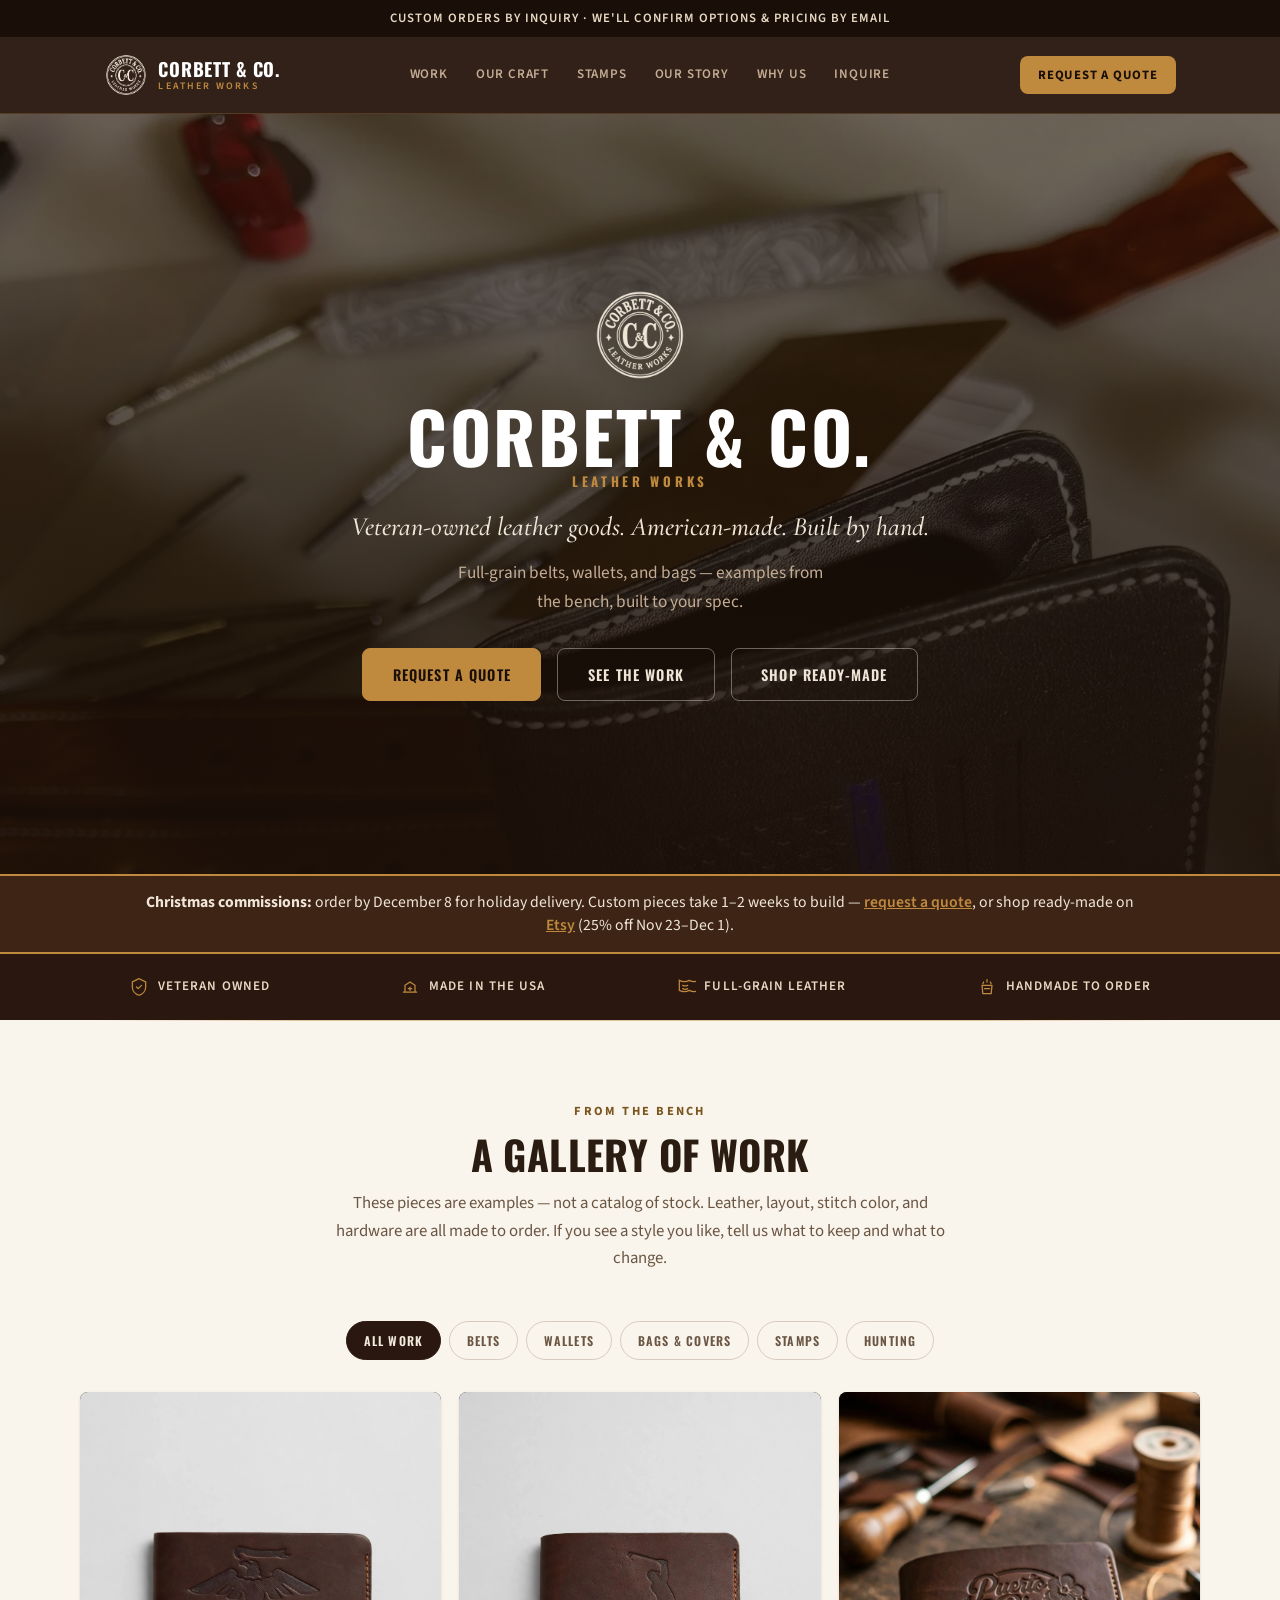
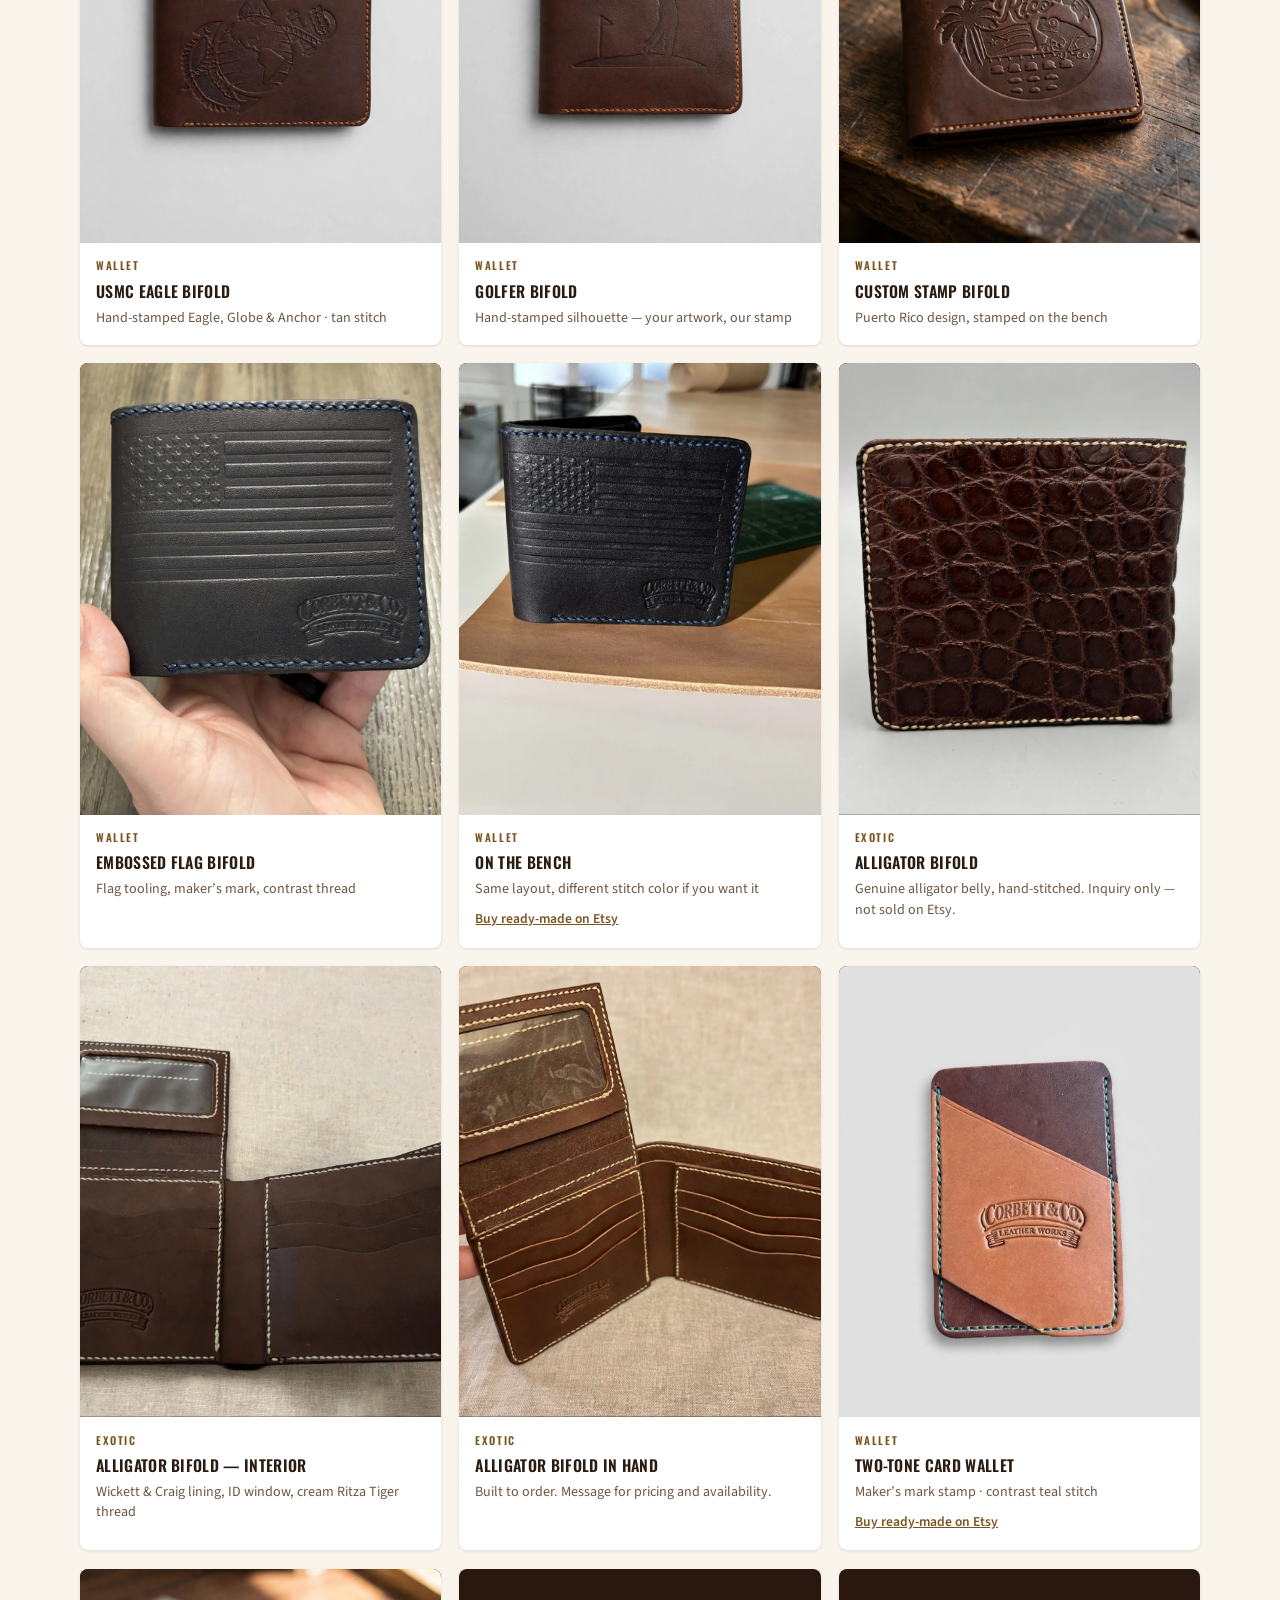
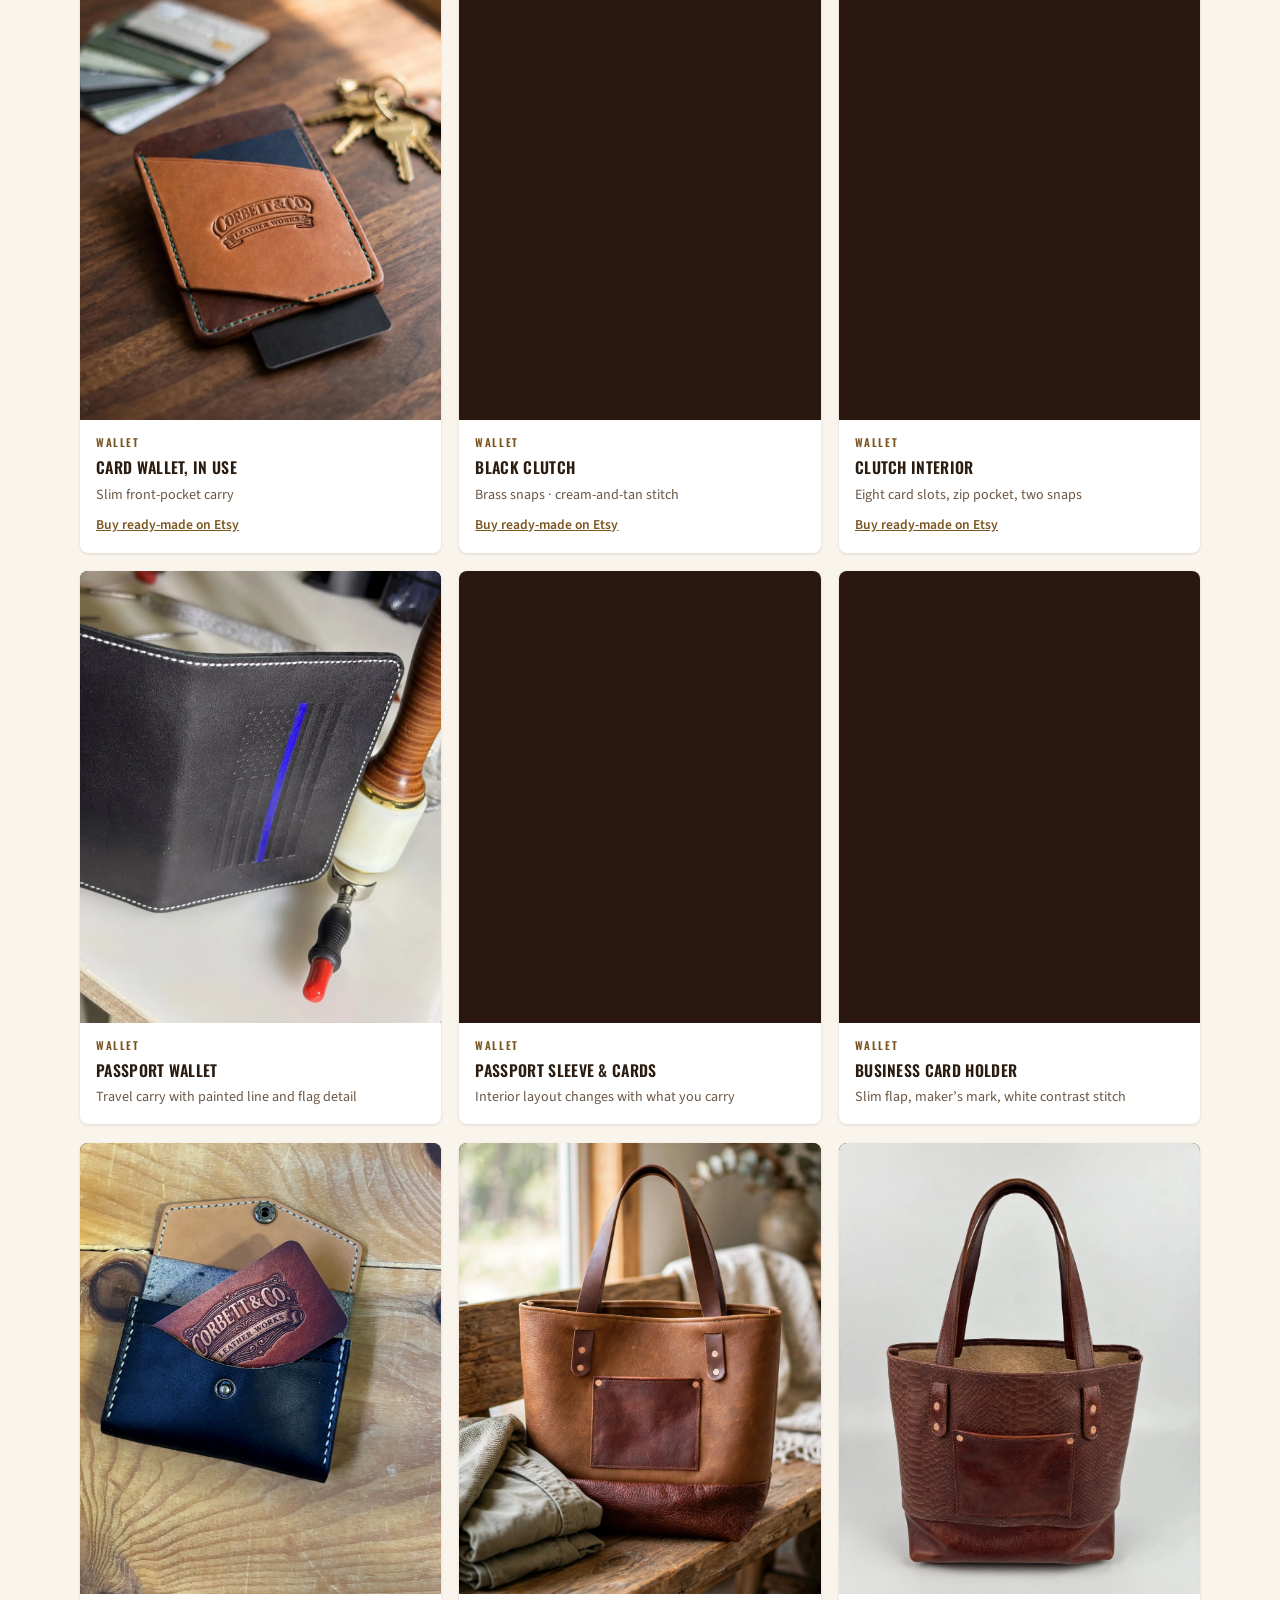
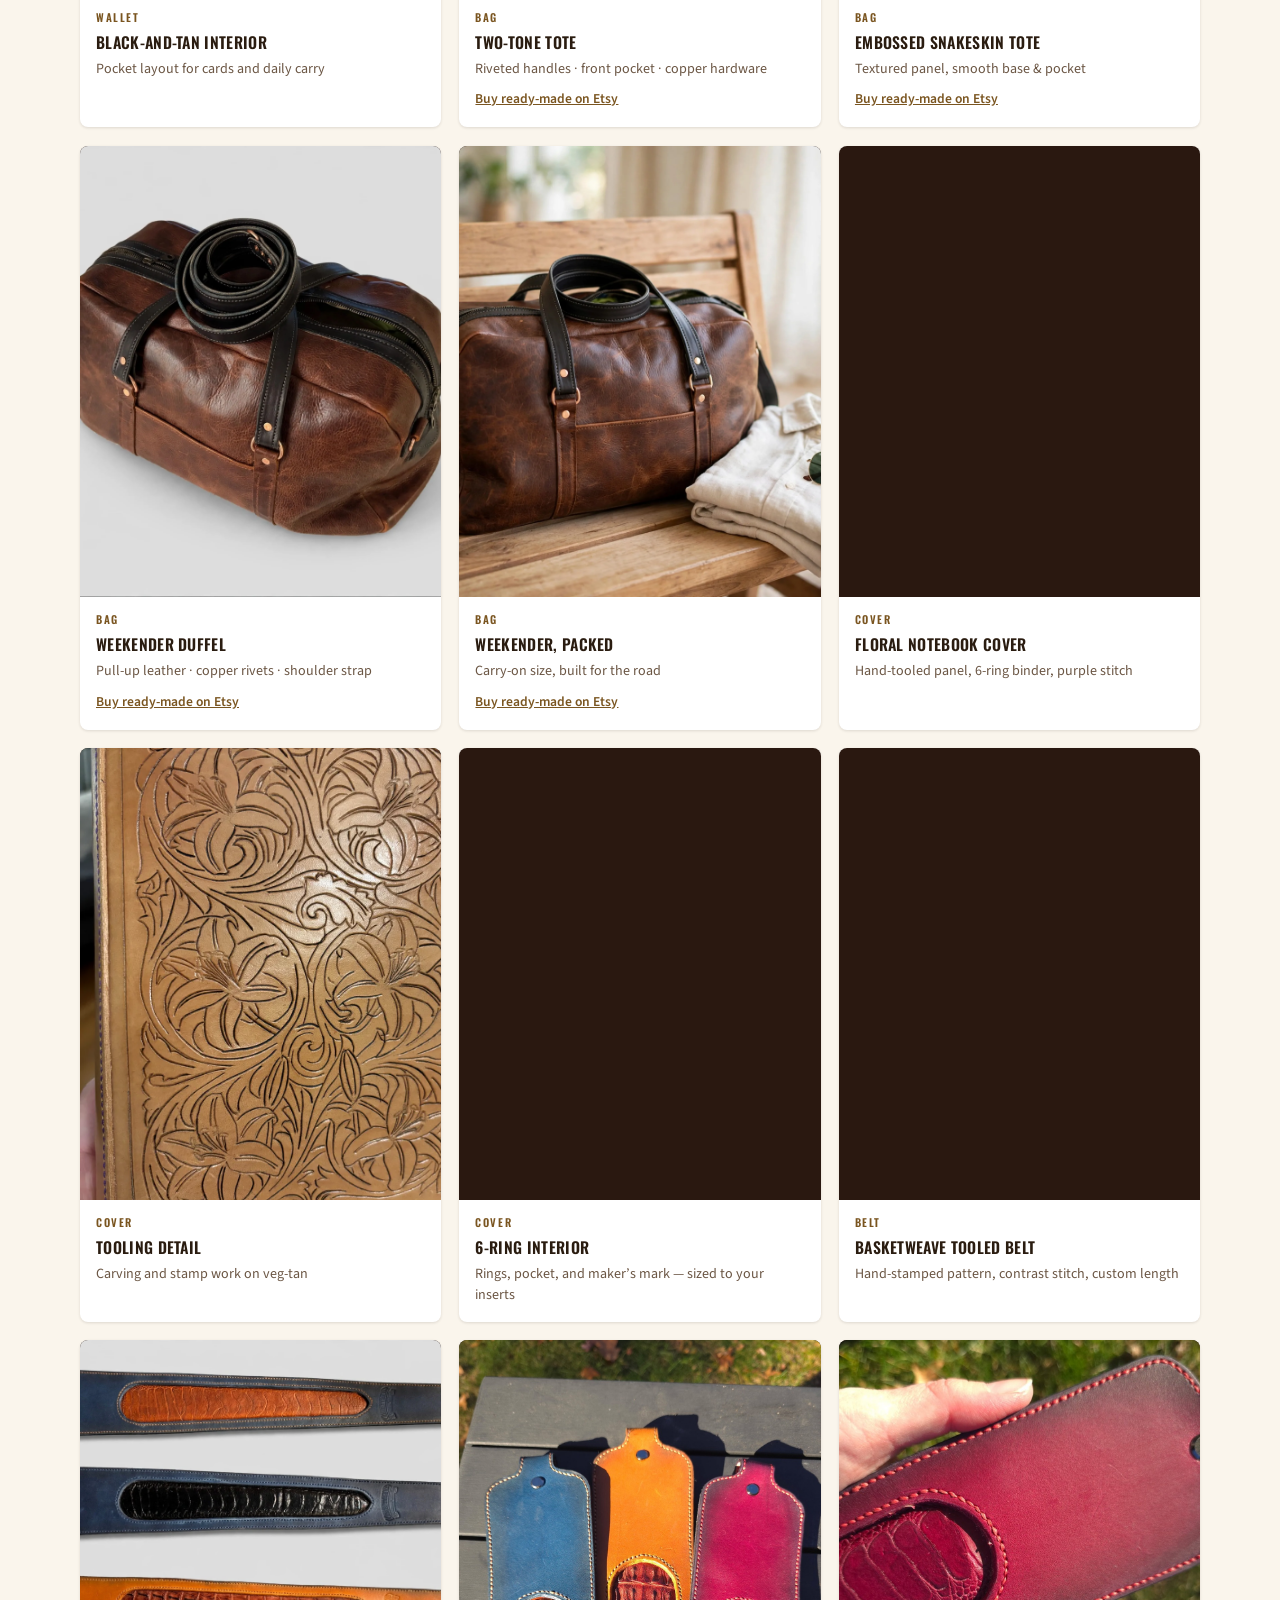
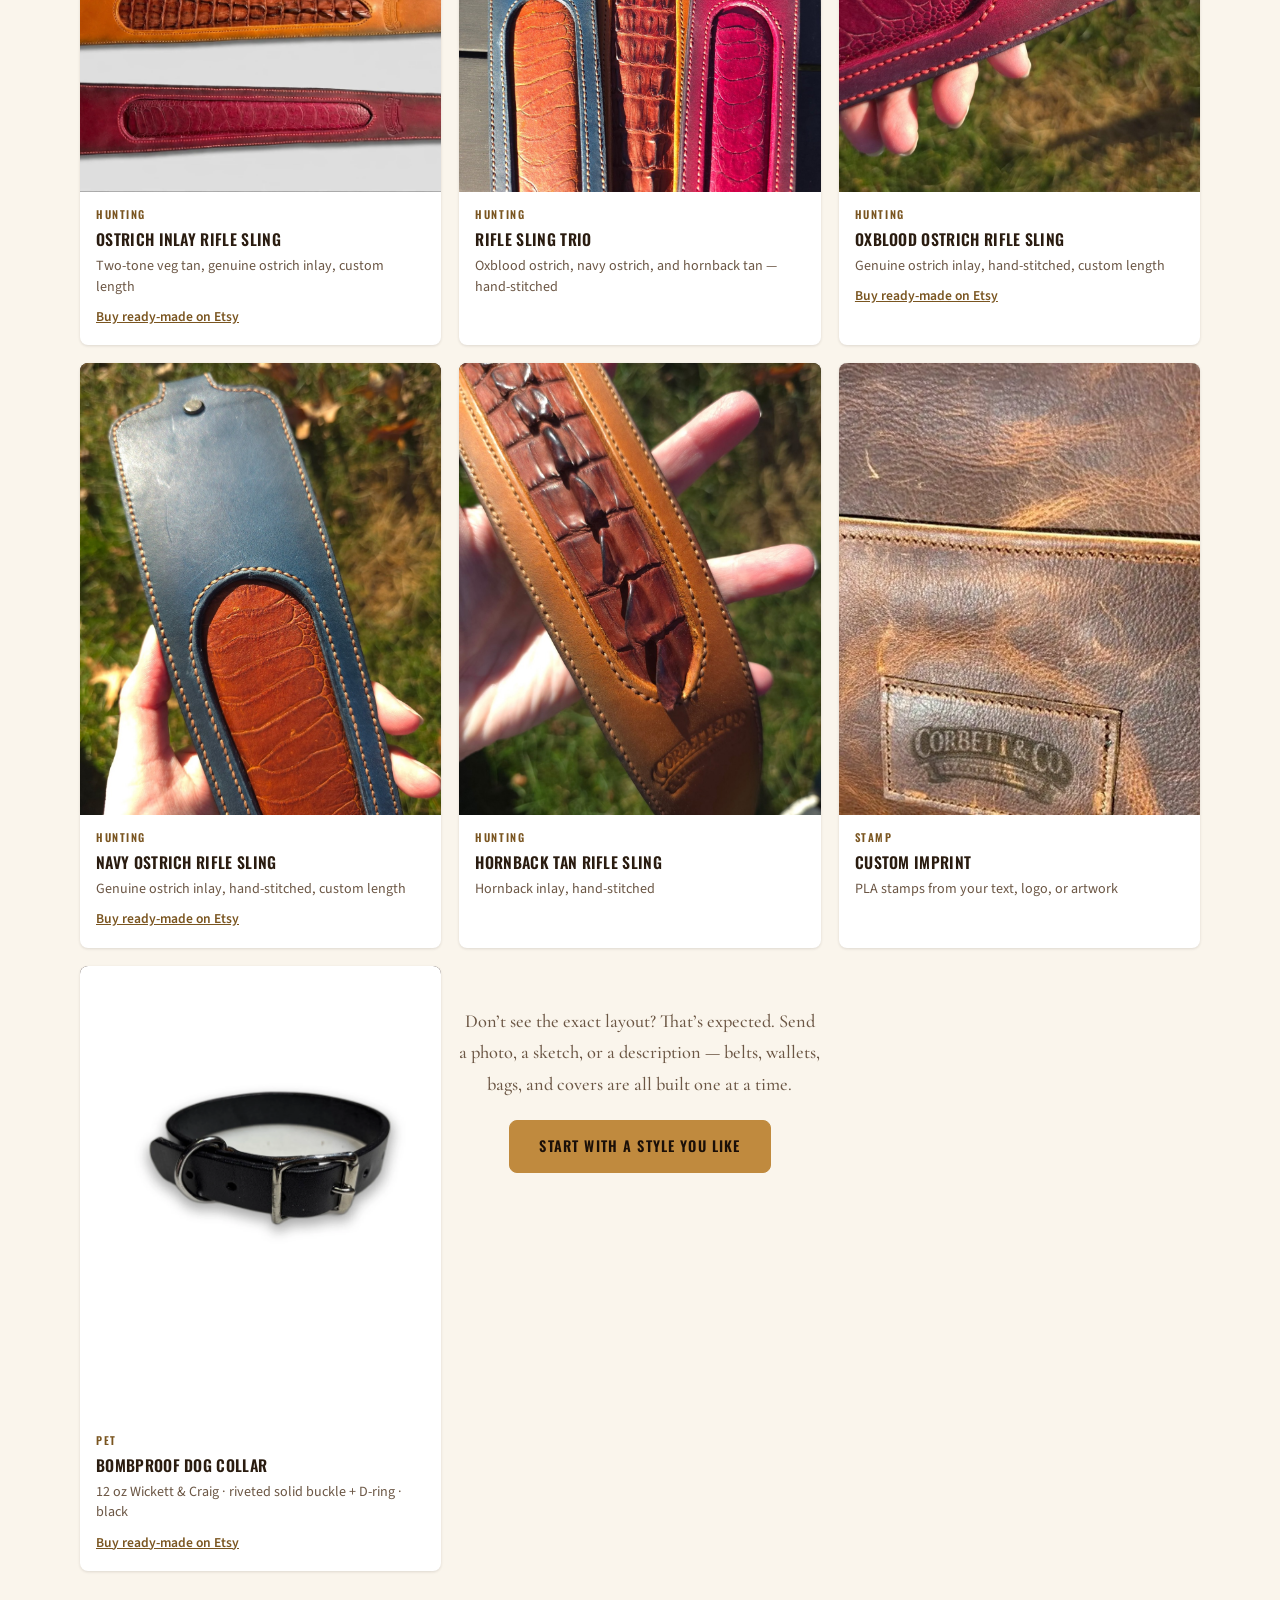
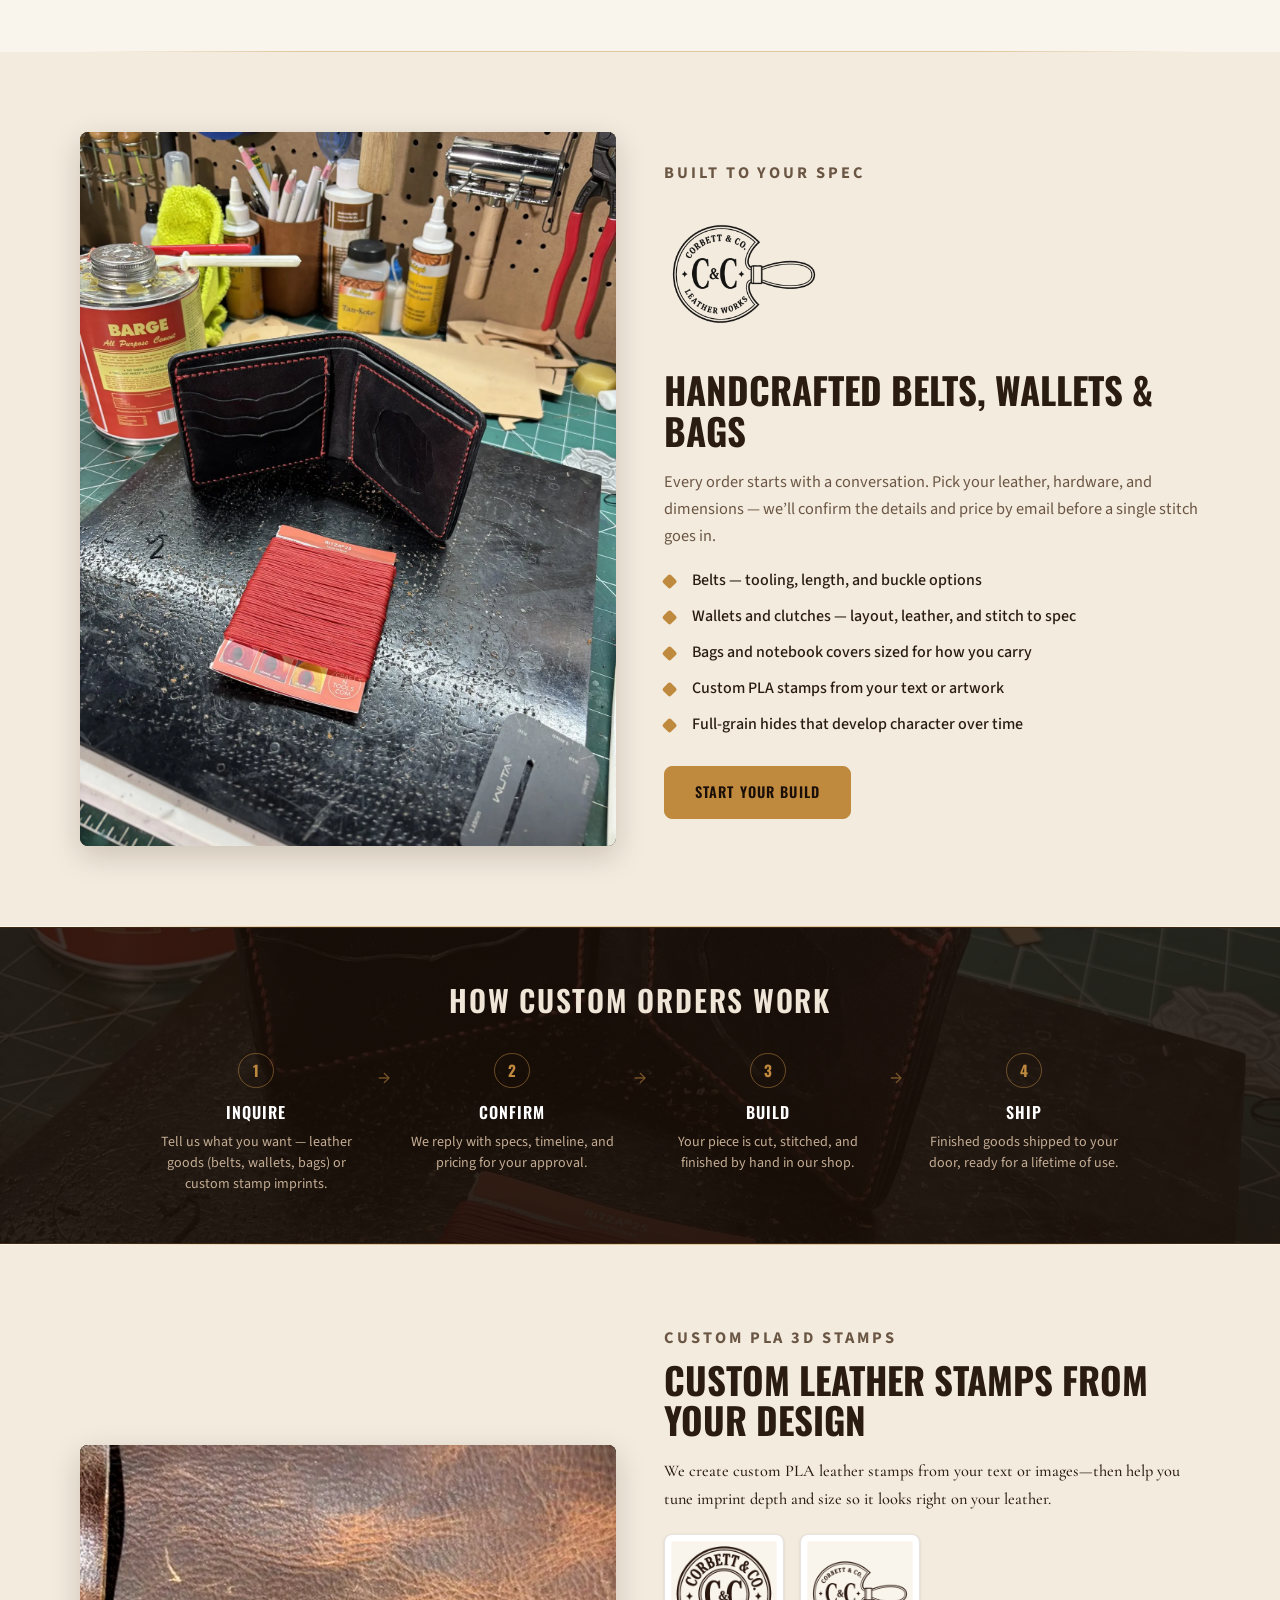
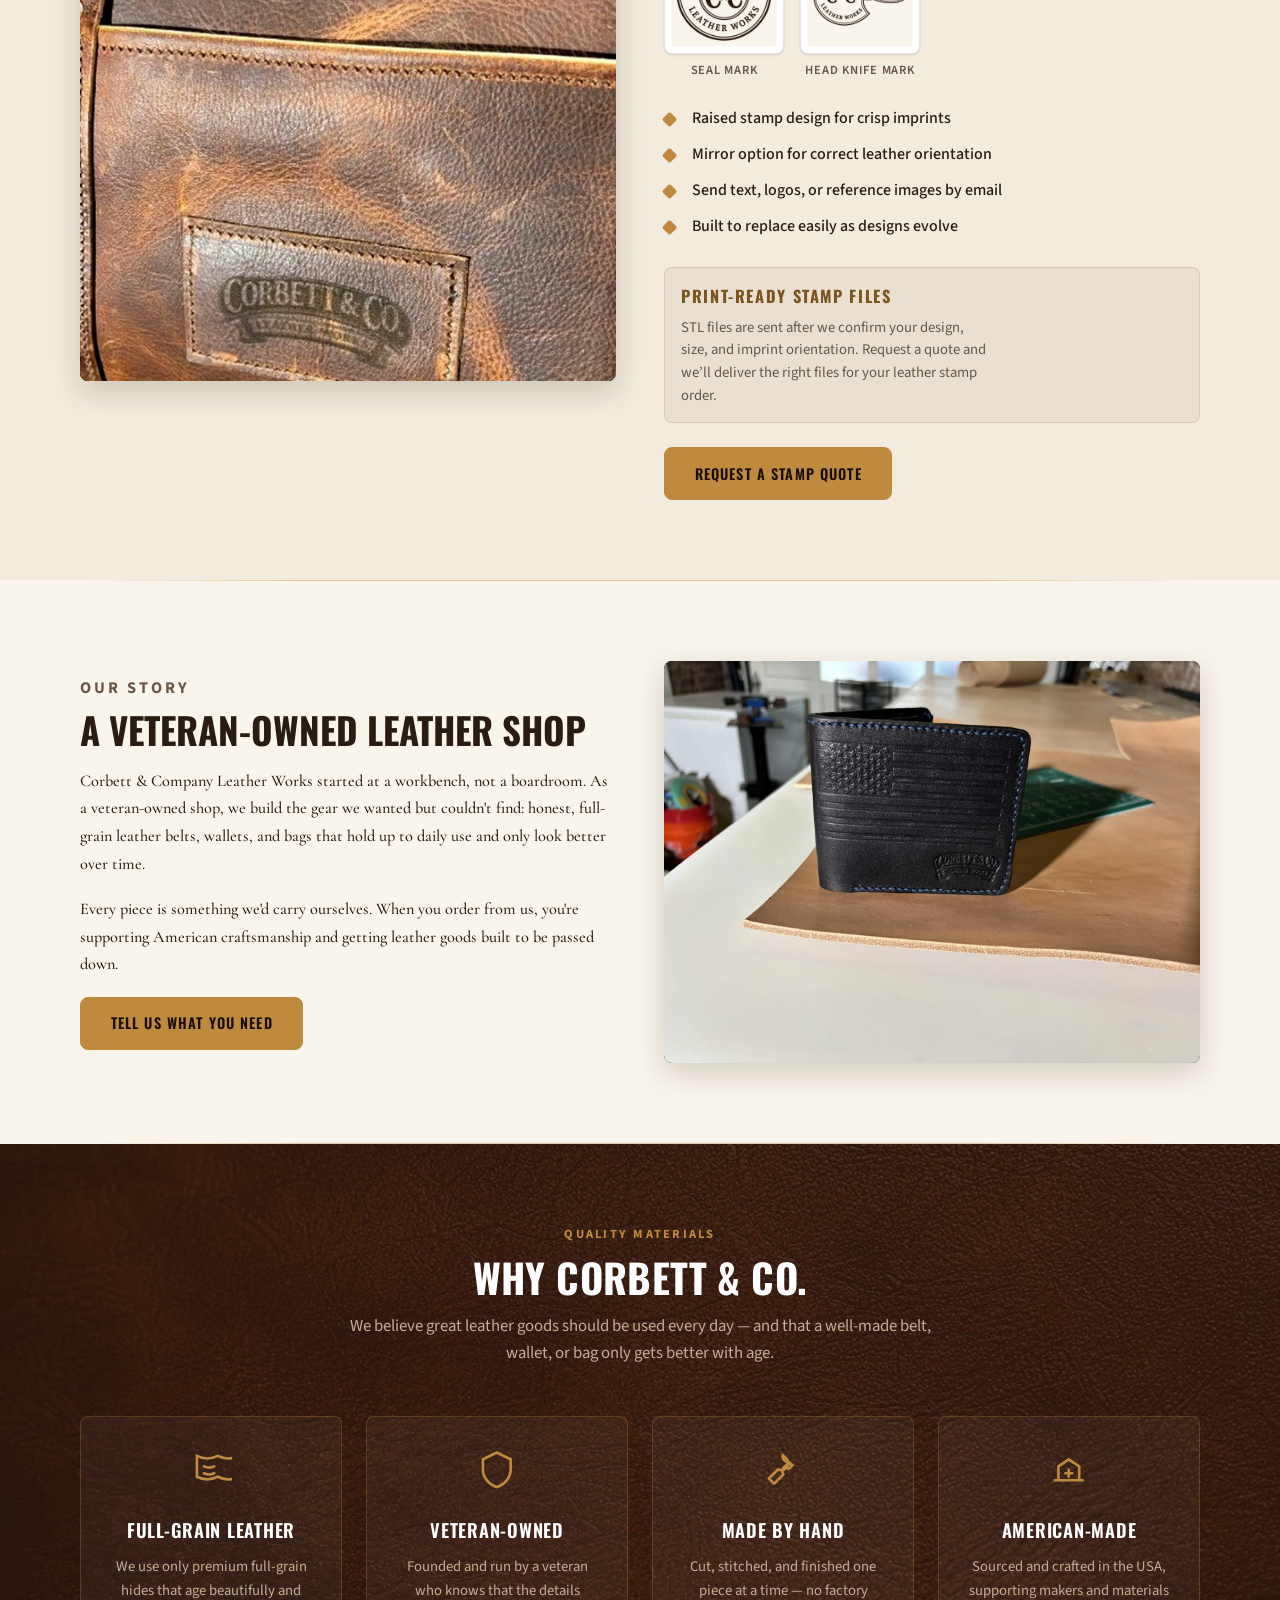
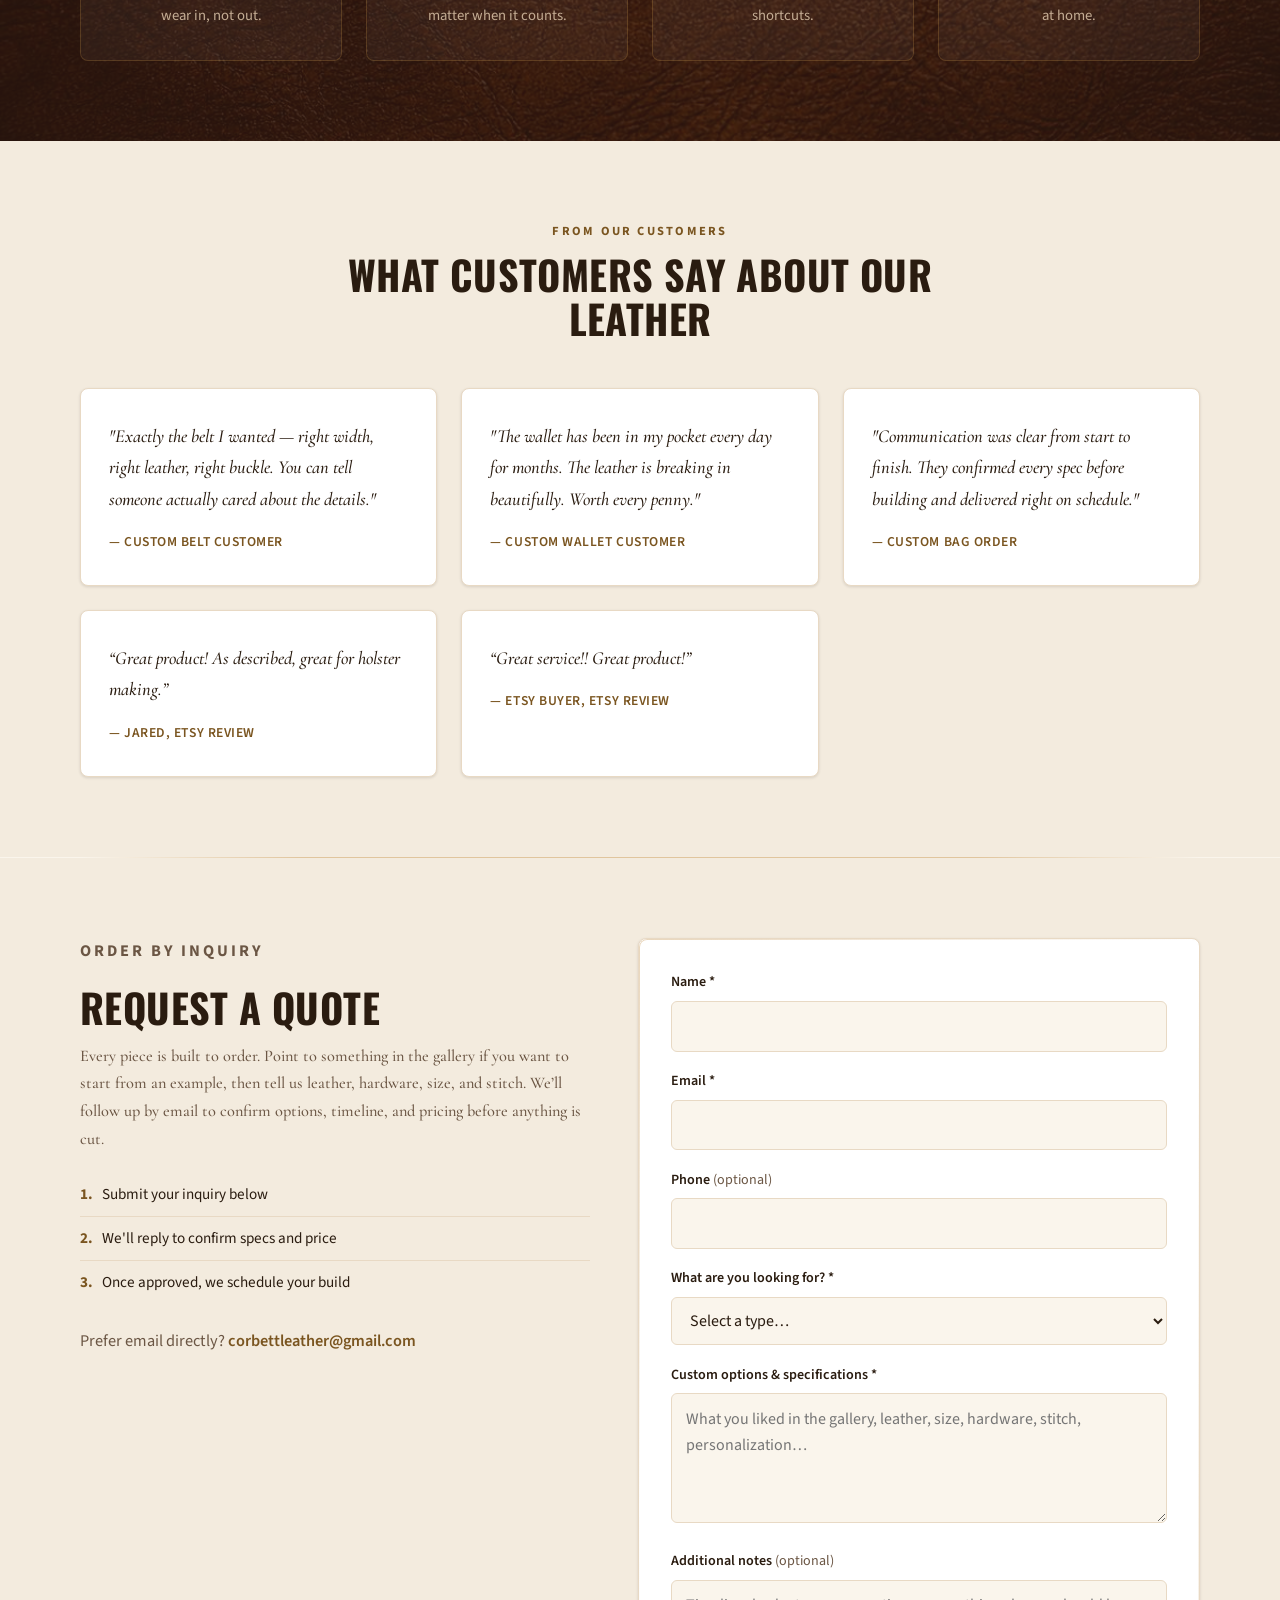
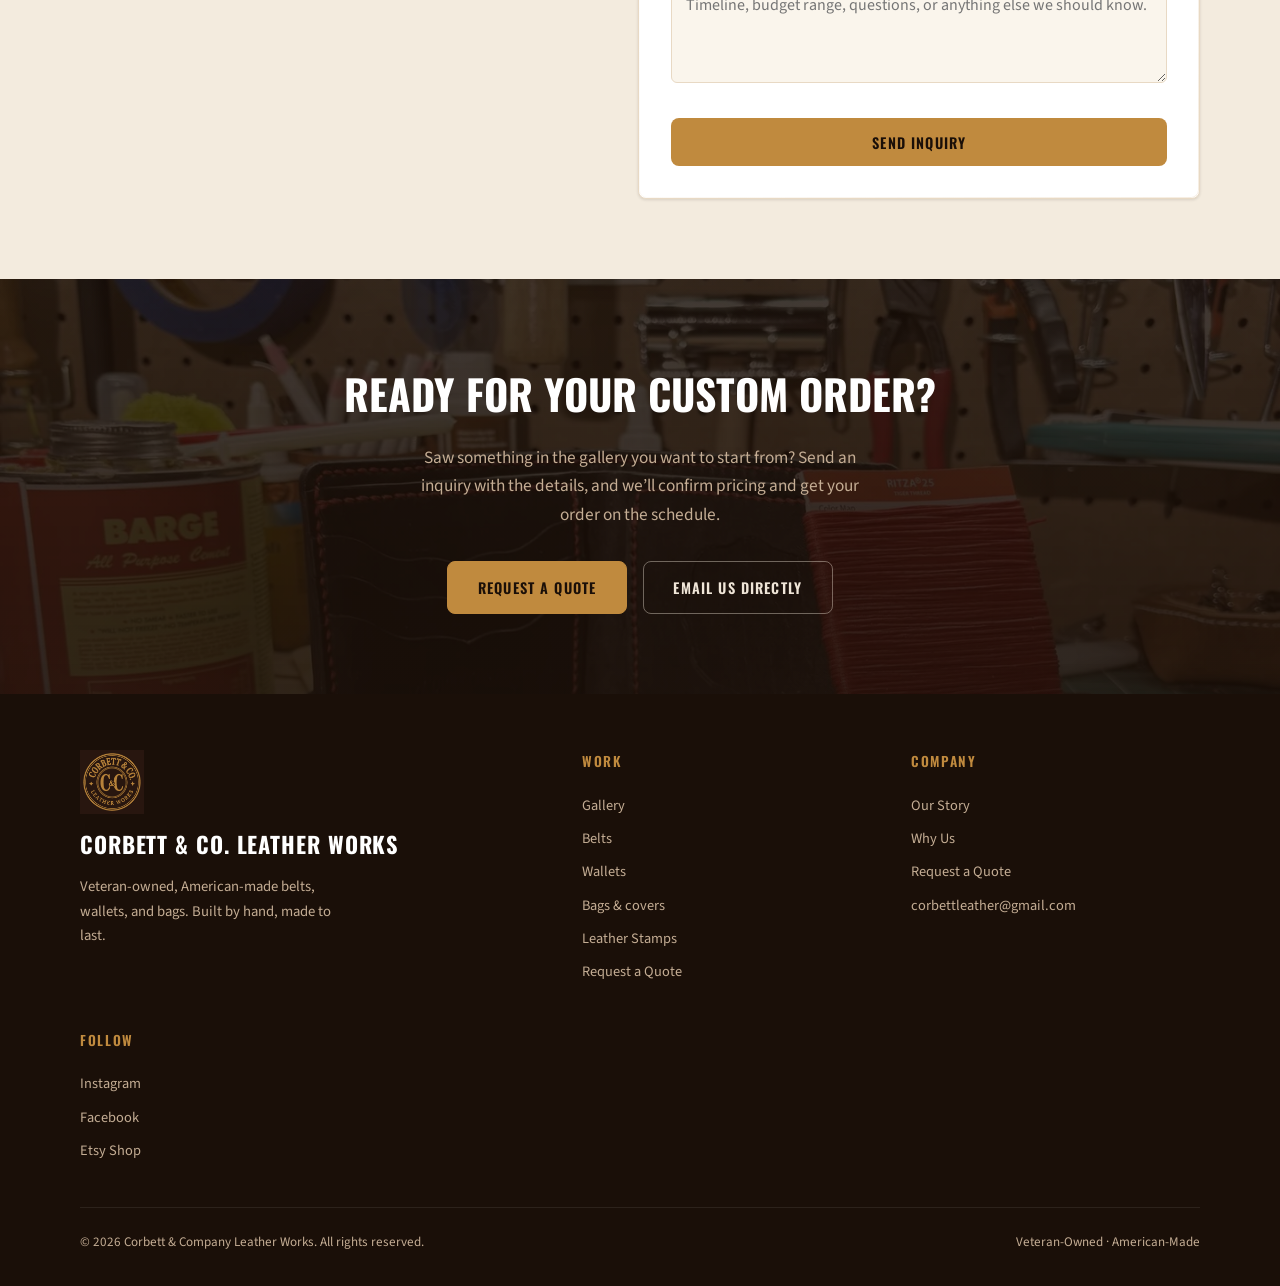
==== commit 04bd9bf8: "Add new rifle sling gallery figures (trio, oxblood, navy, tan)" ====
--- a/index.html
+++ b/index.html
@@ -708,6 +708,76 @@
               <a class="work-etsy" href="https://www.etsy.com/listing/4583336438" target="_blank" rel="noopener">Buy ready-made on Etsy</a>
               </figcaption>
             </figure>
+<figure class="work-item" data-category="hunting">
+              <button type="button" class="work-thumb" aria-label="View larger: Rifle sling trio">
+                <img
+                  src="assets/corbett-leather-sling-trio.jpg"
+                  alt="Three handmade leather rifle slings — oxblood ostrich, navy ostrich, and hornback tan"
+                  width="1080"
+                  height="1350"
+                  loading="lazy"
+                  decoding="async"
+                />
+              </button>
+              <figcaption>
+                <span class="work-tag">Hunting</span>
+                <strong>Rifle sling trio</strong>
+                <span class="work-meta">Oxblood ostrich, navy ostrich, and hornback tan — hand-stitched</span>
+              </figcaption>
+            </figure>
+<figure class="work-item" data-category="hunting">
+              <button type="button" class="work-thumb" aria-label="View larger: Oxblood ostrich rifle sling">
+                <img
+                  src="assets/corbett-leather-sling-oxblood-hero.jpg"
+                  alt="Oxblood ostrich inlay rifle sling"
+                  width="1080"
+                  height="1350"
+                  loading="lazy"
+                  decoding="async"
+                />
+              </button>
+              <figcaption>
+                <span class="work-tag">Hunting</span>
+                <strong>Oxblood ostrich rifle sling</strong>
+                <span class="work-meta">Genuine ostrich inlay, hand-stitched, custom length</span>
+              <a class="work-etsy" href="https://www.etsy.com/listing/4583336438" target="_blank" rel="noopener">Buy ready-made on Etsy</a>
+              </figcaption>
+            </figure>
+<figure class="work-item" data-category="hunting">
+              <button type="button" class="work-thumb" aria-label="View larger: Navy ostrich rifle sling">
+                <img
+                  src="assets/corbett-leather-sling-navy-hero.jpg"
+                  alt="Navy ostrich inlay rifle sling"
+                  width="1080"
+                  height="1350"
+                  loading="lazy"
+                  decoding="async"
+                />
+              </button>
+              <figcaption>
+                <span class="work-tag">Hunting</span>
+                <strong>Navy ostrich rifle sling</strong>
+                <span class="work-meta">Genuine ostrich inlay, hand-stitched, custom length</span>
+              <a class="work-etsy" href="https://www.etsy.com/listing/4583336438" target="_blank" rel="noopener">Buy ready-made on Etsy</a>
+              </figcaption>
+            </figure>
+<figure class="work-item" data-category="hunting">
+              <button type="button" class="work-thumb" aria-label="View larger: Hornback tan rifle sling">
+                <img
+                  src="assets/corbett-leather-sling-tan-showcase.jpg"
+                  alt="Hornback tan rifle sling inlay close-up"
+                  width="1080"
+                  height="1350"
+                  loading="lazy"
+                  decoding="async"
+                />
+              </button>
+              <figcaption>
+                <span class="work-tag">Hunting</span>
+                <strong>Hornback tan rifle sling</strong>
+                <span class="work-meta">Hornback inlay, hand-stitched</span>
+              </figcaption>
+            </figure>
 <figure class="work-item" data-category="stamps">
               <button type="button" class="work-thumb work-thumb--center" aria-label="View larger: Leather stamp imprint">
                 <img
